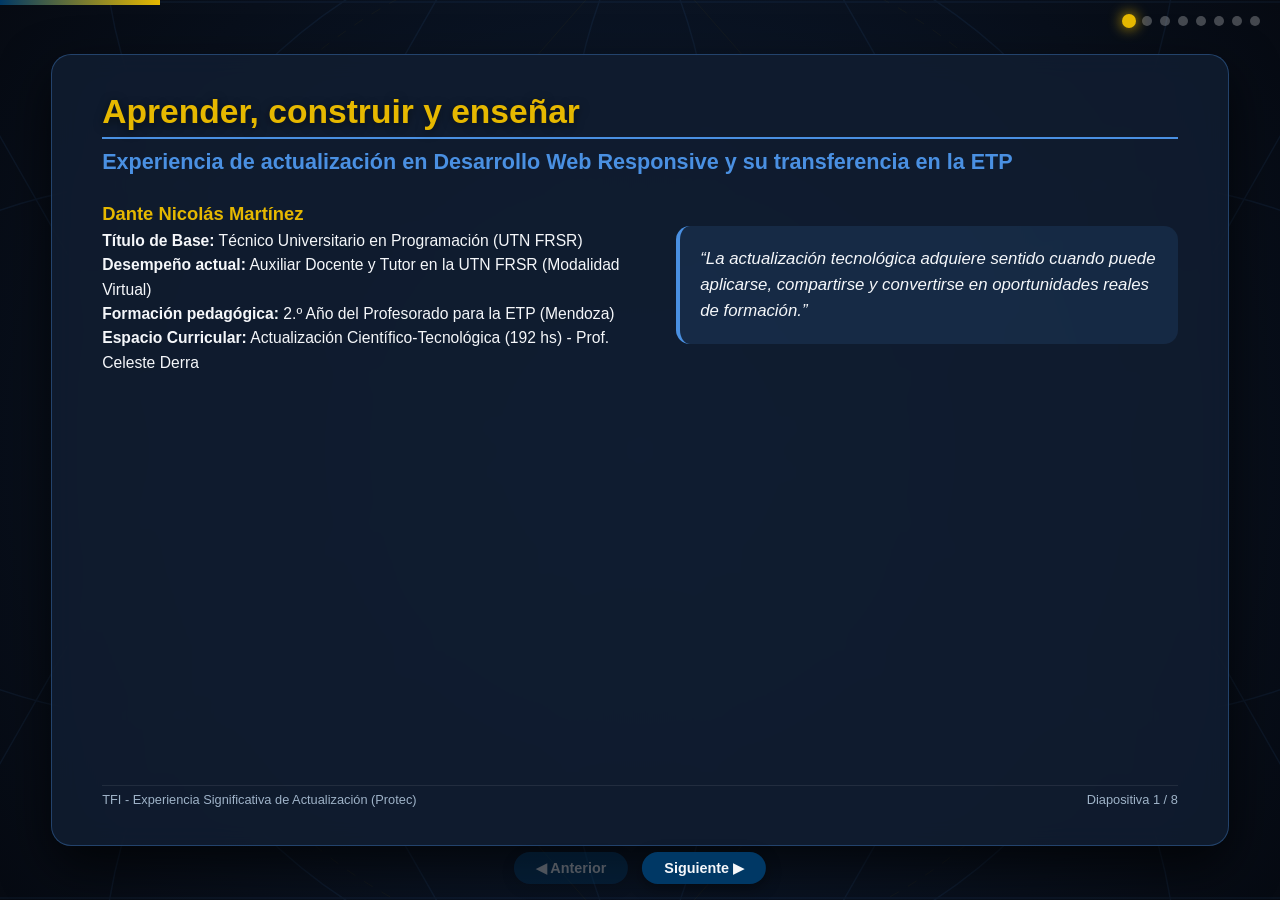
==== index.html @ e6e43f5d "primer comit presentacion base" ====
<!DOCTYPE html>
<html lang="es">
<head>
  <meta charset="UTF-8">
  <meta name="viewport" content="width=device-width, initial-scale=1.0">
  <title>Trabajo Final Integrador - Dante Nicolás Martínez</title>
  <link rel="stylesheet" href="estilos.css">
</head>
<body>

  <!-- 🌌 FONDO DINÁMICO: Geometría Sagrada (Flor de la Vida / Metatrón) Animada y Sutil -->
  <div class="fondo-animado">
    <svg class="geometria-svg" viewBox="0 0 1000 1000">
      <!-- Círculos de Geometría Sagrada superpuestos (Flor de la Vida / Semilla) -->
      <circle cx="500" cy="500" r="450" />
      <circle cx="500" cy="500" r="300" />
      <circle cx="500" cy="500" r="150" />
      <circle cx="500" cy="200" r="300" />
      <circle cx="500" cy="800" r="300" />
      <circle cx="240" cy="350" r="300" />
      <circle cx="760" cy="350" r="300" />
      <circle cx="240" cy="650" r="300" />
      <circle cx="760" cy="650" r="300" />
      <!-- Polígonos de resonancia -->
      <polygon points="500,50 900,750 100,750" />
      <polygon points="500,950 100,250 900,250" />
    </svg>

    <svg class="geometria-dorada" viewBox="0 0 1000 1000">
      <circle cx="500" cy="500" r="400" stroke-dasharray="8,8" />
      <polygon points="500,100 850,500 500,900 150,500" />
      <polygon points="500,200 800,500 500,800 200,500" />
    </svg>
  </div>

  <div id="progreso"></div>
  <div id="indicadores"></div>

  <!-- 🔍 LIGHTBOX MODAL: Para ampliar Línea de Tiempo, Certificado y Capturas -->
  <div id="lightbox" onclick="cerrarLightbox()">
    <button class="lightbox-btn-cerrar" onclick="cerrarLightbox()">✖ Cerrar (Esc)</button>
    <img id="lightbox-img" src="" alt="Ampliación en alta resolución" onclick="event.stopPropagation()">
  </div>

  <div id="escenario">

    <!-- DIAPOSITIVA 1: Portada y Título -->
    <section class="diapositiva activa" data-titulo="Portada">
      <div>
        <h1>Aprender, construir y enseñar</h1>
        <h2>Experiencia de actualización en Desarrollo Web Responsive y su transferencia en la ETP</h2>

        <div style="display:flex; gap:25px; align-items:center; margin-top:20px;">
          <div style="flex:1.2;">
            <h3>Dante Nicolás Martínez</h3>
            <p><strong>Título de Base:</strong> Técnico Universitario en Programación (UTN FRSR)</p>
            <p><strong>Desempeño actual:</strong> Auxiliar Docente y Tutor en la UTN FRSR (Modalidad Virtual)</p>
            <p><strong>Formación pedagógica:</strong> 2.º Año del Profesorado para la ETP (Mendoza)</p>
            <p><strong>Espacio Curricular:</strong> Actualización Científico-Tecnológica (192 hs) - Prof. Celeste Derra</p>
          </div>
          <div style="flex:1; background:rgba(74,144,226,.12); padding:20px; border-radius:14px; border-left:4px solid var(--azul-claro);">
            <p class="idea-fuerza" style="margin:0; border:none; background:none; padding:0; text-align:left; font-size:1.05rem;">
              “La actualización tecnológica adquiere sentido cuando puede aplicarse, compartirse y convertirse en oportunidades reales de formación.”
            </p>
          </div>
        </div>
      </div>
      <div class="footer">
        <span>TFI - Experiencia Significativa de Actualización (Protec)</span>
        <span>Diapositiva 1 / 8</span>
      </div>
    </section>

    <!-- DIAPOSITIVA 2: Línea de Tiempo Personal con Zoom -->
    <section class="diapositiva" data-titulo="Línea de Tiempo y Ciclo">
      <div>
        <h1>Mi Trayectoria y el Ciclo de Aprendizaje</h1>
        <h2>Línea de tiempo personal y evolución técnica</h2>

        <div class="timeline-box">
          <div class="img-wrap-zoom">
            <img src="imagenes/linea_tiempo.png" id="img-linea-tiempo" alt="Línea de tiempo personal" onclick="abrirLightbox('imagenes/linea_tiempo.png')">
            <br>
            <button class="btn-zoom" onclick="abrirLightbox('imagenes/linea_tiempo.png')">🔍 Ampliar Línea de Tiempo (Pantalla Completa)</button>
          </div>
          <div style="flex:1;">
            <h3 style="color:var(--dorado);">El Ciclo en 4 Momentos:</h3>
            <ul style="margin-top:10px;">
              <li><strong>1. Comprender:</strong> Fundamentos y estándares globales.</li>
              <li><strong>2. Construir:</strong> Desarrollo de proyectos concretos y visibles.</li>
              <li><strong>3. Resolver:</strong> Superación de problemas del mundo real.</li>
              <li><strong>4. Enseñar:</strong> Multiplicación de saberes en la ETP.</li>
            </ul>
          </div>
        </div>
      </div>
      <div class="footer">
        <span>TFI - Experiencia Significativa de Actualización (Protec)</span>
        <span>Diapositiva 2 / 8</span>
      </div>
    </section>

    <!-- DIAPOSITIVA 3: Certificación freeCodeCamp -->
    <section class="diapositiva" data-titulo="Certificación Oficial">
      <div>
        <h1>Especialización en freeCodeCamp (300 Horas)</h1>
        <h2>Certificación Internacional en Responsive Web Design</h2>

        <div class="timeline-box">
          <div class="img-wrap-zoom">
            <img src="imagenes/mi certificado.jpeg" alt="Certificado freeCodeCamp" onclick="abrirLightbox('imagenes/mi certificado.jpeg')">
            <br>
            <button class="btn-zoom" onclick="abrirLightbox('imagenes/mi certificado.jpeg')">🔍 Ampliar Certificado Oficial</button>
          </div>
          <div style="flex:1;">
            <h3>Ejes Formativos Abordados:</h3>
            <ul>
              <li><strong>Metodología práctica:</strong> Aprendizaje basado en proyectos paso a paso.</li>
              <li><strong>Diseño Adaptable (Responsive):</strong> Interfaces fluidas en celulares, tablets y PC.</li>
              <li><strong>Accesibilidad e Inclusión:</strong> Desarrollo pensado para todas las personas.</li>
            </ul>
            <p class="idea-fuerza" style="margin-top:12px; font-size:0.95rem;">
              “Un sitio web que no se adapta hoy, es una experiencia que deja afuera a los usuarios.”
            </p>
          </div>
        </div>
      </div>
      <div class="footer">
        <span>TFI - Experiencia Significativa de Actualización (Protec)</span>
        <span>Diapositiva 3 / 8</span>
      </div>
    </section>

    <!-- DIAPOSITIVA 4: Collage Evidencias - Portafolio Básico (Efecto Hover Zoom) -->
    <section class="diapositiva" data-titulo="Evidencias: Portafolio Básico">
      <div>
        <h1>De la Teoría a la Práctica: Portafolio Básico</h1>
        <h2>Producciones reales de los estudiantes de 1.° Año UTN FRSR</h2>

        <p style="font-size:0.9rem; color:var(--secundario);"><em>Pasa el mouse sobre cualquier portafolio para ver el zoom dinámico, o haz clic para ampliarlo en pantalla completa:</em></p>

        <!-- Collage animado de 8 capturas -->
        <div class="collage-container">
          <div class="collage-item" onclick="abrirLightbox('imagenes/portafolio_basico/basico_1.png')">
            <img src="imagenes/portafolio_basico/basico_1.png" alt="Portafolio 1">
            <div class="collage-caption">Alumno 1 - Inicio</div>
          </div>
          <div class="collage-item" onclick="abrirLightbox('imagenes/portafolio_basico/basico_2.png')">
            <img src="imagenes/portafolio_basico/basico_2.png" alt="Portafolio 2">
            <div class="collage-caption">Alumno 2 - Sobre Mí</div>
          </div>
          <div class="collage-item" onclick="abrirLightbox('imagenes/portafolio_basico/basico_3.png')">
            <img src="imagenes/portafolio_basico/basico_3.png" alt="Portafolio 3">
            <div class="collage-caption">Alumno 3 - Habilidades</div>
          </div>
          <div class="collage-item" onclick="abrirLightbox('imagenes/portafolio_basico/basico_4.png')">
            <img src="imagenes/portafolio_basico/basico_4.png" alt="Portafolio 4">
            <div class="collage-caption">Alumno 4 - Proyectos</div>
          </div>
          <div class="collage-item" onclick="abrirLightbox('imagenes/portafolio_basico/basico_5.png')">
            <img src="imagenes/portafolio_basico/basico_5.png" alt="Portafolio 5">
            <div class="collage-caption">Alumno 5 - Responsive</div>
          </div>
          <div class="collage-item" onclick="abrirLightbox('imagenes/portafolio_basico/basico_6.png')">
            <img src="imagenes/portafolio_basico/basico_6.png" alt="Portafolio 6">
            <div class="collage-caption">Alumno 6 - Experiencia</div>
          </div>
          <div class="collage-item" onclick="abrirLightbox('imagenes/portafolio_basico/basico_7.png')">
            <img src="imagenes/portafolio_basico/basico_7.png" alt="Portafolio 7">
            <div class="collage-caption">Alumno 7 - Contacto</div>
          </div>
          <div class="collage-item" onclick="abrirLightbox('imagenes/portafolio_basico/basico_8.png')">
            <img src="imagenes/portafolio_basico/basico_8.png" alt="Portafolio 8">
            <div class="collage-caption">Alumno 8 - Despliegue</div>
          </div>
        </div>
      </div>
      <div class="footer">
        <span>TFI - Experiencia Significativa de Actualización (Protec)</span>
        <span>Diapositiva 4 / 8</span>
      </div>
    </section>

    <!-- DIAPOSITIVA 5: Infografía Visual del Cuerpo Humano vs Desarrollo Web -->
    <section class="diapositiva" data-titulo="Infografía: Cuerpo Humano y Frameworks">
      <div>
        <h1>Evolución Tecnológica: Arquitectura por Componentes</h1>
        <h2>Analogía Didáctica del Cuerpo Humano aplicada a los Frameworks de Software</h2>

        <div class="anatomia-grid">

          <!-- Lado Izquierdo: Tradicional -->
          <div class="anatomia-card tradicional">
            <div class="anatomia-header">
              <span class="anatomia-icon">🦴</span>
              <div>
                <h4 style="color:var(--rojo);">Desarrollo Lineal Tradicional</h4>
                <p style="font-size:0.85rem; color:var(--secundario);">Como un hueso rígido sin articulaciones</p>
              </div>
            </div>
            <p style="font-size:0.9rem;">Todo el código se encuentra acumulado en un único bloque continuo.</p>
            <div class="anatomia-partes">
              <div class="organo-item">⚠️ Difícil de modificar</div>
              <div class="organo-item">⚠️ Riesgo de romper el todo</div>
              <div class="organo-item">⚠️ Poco reutilizable</div>
              <div class="organo-item">⚠️ Crecimiento complejo</div>
            </div>
          </div>

          <!-- Lado Derecho: Modular -->
          <div class="anatomia-card modular">
            <div class="anatomia-header">
              <span class="anatomia-icon">🫀</span>
              <div>
                <h4 style="color:var(--verde);">Frameworks y Componentes</h4>
                <p style="font-size:0.85rem; color:var(--secundario);">Como los órganos del cuerpo humano</p>
              </div>
            </div>
            <p style="font-size:0.9rem;">Módulos autónomos (Header, Proyectos) que se comunican coordinadamente.</p>
            <div class="anatomia-partes">
              <div class="organo-item">✅ Corazón: Lógica reactiva</div>
              <div class="organo-item">✅ Pulmones: Intercambio datos</div>
              <div class="organo-item">✅ Músculos: Módulos reusables</div>
              <div class="organo-item">✅ Piel: Diseño responsive</div>
            </div>
          </div>

        </div>

        <div style="background:rgba(0,56,101,0.25); padding:10px 15px; border-radius:10px; margin-top:6px;">
          <p style="font-size:0.9rem;"><strong>Frameworks reconocidos en la industria:</strong> Herramientas estándar como React, Angular, Svelte o Vue permiten estructurar software robusto y escalable.</p>
        </div>
      </div>
      <div class="footer">
        <span>TFI - Experiencia Significativa de Actualización (Protec)</span>
        <span>Diapositiva 5 / 8</span>
      </div>
    </section>

    <!-- DIAPOSITIVA 6: Collage Evidencias - Portafolio Avanzado (Efecto Hover Zoom) -->
    <section class="diapositiva" data-titulo="Evidencias: Portafolio Avanzado">
      <div>
        <h1>Evidencias del Portafolio Avanzado (Frameworks)</h1>
        <h2>Aplicación de arquitectura modular y buenas prácticas profesionales</h2>

        <p style="font-size:0.9rem; color:var(--secundario);"><em>Pasa el mouse para interactuar con cada proyecto avanzado:</em></p>

        <!-- Collage animado de 8 capturas avanzadas -->
        <div class="collage-container">
          <div class="collage-item" onclick="abrirLightbox('imagenes/portafolio_avanzado/avanzado_1.png')">
            <img src="imagenes/portafolio_avanzado/avanzado_1.png" alt="Avanzado 1">
            <div class="collage-caption">Componente Header</div>
          </div>
          <div class="collage-item" onclick="abrirLightbox('imagenes/portafolio_avanzado/avanzado_2.png')">
            <img src="imagenes/portafolio_avanzado/avanzado_2.png" alt="Avanzado 2">
            <div class="collage-caption">Componente Proyectos</div>
          </div>
          <div class="collage-item" onclick="abrirLightbox('imagenes/portafolio_avanzado/avanzado_3.png')">
            <img src="imagenes/portafolio_avanzado/avanzado_3.png" alt="Avanzado 3">
            <div class="collage-caption">Manejo de Datos</div>
          </div>
          <div class="collage-item" onclick="abrirLightbox('imagenes/portafolio_avanzado/avanzado_5.png')">
            <img src="imagenes/portafolio_avanzado/avanzado_5.png" alt="Avanzado 5">
            <div class="collage-caption">Interactividad</div>
          </div>
          <div class="collage-item" onclick="abrirLightbox('imagenes/portafolio_avanzado/avanzado_6.png')">
            <img src="imagenes/portafolio_avanzado/avanzado_6.png" alt="Avanzado 6">
            <div class="collage-caption">Diseño Adaptable</div>
          </div>
          <div class="collage-item" onclick="abrirLightbox('imagenes/portafolio_avanzado/avanzado_7.png')">
            <img src="imagenes/portafolio_avanzado/avanzado_7.png" alt="Avanzado 7">
            <div class="collage-caption">Modo Oscuro</div>
          </div>
          <div class="collage-item" onclick="abrirLightbox('imagenes/portafolio_avanzado/avanzado_8.png')">
            <img src="imagenes/portafolio_avanzado/avanzado_8.png" alt="Avanzado 8">
            <div class="collage-caption">Estructura Modular</div>
          </div>
          <div class="collage-item" onclick="abrirLightbox('imagenes/portafolio_avanzado/avanzado_9.png')">
            <img src="imagenes/portafolio_avanzado/avanzado_9.png" alt="Avanzado 9">
            <div class="collage-caption">Publicación Web</div>
          </div>
        </div>
      </div>
      <div class="footer">
        <span>TFI - Experiencia Significativa de Actualización (Protec)</span>
        <span>Diapositiva 6 / 8</span>
      </div>
    </section>

    <!-- DIAPOSITIVA 7: Transposición Didáctica y Canal YouTube -->
    <section class="diapositiva" data-titulo="Transposición Didáctica">
      <div>
        <h1>Transposición Didáctica: Canal "Nico Code"</h1>
        <h2>Material audiovisual creado para acompañar a los estudiantes en la ETP</h2>

        <div style="display:flex; gap:25px; align-items:center; margin-top:10px;">
          <div style="flex:1.1;">
            <p><strong>Recursos abiertos y libres:</strong> Acompañamiento a los alumnos mediante clases grabadas en YouTube:</p>
            <ul style="margin-top:10px;">
              <li><strong>Serie Portafolio Básico (7 clases):</strong> Maquetación paso a paso y despliegue gratuito.</li>
              <li><strong>Serie Portafolio Avanzado (10 clases):</strong> Componentes y buenas prácticas.</li>
            </ul>
            <p style="margin-top:12px; color:var(--dorado); font-style:italic;">
              “La transposición didáctica permite acercar desafíos reales de la industria a la realidad del aula técnica.”
            </p>
          </div>
          <div style="flex:0.9; text-align:center; background:rgba(0,0,0,0.3); padding:20px; border-radius:14px; border:1px solid rgba(74,144,226,0.3);">
            <p style="font-size:1.1rem; color:var(--dorado); margin-bottom:12px;">📺 Canal Oficial en YouTube</p>
            <p style="font-size:0.9rem; margin-bottom:15px; color:var(--secundario);">Haz clic para abrir directamente los videos formativos:</p>
            <a href="https://youtube.com/@nicocode_programacion_simple?si=v0TufpfyqT4FD1Xe" target="_blank" class="btn-link-final btn-link-youtube">
              ▶ Ir al Canal "Nico Code" en YouTube
            </a>
          </div>
        </div>
      </div>
      <div class="footer">
        <span>TFI - Experiencia Significativa de Actualización (Protec)</span>
        <span>Diapositiva 7 / 8</span>
      </div>
    </section>

    <!-- DIAPOSITIVA 8: Conclusión, Síntesis y Enlaces Finales -->
    <section class="diapositiva" data-titulo="Conclusión y Enlaces">
      <div>
        <h1>Conclusión y Diálogo con el Tribunal</h1>
        <h2 style="color:var(--dorado);">Cierre de la Experiencia y Recursos de Contacto</h2>

        <div style="background:rgba(230,184,0,0.08); border-left:4px solid var(--dorado); padding:16px 20px; border-radius:8px; margin:14px 0;">
          <p style="font-size:1.05rem; line-height:1.6;">
            "A lo largo de estas 192 horas de actualización, vivencié que el aprendizaje técnico se vuelve significativo cuando completamos el ciclo: <strong>Comprendimos</strong> estándares modernos, <strong>Construimos</strong> soluciones reales, <strong>Enseñamos</strong> facilitando el camino a nuestros alumnos y <strong>Profesionalizamos</strong> nuestra labor docente para la Educación Técnico-Profesional de Mendoza."
          </p>
        </div>

        <div style="text-align:center; margin-top:15px;">
          <h3 style="color:var(--azul-claro); margin-bottom:10px;">¡Muchas gracias por su atención!</h3>
          <p style="font-size:0.9rem; color:var(--secundario);">Enlaces directos a los recursos desarrollados:</p>

          <!-- ENLACES FINALES SOLICITADOS -->
          <div class="links-finales">
            <a href="https://portfolio-dante-martinez.netlify.app/" target="_blank" class="btn-link-final btn-link-portafolio">
              🌐 Portafolio Profesional de Dante Martínez
            </a>
            <a href="https://youtube.com/@nicocode_programacion_simple?si=v0TufpfyqT4FD1Xe" target="_blank" class="btn-link-final btn-link-youtube">
              📺 Canal de YouTube "Nico Code"
            </a>
          </div>
        </div>
      </div>
      <div class="footer">
        <span>TFI - Experiencia Significativa de Actualización (Protec)</span>
        <span>Diapositiva 8 / 8</span>
      </div>
    </section>

  </div>

  <!-- Botones de navegación -->
  <div id="controles">
    <button id="btnAnterior" onclick="cambiarDiapositiva(-1)">◀ Anterior</button>
    <button id="btnSiguiente" onclick="cambiarDiapositiva(1)">Siguiente ▶</button>
  </div>

  <script>
    let actual = 0;
    const diapositivas = document.querySelectorAll('.diapositiva');
    const indicadoresContainer = document.getElementById('indicadores');
    const barra = document.getElementById('progreso');

    // Generar indicadores dinámicos
    diapositivas.forEach((_, i) => {
      const ind = document.createElement('div');
      ind.classList.add('indicador');
      if(i === 0) ind.classList.add('activo');
      ind.title = "Diapositiva " + (i + 1);
      ind.onclick = () => irADiapositiva(i);
      indicadoresContainer.appendChild(ind);
    });

    const indicadores = document.querySelectorAll('.indicador');

    function actualizar() {
      diapositivas.forEach((d, i) => {
        d.classList.toggle('activa', i === actual);
      });
      indicadores.forEach((ind, i) => {
        ind.classList.toggle('activo', i === actual);
      });
      barra.style.width = ((actual + 1) / diapositivas.length) * 100 + '%';

      document.getElementById('btnAnterior').disabled = actual === 0;
      document.getElementById('btnSiguiente').disabled = actual === diapositivas.length - 1;
    }

    function cambiarDiapositiva(dir) {
      if(actual + dir >= 0 && actual + dir < diapositivas.length) {
        actual += dir;
        actualizar();
      }
    }

    function irADiapositiva(i) {
      actual = i;
      actualizar();
    }

    // 🔍 FUNCIONES DEL LIGHTBOX (ZOOM EN PANTALLA COMPLETA)
    function abrirLightbox(src) {
      const lb = document.getElementById('lightbox');
      const img = document.getElementById('lightbox-img');
      img.src = src;
      lb.style.display = 'flex';
    }

    function cerrarLightbox() {
      const lb = document.getElementById('lightbox');
      lb.style.display = 'none';
    }

    // Navegación por teclado
    document.addEventListener('keydown', (e) => {
      if(e.key === 'ArrowRight' || e.key === 'PageDown' || e.key === ' ') {
        cambiarDiapositiva(1);
      } else if(e.key === 'ArrowLeft' || e.key === 'PageUp') {
        cambiarDiapositiva(-1);
      } else if(e.key === 'Escape') {
        cerrarLightbox();
      }
    });

    actualizar();
  </script>
</body>
</html>
---- estilos.css ----
/* ===== Estilos Presentación TFI - Dante Martínez ===== */
:root {
  --azul-utn:#003865;
  --azul-claro:#4A90E2;
  --dorado:#E6B800;
  --fondo:#070d18;
  --tarjeta:rgba(16, 29, 48, 0.88);
  --texto:#f5f7fa;
  --secundario:#9fb3c8;
  --verde:#27ae60;
  --rojo:#e74c3c;
}

* { box-sizing: border-box; margin: 0; padding: 0; }
html, body { height: 100%; width: 100%; font-family: 'Segoe UI', Roboto, Helvetica, Arial, sans-serif; }

body {
  background: var(--fondo);
  color: var(--texto);
  overflow: hidden;
  display: flex;
  flex-direction: column;
  align-items: center;
  justify-content: center;
  position: relative;
}

/* 🌌 FONDO DINÁMICO: Geometría Sagrada (Flor de la Vida / Metatrón) & Red de Energía */
.fondo-animado {
  position: fixed;
  top: 0; left: 0; width: 100vw; height: 100vh;
  z-index: -2;
  overflow: hidden;
  background: radial-gradient(circle at center, #0e1e36 0%, #060a12 100%);
}

.geometria-svg {
  position: absolute;
  top: 50%; left: 50%;
  width: 140vmax; height: 140vmax;
  transform: translate(-50%, -50%);
  opacity: 0.08;
  stroke: var(--azul-claro);
  fill: none;
  stroke-width: 0.8;
  animation: rotarGeometria 180s linear infinite;
  pointer-events: none;
}

.geometria-dorada {
  position: absolute;
  top: 50%; left: 50%;
  width: 100vmax; height: 100vmax;
  transform: translate(-50%, -50%);
  opacity: 0.05;
  stroke: var(--dorado);
  fill: none;
  stroke-width: 0.6;
  animation: rotarGeometriaInversa 120s linear infinite;
  pointer-events: none;
}

@keyframes rotarGeometria {
  from { transform: translate(-50%, -50%) rotate(0deg); }
  to { transform: translate(-50%, -50%) rotate(360deg); }
}

@keyframes rotarGeometriaInversa {
  from { transform: translate(-50%, -50%) rotate(360deg); }
  to { transform: translate(-50%, -50%) rotate(0deg); }
}

/* Barra de progreso */
#progreso {
  position: fixed; top: 0; left: 0; height: 5px; width: 0%;
  background: linear-gradient(90deg, var(--azul-utn), var(--dorado));
  transition: width .4s ease; z-index: 1000;
}

/* Indicadores de diapositiva */
#indicadores {
  position: fixed; top: 16px; right: 20px;
  display: flex; gap: 8px; z-index: 900;
}
.indicador {
  width: 10px; height: 10px; border-radius: 50%;
  background: rgba(255,255,255,.25);
  transition: all .3s ease; cursor: pointer;
}
.indicador.activo {
  background: var(--dorado);
  transform: scale(1.4);
  box-shadow: 0 0 10px var(--dorado);
}

/* Contenedor de Diapositivas */
#escenario {
  position: relative; width: 100vw; height: 100vh;
  display: flex; align-items: center; justify-content: center;
  overflow: hidden;
}

.diapositiva {
  position: absolute;
  width: 92%; max-width: 1250px;
  height: 88vh;
  background: var(--tarjeta);
  border: 1px solid rgba(74, 144, 226, 0.35);
  border-radius: 20px;
  padding: 38px 50px;
  box-shadow: 0 20px 50px rgba(0,0,0,0.7);
  opacity: 0;
  transform: translateX(60px) scale(0.98);
  transition: opacity .45s ease, transform .45s ease;
  overflow-y: auto;
  backdrop-filter: blur(12px);
  display: flex;
  flex-direction: column;
  justify-content: space-between;
}
.diapositiva.activa { opacity: 1; transform: translateX(0) scale(1); }

/* Tipografía */
.diapositiva h1 {
  font-size: 2.1rem; color: var(--dorado);
  border-bottom: 2px solid var(--azul-claro);
  padding-bottom: 6px; margin-bottom: 10px;
  text-shadow: 0 2px 10px rgba(0,0,0,0.5);
}
.diapositiva h2 {
  font-size: 1.35rem; color: var(--azul-claro);
  margin-bottom: 12px;
}
.diapositiva h3 { font-size: 1.15rem; color: var(--dorado); margin: 8px 0 4px; }
.diapositiva p, .diapositiva li { font-size: 0.98rem; line-height: 1.55; color: var(--texto); }
.diapositiva ul { padding-left: 20px; }
.diapositiva li { margin-bottom: 4px; }

/* Idea fuerza */
.idea-fuerza {
  font-style: italic; text-align: center;
  font-size: 1.15rem; color: var(--dorado);
  background: rgba(230,184,0,.09);
  border-left: 4px solid var(--dorado);
  padding: 10px 16px; margin: 10px 0;
  border-radius: 0 8px 8px 0;
}

/* 🖼️ COLLAGE ANIMADO CON ZOOM AL PASAR EL MOUSE (HOVER) */
.collage-container {
  display: grid;
  grid-template-columns: repeat(4, 1fr);
  gap: 14px;
  margin: 12px 0;
  perspective: 1000px;
}
.collage-item {
  position: relative;
  border-radius: 12px;
  overflow: hidden;
  height: 135px;
  border: 1px solid rgba(74,144,226,0.35);
  box-shadow: 0 4px 15px rgba(0,0,0,0.4);
  cursor: pointer;
  background: #0d1726;
  transition: transform 0.4s cubic-bezier(0.175, 0.885, 0.32, 1.275), box-shadow 0.4s ease, border-color 0.4s ease;
}
.collage-item img {
  width: 100%; height: 100%;
  object-fit: cover;
  transition: transform 0.4s ease;
}
/* EFECTO DINÁMICO AL PASAR EL MOUSE */
.collage-item:hover {
  transform: scale(1.18) translateY(-6px);
  z-index: 100;
  box-shadow: 0 14px 30px rgba(74,144,226,0.7);
  border-color: var(--dorado);
}
.collage-item:hover img {
  transform: scale(1.1);
}
.collage-caption {
  position: absolute;
  bottom: 0; left: 0; right: 0;
  background: linear-gradient(transparent, rgba(6,10,18,0.92));
  font-size: 0.75rem;
  padding: 5px 6px;
  text-align: center;
  color: var(--dorado);
  font-weight: 600;
}

/* 🧬 INFOGRAFÍA VISUAL: COMPARATIVA ANATÓMICA (CUERPO HUMANO) */
.anatomia-grid {
  display: grid;
  grid-template-columns: 1fr 1fr;
  gap: 20px;
  margin: 14px 0;
}
.anatomia-card {
  background: rgba(0, 56, 101, 0.25);
  border-radius: 14px;
  padding: 18px;
  border: 1px solid rgba(74,144,226,0.35);
  display: flex;
  flex-direction: column;
  gap: 10px;
}
.anatomia-card.tradicional {
  border-left: 5px solid var(--rojo);
}
.anatomia-card.modular {
  border-left: 5px solid var(--verde);
}
.anatomia-header {
  display: flex;
  align-items: center;
  gap: 12px;
}
.anatomia-icon {
  font-size: 2rem;
  background: rgba(255,255,255,0.06);
  padding: 8px 12px;
  border-radius: 10px;
}
.anatomia-partes {
  display: grid;
  grid-template-columns: 1fr 1fr;
  gap: 8px;
  margin-top: 6px;
}
.organo-item {
  background: rgba(255,255,255,0.04);
  padding: 8px 10px;
  border-radius: 8px;
  font-size: 0.85rem;
  border: 1px dashed rgba(74,144,226,0.3);
}

/* 🔍 CONTENEDOR DE LÍNEA DE TIEMPO CON BOTÓN DE ZOOM */
.timeline-box {
  display: flex;
  gap: 20px;
  align-items: center;
  background: rgba(0,0,0,0.25);
  padding: 16px;
  border-radius: 14px;
  border: 1px solid rgba(74,144,226,0.2);
}
.img-wrap-zoom {
  position: relative;
  flex: 1.3;
  text-align: center;
}
.img-wrap-zoom img {
  width: 100%;
  max-height: 320px;
  object-fit: contain;
  border-radius: 10px;
  border: 1px solid var(--dorado);
  cursor: zoom-in;
  transition: transform 0.3s ease;
}
.img-wrap-zoom img:hover {
  transform: scale(1.02);
}
.btn-zoom {
  margin-top: 8px;
  background: var(--dorado);
  color: #000;
  font-weight: bold;
  padding: 6px 14px;
  border-radius: 20px;
  font-size: 0.85rem;
  border: none;
  cursor: pointer;
}
.btn-zoom:hover {
  background: #fff;
}

/* 🔗 ENLACES FINALES DESTACADOS */
.links-finales {
  display: flex;
  justify-content: center;
  gap: 20px;
  margin-top: 15px;
}
.btn-link-final {
  display: inline-flex;
  align-items: center;
  gap: 8px;
  padding: 10px 20px;
  border-radius: 30px;
  text-decoration: none;
  font-weight: bold;
  font-size: 0.95rem;
  transition: all 0.3s ease;
}
.btn-link-youtube {
  background: #cc0000;
  color: #fff;
  box-shadow: 0 4px 15px rgba(204,0,0,0.4);
}
.btn-link-youtube:hover {
  background: #ff1a1a;
  transform: translateY(-2px);
}
.btn-link-portafolio {
  background: var(--azul-claro);
  color: #fff;
  box-shadow: 0 4px 15px rgba(74,144,226,0.4);
}
.btn-link-portafolio:hover {
  background: #6ba4e8;
  transform: translateY(-2px);
}

/* Botones de navegación */
#controles {
  position: fixed; bottom: 16px; left: 50%; transform: translateX(-50%);
  display: flex; gap: 14px; z-index: 900;
}
button {
  background: var(--azul-utn); color: var(--texto);
  border: none; border-radius: 50px; padding: 8px 22px;
  font-size: .9rem; cursor: pointer; font-weight: 600;
  box-shadow: 0 4px 15px rgba(0,0,0,0.4);
  transition: all .25s ease;
}
button:hover { background: var(--azul-claro); transform: translateY(-2px); }
button:disabled { opacity: .3; cursor: not-allowed; transform: none; }

/* 🔍 LIGHTBOX MODAL MEJORADO */
#lightbox {
  position: fixed;
  top: 0; left: 0; width: 100vw; height: 100vh;
  background: rgba(4, 7, 13, 0.95);
  display: none;
  flex-direction: column;
  align-items: center;
  justify-content: center;
  z-index: 9999;
  cursor: zoom-out;
  padding: 20px;
}
#lightbox img {
  max-width: 95%;
  max-height: 88vh;
  border-radius: 12px;
  border: 2px solid var(--dorado);
  box-shadow: 0 0 50px rgba(74, 144, 226, 0.6);
  animation: zoomEntrada 0.3s ease;
}
.lightbox-btn-cerrar {
  position: absolute;
  top: 20px; right: 25px;
  background: var(--rojo);
  color: #fff;
  border: none;
  padding: 8px 16px;
  border-radius: 20px;
  font-weight: bold;
  cursor: pointer;
}
@keyframes zoomEntrada {
  from { transform: scale(0.85); opacity: 0; }
  to { transform: scale(1); opacity: 1; }
}

.footer {
  display: flex; justify-content: space-between;
  font-size: .8rem; color: var(--secundario);
  border-top: 1px solid rgba(255,255,255,.08);
  padding-top: 6px; margin-top: 8px;
}
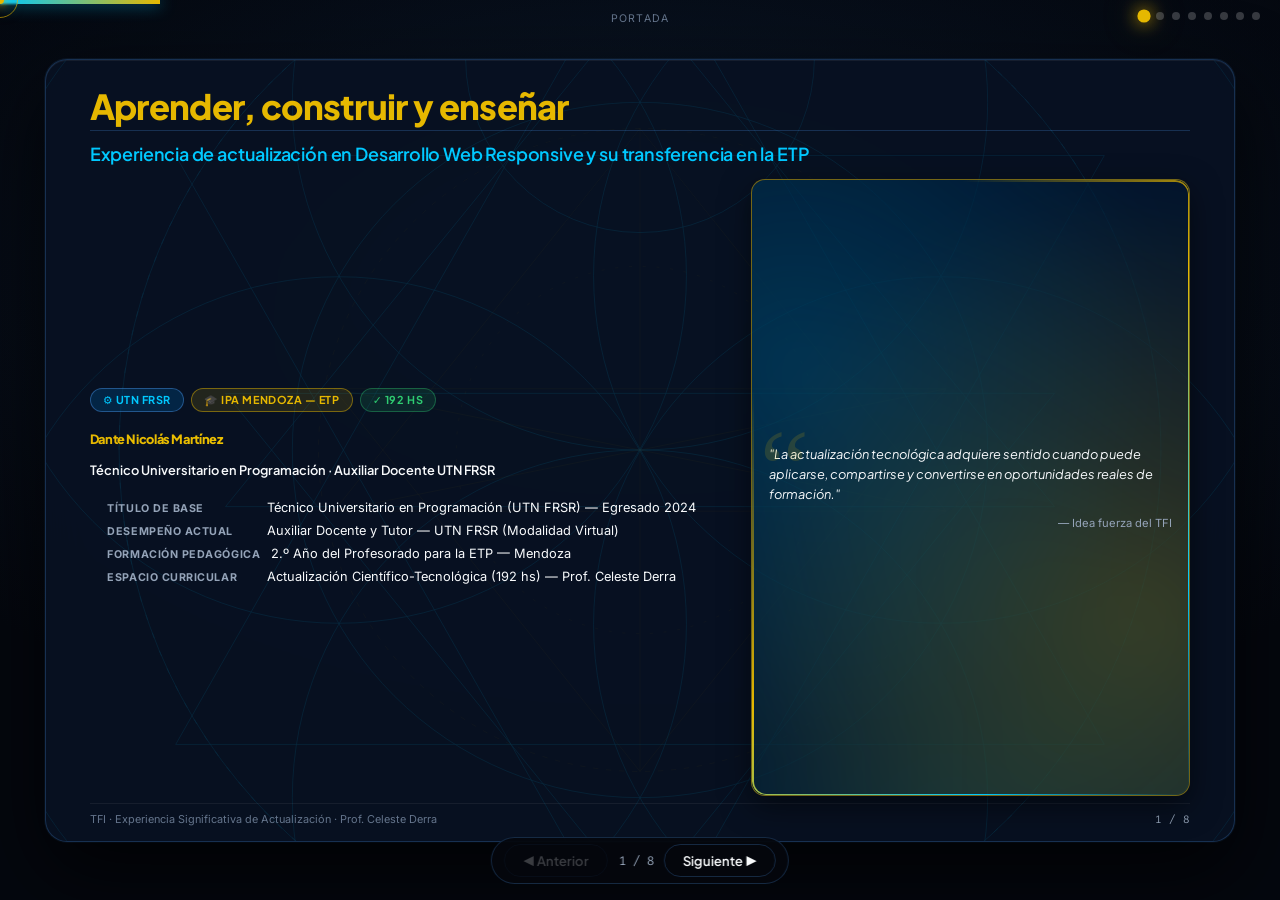
==== commit 9b2480c6: "feat: presentacion interactiva v4.5 tfi - 3d coverflow, simulador mobile-first, accesibilidad wcag a" ====
--- a/index.html
+++ b/index.html
@@ -3,431 +3,849 @@
 <head>
   <meta charset="UTF-8">
   <meta name="viewport" content="width=device-width, initial-scale=1.0">
-  <title>Trabajo Final Integrador - Dante Nicolás Martínez</title>
+  <meta name="description" content="TFI — Aprender, construir y enseñar. Dante Nicolás Martínez. Desarrollo Web Responsive y su transferencia en la ETP.">
+  <title>TFI — Aprender, construir y enseñar · Nicolás Martínez</title>
+  <link rel="icon" href="data:image/svg+xml,<svg xmlns='http://www.w3.org/2000/svg' viewBox='0 0 32 32'><rect width='32' height='32' rx='6' fill='%23003865'/><text x='4' y='24' font-size='20' font-family='monospace' fill='%23E6B800'>&lt;/&gt;</text></svg>">
   <link rel="stylesheet" href="estilos.css">
 </head>
-<body>
-
-  <!-- 🌌 FONDO DINÁMICO: Geometría Sagrada (Flor de la Vida / Metatrón) Animada y Sutil -->
-  <div class="fondo-animado">
-    <svg class="geometria-svg" viewBox="0 0 1000 1000">
-      <!-- Círculos de Geometría Sagrada superpuestos (Flor de la Vida / Semilla) -->
-      <circle cx="500" cy="500" r="450" />
-      <circle cx="500" cy="500" r="300" />
-      <circle cx="500" cy="500" r="150" />
-      <circle cx="500" cy="200" r="300" />
-      <circle cx="500" cy="800" r="300" />
-      <circle cx="240" cy="350" r="300" />
-      <circle cx="760" cy="350" r="300" />
-      <circle cx="240" cy="650" r="300" />
-      <circle cx="760" cy="650" r="300" />
-      <!-- Polígonos de resonancia -->
-      <polygon points="500,50 900,750 100,750" />
-      <polygon points="500,950 100,250 900,250" />
-    </svg>
-
-    <svg class="geometria-dorada" viewBox="0 0 1000 1000">
-      <circle cx="500" cy="500" r="400" stroke-dasharray="8,8" />
-      <polygon points="500,100 850,500 500,900 150,500" />
-      <polygon points="500,200 800,500 500,800 200,500" />
-    </svg>
+<body data-slide-theme="metatron">
+
+  <!-- BANNER DE ACCESIBILIDAD ALTO CONTRASTE (SLIDE 4 DEMO) -->
+  <div id="a11y-status-banner" class="a11y-banner" aria-live="polite">
+    ♿ Modo Alto Contraste & Accesibilidad WCAG AAA Activado
   </div>
 
-  <div id="progreso"></div>
-  <div id="indicadores"></div>
-
-  <!-- 🔍 LIGHTBOX MODAL: Para ampliar Línea de Tiempo, Certificado y Capturas -->
-  <div id="lightbox" onclick="cerrarLightbox()">
-    <button class="lightbox-btn-cerrar" onclick="cerrarLightbox()">✖ Cerrar (Esc)</button>
-    <img id="lightbox-img" src="" alt="Ampliación en alta resolución" onclick="event.stopPropagation()">
+  <!-- OVERLAY PANTALLA COMPLETA EN HOVER (SLIDE 2) -->
+  <div id="hover-fullscreen-overlay" class="hover-fullscreen-modal" aria-hidden="true">
+    <div class="hover-fullscreen-content">
+      <img src="imagenes/linea_tiempo.png" alt="Línea de tiempo en pantalla completa">
+    </div>
   </div>
 
-  <div id="escenario">
-
-    <!-- DIAPOSITIVA 1: Portada y Título -->
-    <section class="diapositiva activa" data-titulo="Portada">
-      <div>
+  <!-- PUNTERO DEL MOUSE DINÁMICO / CUSTOM CURSOR -->
+  <div id="cursor-dot" aria-hidden="true"></div>
+  <div id="cursor-ring" aria-hidden="true"></div>
+  <div id="cursor-badge" aria-hidden="true"></div>
+
+  <!-- FONDO GLOBAL -->
+  <div class="fondo-global" aria-hidden="true"></div>
+
+  <!-- HUD Y NAVEGACIÓN -->
+  <div id="progreso" role="progressbar" aria-label="Progreso de la presentación"></div>
+  <nav id="indicadores" aria-label="Navegación por diapositivas"></nav>
+  <div id="timer-container" aria-hidden="true">
+    <span class="timer-etiqueta">Tiempo</span>
+    <span id="timer-display">00:00</span>
+  </div>
+  <div id="titulo-hud" aria-hidden="true"><span id="titulo-actual"></span></div>
+
+  <!-- LIGHTBOX -->
+  <div id="lightbox" role="dialog" aria-modal="true" aria-label="Imagen ampliada">
+    <button id="lightbox-cerrar" class="lightbox-btn-cerrar">✕ Cerrar (Esc)</button>
+    <img id="lightbox-img" src="" alt="Imagen ampliada">
+  </div>
+
+  <main id="escenario">
+
+    <!-- ══════════════════════════════════════════
+         SLIDE 1 — PORTADA
+         Fondo: Geometría Sagrada / Metatrón
+         ══════════════════════════════════════════ -->
+    <section class="diapositiva activa" data-titulo="Portada" data-theme="metatron" aria-label="Diapositiva 1">
+
+      <div class="slide-bg" aria-hidden="true">
+        <svg class="geo-principal" viewBox="0 0 1000 1000" xmlns="http://www.w3.org/2000/svg">
+          <circle cx="500" cy="500" r="460"/>
+          <circle cx="500" cy="500" r="307"/>
+          <circle cx="500" cy="154" r="154"/>
+          <circle cx="500" cy="193" r="307"/>
+          <circle cx="500" cy="807" r="307"/>
+          <circle cx="234" cy="346" r="307"/>
+          <circle cx="766" cy="346" r="307"/>
+          <circle cx="234" cy="654" r="307"/>
+          <circle cx="766" cy="654" r="307"/>
+          <polygon points="500,40 910,760 90,760"/>
+          <polygon points="500,960 90,240 910,240"/>
+          <polygon points="500,100 866,550 134,550"/>
+          <polygon points="500,900 134,450 866,450"/>
+          <circle cx="500" cy="500" r="460" stroke-dasharray="5 12"/>
+        </svg>
+        <svg class="geo-dorado" viewBox="0 0 1000 1000" xmlns="http://www.w3.org/2000/svg">
+          <circle cx="500" cy="500" r="420" stroke-dasharray="7 10"/>
+          <polygon points="500,80 900,580 100,580"/>
+          <polygon points="500,920 100,420 900,420"/>
+          <circle cx="500" cy="500" r="240" stroke-dasharray="4 14"/>
+          <line x1="500" y1="80" x2="500" y2="920"/>
+          <line x1="100" y1="580" x2="900" y2="420"/>
+          <line x1="900" y1="580" x2="100" y2="420"/>
+        </svg>
+      </div>
+
+      <div class="slide-contenido">
         <h1>Aprender, construir y enseñar</h1>
         <h2>Experiencia de actualización en Desarrollo Web Responsive y su transferencia en la ETP</h2>
 
-        <div style="display:flex; gap:25px; align-items:center; margin-top:20px;">
-          <div style="flex:1.2;">
-            <h3>Dante Nicolás Martínez</h3>
-            <p><strong>Título de Base:</strong> Técnico Universitario en Programación (UTN FRSR)</p>
-            <p><strong>Desempeño actual:</strong> Auxiliar Docente y Tutor en la UTN FRSR (Modalidad Virtual)</p>
-            <p><strong>Formación pedagógica:</strong> 2.º Año del Profesorado para la ETP (Mendoza)</p>
-            <p><strong>Espacio Curricular:</strong> Actualización Científico-Tecnológica (192 hs) - Prof. Celeste Derra</p>
-          </div>
-          <div style="flex:1; background:rgba(74,144,226,.12); padding:20px; border-radius:14px; border-left:4px solid var(--azul-claro);">
-            <p class="idea-fuerza" style="margin:0; border:none; background:none; padding:0; text-align:left; font-size:1.05rem;">
-              “La actualización tecnológica adquiere sentido cuando puede aplicarse, compartirse y convertirse en oportunidades reales de formación.”
+        <div class="portada-layout">
+          <div class="portada-info">
+            <div class="badges-row">
+              <span class="badge badge-utn">⚙ UTN FRSR</span>
+              <span class="badge badge-ipa">🎓 IPA Mendoza — ETP</span>
+              <span class="badge badge-hrs">✓ 192 hs</span>
+            </div>
+
+            <p class="nombre-principal">Dante Nicolás Martínez</p>
+            <p class="portada-rol">Técnico Universitario en Programación · Auxiliar Docente UTN FRSR</p>
+
+            <ul class="datos-lista">
+              <li class="dato-item">
+                <span class="dato-label">Título de base</span>
+                <span>Técnico Universitario en Programación (UTN FRSR) — Egresado 2024</span>
+              </li>
+              <li class="dato-item">
+                <span class="dato-label">Desempeño actual</span>
+                <span>Auxiliar Docente y Tutor — UTN FRSR (Modalidad Virtual)</span>
+              </li>
+              <li class="dato-item">
+                <span class="dato-label">Formación pedagógica</span>
+                <span>2.º Año del Profesorado para la ETP — Mendoza</span>
+              </li>
+              <li class="dato-item">
+                <span class="dato-label">Espacio curricular</span>
+                <span>Actualización Científico-Tecnológica (192 hs) — Prof. Celeste Derra</span>
+              </li>
+            </ul>
+          </div>
+
+          <aside class="portada-cita animada">
+            <div class="cita-mesh" aria-hidden="true"></div>
+            <div class="cita-contenido">
+              <p class="cita-texto">"La actualización tecnológica adquiere sentido cuando puede aplicarse, compartirse y convertirse en oportunidades reales de formación."</p>
+              <span class="cita-firma">— Idea fuerza del TFI</span>
+            </div>
+            <div class="cita-borde-brillo" aria-hidden="true"></div>
+          </aside>
+        </div>
+      </div>
+
+      <footer class="footer">
+        <span>TFI · Experiencia Significativa de Actualización · Prof. Celeste Derra</span>
+        <span class="footer-numero"></span>
+      </footer>
+    </section>
+
+    <!-- ══════════════════════════════════════════
+         SLIDE 2 — LÍNEA DE TIEMPO
+         Fondo: Geometría Sagrada Colorida + Pantalla Completa en Hover
+         ══════════════════════════════════════════ -->
+    <section class="diapositiva" data-titulo="Trayectoria y Ciclo" data-theme="sacred" aria-label="Diapositiva 2" aria-hidden="true">
+
+      <div class="slide-bg slide-bg-sacred" aria-hidden="true">
+        <svg class="geo-sacred-flor" viewBox="0 0 800 800" xmlns="http://www.w3.org/2000/svg">
+          <defs>
+            <linearGradient id="grad-sacred-1" x1="0%" y1="0%" x2="100%" y2="100%">
+              <stop offset="0%" stop-color="#00C8FF" stop-opacity="0.7"/>
+              <stop offset="50%" stop-color="#E6B800" stop-opacity="0.6"/>
+              <stop offset="100%" stop-color="#FF3366" stop-opacity="0.7"/>
+            </linearGradient>
+            <linearGradient id="grad-sacred-2" x1="100%" y1="0%" x2="0%" y2="100%">
+              <stop offset="0%" stop-color="#41B883" stop-opacity="0.6"/>
+              <stop offset="50%" stop-color="#00C8FF" stop-opacity="0.5"/>
+              <stop offset="100%" stop-color="#9B59B6" stop-opacity="0.7"/>
+            </linearGradient>
+          </defs>
+          <circle cx="400" cy="400" r="360" stroke="url(#grad-sacred-1)" stroke-width="1.5" fill="none"/>
+          <circle cx="400" cy="400" r="240" stroke="url(#grad-sacred-2)" stroke-width="1.5" fill="none"/>
+          <circle cx="400" cy="400" r="120" stroke="url(#grad-sacred-1)" stroke-width="1.5" fill="none"/>
+          <circle cx="400" cy="280" r="120" stroke="url(#grad-sacred-1)" stroke-width="1" fill="none"/>
+          <circle cx="400" cy="520" r="120" stroke="url(#grad-sacred-1)" stroke-width="1" fill="none"/>
+          <circle cx="296" cy="340" r="120" stroke="url(#grad-sacred-2)" stroke-width="1" fill="none"/>
+          <circle cx="504" cy="340" r="120" stroke="url(#grad-sacred-2)" stroke-width="1" fill="none"/>
+          <circle cx="296" cy="460" r="120" stroke="url(#grad-sacred-1)" stroke-width="1" fill="none"/>
+          <circle cx="504" cy="460" r="120" stroke="url(#grad-sacred-1)" stroke-width="1" fill="none"/>
+          <polygon points="400,60 694,570 106,570" stroke="url(#grad-sacred-2)" stroke-width="1.2" fill="none"/>
+          <polygon points="400,740 106,230 694,230" stroke="url(#grad-sacred-1)" stroke-width="1.2" fill="none"/>
+          <circle cx="400" cy="400" r="380" stroke="#E6B800" stroke-width="0.8" stroke-dasharray="8 14" fill="none"/>
+        </svg>
+      </div>
+
+      <div class="slide-contenido">
+        <h1>Mi Trayectoria y el Ciclo de Aprendizaje</h1>
+        <h2>¿Cuándo podemos decir que realmente aprendimos algo técnico?</h2>
+
+        <div class="timeline-box">
+          <!-- Al colocar el mouse arriba se despliega en pantalla completa inmediatamente -->
+          <div class="timeline-fullscreen-hover-trigger"
+               onmouseenter="activarHoverFullscreen()"
+               onmouseleave="desactivarHoverFullscreen()"
+               onclick="abrirLightbox('imagenes/linea_tiempo.png')"
+               title="Pasa el mouse para ver en pantalla completa">
+            <div class="zoom-glow-aura"></div>
+            <img src="imagenes/linea_tiempo.png"
+                 alt="Línea de tiempo personal — de la curiosidad tecnológica a la vocación pedagógica"
+                 class="timeline-img-zoomable">
+          </div>
+
+          <div class="timeline-info">
+            <h3>En mi experiencia, aprender ocurre en 4 etapas:</h3>
+            <ul class="ciclo-lista">
+              <li class="ciclo-item">
+                <span class="ciclo-n">1</span>
+                <span class="ciclo-txt"><strong>Comprender:</strong> Fundamentos y estándares globales del desarrollo web.</span>
+              </li>
+              <li class="ciclo-item">
+                <span class="ciclo-n">2</span>
+                <span class="ciclo-txt"><strong>Construir:</strong> Traducir esos saberes en productos concretos y funcionales.</span>
+              </li>
+              <li class="ciclo-item">
+                <span class="ciclo-n">3</span>
+                <span class="ciclo-txt"><strong>Resolver:</strong> Enfrentar y superar los problemas prácticos del desarrollo real.</span>
+              </li>
+              <li class="ciclo-item">
+                <span class="ciclo-n">4</span>
+                <span class="ciclo-txt"><strong>Enseñar:</strong> Llevar el conocimiento al aula para multiplicar su impacto.</span>
+              </li>
+            </ul>
+            <p class="idea-fuerza" style="margin-top:auto;">"Esta experiencia que vengo a mostrarles resume justamente ese recorrido."</p>
+          </div>
+        </div>
+      </div>
+
+      <footer class="footer">
+        <span>TFI · Experiencia Significativa de Actualización · Prof. Celeste Derra</span>
+        <span class="footer-numero"></span>
+      </footer>
+    </section>
+
+    <!-- ══════════════════════════════════════════
+         SLIDE 3 — ¿POR QUÉ FREECODECAMP? (PADDING & CENTRADO AJUSTADOS)
+         ══════════════════════════════════════════ -->
+    <section class="diapositiva" data-titulo="¿Por qué freeCodeCamp?" data-theme="code" aria-label="Diapositiva 3" aria-hidden="true">
+
+      <div class="slide-bg" aria-hidden="true">
+        <span class="code-tag">&lt;html&gt;</span>
+        <span class="code-tag">{ CSS3 }</span>
+        <span class="code-tag">&lt;main role="main"&gt;</span>
+        <span class="code-tag">@media (max-width: 768px)</span>
+        <span class="code-tag">display: grid;</span>
+        <span class="code-tag">&lt;section&gt;</span>
+        <span class="code-tag">display: flex;</span>
+        <span class="code-tag">backdrop-filter: blur()</span>
+        <span class="code-tag">/* 300 Horas */</span>
+        <span class="code-tag">:root { --accent }</span>
+      </div>
+
+      <div class="slide-contenido">
+        <h1>¿Por qué elegí freeCodeCamp?</h1>
+        <h2>Certificación Internacional en Responsive Web Design — 300 horas</h2>
+
+        <div class="freecode-grid" id="freecode-display-grid">
+          <div class="freecode-card" data-card-idx="1">
+            <span class="grid-badge-col">col 1 / row 1</span>
+            <div class="freecode-icon-box">
+              <span class="freecode-icon">🆓</span>
+            </div>
+            <div class="freecode-text-content">
+              <p class="freecode-titulo">100% Gratuito · Sin Fines de Lucro</p>
+              <p class="freecode-desc">Acceso universal y libre. <strong>Sin costo ni barreras de entrada</strong> para que cualquier estudiante técnico pueda formarse al nivel de la industria global.</p>
+            </div>
+          </div>
+
+          <div class="freecode-card" data-card-idx="2">
+            <span class="grid-badge-col">col 2 / row 1</span>
+            <div class="freecode-icon-box">
+              <span class="freecode-icon">💻</span>
+            </div>
+            <div class="freecode-text-content">
+              <p class="freecode-titulo">Metodología 100% Práctica</p>
+              <p class="freecode-desc">Aprender <strong>construyendo proyectos reales</strong> paso a paso, iterando directamente en el navegador con pruebas automáticas integradas.</p>
+            </div>
+          </div>
+
+          <div class="freecode-card" data-card-idx="3">
+            <span class="grid-badge-col">col 1 / row 2</span>
+            <div class="freecode-icon-box">
+              <span class="freecode-icon">🌎</span>
+            </div>
+            <div class="freecode-text-content">
+              <p class="freecode-titulo">Comunidad Global & Ecosistema</p>
+              <p class="freecode-desc">Más de <strong>100.000 graduados</strong> trabajando en gigantes tecnológicos: Amazon, Spotify, Apple, Google y Microsoft.</p>
+            </div>
+          </div>
+
+          <div class="freecode-card" data-card-idx="4">
+            <span class="grid-badge-col">col 2 / row 2</span>
+            <div class="freecode-icon-box">
+              <span class="freecode-icon">📈</span>
+            </div>
+            <div class="freecode-text-content">
+              <p class="freecode-titulo">Estándares Demandados en la Industria</p>
+              <p class="freecode-desc">HTML5 semántico, CSS3 moderno, Flexbox, CSS Grid y accesibilidad universal (a11y) — las <strong>bases insustituibles</strong> del software.</p>
+            </div>
+          </div>
+        </div>
+
+        <!-- DEMO INTERACTIVA EN VIVO DE CAPACIDADES CSS/HTML -->
+        <div class="tech-demo-bar">
+          <div class="demo-tag">⚡ Demostración en Vivo:</div>
+          <div class="demo-buttons">
+            <button type="button" class="btn-demo-mode active" onclick="cambiarModoDemo(this, 'normal')">↺ Normal</button>
+            <button type="button" class="btn-demo-mode" onclick="cambiarModoDemo(this, 'flex')">Flexbox Dinámico</button>
+            <button type="button" class="btn-demo-mode" onclick="cambiarModoDemo(this, 'grid')">CSS Grid Inspector 3D</button>
+            <button type="button" class="btn-demo-mode" onclick="cambiarModoDemo(this, 'cyberpunk')">⚡ Modo Cyberpunk</button>
+          </div>
+          <span class="demo-status" id="demo-status-text">Vista estándar: CSS Grid 2x2 equilibrado</span>
+        </div>
+
+        <p class="freecode-highlight">
+          "El desafío no era solo escribir código, sino construir experiencias digitales que funcionaran en distintos contextos y dispositivos."
+        </p>
+      </div>
+
+      <footer class="footer">
+        <span>TFI · Experiencia Significativa de Actualización · Prof. Celeste Derra</span>
+        <span class="footer-numero"></span>
+      </footer>
+    </section>
+
+    <!-- ══════════════════════════════════════════
+         SLIDE 4 — CERTIFICADO & ACCESIBILIDAD CAMBIO DE COLORES
+         ══════════════════════════════════════════ -->
+    <section class="diapositiva" data-titulo="Certificación Oficial" data-theme="cert" aria-label="Diapositiva 4" aria-hidden="true">
+
+      <div class="slide-bg" aria-hidden="true">
+        <div class="particula"></div>
+        <div class="particula"></div>
+        <div class="particula"></div>
+        <div class="particula"></div>
+        <div class="particula"></div>
+        <div class="particula"></div>
+        <div class="particula"></div>
+        <div class="particula"></div>
+      </div>
+
+      <div class="slide-contenido">
+        <h1>Certificación Oficial — freeCodeCamp</h1>
+        <h2>Responsive Web Design · Expedida el 13 de marzo de 2025</h2>
+
+        <div class="cert-layout">
+          <!-- Columna visual: Certificado y Simulador Responsive -->
+          <div class="cert-visual-container">
+            <div class="cert-img-wrap" id="cert-main-wrapper" title="Haz clic para ver en pantalla completa">
+              <span class="cert-sello">✓ 300 HORAS CERTIFICADAS</span>
+              <div class="cert-glow-ring"></div>
+              <img class="cert-img" id="cert-img-element"
+                   src="imagenes/mi certificado.jpeg"
+                   alt="Certificado oficial freeCodeCamp — Responsive Web Design — Dante Nicolás Martínez"
+                   onclick="abrirLightbox('imagenes/mi certificado.jpeg')">
+            </div>
+
+            <!-- SIMULADOR INTERACTIVO MOBILE-FIRST -->
+            <div id="simulador-mobile-first" class="simulador-responsive-frame" aria-hidden="true">
+              <div class="simulador-header">
+                <span class="sim-dot red"></span>
+                <span class="sim-dot yellow"></span>
+                <span class="sim-dot green"></span>
+                <span class="sim-viewport-title" id="sim-viewport-label">📱 Vista Mobile: 375px (Mobile First)</span>
+                <div class="sim-device-toggles">
+                  <button type="button" class="btn-sim active" onclick="ajustarSimulador('mobile')">📱 Mobile</button>
+                  <button type="button" class="btn-sim" onclick="ajustarSimulador('tablet')">📟 Tablet</button>
+                  <button type="button" class="btn-sim" onclick="ajustarSimulador('desktop')">💻 Desktop</button>
+                  <button type="button" class="btn-sim close-btn" onclick="cerrarSimulador()">✕ Cerrar</button>
+                </div>
+              </div>
+              <div class="simulador-body" id="sim-body-device">
+                <div class="mock-website">
+                  <header class="mock-nav">
+                    <span class="mock-logo">&lt;NicoCode /&gt;</span>
+                    <span class="mock-menu-btn">☰</span>
+                  </header>
+                  <div class="mock-hero">
+                    <p class="mock-hero-t">Diseño Mobile-First</p>
+                    <p class="mock-hero-sub">El diseño se concibe primero para pantallas móviles y se expande progresivamente con media queries.</p>
+                  </div>
+                  <div class="mock-cards-flow" id="mock-cards-container">
+                    <div class="mock-c">1. HTML Semántico</div>
+                    <div class="mock-c">2. Flexbox/Grid</div>
+                    <div class="mock-c">3. Media Queries</div>
+                  </div>
+                </div>
+              </div>
+            </div>
+          </div>
+
+          <div class="cert-info">
+            <h3>Ejes Formativos Abordados:</h3>
+            <ul class="cert-ejes">
+              <li class="cert-eje interactive-eje" id="eje-btn-responsive" onclick="toggleSimuladorMobileFirst()" onmouseenter="activarEfectoEje('responsive')" onmouseleave="desactivarEfectoEje()">
+                <span class="cert-eje-icon anim-icon">📱</span>
+                <span class="cert-eje-txt"><strong>Diseño Adaptable (Mobile-First):</strong> Pensado primero para smartphones y luego adaptado a tablets y PC.</span>
+                <span class="eje-pill action-pill">▶ Simular</span>
+              </li>
+              <li class="cert-eje interactive-eje" id="eje-btn-a11y" onclick="toggleAccesibilidadModo(this)" onmouseenter="activarEfectoEje('accesibilidad')" onmouseleave="desactivarEfectoEje()">
+                <span class="cert-eje-icon anim-icon">♿</span>
+                <span class="cert-eje-txt"><strong>Accesibilidad e Inclusión:</strong> Estándares WCAG AAA, lectores de pantalla y contrastes de alto impacto.</span>
+                <span class="eje-pill a11y-pill">WCAG AAA ⚡</span>
+              </li>
+              <li class="cert-eje interactive-eje" onmouseenter="activarEfectoEje('semantica')" onmouseleave="desactivarEfectoEje()">
+                <span class="cert-eje-icon anim-icon">🏗</span>
+                <span class="cert-eje-txt"><strong>HTML5 Semántico:</strong> Jerarquía y significado real para navegadores y motores de búsqueda.</span>
+                <span class="eje-pill">Semántica</span>
+              </li>
+              <li class="cert-eje interactive-eje" onmouseenter="activarEfectoEje('css3')" onmouseleave="desactivarEfectoEje()">
+                <span class="cert-eje-icon anim-icon">🎨</span>
+                <span class="cert-eje-txt"><strong>CSS3 Moderno:</strong> Flexbox, CSS Grid, Variables y aceleración por GPU sin dependencias.</span>
+                <span class="eje-pill">GPU CSS3</span>
+              </li>
+            </ul>
+
+            <p class="idea-fuerza" style="margin-top:auto;">
+              "Un sitio web que no se adapta hoy, es una experiencia que excluye."
             </p>
           </div>
         </div>
       </div>
-      <div class="footer">
-        <span>TFI - Experiencia Significativa de Actualización (Protec)</span>
-        <span>Diapositiva 1 / 8</span>
-      </div>
+
+      <footer class="footer">
+        <span>TFI · Experiencia Significativa de Actualización · Prof. Celeste Derra</span>
+        <span class="footer-numero"></span>
+      </footer>
     </section>
 
-    <!-- DIAPOSITIVA 2: Línea de Tiempo Personal con Zoom -->
-    <section class="diapositiva" data-titulo="Línea de Tiempo y Ciclo">
-      <div>
-        <h1>Mi Trayectoria y el Ciclo de Aprendizaje</h1>
-        <h2>Línea de tiempo personal y evolución técnica</h2>
-
-        <div class="timeline-box">
-          <div class="img-wrap-zoom">
-            <img src="imagenes/linea_tiempo.png" id="img-linea-tiempo" alt="Línea de tiempo personal" onclick="abrirLightbox('imagenes/linea_tiempo.png')">
-            <br>
-            <button class="btn-zoom" onclick="abrirLightbox('imagenes/linea_tiempo.png')">🔍 Ampliar Línea de Tiempo (Pantalla Completa)</button>
-          </div>
-          <div style="flex:1;">
-            <h3 style="color:var(--dorado);">El Ciclo en 4 Momentos:</h3>
-            <ul style="margin-top:10px;">
-              <li><strong>1. Comprender:</strong> Fundamentos y estándares globales.</li>
-              <li><strong>2. Construir:</strong> Desarrollo de proyectos concretos y visibles.</li>
-              <li><strong>3. Resolver:</strong> Superación de problemas del mundo real.</li>
-              <li><strong>4. Enseñar:</strong> Multiplicación de saberes en la ETP.</li>
+    <!-- ══════════════════════════════════════════
+         SLIDE 5 — PORTAFOLIO BÁSICO (CARRUSEL A TODO EL ALTO)
+         ══════════════════════════════════════════ -->
+    <section class="diapositiva" data-titulo="Del Curso al Aula: Portafolio Básico" data-theme="grid" aria-label="Diapositiva 5" aria-hidden="true">
+
+      <div class="slide-bg slide-bg-grid" aria-hidden="true"></div>
+
+      <div class="slide-contenido slide-full-height-carrusel">
+        <h1>Del Curso al Aula: Portafolio Básico</h1>
+        <h2>Producciones reales de los estudiantes de 1.° Año UTN FRSR</h2>
+
+        <div class="carrusel-header-bar">
+          <p class="carrusel-intro-txt">
+            ✦ <strong>Carrusel Inmersivo Continuo en Loop</strong> · Pasa el cursor para pausar · Clic para ampliar
+          </p>
+          <div class="carrusel-controles-mini">
+            <button class="btn-mini-carrusel" onclick="moverCarrusel('carrusel-basico', -1)" aria-label="Anterior">◀</button>
+            <button class="btn-mini-carrusel" onclick="moverCarrusel('carrusel-basico', 1)" aria-label="Siguiente">▶</button>
+          </div>
+        </div>
+
+        <!-- CARRUSEL EXPANDIDO A TODO EL ALTO -->
+        <div class="carrusel-track-wrapper carrusel-wrapper-tall" id="carrusel-basico-wrapper" onmouseenter="pausarCarrusel('carrusel-basico')" onmouseleave="reanudarCarrusel('carrusel-basico')">
+          <div class="carrusel-track carrusel-track-tall" id="carrusel-basico">
+            <div class="carrusel-card carrusel-card-tall" onclick="abrirLightbox('imagenes/portafolio_basico/basico_1.png')">
+              <img src="imagenes/portafolio_basico/basico_1.png" alt="Portafolio alumno 1 — Inicio y Presentación" loading="lazy">
+              <div class="carrusel-card-caption">Alumno 1 · Inicio & Hero</div>
+            </div>
+            <div class="carrusel-card carrusel-card-tall" onclick="abrirLightbox('imagenes/portafolio_basico/basico_2.png')">
+              <img src="imagenes/portafolio_basico/basico_2.png" alt="Portafolio alumno 2 — Sección Sobre Mí" loading="lazy">
+              <div class="carrusel-card-caption">Alumno 2 · Sobre Mí</div>
+            </div>
+            <div class="carrusel-card carrusel-card-tall" onclick="abrirLightbox('imagenes/portafolio_basico/basico_3.png')">
+              <img src="imagenes/portafolio_basico/basico_3.png" alt="Portafolio alumno 3 — Habilidades Técnicas" loading="lazy">
+              <div class="carrusel-card-caption">Alumno 3 · Habilidades</div>
+            </div>
+            <div class="carrusel-card carrusel-card-tall" onclick="abrirLightbox('imagenes/portafolio_basico/basico_4.png')">
+              <img src="imagenes/portafolio_basico/basico_4.png" alt="Portafolio alumno 4 — Galería de Proyectos" loading="lazy">
+              <div class="carrusel-card-caption">Alumno 4 · Proyectos</div>
+            </div>
+            <div class="carrusel-card carrusel-card-tall" onclick="abrirLightbox('imagenes/portafolio_basico/basico_5.png')">
+              <img src="imagenes/portafolio_basico/basico_5.png" alt="Portafolio alumno 5 — Adaptabilidad Mobile" loading="lazy">
+              <div class="carrusel-card-caption">Alumno 5 · Responsive</div>
+            </div>
+            <div class="carrusel-card carrusel-card-tall" onclick="abrirLightbox('imagenes/portafolio_basico/basico_6.png')">
+              <img src="imagenes/portafolio_basico/basico_6.png" alt="Portafolio alumno 6 — Trayectoria" loading="lazy">
+              <div class="carrusel-card-caption">Alumno 6 · Experiencia</div>
+            </div>
+            <div class="carrusel-card carrusel-card-tall" onclick="abrirLightbox('imagenes/portafolio_basico/basico_7.png')">
+              <img src="imagenes/portafolio_basico/basico_7.png" alt="Portafolio alumno 7 — Formulario y Contacto" loading="lazy">
+              <div class="carrusel-card-caption">Alumno 7 · Contacto</div>
+            </div>
+            <div class="carrusel-card carrusel-card-tall" onclick="abrirLightbox('imagenes/portafolio_basico/basico_8.png')">
+              <img src="imagenes/portafolio_basico/basico_8.png" alt="Portafolio alumno 8 — Despliegue en la Web" loading="lazy">
+              <div class="carrusel-card-caption">Alumno 8 · Despliegue</div>
+            </div>
+            <!-- Duplicados para loop infinito suave -->
+            <div class="carrusel-card carrusel-card-tall" onclick="abrirLightbox('imagenes/portafolio_basico/basico_1.png')" aria-hidden="true">
+              <img src="imagenes/portafolio_basico/basico_1.png" alt="" loading="lazy">
+              <div class="carrusel-card-caption">Alumno 1 · Inicio & Hero</div>
+            </div>
+            <div class="carrusel-card carrusel-card-tall" onclick="abrirLightbox('imagenes/portafolio_basico/basico_2.png')" aria-hidden="true">
+              <img src="imagenes/portafolio_basico/basico_2.png" alt="" loading="lazy">
+              <div class="carrusel-card-caption">Alumno 2 · Sobre Mí</div>
+            </div>
+            <div class="carrusel-card carrusel-card-tall" onclick="abrirLightbox('imagenes/portafolio_basico/basico_3.png')" aria-hidden="true">
+              <img src="imagenes/portafolio_basico/basico_3.png" alt="" loading="lazy">
+              <div class="carrusel-card-caption">Alumno 3 · Habilidades</div>
+            </div>
+          </div>
+        </div>
+
+        <div class="carrusel-footer-info">
+          <span>🎯 <strong>Logro pedagógico:</strong> 100% de los estudiantes maquetaron, adaptaron a mobile y desplegaron su portafolio real en vivo.</span>
+        </div>
+      </div>
+
+      <footer class="footer">
+        <span>TFI · Experiencia Significativa de Actualización · Prof. Celeste Derra</span>
+        <span class="footer-numero"></span>
+      </footer>
+    </section>
+
+    <!-- ══════════════════════════════════════════
+         SLIDE 6 — HABITACIÓN → CASA (Vue.js + Astro)
+         ══════════════════════════════════════════ -->
+    <section class="diapositiva" data-titulo="Del HTML al Framework — Vue.js & Astro" data-theme="vue" aria-label="Diapositiva 6" aria-hidden="true">
+
+      <div class="slide-bg" aria-hidden="true">
+        <svg class="neural-svg" viewBox="0 0 1000 600" xmlns="http://www.w3.org/2000/svg" preserveAspectRatio="xMidYMid slice">
+          <circle class="neural-node" cx="120" cy="100" r="6" fill="#4A90E2"/>
+          <circle class="neural-node" cx="320" cy="200" r="6" fill="#41B883"/>
+          <circle class="neural-node" cx="480" cy="80"  r="6" fill="#FF5D01"/>
+          <circle class="neural-node" cx="680" cy="180" r="6" fill="#41B883"/>
+          <circle class="neural-node" cx="840" cy="100" r="6" fill="#00C8FF"/>
+          <circle class="neural-node" cx="180" cy="380" r="6" fill="#41B883"/>
+          <circle class="neural-node" cx="380" cy="440" r="6" fill="#FF5D01"/>
+          <circle class="neural-node" cx="580" cy="360" r="6" fill="#E6B800"/>
+          <circle class="neural-node" cx="780" cy="440" r="6" fill="#41B883"/>
+          <circle class="neural-node" cx="940" cy="320" r="6" fill="#4A90E2"/>
+          <line class="neural-link" stroke="#41B883" x1="120" y1="100" x2="320" y2="200"/>
+          <line class="neural-link" stroke="#FF5D01" x1="320" y1="200" x2="480" y2="80"/>
+          <line class="neural-link" stroke="#E6B800" x1="480" y1="80"  x2="680" y2="180"/>
+          <line class="neural-link" stroke="#41B883" x1="680" y1="180" x2="840" y2="100"/>
+          <line class="neural-link" stroke="#41B883" x1="180" y1="380" x2="380" y2="440"/>
+          <line class="neural-link" stroke="#FF5D01" x1="380" y1="440" x2="580" y2="360"/>
+        </svg>
+      </div>
+
+      <div class="slide-contenido">
+        <h1>Del HTML al Framework: Vue.js & Astro</h1>
+        <h2>¿Qué es un framework? Una analogía visual arquitectónica</h2>
+
+        <div style="flex:1; display:flex; flex-direction:column; gap:var(--sp-xs);">
+          <div class="analogia-grid">
+
+            <!-- HABITACIÓN ÚNICA (desarrollo lineal) -->
+            <div class="analogia-card habitacion">
+              <div class="analogia-header">
+                <span class="analogia-icon">🏚</span>
+                <div>
+                  <p class="analogia-titulo">Una Sola Habitación Monolítica</p>
+                  <p class="analogia-sub">Desarrollo lineal sin modularizar · HTML/CSS puro</p>
+                </div>
+              </div>
+              <div class="bloque-caotico" aria-label="Código monolítico">
+                <div class="caos-linea">header() { todo_en_un_solo_lugar }</div>
+                <div class="caos-linea">nav()    { estilos_mezclados_aqui }</div>
+                <div class="caos-linea">main()   { 3000_lineas_sin_separar }</div>
+                <div class="caos-linea">footer() { conflicto_de_variables }</div>
+                <div class="caos-linea">error()  { si_falla_cae_todo_el_sitio }</div>
+              </div>
+              <ul class="analogia-bullets">
+                <li>⚠ Todo el código convive apretado en un único archivo inmenso</li>
+                <li>⚠ Mantenimiento complejo y alto riesgo de romper otras partes</li>
+                <li>⚠ Difícil de escalar y de trabajar colaborativamente</li>
+              </ul>
+            </div>
+
+            <!-- FLECHA DE EVOLUCIÓN -->
+            <div class="analogia-flecha" aria-hidden="true">
+              <span class="flecha-icon">⟶</span>
+              <span class="flecha-lbl">Modularidad</span>
+            </div>
+
+            <!-- CASA ORGANIZADA (Vue.js + Astro) -->
+            <div class="analogia-card casa">
+              <div class="analogia-header">
+                <span class="analogia-icon">🏡</span>
+                <div>
+                  <p class="analogia-titulo">Casa Organizada por Componentes</p>
+                  <p class="analogia-sub">Vue.js & Astro · Arquitectura Modular & Reactiva</p>
+                </div>
+              </div>
+              <div class="habitaciones-grid">
+                <div class="habitacion-chip active-chip" id="chip-1" onclick="iluminarComponente(this)">
+                  <span class="hab-emoji">🛋</span>
+                  <div>
+                    <p class="hab-nombre">&lt;TheNavbar /&gt;</p>
+                    <p class="hab-desc">Navegación encapsulada</p>
+                  </div>
+                  <span class="pulse-dot"></span>
+                </div>
+                <div class="habitacion-chip" id="chip-2" onclick="iluminarComponente(this)">
+                  <span class="hab-emoji">🎨</span>
+                  <div>
+                    <p class="hab-nombre">&lt;ProjectsGrid /&gt;</p>
+                    <p class="hab-desc">Galería reactiva reutilizable</p>
+                  </div>
+                  <span class="pulse-dot"></span>
+                </div>
+                <div class="habitacion-chip" id="chip-3" onclick="iluminarComponente(this)">
+                  <span class="hab-emoji">📬</span>
+                  <div>
+                    <p class="hab-nombre">&lt;ContactForm /&gt;</p>
+                    <p class="hab-desc">Validación y estado propio</p>
+                  </div>
+                  <span class="pulse-dot"></span>
+                </div>
+                <div class="habitacion-chip" id="chip-4" onclick="iluminarComponente(this)">
+                  <span class="hab-emoji">🌙</span>
+                  <div>
+                    <p class="hab-nombre">&lt;ThemeToggle /&gt;</p>
+                    <p class="hab-desc">Estado global de tema oscuro</p>
+                  </div>
+                  <span class="pulse-dot"></span>
+                </div>
+              </div>
+              <ul class="analogia-bullets">
+                <li>✅ Cada componente es independiente, limpio y reutilizable</li>
+                <li>✅ Modificamos una habitación sin alterar ninguna de las demás</li>
+                <li>✅ Escalabilidad profesional: la base sólida de la industria moderna</li>
+              </ul>
+            </div>
+          </div>
+
+          <!-- BARRA DE FRAMEWORKS CON ASTRO Y VUE -->
+          <div class="vuejs-bar">
+            <strong style="color:var(--texto-s);font-size:0.76rem;white-space:nowrap;">Ecosistema moderno implementado:</strong>
+            <span class="fw-badge vue">Vue 3</span>
+            <span class="fw-badge astro">🚀 Astro</span>
+            <span class="fw-badge">Vite</span>
+            <span class="fw-badge">Netlify</span>
+            <span style="font-size:0.76rem;color:var(--texto-s);margin-left:auto;">
+              👉 <a href="https://tutorial-portafolio-vuejs.netlify.app/" target="_blank" rel="noopener"
+                   style="color:var(--electrico);text-decoration:none;font-weight:700;">tutorial-portafolio-vuejs.netlify.app</a>
+            </span>
+          </div>
+        </div>
+      </div>
+
+      <footer class="footer">
+        <span>TFI · Experiencia Significativa de Actualización · Prof. Celeste Derra</span>
+        <span class="footer-numero"></span>
+      </footer>
+    </section>
+
+    <!-- ══════════════════════════════════════════
+         SLIDE 7 — PORTAFOLIO AVANZADO (3D COVERFLOW SHOWCASE) + CANAL
+         ══════════════════════════════════════════ -->
+    <section class="diapositiva" data-titulo="Portafolio Avanzado y Canal" data-theme="yt" aria-label="Diapositiva 7" aria-hidden="true">
+
+      <div class="slide-bg" aria-hidden="true">
+        <svg class="hex-svg" viewBox="0 0 400 600" xmlns="http://www.w3.org/2000/svg" preserveAspectRatio="xMidYMid meet">
+          <polygon class="hex-celda" points="100,30 170,70 170,150 100,190 30,150 30,70"/>
+          <polygon class="hex-celda" points="260,30 330,70 330,150 260,190 190,150 190,70"/>
+          <polygon class="hex-celda" points="180,160 250,200 250,280 180,320 110,280 110,200"/>
+          <polygon class="hex-celda" points="340,160 410,200 410,280 340,320 270,280 270,200"/>
+          <polygon class="hex-celda" points="100,290 170,330 170,410 100,450 30,410 30,330"/>
+          <polygon class="hex-celda" points="260,290 330,330 330,410 260,450 190,410 190,330"/>
+        </svg>
+      </div>
+
+      <div class="slide-contenido">
+        <h1>Portafolio Avanzado y Canal "Nico Code"</h1>
+        <h2>Producciones con Vue.js y transposición didáctica 24/7 en YouTube</h2>
+
+        <div class="yt-layout">
+          <!-- 3D COVERFLOW SHOWCASE -->
+          <div class="coverflow-container">
+            <div class="coverflow-header-row">
+              <span class="coverflow-title-tag">✦ <strong>Showcase 3D Coverflow</strong> · Haz clic en las tarjetas para navegar</span>
+              <div class="coverflow-nav-buttons">
+                <button type="button" class="btn-coverflow-prev" onclick="moverCoverflow(-1)" aria-label="Tarjeta Anterior">◀ Anterior</button>
+                <span id="coverflow-indicator" class="coverflow-pill-idx">1 / 8</span>
+                <button type="button" class="btn-coverflow-next" onclick="moverCoverflow(1)" aria-label="Tarjeta Siguiente">Siguiente ▶</button>
+              </div>
+            </div>
+
+            <!-- Escenario 3D Coverflow -->
+            <div class="coverflow-stage" id="coverflow-stage">
+              <div class="coverflow-item active" data-index="0" onclick="seleccionarCoverflow(0)">
+                <img src="imagenes/portafolio_avanzado/avanzado_1.png" alt="Avanzado 1 — Componente Header">
+                <span class="coverflow-caption">Comp. &lt;Header /&gt;</span>
+              </div>
+              <div class="coverflow-item next-1" data-index="1" onclick="seleccionarCoverflow(1)">
+                <img src="imagenes/portafolio_avanzado/avanzado_2.png" alt="Avanzado 2 — Comp. Proyectos">
+                <span class="coverflow-caption">Comp. &lt;Proyectos /&gt;</span>
+              </div>
+              <div class="coverflow-item next-2" data-index="2" onclick="seleccionarCoverflow(2)">
+                <img src="imagenes/portafolio_avanzado/avanzado_3.png" alt="Avanzado 3 — Datos Reactivos">
+                <span class="coverflow-caption">Estado Reactivo</span>
+              </div>
+              <div class="coverflow-item hidden-right" data-index="3" onclick="seleccionarCoverflow(3)">
+                <img src="imagenes/portafolio_avanzado/avanzado_5.png" alt="Avanzado 5 — Interactividad y Filtros">
+                <span class="coverflow-caption">Filtros en Vivo</span>
+              </div>
+              <div class="coverflow-item hidden-right" data-index="4" onclick="seleccionarCoverflow(4)">
+                <img src="imagenes/portafolio_avanzado/avanzado_6.png" alt="Avanzado 6 — Responsive en Vue">
+                <span class="coverflow-caption">Diseño Fluido</span>
+              </div>
+              <div class="coverflow-item hidden-right" data-index="5" onclick="seleccionarCoverflow(5)">
+                <img src="imagenes/portafolio_avanzado/avanzado_7.png" alt="Avanzado 7 — Tema Claro / Oscuro">
+                <span class="coverflow-caption">Modo Oscuro</span>
+              </div>
+              <div class="coverflow-item hidden-right" data-index="6" onclick="seleccionarCoverflow(6)">
+                <img src="imagenes/portafolio_avanzado/avanzado_8.png" alt="Avanzado 8 — Modularidad y Slots">
+                <span class="coverflow-caption">Slots & Props</span>
+              </div>
+              <div class="coverflow-item hidden-right" data-index="7" onclick="seleccionarCoverflow(7)">
+                <img src="imagenes/portafolio_avanzado/avanzado_9.png" alt="Avanzado 9 — Publicación y CI/CD">
+                <span class="coverflow-caption">Despliegue Netlify</span>
+              </div>
+            </div>
+          </div>
+
+          <!-- CTA Canal YouTube -->
+          <div class="yt-cta-card">
+            <div class="yt-badge-top">TRANSFERENCIA PEDAGÓGICA</div>
+            <span class="yt-logo">📺</span>
+            <p class="yt-canal-nombre">"Nico Code"</p>
+            <p class="yt-desc">Canal educativo en YouTube con cursos completos, paso a paso y gratuitos para futuros técnicos de Mendoza</p>
+            <div class="yt-stats">
+              <span class="yt-stat">🎬 <span>7</span> Clases HTML/CSS Básico</span>
+              <span class="yt-stat">🚀 <span>10</span> Clases Vue.js Avanzado</span>
+            </div>
+            <a href="https://youtube.com/@nicocode_programacion_simple?si=v0TufpfyqT4FD1Xe"
+               target="_blank" rel="noopener noreferrer"
+               class="btn-link-final btn-link-youtube">
+              ▶ Acceder al Canal
+            </a>
+          </div>
+        </div>
+      </div>
+
+      <footer class="footer">
+        <span>TFI · Experiencia Significativa de Actualización · Prof. Celeste Derra</span>
+        <span class="footer-numero"></span>
+      </footer>
+    </section>
+
+    <!-- ══════════════════════════════════════════
+         SLIDE 8 — REFLEXIÓN DOCENTE Y CIERRE
+         ══════════════════════════════════════════ -->
+    <section class="diapositiva slide-cierre-epic" data-titulo="Reflexión Docente y Cierre" data-theme="star" aria-label="Diapositiva 8" aria-hidden="true">
+
+      <div class="slide-bg" aria-hidden="true">
+        <svg class="const-svg" viewBox="0 0 1200 600" xmlns="http://www.w3.org/2000/svg">
+          <circle class="estrella" cx="80"   cy="60"  r="3.5"/>
+          <circle class="estrella" cx="200"  cy="120" r="4.5"/>
+          <circle class="estrella" cx="380"  cy="80"  r="3"/>
+          <circle class="estrella" cx="520"  cy="140" r="5"/>
+          <circle class="estrella" cx="680"  cy="60"  r="3.5"/>
+          <circle class="estrella" cx="840"  cy="100" r="3"/>
+          <circle class="estrella" cx="980"  cy="140" r="4.5"/>
+          <circle class="estrella" cx="1100" cy="80"  r="3.5"/>
+          <circle class="estrella" cx="140"  cy="280" r="4"/>
+          <circle class="estrella" cx="300"  cy="340" r="3.5"/>
+          <circle class="estrella" cx="460"  cy="300" r="3"/>
+          <circle class="estrella" cx="620"  cy="360" r="5"/>
+          <circle class="estrella" cx="780"  cy="300" r="3.5"/>
+          <circle class="estrella" cx="940"  cy="360" r="3"/>
+          <circle class="estrella" cx="50"   cy="450" r="3.5"/>
+          <circle class="estrella" cx="250"  cy="500" r="4"/>
+          <circle class="estrella" cx="450"  cy="480" r="3"/>
+          <circle class="estrella" cx="700"  cy="520" r="3.5"/>
+          <circle class="estrella" cx="900"  cy="480" r="4"/>
+          <circle class="estrella" cx="1150" cy="520" r="3.5"/>
+          <line class="linea-const" stroke="#4A90E2" stroke-width="1"  x1="80"  y1="60"  x2="200" y2="120"/>
+          <line class="linea-const" stroke="#E6B800" stroke-width="1"  x1="200" y1="120" x2="380" y2="80"/>
+          <line class="linea-const" stroke="#00C8FF" stroke-width="1"  x1="380" y1="80"  x2="520" y2="140"/>
+          <line class="linea-const" stroke="#4A90E2" stroke-width="1"  x1="520" y1="140" x2="680" y2="60"/>
+          <line class="linea-const" stroke="#E6B800" stroke-width="1"  x1="680" y1="60"  x2="840" y2="100"/>
+          <line class="linea-const" stroke="#00C8FF" stroke-width="1"  x1="840" y1="100" x2="980" y2="140"/>
+          <line class="linea-const" stroke="#4A90E2" stroke-width="1"  x1="200" y1="120" x2="140" y2="280"/>
+          <line class="linea-const" stroke="#E6B800" stroke-width="1"  x1="520" y1="140" x2="620" y2="360"/>
+          <line class="linea-const" stroke="#00C8FF" stroke-width="1"  x1="840" y1="100" x2="940" y2="360"/>
+        </svg>
+      </div>
+
+      <div class="slide-contenido">
+        <h1>Reflexión Docente y Cierre</h1>
+        <h2 style="color:var(--dorado);">Articulación con la Educación Técnico-Profesional de Mendoza</h2>
+
+        <div class="conclusion-layout">
+          <div style="display:flex;flex-direction:column;gap:var(--sp-xs);">
+            <blockquote class="conclusion-cita epic-quote">
+              "A lo largo de estas 192 horas, comprobé que el aprendizaje técnico se vuelve significativo cuando completamos el ciclo:
+              <strong>Comprendimos</strong> estándares internacionales, <strong>Construimos</strong> soluciones reales,
+              <strong>Enseñamos</strong> facilitando el camino a nuestros alumnos y <strong>Profesionalizamos</strong>
+              nuestra vocación docente para la ETP de Mendoza."
+            </blockquote>
+
+            <div class="ciclo-final-epic">
+              <div class="ciclo-final-card pilar-1">
+                <span class="ciclo-n-badge">1</span>
+                <span class="ciclo-p-title">Comprendimos</span>
+                <span class="ciclo-p-desc">Estándares web W3C e industria</span>
+              </div>
+              <div class="ciclo-final-card pilar-2">
+                <span class="ciclo-n-badge">2</span>
+                <span class="ciclo-p-title">Construimos</span>
+                <span class="ciclo-p-desc">Portafolios reales con alumnos UTN</span>
+              </div>
+              <div class="ciclo-final-card pilar-3">
+                <span class="ciclo-n-badge">3</span>
+                <span class="ciclo-p-title">Enseñamos</span>
+                <span class="ciclo-p-desc">Canal YouTube accesible 24/7</span>
+              </div>
+              <div class="ciclo-final-card pilar-4">
+                <span class="ciclo-n-badge">4</span>
+                <span class="ciclo-p-title">Profesionalizamos</span>
+                <span class="ciclo-p-desc">El rol docente en la ETP</span>
+              </div>
+            </div>
+          </div>
+
+          <div class="etp-panel-epic">
+            <p class="etp-titulo">🏫 Vinculación Estratégica con la ETP:</p>
+            <ul class="etp-items-epic">
+              <li class="etp-item-card">
+                <span class="etp-icon-glow">📐</span>
+                <span><strong>Informática y Programación:</strong> HTML, CSS y diseño responsive como contenidos troncales de primer año técnico.</span>
+              </li>
+              <li class="etp-item-card">
+                <span class="etp-icon-glow">🎨</span>
+                <span><strong>Diseño Gráfico y Comunicación:</strong> Prototipado y maquetación web como herramienta profesional integradora.</span>
+              </li>
+              <li class="etp-item-card">
+                <span class="etp-icon-glow">🌐</span>
+                <span><strong>Emprendimiento y Trabajo:</strong> Portafolio web como presentación laboral real y carta de presentación para el egreso.</span>
+              </li>
+              <li class="etp-item-card">
+                <span class="etp-icon-glow">🤖</span>
+                <span><strong>Actualización permanente:</strong> Las bases de HTML+CSS son <em>insustituibles</em> incluso en la era de la IA generativa.</span>
+              </li>
             </ul>
-          </div>
-        </div>
-      </div>
-      <div class="footer">
-        <span>TFI - Experiencia Significativa de Actualización (Protec)</span>
-        <span>Diapositiva 2 / 8</span>
-      </div>
+
+            <div class="gracias-banner">
+              <h3>¡Muchas gracias por su atención!</h3>
+              <p>Quedo a plena disposición del tribunal para preguntas y diálogo.</p>
+              <div class="links-finales">
+                <a href="https://portfolio-dante-martinez.netlify.app/" target="_blank" rel="noopener" class="btn-link-final btn-link-portafolio">🌐 Ver Portafolio</a>
+                <a href="https://youtube.com/@nicocode_programacion_simple?si=v0TufpfyqT4FD1Xe" target="_blank" rel="noopener" class="btn-link-final btn-link-youtube">📺 Canal YouTube</a>
+              </div>
+            </div>
+          </div>
+        </div>
+      </div>
+
+      <footer class="footer">
+        <span>TFI · Experiencia Significativa de Actualización · Prof. Celeste Derra</span>
+        <span class="footer-numero"></span>
+      </footer>
     </section>
 
-    <!-- DIAPOSITIVA 3: Certificación freeCodeCamp -->
-    <section class="diapositiva" data-titulo="Certificación Oficial">
-      <div>
-        <h1>Especialización en freeCodeCamp (300 Horas)</h1>
-        <h2>Certificación Internacional en Responsive Web Design</h2>
-
-        <div class="timeline-box">
-          <div class="img-wrap-zoom">
-            <img src="imagenes/mi certificado.jpeg" alt="Certificado freeCodeCamp" onclick="abrirLightbox('imagenes/mi certificado.jpeg')">
-            <br>
-            <button class="btn-zoom" onclick="abrirLightbox('imagenes/mi certificado.jpeg')">🔍 Ampliar Certificado Oficial</button>
-          </div>
-          <div style="flex:1;">
-            <h3>Ejes Formativos Abordados:</h3>
-            <ul>
-              <li><strong>Metodología práctica:</strong> Aprendizaje basado en proyectos paso a paso.</li>
-              <li><strong>Diseño Adaptable (Responsive):</strong> Interfaces fluidas en celulares, tablets y PC.</li>
-              <li><strong>Accesibilidad e Inclusión:</strong> Desarrollo pensado para todas las personas.</li>
-            </ul>
-            <p class="idea-fuerza" style="margin-top:12px; font-size:0.95rem;">
-              “Un sitio web que no se adapta hoy, es una experiencia que deja afuera a los usuarios.”
-            </p>
-          </div>
-        </div>
-      </div>
-      <div class="footer">
-        <span>TFI - Experiencia Significativa de Actualización (Protec)</span>
-        <span>Diapositiva 3 / 8</span>
-      </div>
-    </section>
-
-    <!-- DIAPOSITIVA 4: Collage Evidencias - Portafolio Básico (Efecto Hover Zoom) -->
-    <section class="diapositiva" data-titulo="Evidencias: Portafolio Básico">
-      <div>
-        <h1>De la Teoría a la Práctica: Portafolio Básico</h1>
-        <h2>Producciones reales de los estudiantes de 1.° Año UTN FRSR</h2>
-
-        <p style="font-size:0.9rem; color:var(--secundario);"><em>Pasa el mouse sobre cualquier portafolio para ver el zoom dinámico, o haz clic para ampliarlo en pantalla completa:</em></p>
-
-        <!-- Collage animado de 8 capturas -->
-        <div class="collage-container">
-          <div class="collage-item" onclick="abrirLightbox('imagenes/portafolio_basico/basico_1.png')">
-            <img src="imagenes/portafolio_basico/basico_1.png" alt="Portafolio 1">
-            <div class="collage-caption">Alumno 1 - Inicio</div>
-          </div>
-          <div class="collage-item" onclick="abrirLightbox('imagenes/portafolio_basico/basico_2.png')">
-            <img src="imagenes/portafolio_basico/basico_2.png" alt="Portafolio 2">
-            <div class="collage-caption">Alumno 2 - Sobre Mí</div>
-          </div>
-          <div class="collage-item" onclick="abrirLightbox('imagenes/portafolio_basico/basico_3.png')">
-            <img src="imagenes/portafolio_basico/basico_3.png" alt="Portafolio 3">
-            <div class="collage-caption">Alumno 3 - Habilidades</div>
-          </div>
-          <div class="collage-item" onclick="abrirLightbox('imagenes/portafolio_basico/basico_4.png')">
-            <img src="imagenes/portafolio_basico/basico_4.png" alt="Portafolio 4">
-            <div class="collage-caption">Alumno 4 - Proyectos</div>
-          </div>
-          <div class="collage-item" onclick="abrirLightbox('imagenes/portafolio_basico/basico_5.png')">
-            <img src="imagenes/portafolio_basico/basico_5.png" alt="Portafolio 5">
-            <div class="collage-caption">Alumno 5 - Responsive</div>
-          </div>
-          <div class="collage-item" onclick="abrirLightbox('imagenes/portafolio_basico/basico_6.png')">
-            <img src="imagenes/portafolio_basico/basico_6.png" alt="Portafolio 6">
-            <div class="collage-caption">Alumno 6 - Experiencia</div>
-          </div>
-          <div class="collage-item" onclick="abrirLightbox('imagenes/portafolio_basico/basico_7.png')">
-            <img src="imagenes/portafolio_basico/basico_7.png" alt="Portafolio 7">
-            <div class="collage-caption">Alumno 7 - Contacto</div>
-          </div>
-          <div class="collage-item" onclick="abrirLightbox('imagenes/portafolio_basico/basico_8.png')">
-            <img src="imagenes/portafolio_basico/basico_8.png" alt="Portafolio 8">
-            <div class="collage-caption">Alumno 8 - Despliegue</div>
-          </div>
-        </div>
-      </div>
-      <div class="footer">
-        <span>TFI - Experiencia Significativa de Actualización (Protec)</span>
-        <span>Diapositiva 4 / 8</span>
-      </div>
-    </section>
-
-    <!-- DIAPOSITIVA 5: Infografía Visual del Cuerpo Humano vs Desarrollo Web -->
-    <section class="diapositiva" data-titulo="Infografía: Cuerpo Humano y Frameworks">
-      <div>
-        <h1>Evolución Tecnológica: Arquitectura por Componentes</h1>
-        <h2>Analogía Didáctica del Cuerpo Humano aplicada a los Frameworks de Software</h2>
-
-        <div class="anatomia-grid">
-
-          <!-- Lado Izquierdo: Tradicional -->
-          <div class="anatomia-card tradicional">
-            <div class="anatomia-header">
-              <span class="anatomia-icon">🦴</span>
-              <div>
-                <h4 style="color:var(--rojo);">Desarrollo Lineal Tradicional</h4>
-                <p style="font-size:0.85rem; color:var(--secundario);">Como un hueso rígido sin articulaciones</p>
-              </div>
-            </div>
-            <p style="font-size:0.9rem;">Todo el código se encuentra acumulado en un único bloque continuo.</p>
-            <div class="anatomia-partes">
-              <div class="organo-item">⚠️ Difícil de modificar</div>
-              <div class="organo-item">⚠️ Riesgo de romper el todo</div>
-              <div class="organo-item">⚠️ Poco reutilizable</div>
-              <div class="organo-item">⚠️ Crecimiento complejo</div>
-            </div>
-          </div>
-
-          <!-- Lado Derecho: Modular -->
-          <div class="anatomia-card modular">
-            <div class="anatomia-header">
-              <span class="anatomia-icon">🫀</span>
-              <div>
-                <h4 style="color:var(--verde);">Frameworks y Componentes</h4>
-                <p style="font-size:0.85rem; color:var(--secundario);">Como los órganos del cuerpo humano</p>
-              </div>
-            </div>
-            <p style="font-size:0.9rem;">Módulos autónomos (Header, Proyectos) que se comunican coordinadamente.</p>
-            <div class="anatomia-partes">
-              <div class="organo-item">✅ Corazón: Lógica reactiva</div>
-              <div class="organo-item">✅ Pulmones: Intercambio datos</div>
-              <div class="organo-item">✅ Músculos: Módulos reusables</div>
-              <div class="organo-item">✅ Piel: Diseño responsive</div>
-            </div>
-          </div>
-
-        </div>
-
-        <div style="background:rgba(0,56,101,0.25); padding:10px 15px; border-radius:10px; margin-top:6px;">
-          <p style="font-size:0.9rem;"><strong>Frameworks reconocidos en la industria:</strong> Herramientas estándar como React, Angular, Svelte o Vue permiten estructurar software robusto y escalable.</p>
-        </div>
-      </div>
-      <div class="footer">
-        <span>TFI - Experiencia Significativa de Actualización (Protec)</span>
-        <span>Diapositiva 5 / 8</span>
-      </div>
-    </section>
-
-    <!-- DIAPOSITIVA 6: Collage Evidencias - Portafolio Avanzado (Efecto Hover Zoom) -->
-    <section class="diapositiva" data-titulo="Evidencias: Portafolio Avanzado">
-      <div>
-        <h1>Evidencias del Portafolio Avanzado (Frameworks)</h1>
-        <h2>Aplicación de arquitectura modular y buenas prácticas profesionales</h2>
-
-        <p style="font-size:0.9rem; color:var(--secundario);"><em>Pasa el mouse para interactuar con cada proyecto avanzado:</em></p>
-
-        <!-- Collage animado de 8 capturas avanzadas -->
-        <div class="collage-container">
-          <div class="collage-item" onclick="abrirLightbox('imagenes/portafolio_avanzado/avanzado_1.png')">
-            <img src="imagenes/portafolio_avanzado/avanzado_1.png" alt="Avanzado 1">
-            <div class="collage-caption">Componente Header</div>
-          </div>
-          <div class="collage-item" onclick="abrirLightbox('imagenes/portafolio_avanzado/avanzado_2.png')">
-            <img src="imagenes/portafolio_avanzado/avanzado_2.png" alt="Avanzado 2">
-            <div class="collage-caption">Componente Proyectos</div>
-          </div>
-          <div class="collage-item" onclick="abrirLightbox('imagenes/portafolio_avanzado/avanzado_3.png')">
-            <img src="imagenes/portafolio_avanzado/avanzado_3.png" alt="Avanzado 3">
-            <div class="collage-caption">Manejo de Datos</div>
-          </div>
-          <div class="collage-item" onclick="abrirLightbox('imagenes/portafolio_avanzado/avanzado_5.png')">
-            <img src="imagenes/portafolio_avanzado/avanzado_5.png" alt="Avanzado 5">
-            <div class="collage-caption">Interactividad</div>
-          </div>
-          <div class="collage-item" onclick="abrirLightbox('imagenes/portafolio_avanzado/avanzado_6.png')">
-            <img src="imagenes/portafolio_avanzado/avanzado_6.png" alt="Avanzado 6">
-            <div class="collage-caption">Diseño Adaptable</div>
-          </div>
-          <div class="collage-item" onclick="abrirLightbox('imagenes/portafolio_avanzado/avanzado_7.png')">
-            <img src="imagenes/portafolio_avanzado/avanzado_7.png" alt="Avanzado 7">
-            <div class="collage-caption">Modo Oscuro</div>
-          </div>
-          <div class="collage-item" onclick="abrirLightbox('imagenes/portafolio_avanzado/avanzado_8.png')">
-            <img src="imagenes/portafolio_avanzado/avanzado_8.png" alt="Avanzado 8">
-            <div class="collage-caption">Estructura Modular</div>
-          </div>
-          <div class="collage-item" onclick="abrirLightbox('imagenes/portafolio_avanzado/avanzado_9.png')">
-            <img src="imagenes/portafolio_avanzado/avanzado_9.png" alt="Avanzado 9">
-            <div class="collage-caption">Publicación Web</div>
-          </div>
-        </div>
-      </div>
-      <div class="footer">
-        <span>TFI - Experiencia Significativa de Actualización (Protec)</span>
-        <span>Diapositiva 6 / 8</span>
-      </div>
-    </section>
-
-    <!-- DIAPOSITIVA 7: Transposición Didáctica y Canal YouTube -->
-    <section class="diapositiva" data-titulo="Transposición Didáctica">
-      <div>
-        <h1>Transposición Didáctica: Canal "Nico Code"</h1>
-        <h2>Material audiovisual creado para acompañar a los estudiantes en la ETP</h2>
-
-        <div style="display:flex; gap:25px; align-items:center; margin-top:10px;">
-          <div style="flex:1.1;">
-            <p><strong>Recursos abiertos y libres:</strong> Acompañamiento a los alumnos mediante clases grabadas en YouTube:</p>
-            <ul style="margin-top:10px;">
-              <li><strong>Serie Portafolio Básico (7 clases):</strong> Maquetación paso a paso y despliegue gratuito.</li>
-              <li><strong>Serie Portafolio Avanzado (10 clases):</strong> Componentes y buenas prácticas.</li>
-            </ul>
-            <p style="margin-top:12px; color:var(--dorado); font-style:italic;">
-              “La transposición didáctica permite acercar desafíos reales de la industria a la realidad del aula técnica.”
-            </p>
-          </div>
-          <div style="flex:0.9; text-align:center; background:rgba(0,0,0,0.3); padding:20px; border-radius:14px; border:1px solid rgba(74,144,226,0.3);">
-            <p style="font-size:1.1rem; color:var(--dorado); margin-bottom:12px;">📺 Canal Oficial en YouTube</p>
-            <p style="font-size:0.9rem; margin-bottom:15px; color:var(--secundario);">Haz clic para abrir directamente los videos formativos:</p>
-            <a href="https://youtube.com/@nicocode_programacion_simple?si=v0TufpfyqT4FD1Xe" target="_blank" class="btn-link-final btn-link-youtube">
-              ▶ Ir al Canal "Nico Code" en YouTube
-            </a>
-          </div>
-        </div>
-      </div>
-      <div class="footer">
-        <span>TFI - Experiencia Significativa de Actualización (Protec)</span>
-        <span>Diapositiva 7 / 8</span>
-      </div>
-    </section>
-
-    <!-- DIAPOSITIVA 8: Conclusión, Síntesis y Enlaces Finales -->
-    <section class="diapositiva" data-titulo="Conclusión y Enlaces">
-      <div>
-        <h1>Conclusión y Diálogo con el Tribunal</h1>
-        <h2 style="color:var(--dorado);">Cierre de la Experiencia y Recursos de Contacto</h2>
-
-        <div style="background:rgba(230,184,0,0.08); border-left:4px solid var(--dorado); padding:16px 20px; border-radius:8px; margin:14px 0;">
-          <p style="font-size:1.05rem; line-height:1.6;">
-            "A lo largo de estas 192 horas de actualización, vivencié que el aprendizaje técnico se vuelve significativo cuando completamos el ciclo: <strong>Comprendimos</strong> estándares modernos, <strong>Construimos</strong> soluciones reales, <strong>Enseñamos</strong> facilitando el camino a nuestros alumnos y <strong>Profesionalizamos</strong> nuestra labor docente para la Educación Técnico-Profesional de Mendoza."
-          </p>
-        </div>
-
-        <div style="text-align:center; margin-top:15px;">
-          <h3 style="color:var(--azul-claro); margin-bottom:10px;">¡Muchas gracias por su atención!</h3>
-          <p style="font-size:0.9rem; color:var(--secundario);">Enlaces directos a los recursos desarrollados:</p>
-
-          <!-- ENLACES FINALES SOLICITADOS -->
-          <div class="links-finales">
-            <a href="https://portfolio-dante-martinez.netlify.app/" target="_blank" class="btn-link-final btn-link-portafolio">
-              🌐 Portafolio Profesional de Dante Martínez
-            </a>
-            <a href="https://youtube.com/@nicocode_programacion_simple?si=v0TufpfyqT4FD1Xe" target="_blank" class="btn-link-final btn-link-youtube">
-              📺 Canal de YouTube "Nico Code"
-            </a>
-          </div>
-        </div>
-      </div>
-      <div class="footer">
-        <span>TFI - Experiencia Significativa de Actualización (Protec)</span>
-        <span>Diapositiva 8 / 8</span>
-      </div>
-    </section>
-
-  </div>
-
-  <!-- Botones de navegación -->
-  <div id="controles">
-    <button id="btnAnterior" onclick="cambiarDiapositiva(-1)">◀ Anterior</button>
-    <button id="btnSiguiente" onclick="cambiarDiapositiva(1)">Siguiente ▶</button>
-  </div>
-
-  <script>
-    let actual = 0;
-    const diapositivas = document.querySelectorAll('.diapositiva');
-    const indicadoresContainer = document.getElementById('indicadores');
-    const barra = document.getElementById('progreso');
-
-    // Generar indicadores dinámicos
-    diapositivas.forEach((_, i) => {
-      const ind = document.createElement('div');
-      ind.classList.add('indicador');
-      if(i === 0) ind.classList.add('activo');
-      ind.title = "Diapositiva " + (i + 1);
-      ind.onclick = () => irADiapositiva(i);
-      indicadoresContainer.appendChild(ind);
-    });
-
-    const indicadores = document.querySelectorAll('.indicador');
-
-    function actualizar() {
-      diapositivas.forEach((d, i) => {
-        d.classList.toggle('activa', i === actual);
-      });
-      indicadores.forEach((ind, i) => {
-        ind.classList.toggle('activo', i === actual);
-      });
-      barra.style.width = ((actual + 1) / diapositivas.length) * 100 + '%';
-
-      document.getElementById('btnAnterior').disabled = actual === 0;
-      document.getElementById('btnSiguiente').disabled = actual === diapositivas.length - 1;
-    }
-
-    function cambiarDiapositiva(dir) {
-      if(actual + dir >= 0 && actual + dir < diapositivas.length) {
-        actual += dir;
-        actualizar();
-      }
-    }
-
-    function irADiapositiva(i) {
-      actual = i;
-      actualizar();
-    }
-
-    // 🔍 FUNCIONES DEL LIGHTBOX (ZOOM EN PANTALLA COMPLETA)
-    function abrirLightbox(src) {
-      const lb = document.getElementById('lightbox');
-      const img = document.getElementById('lightbox-img');
-      img.src = src;
-      lb.style.display = 'flex';
-    }
-
-    function cerrarLightbox() {
-      const lb = document.getElementById('lightbox');
-      lb.style.display = 'none';
-    }
-
-    // Navegación por teclado
-    document.addEventListener('keydown', (e) => {
-      if(e.key === 'ArrowRight' || e.key === 'PageDown' || e.key === ' ') {
-        cambiarDiapositiva(1);
-      } else if(e.key === 'ArrowLeft' || e.key === 'PageUp') {
-        cambiarDiapositiva(-1);
-      } else if(e.key === 'Escape') {
-        cerrarLightbox();
-      }
-    });
-
-    actualizar();
-  </script>
+  </main>
+
+  <!-- CONTROLES -->
+  <nav id="controles" aria-label="Controles de navegación">
+    <button id="btnAnterior" class="nav-btn" onclick="cambiarDiapositiva(-1)" aria-label="Anterior">◀ Anterior</button>
+    <span id="slide-counter" aria-live="polite"></span>
+    <button id="btnSiguiente" class="nav-btn" onclick="cambiarDiapositiva(1)" aria-label="Siguiente">Siguiente ▶</button>
+  </nav>
+
+  <script src="js/presentacion.js" defer></script>
 </body>
 </html>
--- a/estilos.css
+++ b/estilos.css
@@ -1,377 +1,1117 @@
-/* ===== Estilos Presentación TFI - Dante Martínez ===== */
+/* ================================================================
+   estilos.css — TFI Dante Nicolás Martínez v4.5
+   "Aprender, construir y enseñar"
+   Senior CSS Engine — Alta Accesibilidad, Fullscreen Hover, Carruseles Inmersivos
+   ================================================================ */
+
+@import url('https://fonts.googleapis.com/css2?family=Plus+Jakarta+Sans:ital,wght@0,400;0,600;0,700;0,800;1,600&family=Inter:wght@400;500;600;700&family=Fira+Code:wght@400;500;700&display=swap');
+
+/* ════════════════════════════════════════════════
+   DESIGN TOKENS & WCAG ACCESSIBLE PALETTE
+   ════════════════════════════════════════════════ */
 :root {
-  --azul-utn:#003865;
-  --azul-claro:#4A90E2;
-  --dorado:#E6B800;
-  --fondo:#070d18;
-  --tarjeta:rgba(16, 29, 48, 0.88);
-  --texto:#f5f7fa;
-  --secundario:#9fb3c8;
-  --verde:#27ae60;
-  --rojo:#e74c3c;
-}
-
-* { box-sizing: border-box; margin: 0; padding: 0; }
-html, body { height: 100%; width: 100%; font-family: 'Segoe UI', Roboto, Helvetica, Arial, sans-serif; }
-
+  --fondo:          #05080e;
+  --surface:        rgba(8, 17, 34, 0.95);
+  --surface-alt:    rgba(0, 32, 65, 0.6);
+  --border:         rgba(74, 144, 226, 0.25);
+  --border-gold:    rgba(230, 184, 0, 0.5);
+
+  --azul-utn:       #003865;
+  --azul:           #4A90E2;
+  --electrico:      #00C8FF;
+  --dorado:         #E6B800;
+  --dorado-s:       #FFD700;
+  --verde:          #2ECC71;
+  --verde-vue:      #41B883;
+  --astro-orange:   #FF5D01;
+  --rojo:           #FF4757;
+  --purpura:        #A55EEA;
+
+  --texto:          #F8FAFC;
+  --texto-s:        #94A3B8;
+  --texto-dim:      #64748B;
+
+  --ff-display:     'Plus Jakarta Sans', system-ui, sans-serif;
+  --ff-body:        'Inter', system-ui, sans-serif;
+  --ff-code:        'Fira Code', monospace;
+
+  --fs-hero:        clamp(1.85rem, 2.7vw, 2.5rem);
+  --fs-nombre:      clamp(2.2rem, 4vw, 3.6rem);
+  --fs-h2:          clamp(0.95rem, 1.4vw, 1.2rem);
+  --fs-h3:          clamp(0.88rem, 1.1vw, 1.05rem);
+  --fs-body:        clamp(0.80rem, 0.95vw, 0.92rem);
+  --fs-sm:          clamp(0.68rem, 0.80vw, 0.78rem);
+  --fs-code:        clamp(0.66rem, 0.78vw, 0.76rem);
+
+  --sp-2xs: 0.2rem;  --sp-xs: 0.45rem;
+  --sp-sm:  0.7rem;  --sp-md: 1.1rem;
+  --sp-lg:  1.5rem;  --sp-xl: 2.2rem;
+
+  --rad-sm:  8px; --rad-md: 14px;
+  --rad-lg:  22px; --rad-pill: 50px;
+
+  --spring:  cubic-bezier(0.22, 1, 0.36, 1);
+  --smooth:  cubic-bezier(0.4, 0, 0.2, 1);
+}
+
+/* ════════════════════════════════════════════════
+   MODO ALTO CONTRASTE Y ACCESIBILIDAD WCAG AAA (SLIDE 4 TOGGLE)
+   ════════════════════════════════════════════════ */
+body.high-contrast-mode {
+  --fondo:          #000000 !important;
+  --surface:        #000000 !important;
+  --border:         #FFFF00 !important;
+  --border-gold:    #FFFF00 !important;
+  --texto:          #FFFFFF !important;
+  --texto-s:        #FFFFFF !important;
+  --dorado:         #FFFF00 !important;
+  --dorado-s:       #FFFF00 !important;
+  --electrico:      #00FFFF !important;
+  background: #000000 !important;
+}
+body.high-contrast-mode .diapositiva {
+  background: #000000 !important; border: 2px solid #FFFF00 !important;
+  box-shadow: 0 0 30px rgba(255,255,0,0.4) !important;
+}
+body.high-contrast-mode .cert-eje,
+body.high-contrast-mode .freecode-card,
+body.high-contrast-mode .ciclo-item,
+body.high-contrast-mode .analogia-card {
+  background: #000000 !important; border: 1.5px solid #00FFFF !important; color: #FFFFFF !important;
+}
+body.high-contrast-mode .cert-img {
+  filter: contrast(1.7) brightness(1.1) !important; border: 3px solid #FFFF00 !important;
+}
+
+.a11y-banner {
+  position: fixed; top: 12px; left: 50%; transform: translateX(-50%) translateY(-60px);
+  background: #FFFF00; color: #000000; font-family: var(--ff-display); font-weight: 800;
+  font-size: 0.82rem; padding: 6px 18px; border-radius: var(--rad-pill);
+  box-shadow: 0 4px 20px rgba(255,255,0,0.6); z-index: 10005;
+  transition: transform 0.4s var(--spring), opacity 0.3s;
+  opacity: 0; pointer-events: none;
+}
+body.high-contrast-mode .a11y-banner {
+  transform: translateX(-50%) translateY(0); opacity: 1;
+}
+
+/* ════════════════════════════════════════════════
+   OVERLAY HOVER PANTALLA COMPLETA (SLIDE 2)
+   ════════════════════════════════════════════════ */
+.hover-fullscreen-modal {
+  position: fixed; inset: 0;
+  background: rgba(3, 7, 14, 0.96);
+  backdrop-filter: blur(16px);
+  display: flex; align-items: center; justify-content: center;
+  z-index: 9995; pointer-events: none;
+  opacity: 0; transition: opacity 0.35s var(--smooth);
+}
+.hover-fullscreen-modal.active {
+  opacity: 1; pointer-events: auto;
+}
+.hover-fullscreen-content {
+  width: 90vw; height: 86vh; max-width: 1200px;
+  display: flex; align-items: center; justify-content: center;
+  animation: zoomModalPop 0.35s var(--spring);
+}
+.hover-fullscreen-content img {
+  width: 100%; height: 100%; object-fit: contain;
+  border-radius: var(--rad-md); border: 2px solid var(--dorado);
+  box-shadow: 0 0 80px rgba(0,200,255,0.4), 0 0 40px rgba(230,184,0,0.5);
+}
+@keyframes zoomModalPop {
+  from { transform: scale(0.88); opacity: 0; }
+  to   { transform: scale(1); opacity: 1; }
+}
+
+/* ════════════════════════════════════════════════
+   RESET & BASE
+   ════════════════════════════════════════════════ */
+*, *::before, *::after { box-sizing: border-box; margin: 0; padding: 0; }
+html, body { height: 100%; overflow: hidden; }
 body {
-  background: var(--fondo);
-  color: var(--texto);
-  overflow: hidden;
-  display: flex;
-  flex-direction: column;
-  align-items: center;
-  justify-content: center;
-  position: relative;
-}
-
-/* 🌌 FONDO DINÁMICO: Geometría Sagrada (Flor de la Vida / Metatrón) & Red de Energía */
-.fondo-animado {
-  position: fixed;
-  top: 0; left: 0; width: 100vw; height: 100vh;
-  z-index: -2;
-  overflow: hidden;
-  background: radial-gradient(circle at center, #0e1e36 0%, #060a12 100%);
-}
-
-.geometria-svg {
-  position: absolute;
-  top: 50%; left: 50%;
-  width: 140vmax; height: 140vmax;
-  transform: translate(-50%, -50%);
-  opacity: 0.08;
-  stroke: var(--azul-claro);
-  fill: none;
-  stroke-width: 0.8;
-  animation: rotarGeometria 180s linear infinite;
-  pointer-events: none;
-}
-
-.geometria-dorada {
-  position: absolute;
-  top: 50%; left: 50%;
-  width: 100vmax; height: 100vmax;
-  transform: translate(-50%, -50%);
-  opacity: 0.05;
-  stroke: var(--dorado);
-  fill: none;
-  stroke-width: 0.6;
-  animation: rotarGeometriaInversa 120s linear infinite;
-  pointer-events: none;
-}
-
-@keyframes rotarGeometria {
-  from { transform: translate(-50%, -50%) rotate(0deg); }
-  to { transform: translate(-50%, -50%) rotate(360deg); }
-}
-
-@keyframes rotarGeometriaInversa {
-  from { transform: translate(-50%, -50%) rotate(360deg); }
-  to { transform: translate(-50%, -50%) rotate(0deg); }
-}
-
-/* Barra de progreso */
+  font-family: var(--ff-body); background: var(--fondo); color: var(--texto);
+  display: flex; align-items: center; justify-content: center;
+  position: relative; cursor: default;
+}
+
+/* ════════════════════════════════════════════════
+   PUNTERO DE MOUSE DINÁMICO
+   ════════════════════════════════════════════════ */
+#cursor-dot {
+  position: fixed; top: 0; left: 0; width: 8px; height: 8px; border-radius: 50%;
+  background: var(--dorado); pointer-events: none; z-index: 10000;
+  transform: translate(-50%, -50%); transition: width 0.2s, height 0.2s, background-color 0.3s;
+  box-shadow: 0 0 10px var(--dorado), 0 0 20px rgba(230,184,0,0.6);
+}
+
+#cursor-ring {
+  position: fixed; top: 0; left: 0; width: 36px; height: 36px; border-radius: 50%;
+  border: 1.5px solid rgba(230, 184, 0, 0.55); pointer-events: none; z-index: 9999;
+  transform: translate(-50%, -50%); transition: width 0.25s var(--spring), height 0.25s var(--spring), border-color 0.3s;
+  backdrop-filter: blur(1px);
+}
+
+#cursor-badge {
+  position: fixed; top: 0; left: 0; padding: 2px 8px; font-family: var(--ff-code);
+  font-size: 0.60rem; font-weight: 700; border-radius: var(--rad-pill);
+  background: rgba(7,16,32,0.92); color: var(--dorado); border: 1px solid var(--border-gold);
+  pointer-events: none; z-index: 10001; transform: translate(14px, 14px);
+  opacity: 0; transition: opacity 0.2s; white-space: nowrap;
+}
+
+body.cursor-hover #cursor-ring {
+  width: 52px; height: 52px; background: rgba(230, 184, 0, 0.12);
+  border-color: var(--dorado); box-shadow: 0 0 25px rgba(230,184,0,0.4);
+}
+body.cursor-hover #cursor-dot { transform: translate(-50%, -50%) scale(1.4); }
+body.cursor-hover #cursor-badge { opacity: 1; }
+
+body[data-slide-theme="metatron"] #cursor-dot  { background: var(--dorado); }
+body[data-slide-theme="metatron"] #cursor-ring { border-color: rgba(230,184,0,0.6); }
+
+body[data-slide-theme="sacred"] #cursor-dot  { background: #FF3366; box-shadow: 0 0 15px #FF3366; }
+body[data-slide-theme="sacred"] #cursor-ring { border-color: rgba(0,200,255,0.7); }
+
+body[data-slide-theme="code"] #cursor-dot  { background: var(--verde); }
+body[data-slide-theme="code"] #cursor-ring { border-color: rgba(46,204,113,0.7); border-radius: 6px; }
+
+body[data-slide-theme="cert"] #cursor-dot  { background: var(--dorado-s); }
+body[data-slide-theme="cert"] #cursor-ring { border-color: rgba(255,215,0,0.8); }
+
+body[data-slide-theme="grid"] #cursor-dot  { background: var(--azul); }
+body[data-slide-theme="grid"] #cursor-ring { border-color: rgba(74,144,226,0.7); }
+
+body[data-slide-theme="vue"] #cursor-dot  { background: var(--verde-vue); }
+body[data-slide-theme="vue"] #cursor-ring { border-color: rgba(65,184,131,0.75); }
+
+body[data-slide-theme="yt"] #cursor-dot  { background: #FF3333; }
+body[data-slide-theme="yt"] #cursor-ring { border-color: rgba(255,51,51,0.7); }
+
+body[data-slide-theme="star"] #cursor-dot  { background: var(--dorado-s); }
+body[data-slide-theme="star"] #cursor-ring { border-color: rgba(255,215,0,0.75); }
+
+/* ════════════════════════════════════════════════
+   FONDO GLOBAL
+   ════════════════════════════════════════════════ */
+.fondo-global {
+  position: fixed; inset: 0; z-index: -2; overflow: hidden; pointer-events: none;
+  background: radial-gradient(ellipse 100% 80% at 50% 30%, #0c1c30 0%, #04070e 70%);
+}
+.fondo-global::after {
+  content: ''; position: absolute; inset: 0;
+  background: radial-gradient(ellipse 80% 75% at 50% 50%, transparent 35%, rgba(4,7,14,0.6) 100%);
+}
+
+/* ════════════════════════════════════════════════
+   HUD
+   ════════════════════════════════════════════════ */
 #progreso {
-  position: fixed; top: 0; left: 0; height: 5px; width: 0%;
-  background: linear-gradient(90deg, var(--azul-utn), var(--dorado));
-  transition: width .4s ease; z-index: 1000;
-}
-
-/* Indicadores de diapositiva */
+  position: fixed; top: 0; left: 0; height: 3.5px; width: 0%;
+  background: linear-gradient(90deg, var(--electrico), var(--dorado), var(--verde-vue));
+  background-size: 200% auto; animation: progresoShine 4s linear infinite;
+  transition: width 0.5s var(--smooth); z-index: 500;
+  box-shadow: 0 0 16px rgba(0,200,255,0.8);
+}
+@keyframes progresoShine {
+  0% { background-position: 0% 50%; }
+  100% { background-position: 200% 50%; }
+}
+
 #indicadores {
-  position: fixed; top: 16px; right: 20px;
-  display: flex; gap: 8px; z-index: 900;
-}
+  position: fixed; top: 12px; right: 20px;
+  display: flex; gap: 8px; z-index: 300; align-items: center;
+}
+
 .indicador {
-  width: 10px; height: 10px; border-radius: 50%;
-  background: rgba(255,255,255,.25);
-  transition: all .3s ease; cursor: pointer;
-}
+  width: 8px; height: 8px; border-radius: 50%;
+  background: rgba(255,255,255,0.2); border: none;
+  cursor: pointer; transition: all 0.35s var(--spring); position: relative;
+}
+.indicador::after {
+  content: attr(title); position: absolute; bottom: calc(100% + 8px); left: 50%;
+  transform: translateX(-50%); background: rgba(7,16,32,0.97); color: var(--texto);
+  font-family: var(--ff-body); font-size: 0.66rem; white-space: nowrap; padding: 4px 10px;
+  border-radius: var(--rad-sm); border: 1px solid var(--border); pointer-events: none;
+  opacity: 0; transition: opacity 0.2s; z-index: 1;
+}
+.indicador:hover::after { opacity: 1; }
 .indicador.activo {
-  background: var(--dorado);
-  transform: scale(1.4);
-  box-shadow: 0 0 10px var(--dorado);
-}
-
-/* Contenedor de Diapositivas */
+  background: var(--dorado); transform: scale(1.65);
+  box-shadow: 0 0 10px var(--dorado), 0 0 24px rgba(230,184,0,0.4);
+}
+
+#timer-container {
+  position: fixed; top: 9px; left: 20px; z-index: 300;
+  display: flex; align-items: center; gap: 7px;
+  background: rgba(7,16,32,0.88); border: 1px solid var(--border);
+  border-radius: var(--rad-pill); padding: 5px 14px; backdrop-filter: blur(12px);
+  opacity: 0; transform: translateY(-8px); transition: all 0.3s var(--spring); pointer-events: none;
+}
+#timer-container.visible { opacity: 1; transform: translateY(0); pointer-events: auto; }
+#timer-display {
+  font-family: var(--ff-code); font-size: 0.87rem; color: var(--dorado);
+  letter-spacing: 0.06em; min-width: 38px;
+}
+.timer-etiqueta { font-size: 0.60rem; color: var(--texto-dim); text-transform: uppercase; letter-spacing: 0.1em; }
+
+#titulo-hud {
+  position: fixed; top: 12px; left: 50%; transform: translateX(-50%);
+  z-index: 300; font-size: 0.66rem; color: var(--texto-dim);
+  letter-spacing: 0.1em; text-transform: uppercase; pointer-events: none; white-space: nowrap;
+}
+
+/* ════════════════════════════════════════════════
+   ESCENARIO Y DIAPOSITIVAS
+   ════════════════════════════════════════════════ */
 #escenario {
   position: relative; width: 100vw; height: 100vh;
+  display: flex; align-items: center; justify-content: center; overflow: hidden;
+}
+
+.diapositiva {
+  position: absolute; width: 93%; max-width: 1340px; height: 87vh;
+  background: var(--surface); border: 1px solid var(--border);
+  border-radius: var(--rad-lg); padding: 26px 44px 14px;
+  box-shadow: 0 30px 80px rgba(0,0,0,0.75), 0 0 0 1px rgba(74,144,226,0.1), inset 0 1px 0 rgba(255,255,255,0.06);
+  overflow: hidden; backdrop-filter: blur(20px);
+  display: flex; flex-direction: column; opacity: 0; transform: translateX(70px) scale(0.975);
+  transition: opacity 0.55s var(--spring), transform 0.55s var(--spring); pointer-events: none;
+}
+.diapositiva.activa { opacity: 1; transform: translateX(0) scale(1); pointer-events: auto; }
+
+.slide-contenido {
+  position: relative; z-index: 1; display: flex; flex-direction: column; flex: 1; gap: var(--sp-xs);
+}
+
+/* ════════════════════════════════════════════════
+   FONDOS POR SLIDE
+   ════════════════════════════════════════════════ */
+.slide-bg {
+  position: absolute; inset: 0; z-index: 0; border-radius: var(--rad-lg); overflow: hidden;
+  pointer-events: none; user-select: none;
+}
+
+/* Metatrón */
+.geo-principal {
+  position: absolute; top: 50%; left: 50%; width: 145%; height: 145%; transform: translate(-50%,-50%);
+  stroke: var(--electrico); stroke-width: 0.55; fill: none; opacity: 0.14; animation: rotarGeo 150s linear infinite;
+}
+.geo-dorado {
+  position: absolute; top: 50%; left: 50%; width: 98%; height: 98%; transform: translate(-50%,-50%);
+  stroke: var(--dorado); stroke-width: 0.45; fill: none; opacity: 0.09; animation: rotarGeoInv 110s linear infinite;
+}
+@keyframes rotarGeo { from { transform: translate(-50%,-50%) rotate(0deg); } to { transform: translate(-50%,-50%) rotate(360deg); } }
+@keyframes rotarGeoInv { from { transform: translate(-50%,-50%) rotate(360deg); } to { transform: translate(-50%,-50%) rotate(0deg); } }
+
+/* GEOMETRÍA SAGRADA COLORIDA */
+.slide-bg-sacred {
+  background: radial-gradient(circle at 65% 50%, rgba(255, 51, 102, 0.08), rgba(0, 200, 255, 0.06), transparent 70%);
+}
+.geo-sacred-flor {
+  position: absolute; right: -80px; top: 50%; width: 680px; height: 680px; transform: translateY(-50%);
+  opacity: 0.28; animation: rotarFlorSacra 90s linear infinite; filter: drop-shadow(0 0 20px rgba(0,200,255,0.3));
+}
+@keyframes rotarFlorSacra { from { transform: translateY(-50%) rotate(0deg); } to { transform: translateY(-50%) rotate(360deg); } }
+
+/* Tags de código */
+.code-tag {
+  position: absolute; font-family: var(--ff-code); opacity: 0; animation: floatTag 13s ease-in-out infinite; pointer-events: none; font-weight: 500;
+}
+.code-tag:nth-child(1)  { top:8%;  left:4%;   font-size:1.4rem;  color:var(--dorado);    animation-delay:0s; }
+.code-tag:nth-child(2)  { top:20%; right:7%;  font-size:0.88rem; color:var(--electrico); animation-delay:-2.5s; }
+.code-tag:nth-child(3)  { top:55%; left:2%;   font-size:1.05rem; color:var(--azul);      animation-delay:-5s; }
+.code-tag:nth-child(4)  { top:70%; right:4%;  font-size:1.2rem;  color:var(--dorado);    animation-delay:-7.5s; }
+.code-tag:nth-child(5)  { top:40%; left:88%;  font-size:0.80rem; color:var(--verde);     animation-delay:-3.5s; }
+.code-tag:nth-child(6)  { top:10%; right:18%; font-size:0.92rem; color:var(--electrico); animation-delay:-1.5s; }
+.code-tag:nth-child(7)  { top:83%; left:36%;  font-size:1.25rem; color:var(--dorado);    animation-delay:-6s; }
+.code-tag:nth-child(8)  { top:28%; left:80%;  font-size:0.82rem; color:var(--azul);      animation-delay:-4.5s; }
+.code-tag:nth-child(9)  { top:63%; left:76%;  font-size:1.05rem; color:var(--electrico); animation-delay:-9s; }
+.code-tag:nth-child(10) { top:48%; right:1%;  font-size:0.78rem; color:var(--verde);     animation-delay:-11s; }
+@keyframes floatTag {
+  0%   { transform: translateY(8px) rotate(-1.5deg);  opacity: 0; }
+  8%   { opacity: 0.16; }
+  50%  { transform: translateY(-10px) rotate(1.5deg); opacity: 0.22; }
+  92%  { opacity: 0.16; }
+  100% { transform: translateY(8px) rotate(-1.5deg);  opacity: 0; }
+}
+
+/* Partículas */
+.particula {
+  position: absolute; border-radius: 50%; animation: particulaFloat 8s ease-in-out infinite; pointer-events: none; opacity: 0;
+}
+.particula:nth-child(1)  { width:4px; height:4px; top:15%; left:10%; background:var(--dorado); animation-delay:0s; }
+.particula:nth-child(2)  { width:3px; height:3px; top:35%; left:85%; background:var(--electrico); animation-delay:-2s; }
+.particula:nth-child(3)  { width:5px; height:5px; top:65%; left:15%; background:var(--dorado); animation-delay:-4s; }
+.particula:nth-child(4)  { width:3px; height:3px; top:80%; left:75%; background:var(--azul); animation-delay:-6s; }
+.particula:nth-child(5)  { width:4px; height:4px; top:20%; right:20%; background:var(--dorado); animation-delay:-1s; }
+.particula:nth-child(6)  { width:6px; height:6px; top:50%; left:50%; background:var(--electrico); animation-delay:-3s; }
+.particula:nth-child(7)  { width:3px; height:3px; top:75%; right:15%; background:var(--dorado); animation-delay:-5s; }
+.particula:nth-child(8)  { width:4px; height:4px; top:10%; right:35%; background:var(--azul); animation-delay:-7s; }
+@keyframes particulaFloat {
+  0%   { transform: translateY(0) scale(0.8);   opacity: 0; }
+  20%  { opacity: 0.9; }
+  50%  { transform: translateY(-30px) scale(1.4); opacity: 1; }
+  80%  { opacity: 0.6; }
+  100% { transform: translateY(-60px) scale(0.6); opacity: 0; }
+}
+
+/* Grid animado */
+.slide-bg-grid {
+  background-image: linear-gradient(rgba(74,144,226,0.07) 1px, transparent 1px), linear-gradient(90deg, rgba(74,144,226,0.07) 1px, transparent 1px);
+  background-size: 54px 54px; animation: gridDrift 35s linear infinite;
+}
+.slide-bg-grid::after {
+  content: ''; position: absolute; inset: 0;
+  background: radial-gradient(ellipse 60% 50% at 50% 50%, transparent 20%, rgba(5,8,14,0.7) 100%);
+}
+@keyframes gridDrift { from { background-position: 0 0, 0 0; } to { background-position: 54px 54px, 54px 54px; } }
+
+/* Red neural */
+.neural-svg { position: absolute; inset: 0; width: 100%; height: 100%; opacity: 0.12; }
+.neural-node { animation: nodoPulse 4.5s ease-in-out infinite; }
+.neural-link { stroke-width: 0.8; fill: none; stroke-dasharray: 6 10; animation: enlaceFlujo 7s linear infinite; }
+@keyframes nodoPulse { 0%,100% { r:5; opacity:0.5; } 50% { r:9; opacity:1; } }
+@keyframes enlaceFlujo { from { stroke-dashoffset:0; } to { stroke-dashoffset:-96; } }
+
+/* Hexágonos */
+.hex-svg { position: absolute; top:0; right:0; height:100%; width:46%; opacity: 0.10; }
+.hex-celda { fill: none; stroke-width: 0.9; animation: hexPulse 9s ease-in-out infinite; }
+.hex-celda:nth-child(3n)   { animation-delay:-3s;  stroke: var(--electrico); }
+.hex-celda:nth-child(3n+1) { animation-delay:-6s;  stroke: var(--dorado); }
+.hex-celda:nth-child(3n+2) { animation-delay:0s;   stroke: var(--azul); }
+@keyframes hexPulse { 0%,100% { opacity:0.3; transform:scale(0.97); } 50% { opacity:1; transform:scale(1.03); } }
+
+/* Constelación */
+.const-svg { position: absolute; inset: 0; width: 100%; height: 100%; opacity: 0.18; }
+.estrella { animation: parpadeo 5s ease-in-out infinite; fill: var(--dorado-s); }
+.linea-const { stroke-width: 0.8; animation: lineaConst 8s ease-in-out infinite; }
+@keyframes parpadeo { 0%,100% { opacity:0.4; r:3; } 50% { opacity:1; r:5.5; } }
+@keyframes lineaConst { 0%,100% { opacity:0.1; } 50% { opacity:0.75; } }
+
+/* ════════════════════════════════════════════════
+   TIPOGRAFÍA
+   ════════════════════════════════════════════════ */
+.diapositiva h1 {
+  font-family: var(--ff-display); font-size: var(--fs-hero); font-weight: 800;
+  color: var(--dorado); border-bottom: 1px solid rgba(74,144,226,0.25);
+  padding-bottom: var(--sp-2xs); margin-bottom: var(--sp-2xs); line-height: 1.2;
+  letter-spacing: -0.02em; flex-shrink: 0;
+}
+.diapositiva h2 {
+  font-family: var(--ff-display); font-size: var(--fs-h2); font-weight: 600;
+  color: var(--electrico); margin-bottom: var(--sp-xs); letter-spacing: -0.01em; flex-shrink: 0;
+}
+.diapositiva h3 {
+  font-family: var(--ff-display); font-size: var(--fs-h3); font-weight: 700;
+  color: var(--dorado); margin: var(--sp-xs) 0 var(--sp-2xs);
+}
+.diapositiva p, .diapositiva li { font-size: var(--fs-body); line-height: 1.55; color: var(--texto); }
+.diapositiva ul { padding-left: 1.1rem; display: flex; flex-direction: column; gap: var(--sp-2xs); }
+.diapositiva li::marker { color: var(--dorado); }
+strong { font-weight: 700; color: #FFFFFF; }
+
+.idea-fuerza {
+  font-family: var(--ff-display); font-style: italic; font-weight: 600; font-size: 0.92rem;
+  color: var(--dorado-s); background: rgba(230,184,0,0.07); border-left: 3px solid var(--dorado);
+  padding: var(--sp-xs) var(--sp-md); border-radius: 0 var(--rad-sm) var(--rad-sm) 0; line-height: 1.55;
+}
+
+/* ════════════════════════════════════════════════
+   SLIDE 1 — PORTADA
+   ════════════════════════════════════════════════ */
+.portada-layout {
+  display: grid; grid-template-columns: 1.45fr 1fr; gap: var(--sp-lg); align-items: center; flex: 1;
+}
+
+.nombre-principal {
+  font-family: var(--ff-display); font-size: var(--fs-nombre); font-weight: 800;
+  background: linear-gradient(90deg, var(--dorado) 0%, var(--dorado-s) 30%, #ffffff 50%, var(--dorado-s) 70%, var(--dorado) 100%);
+  background-size: 250% auto; -webkit-background-clip: text; background-clip: text;
+  -webkit-text-fill-color: transparent; animation: shimmerNombre 4s linear infinite;
+  line-height: 1.1; margin-bottom: var(--sp-sm); letter-spacing: -0.03em;
+}
+@keyframes shimmerNombre { from { background-position: 250% center; } to { background-position: -250% center; } }
+
+.portada-rol {
+  font-family: var(--ff-display); font-size: clamp(0.88rem, 1.3vw, 1.05rem);
+  color: var(--electrico); font-weight: 600; margin-bottom: var(--sp-md);
+}
+
+.badges-row { display: flex; gap: var(--sp-xs); flex-wrap: wrap; margin-bottom: var(--sp-md); }
+.badge {
+  display: inline-flex; align-items: center; gap: 5px; font-size: 0.68rem; font-weight: 700;
+  padding: 4px 12px; border-radius: var(--rad-pill); letter-spacing: 0.05em;
+  text-transform: uppercase; font-family: var(--ff-display);
+}
+.badge-utn { background: rgba(0,56,101,0.55); border: 1px solid rgba(74,144,226,0.45); color: var(--electrico); }
+.badge-ipa { background: rgba(230,184,0,0.12); border: 1px solid rgba(230,184,0,0.45); color: var(--dorado); }
+.badge-hrs { background: rgba(46,204,113,0.12); border: 1px solid rgba(46,204,113,0.35); color: var(--verde); }
+
+.datos-lista { list-style: none; padding: 0; display: flex; flex-direction: column; gap: 6px; }
+.dato-item   { display: flex; gap: var(--sp-sm); font-size: var(--fs-body); line-height: 1.45; }
+.dato-label  {
+  color: var(--texto-s); min-width: 148px; flex-shrink: 0; font-size: 0.67rem;
+  font-weight: 700; text-transform: uppercase; letter-spacing: 0.05em; padding-top: 3px;
+}
+
+.portada-cita.animada {
+  position: relative; background: rgba(0, 24, 52, 0.7); border: 1px solid var(--border-gold);
+  border-radius: var(--rad-md); padding: var(--sp-lg) var(--sp-md); display: flex;
+  flex-direction: column; justify-content: center; overflow: hidden; height: 100%;
+  box-shadow: 0 10px 30px rgba(0,0,0,0.5);
+}
+
+.cita-mesh {
+  position: absolute; inset: -50%;
+  background: radial-gradient(circle at 30% 40%, rgba(0, 200, 255, 0.18) 0%, transparent 40%),
+              radial-gradient(circle at 70% 60%, rgba(230, 184, 0, 0.22) 0%, transparent 45%),
+              radial-gradient(circle at 50% 80%, rgba(65, 184, 131, 0.15) 0%, transparent 40%);
+  filter: blur(25px); animation: meshMove 12s ease-in-out infinite alternate; pointer-events: none;
+}
+@keyframes meshMove {
+  0%   { transform: rotate(0deg) scale(1); }
+  50%  { transform: rotate(180deg) scale(1.15); }
+  100% { transform: rotate(360deg) scale(1); }
+}
+
+.cita-borde-brillo {
+  position: absolute; inset: 0; border-radius: inherit; padding: 1.5px;
+  background: linear-gradient(135deg, transparent 20%, var(--dorado) 50%, var(--electrico) 80%, transparent 100%);
+  -webkit-mask: linear-gradient(#fff 0 0) content-box, linear-gradient(#fff 0 0);
+  -webkit-mask-composite: xor; mask-composite: exclude; pointer-events: none;
+  animation: borderRotate 6s linear infinite;
+}
+@keyframes borderRotate {
+  0% { filter: hue-rotate(0deg); opacity: 0.6; }
+  50% { opacity: 1; }
+  100% { filter: hue-rotate(360deg); opacity: 0.6; }
+}
+
+.cita-contenido { position: relative; z-index: 2; display: flex; flex-direction: column; gap: var(--sp-sm); }
+.cita-contenido::before {
+  content: '\201C'; font-size: 7rem; line-height: 0.8; color: var(--dorado); opacity: 0.15;
+  position: absolute; top: -20px; left: -10px; font-family: Georgia, serif;
+}
+.cita-texto {
+  font-family: var(--ff-display); font-style: italic; font-size: 0.92rem; line-height: 1.75; color: var(--dorado-s);
+}
+.cita-firma { font-size: 0.70rem; color: var(--texto-s); text-align: right; font-style: normal; }
+
+/* ════════════════════════════════════════════════
+   SLIDE 2 — LÍNEA DE TIEMPO
+   ════════════════════════════════════════════════ */
+.timeline-box {
+  display: flex; gap: var(--sp-lg); align-items: flex-start;
+  background: rgba(0,0,0,0.25); padding: var(--sp-md); border-radius: var(--rad-md);
+  border: 1px solid var(--border); flex: 1; overflow: visible;
+}
+
+.timeline-fullscreen-hover-trigger {
+  flex: 1.3; position: relative; cursor: zoom-in;
   display: flex; align-items: center; justify-content: center;
-  overflow: hidden;
-}
-
-.diapositiva {
-  position: absolute;
-  width: 92%; max-width: 1250px;
-  height: 88vh;
-  background: var(--tarjeta);
-  border: 1px solid rgba(74, 144, 226, 0.35);
-  border-radius: 20px;
-  padding: 38px 50px;
-  box-shadow: 0 20px 50px rgba(0,0,0,0.7);
-  opacity: 0;
-  transform: translateX(60px) scale(0.98);
-  transition: opacity .45s ease, transform .45s ease;
-  overflow-y: auto;
-  backdrop-filter: blur(12px);
-  display: flex;
-  flex-direction: column;
-  justify-content: space-between;
-}
-.diapositiva.activa { opacity: 1; transform: translateX(0) scale(1); }
-
-/* Tipografía */
-.diapositiva h1 {
-  font-size: 2.1rem; color: var(--dorado);
-  border-bottom: 2px solid var(--azul-claro);
-  padding-bottom: 6px; margin-bottom: 10px;
-  text-shadow: 0 2px 10px rgba(0,0,0,0.5);
-}
-.diapositiva h2 {
-  font-size: 1.35rem; color: var(--azul-claro);
-  margin-bottom: 12px;
-}
-.diapositiva h3 { font-size: 1.15rem; color: var(--dorado); margin: 8px 0 4px; }
-.diapositiva p, .diapositiva li { font-size: 0.98rem; line-height: 1.55; color: var(--texto); }
-.diapositiva ul { padding-left: 20px; }
-.diapositiva li { margin-bottom: 4px; }
-
-/* Idea fuerza */
-.idea-fuerza {
-  font-style: italic; text-align: center;
-  font-size: 1.15rem; color: var(--dorado);
-  background: rgba(230,184,0,.09);
-  border-left: 4px solid var(--dorado);
-  padding: 10px 16px; margin: 10px 0;
-  border-radius: 0 8px 8px 0;
-}
-
-/* 🖼️ COLLAGE ANIMADO CON ZOOM AL PASAR EL MOUSE (HOVER) */
-.collage-container {
-  display: grid;
-  grid-template-columns: repeat(4, 1fr);
-  gap: 14px;
-  margin: 12px 0;
-  perspective: 1000px;
-}
-.collage-item {
-  position: relative;
-  border-radius: 12px;
-  overflow: hidden;
-  height: 135px;
-  border: 1px solid rgba(74,144,226,0.35);
-  box-shadow: 0 4px 15px rgba(0,0,0,0.4);
-  cursor: pointer;
-  background: #0d1726;
-  transition: transform 0.4s cubic-bezier(0.175, 0.885, 0.32, 1.275), box-shadow 0.4s ease, border-color 0.4s ease;
-}
-.collage-item img {
-  width: 100%; height: 100%;
-  object-fit: cover;
-  transition: transform 0.4s ease;
-}
-/* EFECTO DINÁMICO AL PASAR EL MOUSE */
-.collage-item:hover {
-  transform: scale(1.18) translateY(-6px);
-  z-index: 100;
-  box-shadow: 0 14px 30px rgba(74,144,226,0.7);
-  border-color: var(--dorado);
-}
-.collage-item:hover img {
-  transform: scale(1.1);
-}
-.collage-caption {
-  position: absolute;
-  bottom: 0; left: 0; right: 0;
-  background: linear-gradient(transparent, rgba(6,10,18,0.92));
-  font-size: 0.75rem;
-  padding: 5px 6px;
-  text-align: center;
-  color: var(--dorado);
-  font-weight: 600;
-}
-
-/* 🧬 INFOGRAFÍA VISUAL: COMPARATIVA ANATÓMICA (CUERPO HUMANO) */
-.anatomia-grid {
-  display: grid;
-  grid-template-columns: 1fr 1fr;
-  gap: 20px;
-  margin: 14px 0;
-}
-.anatomia-card {
-  background: rgba(0, 56, 101, 0.25);
-  border-radius: 14px;
-  padding: 18px;
-  border: 1px solid rgba(74,144,226,0.35);
-  display: flex;
-  flex-direction: column;
-  gap: 10px;
-}
-.anatomia-card.tradicional {
-  border-left: 5px solid var(--rojo);
-}
-.anatomia-card.modular {
-  border-left: 5px solid var(--verde);
-}
-.anatomia-header {
-  display: flex;
-  align-items: center;
-  gap: 12px;
-}
-.anatomia-icon {
-  font-size: 2rem;
-  background: rgba(255,255,255,0.06);
-  padding: 8px 12px;
-  border-radius: 10px;
-}
-.anatomia-partes {
-  display: grid;
-  grid-template-columns: 1fr 1fr;
-  gap: 8px;
-  margin-top: 6px;
-}
-.organo-item {
-  background: rgba(255,255,255,0.04);
-  padding: 8px 10px;
-  border-radius: 8px;
-  font-size: 0.85rem;
-  border: 1px dashed rgba(74,144,226,0.3);
-}
-
-/* 🔍 CONTENEDOR DE LÍNEA DE TIEMPO CON BOTÓN DE ZOOM */
-.timeline-box {
-  display: flex;
-  gap: 20px;
-  align-items: center;
-  background: rgba(0,0,0,0.25);
-  padding: 16px;
-  border-radius: 14px;
-  border: 1px solid rgba(74,144,226,0.2);
-}
-.img-wrap-zoom {
-  position: relative;
-  flex: 1.3;
-  text-align: center;
-}
-.img-wrap-zoom img {
-  width: 100%;
-  max-height: 320px;
-  object-fit: contain;
-  border-radius: 10px;
-  border: 1px solid var(--dorado);
-  cursor: zoom-in;
-  transition: transform 0.3s ease;
-}
-.img-wrap-zoom img:hover {
-  transform: scale(1.02);
-}
-.btn-zoom {
-  margin-top: 8px;
-  background: var(--dorado);
-  color: #000;
-  font-weight: bold;
-  padding: 6px 14px;
-  border-radius: 20px;
-  font-size: 0.85rem;
-  border: none;
-  cursor: pointer;
-}
-.btn-zoom:hover {
-  background: #fff;
-}
-
-/* 🔗 ENLACES FINALES DESTACADOS */
-.links-finales {
-  display: flex;
-  justify-content: center;
-  gap: 20px;
-  margin-top: 15px;
-}
+}
+
+.timeline-img-zoomable {
+  width: 100%; max-height: 310px; object-fit: contain;
+  border-radius: var(--rad-sm); border: 1.5px solid rgba(230,184,0,0.35);
+  box-shadow: 0 8px 24px rgba(0,0,0,0.6);
+  transition: transform 0.3s var(--smooth), box-shadow 0.3s ease, border-color 0.3s;
+}
+.timeline-fullscreen-hover-trigger:hover .timeline-img-zoomable {
+  transform: scale(1.05); border-color: var(--dorado);
+  box-shadow: 0 16px 40px rgba(0,0,0,0.85), 0 0 25px rgba(230,184,0,0.35);
+}
+
+.timeline-info { flex: 1; display: flex; flex-direction: column; gap: var(--sp-sm); }
+.ciclo-lista { list-style: none; padding: 0; display: flex; flex-direction: column; gap: var(--sp-xs); }
+.ciclo-item {
+  display: flex; align-items: flex-start; gap: var(--sp-sm);
+  padding: 8px 12px; background: rgba(0,32,65,0.45); border-radius: var(--rad-sm);
+  border: 1px solid var(--border); transition: all 0.25s var(--spring);
+}
+.ciclo-item:hover { border-color: var(--electrico); background: rgba(0,48,96,0.6); transform: translateX(6px); }
+.ciclo-n { font-family: var(--ff-display); font-weight: 800; font-size: 1.15rem; color: var(--dorado); min-width: 22px; line-height: 1.4; }
+.ciclo-txt { font-size: var(--fs-body); line-height: 1.45; }
+.ciclo-txt strong { color: var(--electrico); }
+
+/* ════════════════════════════════════════════════
+   SLIDE 3 — FREECODECAMP (PADDING Y CENTRADO DE ÍCONOS AJUSTADOS)
+   ════════════════════════════════════════════════ */
+.freecode-grid {
+  display: grid; grid-template-columns: 1fr 1fr;
+  gap: 12px; flex: 1; align-content: center;
+  transition: all 0.4s var(--smooth); position: relative;
+}
+
+.freecode-card {
+  background: rgba(0,32,65,0.5); border: 1px solid var(--border);
+  border-radius: var(--rad-md); padding: 14px 18px;
+  display: flex; align-items: center; gap: 14px;
+  transition: all 0.35s var(--spring); position: relative;
+}
+.freecode-card:hover {
+  border-color: var(--electrico); transform: translateY(-3px);
+  box-shadow: 0 10px 25px rgba(0,200,255,0.15);
+}
+
+.freecode-icon-box {
+  width: 48px; height: 48px; flex-shrink: 0;
+  display: flex; align-items: center; justify-content: center;
+  background: rgba(0,200,255,0.08); border-radius: 10px;
+  border: 1px solid rgba(0,200,255,0.22);
+}
+.freecode-icon { font-size: 1.65rem; line-height: 1; }
+
+.freecode-text-content { flex: 1; display: flex; flex-direction: column; gap: 3px; }
+.freecode-titulo { font-family: var(--ff-display); font-weight: 700; font-size: 0.90rem; color: var(--dorado); }
+.freecode-desc { font-size: 0.82rem; color: var(--texto-s); line-height: 1.45; }
+.freecode-desc strong { color: #FFFFFF; }
+
+.grid-badge-col {
+  display: none; position: absolute; top: 4px; right: 6px;
+  font-family: var(--ff-code); font-size: 0.60rem; color: var(--electrico);
+  background: rgba(0,200,255,0.15); padding: 2px 6px; border-radius: 4px;
+}
+
+/* Modos interactivos */
+.freecode-grid.mode-flex {
+  display: flex !important; flex-direction: row; flex-wrap: nowrap; gap: 8px;
+}
+.freecode-grid.mode-flex .freecode-card {
+  flex: 1; min-width: 0; padding: 10px; border-color: var(--verde);
+}
+.freecode-grid.mode-flex .freecode-card .freecode-desc { font-size: 0.70rem; }
+
+.freecode-grid.mode-grid-inspector {
+  display: grid !important; grid-template-columns: repeat(2, 1fr);
+  gap: 16px; padding: 10px; border-radius: var(--rad-md);
+  background: rgba(0, 200, 255, 0.05); border: 2px dashed var(--electrico);
+  transform: perspective(1000px) rotateX(10deg); box-shadow: 0 20px 50px rgba(0,200,255,0.25);
+}
+.freecode-grid.mode-grid-inspector .grid-badge-col { display: block; }
+
+.freecode-grid.mode-cyberpunk {
+  display: grid !important; grid-template-columns: repeat(2, 1fr);
+  gap: 12px; background: rgba(26, 0, 48, 0.8);
+  border: 2px solid #FF007F; box-shadow: 0 0 40px rgba(255,0,127,0.4);
+}
+.freecode-grid.mode-cyberpunk .freecode-card {
+  background: rgba(10, 0, 25, 0.9); border: 1.5px solid #00F0FF;
+  box-shadow: inset 0 0 15px rgba(0,240,255,0.2), 0 0 15px rgba(255,0,127,0.3);
+}
+.freecode-grid.mode-cyberpunk .freecode-titulo { color: #00F0FF; font-family: var(--ff-code); }
+.freecode-grid.mode-cyberpunk .freecode-desc { color: #FFD2FD; }
+
+.tech-demo-bar {
+  display: flex; align-items: center; gap: var(--sp-xs); flex-wrap: wrap;
+  background: rgba(0,20,40,0.7); border: 1px solid rgba(0,200,255,0.3);
+  padding: 6px 12px; border-radius: var(--rad-md); margin-top: auto;
+}
+.demo-tag { font-family: var(--ff-display); font-size: 0.70rem; font-weight: 700; color: var(--electrico); text-transform: uppercase; }
+.demo-buttons { display: flex; gap: 6px; }
+.btn-demo-mode {
+  background: rgba(0,40,80,0.6); border: 1px solid var(--border);
+  color: var(--texto); font-family: var(--ff-code); font-size: 0.68rem;
+  padding: 4px 10px; border-radius: var(--rad-pill); cursor: pointer; transition: all 0.2s;
+}
+.btn-demo-mode:hover, .btn-demo-mode.active {
+  background: var(--electrico); color: #000; font-weight: 700;
+  box-shadow: 0 0 12px rgba(0,200,255,0.6); border-color: var(--electrico);
+}
+.demo-status { font-family: var(--ff-code); font-size: 0.66rem; color: var(--dorado-s); margin-left: auto; }
+
+.freecode-highlight {
+  background: linear-gradient(135deg, rgba(230,184,0,0.08), rgba(0,200,255,0.05));
+  border: 1px solid var(--border-gold); border-radius: var(--rad-sm);
+  padding: 6px var(--sp-md); text-align: center; font-family: var(--ff-display);
+  font-weight: 600; font-size: 0.88rem; color: var(--dorado-s); line-height: 1.45; flex-shrink: 0;
+}
+
+/* ════════════════════════════════════════════════
+   SLIDE 4 — CERTIFICADO
+   ════════════════════════════════════════════════ */
+.cert-layout {
+  display: grid; grid-template-columns: 1.15fr 0.85fr;
+  gap: var(--sp-lg); align-items: start; flex: 1;
+}
+.cert-visual-container { position: relative; width: 100%; }
+
+.cert-img-wrap {
+  display: flex; flex-direction: column; align-items: center; position: relative; cursor: zoom-in;
+}
+.cert-sello {
+  position: absolute; top: -10px; right: -10px;
+  background: linear-gradient(135deg, var(--dorado), var(--dorado-s));
+  color: #000; font-family: var(--ff-display); font-weight: 800; font-size: 0.72rem;
+  padding: 7px 14px; border-radius: var(--rad-pill); letter-spacing: 0.05em; text-transform: uppercase;
+  box-shadow: 0 4px 16px rgba(230,184,0,0.5); animation: selloGlow 2.5s ease-in-out infinite; z-index: 3;
+}
+@keyframes selloGlow {
+  0%,100% { box-shadow: 0 4px 16px rgba(230,184,0,0.4); transform: scale(1); }
+  50%      { box-shadow: 0 6px 24px rgba(230,184,0,0.75); transform: scale(1.05); }
+}
+
+.cert-glow-ring {
+  position: absolute; inset: -4px; border-radius: calc(var(--rad-sm) + 4px);
+  background: linear-gradient(135deg, var(--dorado), var(--electrico), var(--dorado));
+  opacity: 0.4; filter: blur(10px); z-index: 0; animation: borderRotate 8s linear infinite;
+}
+
+.cert-img {
+  position: relative; z-index: 1; width: 100%; max-width: 540px; max-height: 380px;
+  object-fit: contain; border-radius: var(--rad-sm); border: 2px solid rgba(230,184,0,0.5);
+  box-shadow: 0 10px 35px rgba(0,0,0,0.6); transition: transform 0.5s var(--spring), filter 0.5s ease, box-shadow 0.5s ease;
+  transform: perspective(1200px) rotateY(-2deg);
+}
+.cert-img-wrap:hover .cert-img {
+  transform: perspective(1200px) rotateY(4deg) scale(1.06);
+  filter: drop-shadow(0 0 35px rgba(230,184,0,0.5)); box-shadow: 0 25px 65px rgba(0,0,0,0.8);
+}
+
+.simulador-responsive-frame {
+  display: none; position: absolute; inset: 0;
+  background: #090e17; border: 2px solid var(--electrico); border-radius: var(--rad-md);
+  z-index: 100; flex-direction: column; overflow: hidden;
+  box-shadow: 0 20px 60px rgba(0,0,0,0.9), 0 0 30px rgba(0,200,255,0.4);
+  animation: simFramePop 0.35s var(--spring);
+}
+.simulador-responsive-frame.active { display: flex; }
+@keyframes simFramePop { from { opacity: 0; transform: scale(0.92); } to { opacity: 1; transform: scale(1); } }
+
+.simulador-header {
+  background: #04070e; padding: 6px 12px; display: flex; align-items: center; gap: 8px; border-bottom: 1px solid var(--border);
+}
+.sim-dot { width: 9px; height: 9px; border-radius: 50%; }
+.sim-dot.red { background: #FF5F56; }
+.sim-dot.yellow { background: #FFBD2E; }
+.sim-dot.green { background: #27C93F; }
+.sim-viewport-title { font-family: var(--ff-code); font-size: 0.68rem; color: var(--electrico); font-weight: 700; }
+.sim-device-toggles { display: flex; gap: 4px; margin-left: auto; }
+.btn-sim {
+  background: rgba(255,255,255,0.06); border: 1px solid var(--border); color: var(--texto);
+  font-size: 0.62rem; padding: 3px 8px; border-radius: 4px; cursor: pointer;
+}
+.btn-sim.active { background: var(--electrico); color: #000; font-weight: 700; }
+.btn-sim.close-btn { background: rgba(229,57,53,0.3); border-color: var(--rojo); color: #fff; }
+
+.simulador-body {
+  flex: 1; display: flex; align-items: center; justify-content: center; background: #020408; padding: 12px; overflow: hidden;
+}
+.mock-website {
+  background: #0e1e38; border: 1px solid var(--electrico); border-radius: 8px; padding: 10px; height: 100%;
+  display: flex; flex-direction: column; gap: 8px; transition: width 0.45s var(--spring); width: 280px;
+  box-shadow: 0 10px 30px rgba(0,0,0,0.7);
+}
+.mock-website.view-mobile  { width: 280px; }
+.mock-website.view-tablet  { width: 440px; }
+.mock-website.view-desktop { width: 100%; }
+
+.mock-nav { display: flex; justify-content: space-between; align-items: center; border-bottom: 1px solid rgba(255,255,255,0.1); padding-bottom: 4px; }
+.mock-logo { font-family: var(--ff-code); font-size: 0.72rem; color: var(--dorado); font-weight: 700; }
+.mock-hero { background: rgba(0,200,255,0.08); border-radius: 6px; padding: 6px 10px; text-align: center; }
+.mock-hero-t { font-size: 0.78rem; font-weight: 700; color: var(--electrico); }
+.mock-hero-sub { font-size: 0.62rem; color: var(--texto-s); line-height: 1.3; }
+.mock-cards-flow { display: flex; flex-direction: column; gap: 5px; flex: 1; }
+.mock-website.view-desktop .mock-cards-flow { flex-direction: row; }
+.mock-c {
+  background: rgba(255,255,255,0.04); border: 1px solid rgba(255,255,255,0.1);
+  border-radius: 4px; padding: 6px; font-size: 0.64rem; text-align: center; color: var(--texto);
+  flex: 1; display: flex; align-items: center; justify-content: center;
+}
+
+.cert-info { display: flex; flex-direction: column; gap: var(--sp-xs); }
+.cert-ejes { list-style: none; padding: 0; display: flex; flex-direction: column; gap: 7px; }
+.cert-eje {
+  display: flex; align-items: center; gap: var(--sp-sm); background: rgba(0,32,65,0.45);
+  border: 1px solid var(--border); border-radius: var(--rad-sm); padding: 8px 12px;
+  transition: all 0.25s var(--spring); cursor: pointer;
+}
+.cert-eje:hover {
+  border-color: var(--dorado); background: rgba(230,184,0,0.08); transform: translateX(8px);
+}
+.cert-eje-icon { font-size: 1.2rem; flex-shrink: 0; }
+.cert-eje-txt { font-size: var(--fs-body); line-height: 1.45; flex: 1; }
+.cert-eje-txt strong { color: var(--electrico); }
+.eje-pill {
+  font-family: var(--ff-code); font-size: 0.62rem; font-weight: 700;
+  background: rgba(0,200,255,0.15); color: var(--electrico);
+  border: 1px solid rgba(0,200,255,0.3); padding: 2px 8px; border-radius: var(--rad-pill);
+}
+.eje-pill.action-pill { background: var(--dorado); color: #000; border-color: var(--dorado); }
+.eje-pill.a11y-pill { background: rgba(46,204,113,0.15); color: var(--verde); border-color: rgba(46,204,113,0.4); }
+
+/* ════════════════════════════════════════════════
+   SLIDE 5 — PORTAFOLIO BÁSICO (CARRUSEL A TODO EL ALTO)
+   ════════════════════════════════════════════════ */
+.slide-full-height-carrusel {
+  display: flex; flex-direction: column; height: 100%; justify-content: space-between;
+}
+
+.carrusel-header-bar {
+  display: flex; justify-content: space-between; align-items: center; gap: var(--sp-sm); margin-bottom: 4px;
+}
+.carrusel-intro-txt { font-size: var(--fs-sm); color: var(--texto-s); }
+.carrusel-intro-txt strong { color: var(--dorado); }
+.carrusel-controles-mini { display: flex; gap: 6px; }
+.btn-mini-carrusel {
+  background: rgba(0,32,65,0.8); border: 1px solid var(--border); color: var(--texto);
+  width: 28px; height: 28px; border-radius: 50%; display: flex; align-items: center; justify-content: center;
+  cursor: pointer; transition: all 0.2s; font-size: 0.70rem;
+}
+.btn-mini-carrusel:hover { background: var(--dorado); color: #000; border-color: var(--dorado); }
+
+/* CONTENEDOR EXPANDIDO A TODO EL ALTO */
+.carrusel-wrapper-tall {
+  width: 100%; flex: 1; min-height: 310px; overflow: hidden; position: relative;
+  display: flex; align-items: center; padding: 12px 0; border-radius: var(--rad-md);
+  mask-image: linear-gradient(90deg, transparent, #000 4%, #000 96%, transparent);
+  -webkit-mask-image: linear-gradient(90deg, transparent, #000 4%, #000 96%, transparent);
+}
+
+.carrusel-track-tall {
+  display: flex; gap: 16px; width: max-content; height: 100%; align-items: center;
+  animation: scrollInfinito 28s linear infinite; will-change: transform;
+}
+.carrusel-track-tall:hover, .carrusel-track-tall.paused { animation-play-state: paused; }
+@keyframes scrollInfinito {
+  0%   { transform: translateX(0); }
+  100% { transform: translateX(calc(-50% - 8px)); }
+}
+
+.carrusel-card-tall {
+  width: 320px; height: 100%; max-height: 290px; flex-shrink: 0;
+  position: relative; border-radius: var(--rad-md); overflow: hidden;
+  border: 1.5px solid var(--border); background: #070f1c; cursor: zoom-in;
+  transition: transform 0.35s var(--spring), border-color 0.3s, box-shadow 0.35s;
+}
+.carrusel-card-tall img {
+  width: 100%; height: 100%; object-fit: cover; display: block; transition: transform 0.45s ease;
+}
+.carrusel-card-tall:hover {
+  transform: translateY(-8px) scale(1.06); border-color: var(--dorado);
+  box-shadow: 0 20px 50px rgba(0,0,0,0.95), 0 0 30px rgba(230,184,0,0.35); z-index: 10;
+}
+.carrusel-card-tall:hover img { transform: scale(1.08); }
+.carrusel-card-caption {
+  position: absolute; bottom: 0; left: 0; right: 0;
+  background: linear-gradient(transparent, rgba(4,7,14,0.96));
+  font-size: 0.72rem; padding: 22px 10px 8px; text-align: center;
+  color: var(--dorado); font-weight: 700; font-family: var(--ff-display);
+}
+
+.carrusel-footer-info {
+  background: rgba(0,32,65,0.35); border: 1px solid var(--border);
+  border-radius: var(--rad-sm); padding: 5px 14px; font-size: var(--fs-sm);
+  color: var(--texto-s); margin-top: 4px;
+}
+.carrusel-footer-info strong { color: var(--verde); }
+
+/* ════════════════════════════════════════════════
+   SLIDE 6 — HABITACIÓN → CASA
+   ════════════════════════════════════════════════ */
+.analogia-grid {
+  display: grid; grid-template-columns: 1fr 50px 1fr;
+  gap: var(--sp-sm); align-items: stretch; flex: 1;
+}
+.analogia-card {
+  border-radius: var(--rad-md); padding: var(--sp-sm) var(--sp-md);
+  border: 1px solid var(--border); display: flex; flex-direction: column; gap: 6px; overflow: hidden;
+}
+.analogia-card.habitacion { background: rgba(229,57,53,0.06); border-left: 4px solid var(--rojo); }
+.analogia-card.casa       { background: rgba(65,184,131,0.08); border-left: 4px solid var(--verde-vue); }
+.analogia-header { display: flex; align-items: center; gap: var(--sp-sm); flex-shrink: 0; }
+.analogia-icon { font-size: 1.6rem; line-height: 1; }
+.analogia-titulo { font-family: var(--ff-display); font-weight: 700; font-size: 0.90rem; line-height: 1.3; }
+.analogia-card.habitacion .analogia-titulo { color: var(--rojo); }
+.analogia-card.casa       .analogia-titulo { color: var(--verde-vue); }
+.analogia-sub { font-size: 0.70rem; color: var(--texto-s); margin-top: 1px; }
+
+.bloque-caotico {
+  border-radius: var(--rad-sm); background: rgba(229,57,53,0.08);
+  border: 1.5px solid rgba(229,57,53,0.4); padding: 6px 10px;
+  font-family: var(--ff-code); font-size: var(--fs-code); color: rgba(229,57,53,0.75);
+  line-height: 1.6; flex: 1; position: relative; overflow: hidden;
+  animation: caoticoTension 5s ease-in-out infinite;
+}
+@keyframes caoticoTension {
+  0%,100% { border-color:rgba(229,57,53,0.4); }
+  50% { border-color:rgba(229,57,53,0.8); background: rgba(229,57,53,0.12); }
+}
+
+.habitaciones-grid { display: grid; grid-template-columns: 1fr 1fr; gap: 6px; flex: 1; }
+.habitacion-chip {
+  background: rgba(65,184,131,0.08); border: 1px solid rgba(65,184,131,0.3);
+  border-radius: var(--rad-sm); padding: 6px 8px; display: flex; align-items: center; gap: 8px;
+  cursor: pointer; transition: all 0.25s var(--spring); position: relative;
+}
+.habitacion-chip:hover, .habitacion-chip.active-chip {
+  border-color: var(--verde-vue); background: rgba(65,184,131,0.22);
+  transform: translateY(-2px) scale(1.02); box-shadow: 0 4px 15px rgba(65,184,131,0.3);
+}
+.hab-emoji { font-size: 1.05rem; flex-shrink: 0; }
+.hab-nombre { font-size: 0.70rem; font-weight: 700; color: var(--verde-vue); font-family: var(--ff-code); }
+.hab-desc   { font-size: 0.63rem; color: var(--texto-s); margin-top: 1px; }
+
+.pulse-dot {
+  position: absolute; top: 6px; right: 6px; width: 6px; height: 6px; border-radius: 50%;
+  background: var(--verde-vue); opacity: 0;
+}
+.habitacion-chip.active-chip .pulse-dot { opacity: 1; animation: pulseLoop 1.5s infinite; }
+@keyframes pulseLoop { 0% { transform: scale(1); opacity: 0.8; } 50% { transform: scale(1.8); opacity: 0.2; } 100% { transform: scale(1); opacity: 0.8; } }
+
+.analogia-bullets { list-style: none; padding: 0; display: flex; flex-direction: column; gap: 3px; }
+.analogia-bullets li { font-size: 0.74rem; color: var(--texto-s); }
+
+.analogia-flecha { display: flex; flex-direction: column; align-items: center; justify-content: center; gap: var(--sp-xs); }
+.flecha-icon { font-size: 1.6rem; color: var(--electrico); animation: flechaPulse 2s ease-in-out infinite; }
+.flecha-lbl { font-size: 0.58rem; text-transform: uppercase; letter-spacing: 0.08em; color: var(--texto-dim); text-align: center; writing-mode: vertical-rl; transform: rotate(180deg); }
+@keyframes flechaPulse { 0%,100% { transform:scale(1); opacity:0.6; } 50% { transform:scale(1.15); opacity:1; } }
+
+.vuejs-bar {
+  background: rgba(0,40,80,0.38); border: 1px solid var(--border); border-radius: var(--rad-sm);
+  padding: 4px var(--sp-md); font-size: var(--fs-sm); display: flex; align-items: center; gap: var(--sp-sm); flex-wrap: wrap; flex-shrink: 0;
+}
+.fw-badge {
+  display: inline-flex; align-items: center; background: rgba(74,144,226,0.12); border: 1px solid rgba(74,144,226,0.28);
+  border-radius: var(--rad-pill); padding: 2px 10px; font-size: 0.70rem; color: var(--electrico); font-weight: 700;
+  font-family: var(--ff-code); white-space: nowrap;
+}
+.fw-badge.vue   { background: rgba(65,184,131,0.15); border-color: rgba(65,184,131,0.4); color: var(--verde-vue); }
+.fw-badge.astro { background: rgba(255,93,1,0.15); border-color: rgba(255,93,1,0.45); color: var(--astro-orange); }
+
+/* ════════════════════════════════════════════════
+   SLIDE 7 — PORTAFOLIO AVANZADO: 3D COVERFLOW STACK
+   ════════════════════════════════════════════════ */
+.yt-layout {
+  display: grid; grid-template-columns: 1.35fr 0.65fr;
+  gap: var(--sp-lg); align-items: stretch; flex: 1;
+}
+
+.coverflow-container {
+  display: flex; flex-direction: column; gap: var(--sp-xs); flex: 1;
+}
+.coverflow-header-row {
+  display: flex; justify-content: space-between; align-items: center;
+}
+.coverflow-title-tag { font-size: var(--fs-sm); color: var(--texto-s); }
+.coverflow-title-tag strong { color: var(--dorado); }
+.coverflow-nav-buttons { display: flex; align-items: center; gap: 8px; }
+.btn-coverflow-prev, .btn-coverflow-next {
+  background: rgba(0,32,65,0.8); border: 1px solid var(--border);
+  color: var(--texto); font-size: 0.68rem; padding: 4px 10px;
+  border-radius: var(--rad-pill); cursor: pointer; transition: all 0.2s;
+}
+.btn-coverflow-prev:hover, .btn-coverflow-next:hover {
+  background: var(--dorado); color: #000; font-weight: 700;
+}
+.coverflow-pill-idx { font-family: var(--ff-code); font-size: 0.70rem; color: var(--electrico); font-weight: 700; }
+
+/* Escenario 3D Coverflow */
+.coverflow-stage {
+  position: relative; height: 260px; width: 100%;
+  perspective: 1000px; display: flex; align-items: center; justify-content: center;
+  overflow: visible; margin-top: 10px;
+}
+
+.coverflow-item {
+  position: absolute; width: 280px; height: 190px;
+  border-radius: var(--rad-md); overflow: hidden;
+  border: 2px solid var(--border); background: #070f1c;
+  cursor: pointer; transition: all 0.5s var(--spring);
+  box-shadow: 0 15px 35px rgba(0,0,0,0.8);
+}
+.coverflow-item img {
+  width: 100%; height: 100%; object-fit: cover; display: block;
+}
+.coverflow-caption {
+  position: absolute; bottom: 0; left: 0; right: 0;
+  background: linear-gradient(transparent, rgba(4,7,14,0.96));
+  font-size: 0.70rem; padding: 16px 8px 6px; text-align: center;
+  color: var(--dorado); font-weight: 700; font-family: var(--ff-display);
+}
+
+/* Posicionamiento 3D Coverflow */
+.coverflow-item.active {
+  transform: translateX(0) scale(1.15) translateZ(80px);
+  border-color: var(--dorado); z-index: 30;
+  box-shadow: 0 25px 50px rgba(0,0,0,0.95), 0 0 30px rgba(230,184,0,0.35);
+}
+.coverflow-item.prev-1 {
+  transform: translateX(-140px) scale(0.9) rotateY(32deg);
+  border-color: rgba(74,144,226,0.3); opacity: 0.75; z-index: 20;
+}
+.coverflow-item.next-1 {
+  transform: translateX(140px) scale(0.9) rotateY(-32deg);
+  border-color: rgba(74,144,226,0.3); opacity: 0.75; z-index: 20;
+}
+.coverflow-item.prev-2 {
+  transform: translateX(-240px) scale(0.75) rotateY(45deg);
+  opacity: 0.35; z-index: 10; pointer-events: none;
+}
+.coverflow-item.next-2 {
+  transform: translateX(240px) scale(0.75) rotateY(-45deg);
+  opacity: 0.35; z-index: 10; pointer-events: none;
+}
+.coverflow-item.hidden-left {
+  transform: translateX(-350px) scale(0.5); opacity: 0; pointer-events: none;
+}
+.coverflow-item.hidden-right {
+  transform: translateX(350px) scale(0.5); opacity: 0; pointer-events: none;
+}
+
+.yt-cta-card {
+  background: rgba(0,0,0,0.4); border: 1px solid rgba(255,51,51,0.35);
+  border-radius: var(--rad-md); padding: var(--sp-md); display: flex; flex-direction: column;
+  align-items: center; justify-content: center; gap: var(--sp-xs); text-align: center; height: 100%;
+  position: relative; overflow: hidden;
+}
+.yt-badge-top {
+  position: absolute; top: 0; left: 0; right: 0;
+  background: linear-gradient(90deg, #CC0000, #E6B800); font-size: 0.58rem; font-weight: 800;
+  letter-spacing: 0.1em; padding: 3px 0; color: #fff;
+}
+.yt-logo { font-size: 2.5rem; animation: ytBeat 2s ease-in-out infinite; margin-top: 4px; }
+@keyframes ytBeat { 0%,100% { transform:scale(1); } 40% { transform:scale(1.12); } 60% { transform:scale(0.95); } }
+.yt-canal-nombre { font-family: var(--ff-display); font-weight: 800; font-size: 1.15rem; color: var(--dorado); }
+.yt-desc { font-size: var(--fs-sm); color: var(--texto-s); line-height: 1.4; }
+.yt-stats { display: flex; flex-direction: column; gap: 4px; width: 100%; }
+.yt-stat {
+  background: rgba(255,255,255,0.05); border-radius: var(--rad-sm); padding: 4px 8px;
+  font-size: 0.74rem; font-weight: 600; color: var(--texto);
+}
+.yt-stat span { color: var(--dorado); font-weight: 800; }
+
+/* ════════════════════════════════════════════════
+   SLIDE 8 — REFLEXIÓN DOCENTE Y CIERRE
+   ════════════════════════════════════════════════ */
+.slide-cierre-epic {
+  background: radial-gradient(ellipse 90% 80% at 50% 40%, rgba(12, 28, 54, 0.96) 0%, rgba(4, 7, 14, 0.98) 100%);
+}
+
+.conclusion-layout {
+  display: grid; grid-template-columns: 1.2fr 0.8fr; gap: var(--sp-lg); flex: 1; align-items: start;
+}
+
+.epic-quote {
+  background: rgba(230,184,0,0.07); border-left: 4px solid var(--dorado);
+  border-radius: 0 var(--rad-md) var(--rad-md) 0; padding: 10px 16px; font-size: 0.90rem; line-height: 1.6;
+}
+
+.ciclo-final-epic {
+  display: grid; grid-template-columns: 1fr 1fr; gap: 8px; margin-top: 6px;
+}
+.ciclo-final-card {
+  background: rgba(0,32,65,0.6); border: 1.5px solid var(--border);
+  border-radius: var(--rad-sm); padding: 8px 10px; display: flex; flex-direction: column; gap: 2px;
+  transition: all 0.3s var(--smooth); position: relative; overflow: hidden;
+}
+.ciclo-final-card:hover {
+  border-color: var(--dorado); transform: translateY(-3px); box-shadow: 0 8px 25px rgba(230,184,0,0.25);
+}
+.ciclo-n-badge {
+  font-family: var(--ff-display); font-weight: 800; font-size: 1.2rem; color: var(--dorado);
+}
+.ciclo-p-title { font-size: 0.78rem; font-weight: 700; color: var(--electrico); }
+.ciclo-p-desc  { font-size: 0.65rem; color: var(--texto-s); line-height: 1.3; }
+
+.pilar-1 { animation: pilarGlow 4s infinite 0s; }
+.pilar-2 { animation: pilarGlow 4s infinite 1s; }
+.pilar-3 { animation: pilarGlow 4s infinite 2s; }
+.pilar-4 { animation: pilarGlow 4s infinite 3s; }
+@keyframes pilarGlow {
+  0%,100% { border-color: var(--border); }
+  25% { border-color: var(--dorado); box-shadow: 0 0 15px rgba(230,184,0,0.4); }
+}
+
+.etp-panel-epic { display: flex; flex-direction: column; gap: 6px; }
+.etp-items-epic { list-style: none; padding: 0; display: flex; flex-direction: column; gap: 5px; }
+.etp-item-card {
+  display: flex; align-items: flex-start; gap: 8px; background: rgba(0,32,65,0.5);
+  border: 1px solid var(--border); border-radius: var(--rad-sm); padding: 5px 8px;
+  font-size: var(--fs-body); transition: border-color 0.2s;
+}
+.etp-item-card:hover { border-color: var(--electrico); }
+.etp-icon-glow { flex-shrink: 0; font-size: 0.95rem; }
+
+.gracias-banner { text-align: center; margin-top: auto; padding-top: 6px; }
+.gracias-banner h3 { font-size: 1.15rem; color: var(--electrico); font-weight: 800; margin-bottom: 2px; }
+.gracias-banner p  { font-size: var(--fs-sm); color: var(--texto-s); }
+
 .btn-link-final {
-  display: inline-flex;
-  align-items: center;
-  gap: 8px;
-  padding: 10px 20px;
-  border-radius: 30px;
-  text-decoration: none;
-  font-weight: bold;
-  font-size: 0.95rem;
-  transition: all 0.3s ease;
-}
-.btn-link-youtube {
-  background: #cc0000;
-  color: #fff;
-  box-shadow: 0 4px 15px rgba(204,0,0,0.4);
-}
-.btn-link-youtube:hover {
-  background: #ff1a1a;
-  transform: translateY(-2px);
-}
-.btn-link-portafolio {
-  background: var(--azul-claro);
-  color: #fff;
-  box-shadow: 0 4px 15px rgba(74,144,226,0.4);
-}
-.btn-link-portafolio:hover {
-  background: #6ba4e8;
-  transform: translateY(-2px);
-}
-
-/* Botones de navegación */
+  display: inline-flex; align-items: center; gap: var(--sp-xs); padding: 8px 18px;
+  border-radius: var(--rad-pill); text-decoration: none; font-weight: 700; font-size: 0.84rem;
+  font-family: var(--ff-display); transition: all 0.25s var(--spring);
+}
+.btn-link-youtube  { background:#CC0000; color:#fff; box-shadow:0 4px 18px rgba(204,0,0,0.4); }
+.btn-link-youtube:hover  { background:#FF1A1A; transform:translateY(-2px); }
+.btn-link-portafolio { background:var(--azul); color:#fff; box-shadow:0 4px 18px rgba(74,144,226,0.4); }
+.btn-link-portafolio:hover { background:var(--electrico); color:#000; transform:translateY(-2px); }
+.links-finales { display:flex; justify-content:center; gap:var(--sp-md); flex-wrap:wrap; margin-top:6px; }
+
+/* ════════════════════════════════════════════════
+   CONTROLES & FOOTER
+   ════════════════════════════════════════════════ */
 #controles {
   position: fixed; bottom: 16px; left: 50%; transform: translateX(-50%);
-  display: flex; gap: 14px; z-index: 900;
-}
-button {
-  background: var(--azul-utn); color: var(--texto);
-  border: none; border-radius: 50px; padding: 8px 22px;
-  font-size: .9rem; cursor: pointer; font-weight: 600;
-  box-shadow: 0 4px 15px rgba(0,0,0,0.4);
-  transition: all .25s ease;
-}
-button:hover { background: var(--azul-claro); transform: translateY(-2px); }
-button:disabled { opacity: .3; cursor: not-allowed; transform: none; }
-
-/* 🔍 LIGHTBOX MODAL MEJORADO */
+  display: flex; gap: var(--sp-xs); z-index: 200; align-items: center;
+  background: rgba(5,8,14,0.85); backdrop-filter: blur(14px);
+  border: 1px solid var(--border); border-radius: var(--rad-pill); padding: 6px 12px;
+}
+.nav-btn {
+  background: transparent; color: var(--texto); border: 1px solid var(--border);
+  border-radius: var(--rad-pill); padding: 7px 18px; font-size: 0.82rem;
+  cursor: pointer; font-weight: 600; font-family: var(--ff-display); transition: all 0.22s var(--spring);
+}
+.nav-btn:hover:not(:disabled) { background: rgba(0,56,101,0.7); border-color: var(--azul); transform: translateY(-2px); }
+.nav-btn:disabled { opacity: 0.22; cursor: not-allowed; transform: none; }
+#slide-counter { font-size: 0.78rem; color: var(--texto-s); min-width: 42px; text-align: center; font-family: var(--ff-code); }
+
+.footer {
+  display: flex; justify-content: space-between; align-items: center; font-size: 0.68rem; color: var(--texto-dim);
+  border-top: 1px solid rgba(255,255,255,0.06); padding-top: var(--sp-xs); margin-top: var(--sp-xs); flex-shrink: 0;
+}
+.footer-numero { font-family: var(--ff-code); color: var(--texto-s); }
+
+/* ════════════════════════════════════════════════
+   LIGHTBOX
+   ════════════════════════════════════════════════ */
 #lightbox {
-  position: fixed;
-  top: 0; left: 0; width: 100vw; height: 100vh;
-  background: rgba(4, 7, 13, 0.95);
-  display: none;
-  flex-direction: column;
-  align-items: center;
-  justify-content: center;
-  z-index: 9999;
-  cursor: zoom-out;
-  padding: 20px;
-}
+  position: fixed; inset: 0; background: rgba(4,7,14,0.97); display: flex; flex-direction: column;
+  align-items: center; justify-content: center; z-index: 9999; cursor: zoom-out; padding: var(--sp-lg);
+  opacity: 0; pointer-events: none; transition: opacity 0.35s var(--smooth);
+}
+#lightbox.visible { opacity: 1; pointer-events: auto; }
 #lightbox img {
-  max-width: 95%;
-  max-height: 88vh;
-  border-radius: 12px;
-  border: 2px solid var(--dorado);
-  box-shadow: 0 0 50px rgba(74, 144, 226, 0.6);
-  animation: zoomEntrada 0.3s ease;
-}
+  max-width: 95%; max-height: 88vh; border-radius: var(--rad-md); border: 1.5px solid var(--border-gold);
+  box-shadow: 0 0 70px rgba(74,144,226,0.3); transform: scale(0.88); transition: transform 0.4s var(--spring);
+  cursor: default; display: block;
+}
+#lightbox.visible img { transform: scale(1); }
 .lightbox-btn-cerrar {
-  position: absolute;
-  top: 20px; right: 25px;
-  background: var(--rojo);
-  color: #fff;
-  border: none;
-  padding: 8px 16px;
-  border-radius: 20px;
-  font-weight: bold;
-  cursor: pointer;
-}
-@keyframes zoomEntrada {
-  from { transform: scale(0.85); opacity: 0; }
-  to { transform: scale(1); opacity: 1; }
-}
-
-.footer {
-  display: flex; justify-content: space-between;
-  font-size: .8rem; color: var(--secundario);
-  border-top: 1px solid rgba(255,255,255,.08);
-  padding-top: 6px; margin-top: 8px;
-}
+  position: absolute; top: 20px; right: 24px; background: rgba(229,57,53,0.75); color: #fff;
+  border: 1px solid rgba(229,57,53,0.4); padding: 8px 18px; border-radius: var(--rad-pill);
+  font-weight: 600; cursor: pointer; font-family: var(--ff-body); font-size: 0.82rem;
+}
+.lightbox-btn-cerrar:hover { background: var(--rojo); }
+
+/* ════════════════════════════════════════════════
+   RESPONSIVE & PRINT
+   ════════════════════════════════════════════════ */
+@media (max-width: 960px) {
+  .diapositiva { width: 97%; padding: var(--sp-md) var(--sp-md) var(--sp-sm); height: 91vh; overflow-y: auto; }
+  .portada-layout, .cert-layout, .analogia-grid, .yt-layout, .conclusion-layout { grid-template-columns: 1fr; }
+  .portada-cita, .analogia-flecha { display: none; }
+  .ciclo-final-epic, .freecode-grid { grid-template-columns: 1fr; }
+  .timeline-box { flex-direction: column; }
+}
+
+@media print {
+  body { overflow: auto; background: #fff; color: #000; }
+  .fondo-global, .slide-bg, #controles, #indicadores,
+  #progreso, #lightbox, #timer-container, #titulo-hud, #cursor-dot, #cursor-ring, #cursor-badge { display: none !important; }
+  .diapositiva {
+    position: relative; opacity: 1; transform: none; height: auto; page-break-after: always;
+    background: #fff; color: #000; box-shadow: none; border: 1px solid #ccc; backdrop-filter: none;
+  }
+}
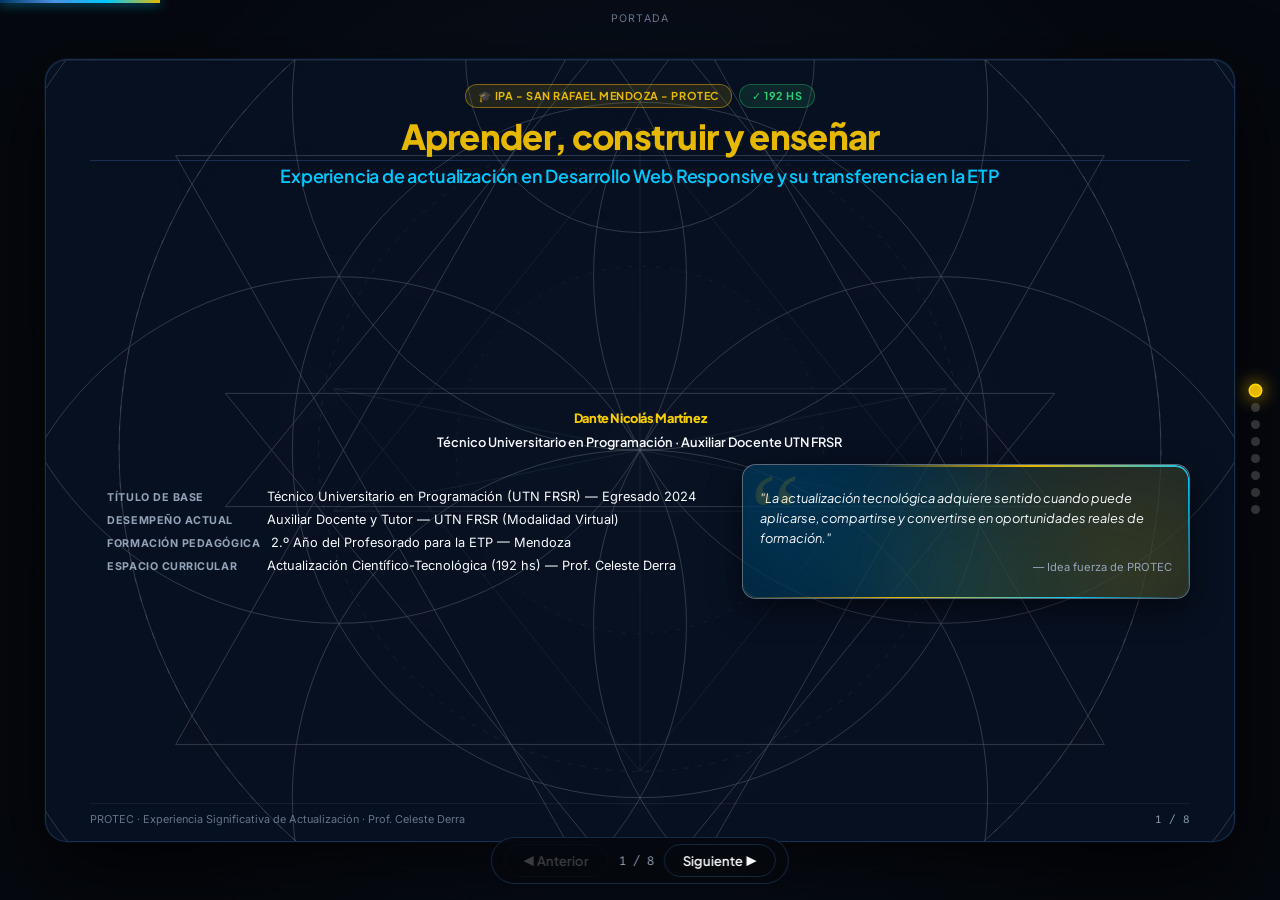
==== commit 5fa2c123: "feat: optimizacion webp (-88%), refactorizacion ui/ux segun diseño 2 y cierre institucional PROTEC -" ====
--- a/index.html
+++ b/index.html
@@ -3,12 +3,72 @@
 <head>
   <meta charset="UTF-8">
   <meta name="viewport" content="width=device-width, initial-scale=1.0">
-  <meta name="description" content="TFI — Aprender, construir y enseñar. Dante Nicolás Martínez. Desarrollo Web Responsive y su transferencia en la ETP.">
-  <title>TFI — Aprender, construir y enseñar · Nicolás Martínez</title>
+  <meta name="description" content="PROTEC — Aprender, construir y enseñar. Dante Nicolás Martínez. Desarrollo Web Responsive y su transferencia en la ETP.">
+  <title>PROTEC — Aprender, construir y enseñar · Nicolás Martínez</title>
   <link rel="icon" href="data:image/svg+xml,<svg xmlns='http://www.w3.org/2000/svg' viewBox='0 0 32 32'><rect width='32' height='32' rx='6' fill='%23003865'/><text x='4' y='24' font-size='20' font-family='monospace' fill='%23E6B800'>&lt;/&gt;</text></svg>">
-  <link rel="stylesheet" href="estilos.css">
+  <link id="hoja-estilos-principal" rel="stylesheet" href="estilos.css">
 </head>
 <body data-slide-theme="metatron">
+
+  <!-- CANVAS PARA PARTICULAS Y CHISPAS DEL CURSOR -->
+  <canvas id="mouse-particles-canvas" aria-hidden="true"></canvas>
+
+  <!-- MODAL DEMOSTRACIÓN HTML PURO SIN CSS (SLIDE 4) -->
+  <div id="modal-html-puro" class="modal-html-puro-overlay" aria-hidden="true">
+    <div class="barra-control-html-puro">
+      <span class="aviso-html-puro">⚡ <strong>DEMOSTRACIÓN EN VIVO:</strong> Así se visualiza el contenido en puro HTML crudo (Sin CSS3)</span>
+      <button type="button" class="btn-magia-css3" onclick="cerrarDemoSinCSS()">✨ Restaurar Magia de CSS3 Moderno</button>
+    </div>
+    <div class="documento-html-crudo">
+      <h1>Certificación Oficial — freeCodeCamp</h1>
+      <h2>Responsive Web Design · Expedida el 13 de marzo de 2025</h2>
+      <hr>
+      <p>Este es el documento renderizado por el navegador utilizando exclusivamente las etiquetas nativas de <strong>HTML</strong> sin ninguna regla de estilos, Flexbox, Grid ni aceleración por GPU.</p>
+      
+      <table border="1" cellpadding="8" cellspacing="0">
+        <thead>
+          <tr bgcolor="#E0E0E0">
+            <th>Eje Temático</th>
+            <th>Descripción del Estándar</th>
+            <th>Estado</th>
+          </tr>
+        </thead>
+        <tbody>
+          <tr>
+            <td>Diseño Adaptable (Mobile-First)</td>
+            <td>Pensado primero para smartphones y adaptado con Media Queries a desktop.</td>
+            <td>Aprobado</td>
+          </tr>
+          <tr>
+            <td>Accesibilidad e Inclusión</td>
+            <td>Estándares WCAG AAA, soporte de lectores de pantalla y contraste nativo.</td>
+            <td>Aprobado</td>
+          </tr>
+          <tr>
+            <td>HTML5 Semántico</td>
+            <td>Jerarquía estructural para motores de búsqueda: &lt;header&gt;, &lt;main&gt;, &lt;footer&gt;.</td>
+            <td>Aprobado</td>
+          </tr>
+          <tr>
+            <td>CSS3 Moderno</td>
+            <td>Variables CSS, maquetación multidimensional y animaciones a 60 FPS.</td>
+            <td><a href="#" onclick="cerrarDemoSinCSS(); return false;">[Activar CSS3 Ahora]</a></td>
+          </tr>
+        </tbody>
+      </table>
+
+      <h3>Imagen del Certificado en bruto (sin maquetar ni estilizar):</h3>
+      <img src="imagenes/mi certificado.webp" alt="Certificado oficial freeCodeCamp" class="img-html-crudo" decoding="async">
+
+      <h3>Conclusiones en texto plano:</h3>
+      <ul>
+        <li>Sin CSS, la web es funcional pero carece de identidad visual, jerarquía espacial y adaptabilidad.</li>
+        <li>El diseño responsive y la experiencia moderna son el resultado directo del poder de CSS3.</li>
+      </ul>
+      <p><em>"Un sitio web que no se adapta hoy, es una experiencia que excluye."</em></p>
+      <p><a href="#" onclick="cerrarDemoSinCSS(); return false;">&lt;&lt; Volver a la presentación moderna con CSS3</a></p>
+    </div>
+  </div>
 
   <!-- BANNER DE ACCESIBILIDAD ALTO CONTRASTE (SLIDE 4 DEMO) -->
   <div id="a11y-status-banner" class="a11y-banner" aria-live="polite">
@@ -18,11 +78,72 @@
   <!-- OVERLAY PANTALLA COMPLETA EN HOVER (SLIDE 2) -->
   <div id="hover-fullscreen-overlay" class="hover-fullscreen-modal" aria-hidden="true">
     <div class="hover-fullscreen-content">
-      <img src="imagenes/linea_tiempo.png" alt="Línea de tiempo en pantalla completa">
+      <img src="imagenes/linea_tiempo.webp" alt="Línea de tiempo en pantalla completa" decoding="async">
     </div>
   </div>
 
-  <!-- PUNTERO DEL MOUSE DINÁMICO / CUSTOM CURSOR -->
+  <!-- MODAL INFOGRAFÍA HTML5 SEMÁNTICO (SLIDE 4) -->
+  <div id="modal-semantica" class="modal-educativo" aria-hidden="true">
+    <div class="modal-educativo-card">
+      <button class="modal-btn-cerrar" onclick="cerrarModalSemantica()" aria-label="Cerrar infografía">✕ Cerrar</button>
+      <div class="modal-header-sem">
+        <span class="modal-sem-badge">INFOGRAFÍA INTERACTIVA</span>
+        <h3>🏗 HTML5 Semántico vs. Sopa de Divs ("Div Soup")</h3>
+        <p class="modal-sub">La semántica otorga significado estructural real, accesibilidad universal para lectores de pantalla y optimización nativa para motores de búsqueda.</p>
+      </div>
+      <div class="semantica-comparativa">
+        <div class="semantica-col sem-mal">
+          <div class="sem-col-head">❌ Práctica Obsoleta ("Div Soup")</div>
+          <div class="sem-code-box">
+            <div class="sem-line">&lt;div class="header"&gt; &lt;!-- ¿Qué significa? --&gt;</div>
+            <div class="sem-line indent">&lt;div class="menu"&gt; Enlaces &lt;/div&gt;</div>
+            <div class="sem-line">&lt;/div&gt;</div>
+            <div class="sem-line">&lt;div class="main-content"&gt;</div>
+            <div class="sem-line indent">&lt;div class="entry"&gt; Artículo sin jerarquía &lt;/div&gt;</div>
+            <div class="sem-line indent">&lt;div class="sidebar"&gt; Lateral anónimo &lt;/div&gt;</div>
+            <div class="sem-line">&lt;/div&gt;</div>
+            <div class="sem-line">&lt;div class="footer"&gt; Pie no indexable &lt;/div&gt;</div>
+          </div>
+          <p class="sem-desc-col">Los lectores de pantalla no saben qué es prioritario. Cero accesibilidad y mantenimiento complejo.</p>
+        </div>
+        <div class="semantica-col sem-bien">
+          <div class="sem-col-head">✅ Estándar W3C HTML5 Semántico</div>
+          <div class="sem-code-box bien">
+            <div class="sem-line tag-header">&lt;header&gt; Identidad y Encabezado &lt;/header&gt;</div>
+            <div class="sem-line tag-nav">&lt;nav&gt; Navegación Principal accesible &lt;/nav&gt;</div>
+            <div class="sem-line tag-main">&lt;main&gt; Contenido Central Único</div>
+            <div class="sem-line tag-article indent">&lt;article&gt; Publicación independiente &lt;/article&gt;</div>
+            <div class="sem-line tag-aside indent">&lt;aside&gt; Información complementaria &lt;/aside&gt;</div>
+            <div class="sem-line tag-main">&lt;/main&gt;</div>
+            <div class="sem-line tag-footer">&lt;footer&gt; Metadatos y Autoría &lt;/footer&gt;</div>
+          </div>
+          <p class="sem-desc-col">Interpretable por navegadores, robots e inteligencias artificiales. La base del desarrollo web profesional.</p>
+        </div>
+      </div>
+    </div>
+  </div>
+
+  <!-- MODAL EMOTIVO DE CIERRE Y AGRADECIMIENTO (SLIDE 8) -->
+  <div id="modal-cierre-emotivo" class="modal-cierre-overlay" aria-hidden="true">
+    <div class="cierre-estrellas-fondo" aria-hidden="true"></div>
+    <div class="modal-cierre-content">
+      <div class="cierre-icono-glow">🙏</div>
+      <h2 class="cierre-titulo-emotivo">¡Muchas gracias por su atención!</h2>
+      <p class="cierre-texto-emotivo">
+        "La actualización tecnológica adquiere su verdadero valor cuando se comparte en el aula y abre oportunidades reales de formación y trabajo para nuestros estudiantes."
+      </p>
+      <p class="cierre-subtexto-emotivo">
+        Quedo a plena y grata disposición de la <strong>Prof. Celeste Derra</strong> y del honorable tribunal para preguntas, diálogo y reflexiones pedagógicas.
+      </p>
+      <div class="cierre-links-row">
+        <a href="https://portfolio-dante-martinez.netlify.app/" target="_blank" rel="noopener" class="btn-link-final btn-link-portafolio">🌐 Portafolio Personal</a>
+        <a href="https://youtube.com/@nicocode_programacion_simple?si=v0TufpfyqT4FD1Xe" target="_blank" rel="noopener" class="btn-link-final btn-link-youtube">📺 Canal YouTube "Nico Code"</a>
+      </div>
+      <button type="button" class="btn-cerrar-emotivo" onclick="cerrarModalCierreEmotivo()">✕ Volver a la presentación</button>
+    </div>
+  </div>
+
+  <!-- PUNTERO DEL MOUSE DINÁMICO (CUSTOM CURSOR PARA SLIDES 2-8) -->
   <div id="cursor-dot" aria-hidden="true"></div>
   <div id="cursor-ring" aria-hidden="true"></div>
   <div id="cursor-badge" aria-hidden="true"></div>
@@ -49,12 +170,12 @@
 
     <!-- ══════════════════════════════════════════
          SLIDE 1 — PORTADA
-         Fondo: Geometría Sagrada / Metatrón
+         Fondo: Geometría Sagrada / Metatrón en Color Plata Elegante
          ══════════════════════════════════════════ -->
     <section class="diapositiva activa" data-titulo="Portada" data-theme="metatron" aria-label="Diapositiva 1">
 
       <div class="slide-bg" aria-hidden="true">
-        <svg class="geo-principal" viewBox="0 0 1000 1000" xmlns="http://www.w3.org/2000/svg">
+        <svg class="geo-principal geo-plata" viewBox="0 0 1000 1000" xmlns="http://www.w3.org/2000/svg">
           <circle cx="500" cy="500" r="460"/>
           <circle cx="500" cy="500" r="307"/>
           <circle cx="500" cy="154" r="154"/>
@@ -70,7 +191,7 @@
           <polygon points="500,900 134,450 866,450"/>
           <circle cx="500" cy="500" r="460" stroke-dasharray="5 12"/>
         </svg>
-        <svg class="geo-dorado" viewBox="0 0 1000 1000" xmlns="http://www.w3.org/2000/svg">
+        <svg class="geo-plata-secundaria" viewBox="0 0 1000 1000" xmlns="http://www.w3.org/2000/svg">
           <circle cx="500" cy="500" r="420" stroke-dasharray="7 10"/>
           <polygon points="500,80 900,580 100,580"/>
           <polygon points="500,920 100,420 900,420"/>
@@ -81,22 +202,24 @@
         </svg>
       </div>
 
-      <div class="slide-contenido">
-        <h1>Aprender, construir y enseñar</h1>
-        <h2>Experiencia de actualización en Desarrollo Web Responsive y su transferencia en la ETP</h2>
-
-        <div class="portada-layout">
-          <div class="portada-info">
-            <div class="badges-row">
-              <span class="badge badge-utn">⚙ UTN FRSR</span>
-              <span class="badge badge-ipa">🎓 IPA Mendoza — ETP</span>
-              <span class="badge badge-hrs">✓ 192 hs</span>
-            </div>
-
-            <p class="nombre-principal">Dante Nicolás Martínez</p>
-            <p class="portada-rol">Técnico Universitario en Programación · Auxiliar Docente UTN FRSR</p>
-
-            <ul class="datos-lista">
+      <div class="slide-contenido slide-portada-centrada">
+        <div class="portada-header-centrado">
+          <div class="badges-row badges-centradas">
+            <span class="badge badge-ipa">🎓 IPA - San Rafael Mendoza - PROTEC</span>
+            <span class="badge badge-hrs">✓ 192 hs</span>
+          </div>
+          <h1 class="titulo-centrado">Aprender, construir y enseñar</h1>
+          <h2 class="subtitulo-centrado">Experiencia de actualización en Desarrollo Web Responsive y su transferencia en la ETP</h2>
+        </div>
+
+        <div class="portada-layout-centrado">
+          <div class="portada-autor-bloque">
+            <p class="nombre-principal-grande">Dante Nicolás Martínez</p>
+            <p class="portada-rol-centrado">Técnico Universitario en Programación · Auxiliar Docente UTN FRSR</p>
+          </div>
+
+          <div class="portada-grid-datos">
+            <ul class="datos-lista datos-lista-compacta">
               <li class="dato-item">
                 <span class="dato-label">Título de base</span>
                 <span>Técnico Universitario en Programación (UTN FRSR) — Egresado 2024</span>
@@ -114,79 +237,87 @@
                 <span>Actualización Científico-Tecnológica (192 hs) — Prof. Celeste Derra</span>
               </li>
             </ul>
-          </div>
-
-          <aside class="portada-cita animada">
-            <div class="cita-mesh" aria-hidden="true"></div>
-            <div class="cita-contenido">
-              <p class="cita-texto">"La actualización tecnológica adquiere sentido cuando puede aplicarse, compartirse y convertirse en oportunidades reales de formación."</p>
-              <span class="cita-firma">— Idea fuerza del TFI</span>
-            </div>
-            <div class="cita-borde-brillo" aria-hidden="true"></div>
-          </aside>
+
+            <aside class="portada-cita animada cita-plata">
+              <div class="cita-mesh" aria-hidden="true"></div>
+              <div class="cita-contenido">
+                <p class="cita-texto">"La actualización tecnológica adquiere sentido cuando puede aplicarse, compartirse y convertirse en oportunidades reales de formación."</p>
+                <span class="cita-firma">— Idea fuerza de PROTEC</span>
+              </div>
+              <div class="cita-borde-brillo" aria-hidden="true"></div>
+            </aside>
+          </div>
         </div>
       </div>
 
       <footer class="footer">
-        <span>TFI · Experiencia Significativa de Actualización · Prof. Celeste Derra</span>
+        <span>PROTEC · Experiencia Significativa de Actualización · Prof. Celeste Derra</span>
         <span class="footer-numero"></span>
       </footer>
     </section>
 
     <!-- ══════════════════════════════════════════
          SLIDE 2 — LÍNEA DE TIEMPO
-         Fondo: Geometría Sagrada Colorida + Pantalla Completa en Hover
+         Fondo: Geometría Sagrada Colorida + Pantalla Completa con Cooldown de 2s
          ══════════════════════════════════════════ -->
     <section class="diapositiva" data-titulo="Trayectoria y Ciclo" data-theme="sacred" aria-label="Diapositiva 2" aria-hidden="true">
 
       <div class="slide-bg slide-bg-sacred" aria-hidden="true">
-        <svg class="geo-sacred-flor" viewBox="0 0 800 800" xmlns="http://www.w3.org/2000/svg">
+        <svg class="geo-sacred-flor geo-sacred-destacada" viewBox="0 0 800 800" xmlns="http://www.w3.org/2000/svg">
           <defs>
             <linearGradient id="grad-sacred-1" x1="0%" y1="0%" x2="100%" y2="100%">
-              <stop offset="0%" stop-color="#00C8FF" stop-opacity="0.7"/>
-              <stop offset="50%" stop-color="#E6B800" stop-opacity="0.6"/>
-              <stop offset="100%" stop-color="#FF3366" stop-opacity="0.7"/>
+              <stop offset="0%" stop-color="#00C8FF" stop-opacity="0.85"/>
+              <stop offset="50%" stop-color="#E6B800" stop-opacity="0.75"/>
+              <stop offset="100%" stop-color="#FF3366" stop-opacity="0.85"/>
             </linearGradient>
             <linearGradient id="grad-sacred-2" x1="100%" y1="0%" x2="0%" y2="100%">
-              <stop offset="0%" stop-color="#41B883" stop-opacity="0.6"/>
-              <stop offset="50%" stop-color="#00C8FF" stop-opacity="0.5"/>
-              <stop offset="100%" stop-color="#9B59B6" stop-opacity="0.7"/>
+              <stop offset="0%" stop-color="#41B883" stop-opacity="0.75"/>
+              <stop offset="50%" stop-color="#00C8FF" stop-opacity="0.70"/>
+              <stop offset="100%" stop-color="#9B59B6" stop-opacity="0.85"/>
             </linearGradient>
           </defs>
-          <circle cx="400" cy="400" r="360" stroke="url(#grad-sacred-1)" stroke-width="1.5" fill="none"/>
-          <circle cx="400" cy="400" r="240" stroke="url(#grad-sacred-2)" stroke-width="1.5" fill="none"/>
-          <circle cx="400" cy="400" r="120" stroke="url(#grad-sacred-1)" stroke-width="1.5" fill="none"/>
-          <circle cx="400" cy="280" r="120" stroke="url(#grad-sacred-1)" stroke-width="1" fill="none"/>
-          <circle cx="400" cy="520" r="120" stroke="url(#grad-sacred-1)" stroke-width="1" fill="none"/>
-          <circle cx="296" cy="340" r="120" stroke="url(#grad-sacred-2)" stroke-width="1" fill="none"/>
-          <circle cx="504" cy="340" r="120" stroke="url(#grad-sacred-2)" stroke-width="1" fill="none"/>
-          <circle cx="296" cy="460" r="120" stroke="url(#grad-sacred-1)" stroke-width="1" fill="none"/>
-          <circle cx="504" cy="460" r="120" stroke="url(#grad-sacred-1)" stroke-width="1" fill="none"/>
-          <polygon points="400,60 694,570 106,570" stroke="url(#grad-sacred-2)" stroke-width="1.2" fill="none"/>
-          <polygon points="400,740 106,230 694,230" stroke="url(#grad-sacred-1)" stroke-width="1.2" fill="none"/>
-          <circle cx="400" cy="400" r="380" stroke="#E6B800" stroke-width="0.8" stroke-dasharray="8 14" fill="none"/>
+          <circle cx="400" cy="400" r="360" stroke="url(#grad-sacred-1)" stroke-width="1.8" fill="none"/>
+          <circle cx="400" cy="400" r="240" stroke="url(#grad-sacred-2)" stroke-width="1.8" fill="none"/>
+          <circle cx="400" cy="400" r="120" stroke="url(#grad-sacred-1)" stroke-width="1.8" fill="none"/>
+          <circle cx="400" cy="280" r="120" stroke="url(#grad-sacred-1)" stroke-width="1.8" fill="none"/>
+          <circle cx="400" cy="520" r="120" stroke="url(#grad-sacred-1)" stroke-width="1.8" fill="none"/>
+          <circle cx="296" cy="340" r="120" stroke="url(#grad-sacred-2)" stroke-width="1.8" fill="none"/>
+          <circle cx="504" cy="340" r="120" stroke="url(#grad-sacred-2)" stroke-width="1.8" fill="none"/>
+          <circle cx="296" cy="460" r="120" stroke="url(#grad-sacred-1)" stroke-width="1.8" fill="none"/>
+          <circle cx="504" cy="460" r="120" stroke="url(#grad-sacred-1)" stroke-width="1.8" fill="none"/>
+          <polygon points="400,60 694,570 106,570" stroke="url(#grad-sacred-2)" stroke-width="1.4" fill="none"/>
+          <polygon points="400,740 106,230 694,230" stroke="url(#grad-sacred-1)" stroke-width="1.4" fill="none"/>
+          <circle cx="400" cy="400" r="380" stroke="#E6B800" stroke-width="1" stroke-dasharray="8 14" fill="none"/>
         </svg>
       </div>
 
       <div class="slide-contenido">
-        <h1>Mi Trayectoria y el Ciclo de Aprendizaje</h1>
-        <h2>¿Cuándo podemos decir que realmente aprendimos algo técnico?</h2>
-
-        <div class="timeline-box">
-          <!-- Al colocar el mouse arriba se despliega en pantalla completa inmediatamente -->
-          <div class="timeline-fullscreen-hover-trigger"
-               onmouseenter="activarHoverFullscreen()"
-               onmouseleave="desactivarHoverFullscreen()"
-               onclick="abrirLightbox('imagenes/linea_tiempo.png')"
-               title="Pasa el mouse para ver en pantalla completa">
-            <div class="zoom-glow-aura"></div>
-            <img src="imagenes/linea_tiempo.png"
-                 alt="Línea de tiempo personal — de la curiosidad tecnológica a la vocación pedagógica"
-                 class="timeline-img-zoomable">
-          </div>
-
-          <div class="timeline-info">
-            <h3>En mi experiencia, aprender ocurre en 4 etapas:</h3>
+        <h1 class="titulo-centrado">Mi Trayectoria y el Ciclo de Aprendizaje</h1>
+        <h2 class="subtitulo-centrado">¿Cuándo podemos decir que realmente aprendimos algo técnico?</h2>
+
+        <div class="timeline-box-refactor">
+          <div class="timeline-left-column">
+            <!-- Imagen con despliegue en hover y cooldown de 2 segundos -->
+            <div class="timeline-fullscreen-hover-trigger" id="timeline-hover-card"
+                 onmouseenter="manejarHoverImagenSlide2(true)"
+                 onmouseleave="manejarHoverImagenSlide2(false)"
+                 onclick="abrirLightbox('imagenes/linea_tiempo.webp')"
+                 title="Pasa el cursor para ampliar en pantalla completa">
+              <div class="zoom-glow-aura"></div>
+              <img src="imagenes/linea_tiempo.webp"
+                   alt="Línea de tiempo personal — de la curiosidad tecnológica a la vocación pedagógica"
+                   class="timeline-img-zoomable" id="timeline-img-elem" decoding="async">
+              <span class="timeline-hover-badge">🔍 Clic o pasa el ratón para ampliar</span>
+            </div>
+
+            <!-- Frase footer reubicada debajo de la imagen -->
+            <div class="timeline-frase-debajo">
+              <p class="idea-fuerza">"Esta experiencia que vengo a mostrarles resume justamente ese recorrido."</p>
+            </div>
+          </div>
+
+          <div class="timeline-info-refactor">
+            <h3 class="ciclo-titulo-centrado">En mi experiencia, aprender ocurre en 4 etapas:</h3>
             <ul class="ciclo-lista">
               <li class="ciclo-item">
                 <span class="ciclo-n">1</span>
@@ -205,19 +336,19 @@
                 <span class="ciclo-txt"><strong>Enseñar:</strong> Llevar el conocimiento al aula para multiplicar su impacto.</span>
               </li>
             </ul>
-            <p class="idea-fuerza" style="margin-top:auto;">"Esta experiencia que vengo a mostrarles resume justamente ese recorrido."</p>
           </div>
         </div>
       </div>
 
       <footer class="footer">
-        <span>TFI · Experiencia Significativa de Actualización · Prof. Celeste Derra</span>
+        <span>PROTEC · Experiencia Significativa de Actualización · Prof. Celeste Derra</span>
         <span class="footer-numero"></span>
       </footer>
     </section>
 
     <!-- ══════════════════════════════════════════
-         SLIDE 3 — ¿POR QUÉ FREECODECAMP? (PADDING & CENTRADO AJUSTADOS)
+         SLIDE 3 — ¿POR QUÉ FREECODECAMP?
+         Pastillas con Cooldown 2s, Padding Cuidadoso y Texto ABP
          ══════════════════════════════════════════ -->
     <section class="diapositiva" data-titulo="¿Por qué freeCodeCamp?" data-theme="code" aria-label="Diapositiva 3" aria-hidden="true">
 
@@ -235,12 +366,12 @@
       </div>
 
       <div class="slide-contenido">
-        <h1>¿Por qué elegí freeCodeCamp?</h1>
-        <h2>Certificación Internacional en Responsive Web Design — 300 horas</h2>
-
-        <div class="freecode-grid" id="freecode-display-grid">
-          <div class="freecode-card" data-card-idx="1">
-            <span class="grid-badge-col">col 1 / row 1</span>
+        <h1 class="titulo-centrado">¿Por qué elegí freeCodeCamp?</h1>
+        <h2 class="subtitulo-centrado">Certificación Internacional en Responsive Web Design — 300 horas</h2>
+
+        <div class="freecode-grid-refactor" id="freecode-display-grid">
+          <div class="freecode-card spotlight-card" data-card-idx="1"
+               onmouseenter="iniciarSpotlightCard(this)" onmouseleave="finalizarSpotlightCard(this)">
             <div class="freecode-icon-box">
               <span class="freecode-icon">🆓</span>
             </div>
@@ -250,19 +381,19 @@
             </div>
           </div>
 
-          <div class="freecode-card" data-card-idx="2">
-            <span class="grid-badge-col">col 2 / row 1</span>
+          <div class="freecode-card spotlight-card" data-card-idx="2"
+               onmouseenter="iniciarSpotlightCard(this)" onmouseleave="finalizarSpotlightCard(this)">
             <div class="freecode-icon-box">
               <span class="freecode-icon">💻</span>
             </div>
             <div class="freecode-text-content">
-              <p class="freecode-titulo">Metodología 100% Práctica</p>
-              <p class="freecode-desc">Aprender <strong>construyendo proyectos reales</strong> paso a paso, iterando directamente en el navegador con pruebas automáticas integradas.</p>
-            </div>
-          </div>
-
-          <div class="freecode-card" data-card-idx="3">
-            <span class="grid-badge-col">col 1 / row 2</span>
+              <p class="freecode-titulo">Metodología ABP en Vivo</p>
+              <p class="freecode-desc"><strong>Aprendizaje basado en proyectos reales (ABP), iterando directamente en el navegador con pruebas automáticas integradas.</strong></p>
+            </div>
+          </div>
+
+          <div class="freecode-card spotlight-card" data-card-idx="3"
+               onmouseenter="iniciarSpotlightCard(this)" onmouseleave="finalizarSpotlightCard(this)">
             <div class="freecode-icon-box">
               <span class="freecode-icon">🌎</span>
             </div>
@@ -272,8 +403,8 @@
             </div>
           </div>
 
-          <div class="freecode-card" data-card-idx="4">
-            <span class="grid-badge-col">col 2 / row 2</span>
+          <div class="freecode-card spotlight-card" data-card-idx="4"
+               onmouseenter="iniciarSpotlightCard(this)" onmouseleave="finalizarSpotlightCard(this)">
             <div class="freecode-icon-box">
               <span class="freecode-icon">📈</span>
             </div>
@@ -284,7 +415,7 @@
           </div>
         </div>
 
-        <!-- DEMO INTERACTIVA EN VIVO DE CAPACIDADES CSS/HTML -->
+        <!-- DEMO EN VIVO DE CAPACIDADES CSS/HTML -->
         <div class="tech-demo-bar">
           <div class="demo-tag">⚡ Demostración en Vivo:</div>
           <div class="demo-buttons">
@@ -296,47 +427,63 @@
           <span class="demo-status" id="demo-status-text">Vista estándar: CSS Grid 2x2 equilibrado</span>
         </div>
 
-        <p class="freecode-highlight">
+        <p class="freecode-highlight texto-centrado">
           "El desafío no era solo escribir código, sino construir experiencias digitales que funcionaran en distintos contextos y dispositivos."
         </p>
       </div>
 
       <footer class="footer">
-        <span>TFI · Experiencia Significativa de Actualización · Prof. Celeste Derra</span>
+        <span>PROTEC · Experiencia Significativa de Actualización · Prof. Celeste Derra</span>
         <span class="footer-numero"></span>
       </footer>
     </section>
 
     <!-- ══════════════════════════════════════════
-         SLIDE 4 — CERTIFICADO & ACCESIBILIDAD CAMBIO DE COLORES
+         SLIDE 4 — CERTIFICADO & INTERACTIVIDAD SEMÁNTICA / RAW HTML
+         Fondo: Exclusivo Estrellas Titilantes (+5% tamaño)
          ══════════════════════════════════════════ -->
     <section class="diapositiva" data-titulo="Certificación Oficial" data-theme="cert" aria-label="Diapositiva 4" aria-hidden="true">
 
-      <div class="slide-bg" aria-hidden="true">
-        <div class="particula"></div>
-        <div class="particula"></div>
-        <div class="particula"></div>
-        <div class="particula"></div>
-        <div class="particula"></div>
-        <div class="particula"></div>
-        <div class="particula"></div>
-        <div class="particula"></div>
+      <!-- FONDO DE ESTRELLAS SLIDE 4 (EXCLUSIVO ESTRELLAS) -->
+      <div class="slide-bg slide-bg-estrellas" aria-hidden="true">
+        <svg class="estrellas-slide4-svg" viewBox="0 0 1000 600" xmlns="http://www.w3.org/2000/svg">
+          <circle class="star-slide4" cx="70" cy="50" r="3.7"/>
+          <circle class="star-slide4" cx="190" cy="110" r="4.8"/>
+          <circle class="star-slide4" cx="360" cy="70" r="3.2"/>
+          <circle class="star-slide4" cx="500" cy="130" r="5.2"/>
+          <circle class="star-slide4" cx="660" cy="50" r="3.7"/>
+          <circle class="star-slide4" cx="820" cy="90" r="4.2"/>
+          <circle class="star-slide4" cx="950" cy="130" r="4.8"/>
+          <circle class="star-slide4" cx="130" cy="260" r="4.2"/>
+          <circle class="star-slide4" cx="280" cy="320" r="3.7"/>
+          <circle class="star-slide4" cx="440" cy="280" r="3.2"/>
+          <circle class="star-slide4" cx="600" cy="340" r="5.2"/>
+          <circle class="star-slide4" cx="760" cy="280" r="3.7"/>
+          <circle class="star-slide4" cx="910" cy="340" r="3.2"/>
+          <circle class="star-slide4" cx="50" cy="430" r="3.7"/>
+          <circle class="star-slide4" cx="230" cy="480" r="4.2"/>
+          <circle class="star-slide4" cx="420" cy="460" r="3.2"/>
+          <circle class="star-slide4" cx="680" cy="490" r="3.7"/>
+          <circle class="star-slide4" cx="870" cy="460" r="4.2"/>
+          <circle class="star-slide4" cx="980" cy="500" r="3.7"/>
+        </svg>
       </div>
 
       <div class="slide-contenido">
-        <h1>Certificación Oficial — freeCodeCamp</h1>
-        <h2>Responsive Web Design · Expedida el 13 de marzo de 2025</h2>
+        <h1 class="titulo-centrado">Certificación Oficial — freeCodeCamp</h1>
+        <h2 class="subtitulo-centrado">Responsive Web Design · Expedida el 13 de marzo de 2025</h2>
 
         <div class="cert-layout">
-          <!-- Columna visual: Certificado y Simulador Responsive -->
+          <!-- Columna visual: Certificado (Sin botón dorado detrás) -->
           <div class="cert-visual-container">
-            <div class="cert-img-wrap" id="cert-main-wrapper" title="Haz clic para ver en pantalla completa">
-              <span class="cert-sello">✓ 300 HORAS CERTIFICADAS</span>
+            <div class="cert-img-wrap cert-wrap-limpio" id="cert-main-wrapper"
+                 onmouseenter="manejarHoverCertificado(true)" onmouseleave="manejarHoverCertificado(false)"
+                 title="Pasa el mouse para ampliar / Haz clic para pantalla completa">
               <div class="cert-glow-ring"></div>
-              <img class="cert-img" id="cert-img-element"
-                   src="imagenes/mi certificado.jpeg"
+              <img class="cert-img cert-img-efecto" id="cert-img-element"
+                   src="imagenes/mi certificado.webp"
                    alt="Certificado oficial freeCodeCamp — Responsive Web Design — Dante Nicolás Martínez"
-                   onclick="abrirLightbox('imagenes/mi certificado.jpeg')">
+                   onclick="abrirLightbox('imagenes/mi certificado.webp')" decoding="async">
             </div>
 
             <!-- SIMULADOR INTERACTIVO MOBILE-FIRST -->
@@ -374,7 +521,7 @@
           </div>
 
           <div class="cert-info">
-            <h3>Ejes Formativos Abordados:</h3>
+            <h3 class="ejes-titulo-centrado">Ejes Formativos Abordados:</h3>
             <ul class="cert-ejes">
               <li class="cert-eje interactive-eje" id="eje-btn-responsive" onclick="toggleSimuladorMobileFirst()" onmouseenter="activarEfectoEje('responsive')" onmouseleave="desactivarEfectoEje()">
                 <span class="cert-eje-icon anim-icon">📱</span>
@@ -386,27 +533,29 @@
                 <span class="cert-eje-txt"><strong>Accesibilidad e Inclusión:</strong> Estándares WCAG AAA, lectores de pantalla y contrastes de alto impacto.</span>
                 <span class="eje-pill a11y-pill">WCAG AAA ⚡</span>
               </li>
-              <li class="cert-eje interactive-eje" onmouseenter="activarEfectoEje('semantica')" onmouseleave="desactivarEfectoEje()">
+              <li class="cert-eje interactive-eje eje-destacado-semantica" onclick="abrirModalSemantica()" onmouseenter="activarEfectoEje('semantica')" onmouseleave="desactivarEfectoEje()" title="Haz clic para ver infografía comparativa">
                 <span class="cert-eje-icon anim-icon">🏗</span>
                 <span class="cert-eje-txt"><strong>HTML5 Semántico:</strong> Jerarquía y significado real para navegadores y motores de búsqueda.</span>
-                <span class="eje-pill">Semántica</span>
-              </li>
-              <li class="cert-eje interactive-eje" onmouseenter="activarEfectoEje('css3')" onmouseleave="desactivarEfectoEje()">
+                <span class="eje-pill sem-pill">Ver Infografía 🔍</span>
+              </li>
+              <li class="cert-eje interactive-eje eje-destacado-rawcss" onclick="toggleDemostrarSinCSS()" onmouseenter="activarEfectoEje('css3')" onmouseleave="desactivarEfectoEje()" title="Haz clic para ver la web sin estilos CSS3">
                 <span class="cert-eje-icon anim-icon">🎨</span>
                 <span class="cert-eje-txt"><strong>CSS3 Moderno:</strong> Flexbox, CSS Grid, Variables y aceleración por GPU sin dependencias.</span>
-                <span class="eje-pill">GPU CSS3</span>
+                <span class="eje-pill css3-pill">¿Y sin CSS? ⚡</span>
               </li>
             </ul>
 
-            <p class="idea-fuerza" style="margin-top:auto;">
-              "Un sitio web que no se adapta hoy, es una experiencia que excluye."
-            </p>
+            <div class="cert-footer-frase">
+              <p class="idea-fuerza idea-fuerza-amplia texto-centrado">
+                "Un sitio web que no se adapta hoy, es una experiencia que excluye."
+              </p>
+            </div>
           </div>
         </div>
       </div>
 
       <footer class="footer">
-        <span>TFI · Experiencia Significativa de Actualización · Prof. Celeste Derra</span>
+        <span>PROTEC · Experiencia Significativa de Actualización · Prof. Celeste Derra</span>
         <span class="footer-numero"></span>
       </footer>
     </section>
@@ -416,11 +565,13 @@
          ══════════════════════════════════════════ -->
     <section class="diapositiva" data-titulo="Del Curso al Aula: Portafolio Básico" data-theme="grid" aria-label="Diapositiva 5" aria-hidden="true">
 
-      <div class="slide-bg slide-bg-grid" aria-hidden="true"></div>
+      <div class="slide-bg slide-bg-grid" aria-hidden="true">
+        <canvas id="matrix-rain-canvas" class="matrix-canvas"></canvas>
+      </div>
 
       <div class="slide-contenido slide-full-height-carrusel">
-        <h1>Del Curso al Aula: Portafolio Básico</h1>
-        <h2>Producciones reales de los estudiantes de 1.° Año UTN FRSR</h2>
+        <h1 class="titulo-centrado">Del Curso al Aula: Portafolio Básico</h1>
+        <h2 class="subtitulo-centrado">Producciones reales de los estudiantes de 1.° Año UTN FRSR</h2>
 
         <div class="carrusel-header-bar">
           <p class="carrusel-intro-txt">
@@ -435,94 +586,96 @@
         <!-- CARRUSEL EXPANDIDO A TODO EL ALTO -->
         <div class="carrusel-track-wrapper carrusel-wrapper-tall" id="carrusel-basico-wrapper" onmouseenter="pausarCarrusel('carrusel-basico')" onmouseleave="reanudarCarrusel('carrusel-basico')">
           <div class="carrusel-track carrusel-track-tall" id="carrusel-basico">
-            <div class="carrusel-card carrusel-card-tall" onclick="abrirLightbox('imagenes/portafolio_basico/basico_1.png')">
-              <img src="imagenes/portafolio_basico/basico_1.png" alt="Portafolio alumno 1 — Inicio y Presentación" loading="lazy">
+            <div class="carrusel-card carrusel-card-tall" onclick="abrirLightbox('imagenes/portafolio_basico/basico_1.webp')">
+              <img src="imagenes/portafolio_basico/basico_1.webp" alt="Portafolio alumno 1 — Inicio y Presentación" loading="lazy" decoding="async">
               <div class="carrusel-card-caption">Alumno 1 · Inicio & Hero</div>
             </div>
-            <div class="carrusel-card carrusel-card-tall" onclick="abrirLightbox('imagenes/portafolio_basico/basico_2.png')">
-              <img src="imagenes/portafolio_basico/basico_2.png" alt="Portafolio alumno 2 — Sección Sobre Mí" loading="lazy">
+            <div class="carrusel-card carrusel-card-tall" onclick="abrirLightbox('imagenes/portafolio_basico/basico_2.webp')">
+              <img src="imagenes/portafolio_basico/basico_2.webp" alt="Portafolio alumno 2 — Sección Sobre Mí" loading="lazy" decoding="async">
               <div class="carrusel-card-caption">Alumno 2 · Sobre Mí</div>
             </div>
-            <div class="carrusel-card carrusel-card-tall" onclick="abrirLightbox('imagenes/portafolio_basico/basico_3.png')">
-              <img src="imagenes/portafolio_basico/basico_3.png" alt="Portafolio alumno 3 — Habilidades Técnicas" loading="lazy">
+            <div class="carrusel-card carrusel-card-tall" onclick="abrirLightbox('imagenes/portafolio_basico/basico_3.webp')">
+              <img src="imagenes/portafolio_basico/basico_3.webp" alt="Portafolio alumno 3 — Habilidades Técnicas" loading="lazy" decoding="async">
               <div class="carrusel-card-caption">Alumno 3 · Habilidades</div>
             </div>
-            <div class="carrusel-card carrusel-card-tall" onclick="abrirLightbox('imagenes/portafolio_basico/basico_4.png')">
-              <img src="imagenes/portafolio_basico/basico_4.png" alt="Portafolio alumno 4 — Galería de Proyectos" loading="lazy">
+            <div class="carrusel-card carrusel-card-tall" onclick="abrirLightbox('imagenes/portafolio_basico/basico_4.webp')">
+              <img src="imagenes/portafolio_basico/basico_4.webp" alt="Portafolio alumno 4 — Galería de Proyectos" loading="lazy" decoding="async">
               <div class="carrusel-card-caption">Alumno 4 · Proyectos</div>
             </div>
-            <div class="carrusel-card carrusel-card-tall" onclick="abrirLightbox('imagenes/portafolio_basico/basico_5.png')">
-              <img src="imagenes/portafolio_basico/basico_5.png" alt="Portafolio alumno 5 — Adaptabilidad Mobile" loading="lazy">
+            <div class="carrusel-card carrusel-card-tall" onclick="abrirLightbox('imagenes/portafolio_basico/basico_5.webp')">
+              <img src="imagenes/portafolio_basico/basico_5.webp" alt="Portafolio alumno 5 — Adaptabilidad Mobile" loading="lazy" decoding="async">
               <div class="carrusel-card-caption">Alumno 5 · Responsive</div>
             </div>
-            <div class="carrusel-card carrusel-card-tall" onclick="abrirLightbox('imagenes/portafolio_basico/basico_6.png')">
-              <img src="imagenes/portafolio_basico/basico_6.png" alt="Portafolio alumno 6 — Trayectoria" loading="lazy">
+            <div class="carrusel-card carrusel-card-tall" onclick="abrirLightbox('imagenes/portafolio_basico/basico_6.webp')">
+              <img src="imagenes/portafolio_basico/basico_6.webp" alt="Portafolio alumno 6 — Trayectoria" loading="lazy" decoding="async">
               <div class="carrusel-card-caption">Alumno 6 · Experiencia</div>
             </div>
-            <div class="carrusel-card carrusel-card-tall" onclick="abrirLightbox('imagenes/portafolio_basico/basico_7.png')">
-              <img src="imagenes/portafolio_basico/basico_7.png" alt="Portafolio alumno 7 — Formulario y Contacto" loading="lazy">
+            <div class="carrusel-card carrusel-card-tall" onclick="abrirLightbox('imagenes/portafolio_basico/basico_7.webp')">
+              <img src="imagenes/portafolio_basico/basico_7.webp" alt="Portafolio alumno 7 — Formulario y Contacto" loading="lazy" decoding="async">
               <div class="carrusel-card-caption">Alumno 7 · Contacto</div>
             </div>
-            <div class="carrusel-card carrusel-card-tall" onclick="abrirLightbox('imagenes/portafolio_basico/basico_8.png')">
-              <img src="imagenes/portafolio_basico/basico_8.png" alt="Portafolio alumno 8 — Despliegue en la Web" loading="lazy">
+            <div class="carrusel-card carrusel-card-tall" onclick="abrirLightbox('imagenes/portafolio_basico/basico_8.webp')">
+              <img src="imagenes/portafolio_basico/basico_8.webp" alt="Portafolio alumno 8 — Despliegue en la Web" loading="lazy" decoding="async">
               <div class="carrusel-card-caption">Alumno 8 · Despliegue</div>
             </div>
             <!-- Duplicados para loop infinito suave -->
-            <div class="carrusel-card carrusel-card-tall" onclick="abrirLightbox('imagenes/portafolio_basico/basico_1.png')" aria-hidden="true">
-              <img src="imagenes/portafolio_basico/basico_1.png" alt="" loading="lazy">
+            <div class="carrusel-card carrusel-card-tall" onclick="abrirLightbox('imagenes/portafolio_basico/basico_1.webp')" aria-hidden="true">
+              <img src="imagenes/portafolio_basico/basico_1.webp" alt="" loading="lazy" decoding="async">
               <div class="carrusel-card-caption">Alumno 1 · Inicio & Hero</div>
             </div>
-            <div class="carrusel-card carrusel-card-tall" onclick="abrirLightbox('imagenes/portafolio_basico/basico_2.png')" aria-hidden="true">
-              <img src="imagenes/portafolio_basico/basico_2.png" alt="" loading="lazy">
+            <div class="carrusel-card carrusel-card-tall" onclick="abrirLightbox('imagenes/portafolio_basico/basico_2.webp')" aria-hidden="true">
+              <img src="imagenes/portafolio_basico/basico_2.webp" alt="" loading="lazy" decoding="async">
               <div class="carrusel-card-caption">Alumno 2 · Sobre Mí</div>
             </div>
-            <div class="carrusel-card carrusel-card-tall" onclick="abrirLightbox('imagenes/portafolio_basico/basico_3.png')" aria-hidden="true">
-              <img src="imagenes/portafolio_basico/basico_3.png" alt="" loading="lazy">
+            <div class="carrusel-card carrusel-card-tall" onclick="abrirLightbox('imagenes/portafolio_basico/basico_3.webp')" aria-hidden="true">
+              <img src="imagenes/portafolio_basico/basico_3.webp" alt="" loading="lazy" decoding="async">
               <div class="carrusel-card-caption">Alumno 3 · Habilidades</div>
             </div>
           </div>
         </div>
 
         <div class="carrusel-footer-info">
-          <span>🎯 <strong>Logro pedagógico:</strong> 100% de los estudiantes maquetaron, adaptaron a mobile y desplegaron su portafolio real en vivo.</span>
+          <span class="logro-pedagogico-destacado">🎯 <strong>Logro pedagógico:</strong> 100% de los estudiantes maquetaron, adaptaron a mobile y desplegaron su portafolio real en vivo.</span>
         </div>
       </div>
 
       <footer class="footer">
-        <span>TFI · Experiencia Significativa de Actualización · Prof. Celeste Derra</span>
+        <span>PROTEC · Experiencia Significativa de Actualización · Prof. Celeste Derra</span>
         <span class="footer-numero"></span>
       </footer>
     </section>
 
     <!-- ══════════════════════════════════════════
          SLIDE 6 — HABITACIÓN → CASA (Vue.js + Astro)
+         Fondo de Esferas Multicolor y Modularidad Destacada
          ══════════════════════════════════════════ -->
-    <section class="diapositiva" data-titulo="Del HTML al Framework — Vue.js & Astro" data-theme="vue" aria-label="Diapositiva 6" aria-hidden="true">
-
+    <section class="diapositiva" data-titulo="Del HTML al Framework: Vue.js" data-theme="framework" aria-label="Diapositiva 6" aria-hidden="true">
+
+      <!-- RED NEURAL MULTICOLOR INTERCONECTADA DE FONDO -->
       <div class="slide-bg" aria-hidden="true">
-        <svg class="neural-svg" viewBox="0 0 1000 600" xmlns="http://www.w3.org/2000/svg" preserveAspectRatio="xMidYMid slice">
-          <circle class="neural-node" cx="120" cy="100" r="6" fill="#4A90E2"/>
-          <circle class="neural-node" cx="320" cy="200" r="6" fill="#41B883"/>
-          <circle class="neural-node" cx="480" cy="80"  r="6" fill="#FF5D01"/>
-          <circle class="neural-node" cx="680" cy="180" r="6" fill="#41B883"/>
-          <circle class="neural-node" cx="840" cy="100" r="6" fill="#00C8FF"/>
-          <circle class="neural-node" cx="180" cy="380" r="6" fill="#41B883"/>
-          <circle class="neural-node" cx="380" cy="440" r="6" fill="#FF5D01"/>
-          <circle class="neural-node" cx="580" cy="360" r="6" fill="#E6B800"/>
-          <circle class="neural-node" cx="780" cy="440" r="6" fill="#41B883"/>
-          <circle class="neural-node" cx="940" cy="320" r="6" fill="#4A90E2"/>
-          <line class="neural-link" stroke="#41B883" x1="120" y1="100" x2="320" y2="200"/>
-          <line class="neural-link" stroke="#FF5D01" x1="320" y1="200" x2="480" y2="80"/>
-          <line class="neural-link" stroke="#E6B800" x1="480" y1="80"  x2="680" y2="180"/>
-          <line class="neural-link" stroke="#41B883" x1="680" y1="180" x2="840" y2="100"/>
-          <line class="neural-link" stroke="#41B883" x1="180" y1="380" x2="380" y2="440"/>
-          <line class="neural-link" stroke="#FF5D01" x1="380" y1="440" x2="580" y2="360"/>
+        <svg class="neural-svg neural-svg-multicolor" viewBox="0 0 1000 500" xmlns="http://www.w3.org/2000/svg">
+          <circle class="neural-node node-blue" cx="120" cy="100" r="7" fill="#4A90E2"/>
+          <circle class="neural-node node-vue" cx="320" cy="200" r="9" fill="#41B883"/>
+          <circle class="neural-node node-astro" cx="480" cy="80" r="7.5" fill="#FF5D01"/>
+          <circle class="neural-node node-gold" cx="680" cy="180" r="8" fill="#E6B800"/>
+          <circle class="neural-node node-cyan" cx="840" cy="100" r="7.5" fill="#00C8FF"/>
+          <circle class="neural-node node-vue" cx="180" cy="380" r="8" fill="#41B883"/>
+          <circle class="neural-node node-astro" cx="380" cy="440" r="8" fill="#FF5D01"/>
+          <circle class="neural-node node-gold" cx="580" cy="360" r="8" fill="#E6B800"/>
+          <circle class="neural-node node-vue" cx="780" cy="440" r="8" fill="#41B883"/>
+          <circle class="neural-node node-cyan" cx="940" cy="320" r="7.5" fill="#00C8FF"/>
+          <line class="neural-link link-vue" stroke="#41B883" x1="120" y1="100" x2="320" y2="200"/>
+          <line class="neural-link link-astro" stroke="#FF5D01" x1="320" y1="200" x2="480" y2="80"/>
+          <line class="neural-link link-gold" stroke="#E6B800" x1="480" y1="80"  x2="680" y2="180"/>
+          <line class="neural-link link-cyan" stroke="#00C8FF" x1="680" y1="180" x2="840" y2="100"/>
+          <line class="neural-link link-vue" stroke="#41B883" x1="180" y1="380" x2="380" y2="440"/>
+          <line class="neural-link link-astro" stroke="#FF5D01" x1="380" y1="440" x2="580" y2="360"/>
         </svg>
       </div>
 
       <div class="slide-contenido">
-        <h1>Del HTML al Framework: Vue.js & Astro</h1>
-        <h2>¿Qué es un framework? Una analogía visual arquitectónica</h2>
+        <h1 class="titulo-centrado">Del HTML al Framework: Vue.js</h1>
+        <h2 class="subtitulo-centrado">¿Qué es un framework? Una analogía visual arquitectónica</h2>
 
         <div style="flex:1; display:flex; flex-direction:column; gap:var(--sp-xs);">
           <div class="analogia-grid">
@@ -537,36 +690,38 @@
                 </div>
               </div>
               <div class="bloque-caotico" aria-label="Código monolítico">
-                <div class="caos-linea">header() { todo_en_un_solo_lugar }</div>
-                <div class="caos-linea">nav()    { estilos_mezclados_aqui }</div>
-                <div class="caos-linea">main()   { 3000_lineas_sin_separar }</div>
-                <div class="caos-linea">footer() { conflicto_de_variables }</div>
-                <div class="caos-linea">error()  { si_falla_cae_todo_el_sitio }</div>
+                <div class="caos-linea"><span class="caos-fn">header()</span> <span class="caos-bracket">{</span> <span class="caos-val">todo_en_un_solo_lugar</span> <span class="caos-bracket">}</span></div>
+                <div class="caos-linea"><span class="caos-fn">nav()</span>    <span class="caos-bracket">{</span> <span class="caos-val">estilos_mezclados_aqui</span> <span class="caos-bracket">}</span></div>
+                <div class="caos-linea"><span class="caos-fn">main()</span>   <span class="caos-bracket">{</span> <span class="caos-val">3000_lineas_sin_separar</span> <span class="caos-bracket">}</span></div>
+                <div class="caos-linea"><span class="caos-fn">footer()</span> <span class="caos-bracket">{</span> <span class="caos-val">conflicto_de_variables</span> <span class="caos-bracket">}</span></div>
+                <div class="caos-linea"><span class="caos-fn">error()</span>  <span class="caos-bracket">{</span> <span class="caos-val">si_falla_cae_todo_el_sitio</span> <span class="caos-bracket">}</span></div>
               </div>
               <ul class="analogia-bullets">
-                <li>⚠ Todo el código convive apretado en un único archivo inmenso</li>
-                <li>⚠ Mantenimiento complejo y alto riesgo de romper otras partes</li>
-                <li>⚠ Difícil de escalar y de trabajar colaborativamente</li>
+                <li><span class="bullet-tag">1</span> ⚠ Todo el código convive apretado en un único archivo inmenso</li>
+                <li><span class="bullet-tag">2</span> ⚠ Mantenimiento complejo y alto riesgo de romper otras partes</li>
+                <li><span class="bullet-tag">3</span> ⚠ Difícil de escalar y de trabajar colaborativamente</li>
               </ul>
             </div>
 
-            <!-- FLECHA DE EVOLUCIÓN -->
-            <div class="analogia-flecha" aria-hidden="true">
-              <span class="flecha-icon">⟶</span>
-              <span class="flecha-lbl">Modularidad</span>
-            </div>
-
-            <!-- CASA ORGANIZADA (Vue.js + Astro) -->
+            <!-- EJE CENTRAL MODULARIDAD REFORZADO Y ANIMADO -->
+            <div class="analogia-flecha-reforzada" aria-hidden="true">
+              <div class="modularidad-glow-aura"></div>
+              <span class="flecha-linea-animada"></span>
+              <span class="modularidad-badge-vertical">MODULARIDAD</span>
+              <span class="flecha-arrow-tip">⟶</span>
+            </div>
+
+            <!-- CASA ORGANIZADA (Vue.js) -->
             <div class="analogia-card casa">
               <div class="analogia-header">
                 <span class="analogia-icon">🏡</span>
                 <div>
                   <p class="analogia-titulo">Casa Organizada por Componentes</p>
-                  <p class="analogia-sub">Vue.js & Astro · Arquitectura Modular & Reactiva</p>
+                  <p class="analogia-sub">Vue.js · Arquitectura Modular & Reactiva</p>
                 </div>
               </div>
               <div class="habitaciones-grid">
-                <div class="habitacion-chip active-chip" id="chip-1" onclick="iluminarComponente(this)">
+                <div class="habitacion-chip active-chip" id="chip-1" onclick="ejecutarAccionComponente('navbar', this)" title="Clic para probar acción de TheNavbar">
                   <span class="hab-emoji">🛋</span>
                   <div>
                     <p class="hab-nombre">&lt;TheNavbar /&gt;</p>
@@ -574,7 +729,7 @@
                   </div>
                   <span class="pulse-dot"></span>
                 </div>
-                <div class="habitacion-chip" id="chip-2" onclick="iluminarComponente(this)">
+                <div class="habitacion-chip" id="chip-2" onclick="ejecutarAccionComponente('projects', this)" title="Clic para probar acción de ProjectsGrid">
                   <span class="hab-emoji">🎨</span>
                   <div>
                     <p class="hab-nombre">&lt;ProjectsGrid /&gt;</p>
@@ -582,7 +737,7 @@
                   </div>
                   <span class="pulse-dot"></span>
                 </div>
-                <div class="habitacion-chip" id="chip-3" onclick="iluminarComponente(this)">
+                <div class="habitacion-chip" id="chip-3" onclick="ejecutarAccionComponente('form', this)" title="Clic para probar acción de ContactForm">
                   <span class="hab-emoji">📬</span>
                   <div>
                     <p class="hab-nombre">&lt;ContactForm /&gt;</p>
@@ -590,7 +745,7 @@
                   </div>
                   <span class="pulse-dot"></span>
                 </div>
-                <div class="habitacion-chip" id="chip-4" onclick="iluminarComponente(this)">
+                <div class="habitacion-chip" id="chip-4" onclick="ejecutarAccionComponente('theme', this)" title="Clic para alternar tema Claro / Oscuro en tiempo real">
                   <span class="hab-emoji">🌙</span>
                   <div>
                     <p class="hab-nombre">&lt;ThemeToggle /&gt;</p>
@@ -599,54 +754,57 @@
                   <span class="pulse-dot"></span>
                 </div>
               </div>
+
+              <!-- PANEL DE DEMOSTRACIÓN DE ACCIÓN REACTIVA EN VIVO -->
+              <div id="comp-feedback-panel" class="comp-feedback-panel" aria-live="polite">
+                <span class="comp-feedback-icon" id="comp-feedback-icon">💡</span>
+                <span id="comp-feedback-txt" class="comp-feedback-txt">Haz clic en un componente para probar su acción modular reactiva</span>
+              </div>
+
               <ul class="analogia-bullets">
-                <li>✅ Cada componente es independiente, limpio y reutilizable</li>
-                <li>✅ Modificamos una habitación sin alterar ninguna de las demás</li>
-                <li>✅ Escalabilidad profesional: la base sólida de la industria moderna</li>
+                <li><span class="bullet-tag-ok">1</span> ✅ Cada componente es independiente, limpio y reutilizable</li>
+                <li><span class="bullet-tag-ok">2</span> ✅ Modificamos una habitación sin alterar ninguna de las demás</li>
+                <li><span class="bullet-tag-ok">3</span> ✅ Escalabilidad profesional: la base sólida de la industria moderna</li>
               </ul>
             </div>
           </div>
 
-          <!-- BARRA DE FRAMEWORKS CON ASTRO Y VUE -->
+          <!-- BARRA DE FRAMEWORKS CON VUE -->
           <div class="vuejs-bar">
-            <strong style="color:var(--texto-s);font-size:0.76rem;white-space:nowrap;">Ecosistema moderno implementado:</strong>
+            <strong style="color:var(--texto-s);font-size:0.76rem;white-space:nowrap;">Ecosistema implementado:</strong>
             <span class="fw-badge vue">Vue 3</span>
-            <span class="fw-badge astro">🚀 Astro</span>
             <span class="fw-badge">Vite</span>
             <span class="fw-badge">Netlify</span>
-            <span style="font-size:0.76rem;color:var(--texto-s);margin-left:auto;">
-              👉 <a href="https://tutorial-portafolio-vuejs.netlify.app/" target="_blank" rel="noopener"
-                   style="color:var(--electrico);text-decoration:none;font-weight:700;">tutorial-portafolio-vuejs.netlify.app</a>
+            <span style="font-size:0.78rem;color:var(--texto-s);margin-left:auto;">
+              👉 <a href="https://www.youtube.com/watch?v=U4eacGMQu50&list=PLBEIghTAv7uOeBg-ewQlbnEHbQNU9w8KG&index=11" target="_blank" rel="noopener noreferrer"
+                   style="color:var(--electrico);text-decoration:none;font-weight:700;">🎬 Tutorial de Vue.js: Crea tu portafolio web</a>
             </span>
           </div>
         </div>
       </div>
 
       <footer class="footer">
-        <span>TFI · Experiencia Significativa de Actualización · Prof. Celeste Derra</span>
+        <span>PROTEC · Experiencia Significativa de Actualización · Prof. Celeste Derra</span>
         <span class="footer-numero"></span>
       </footer>
     </section>
 
     <!-- ══════════════════════════════════════════
-         SLIDE 7 — PORTAFOLIO AVANZADO (3D COVERFLOW SHOWCASE) + CANAL
+         SLIDE 7 — PORTAFOLIO AVANZADO Y CANAL "NICO CODE"
+         Fondo Efecto Lava Dinámico + Captura Real del Canal
          ══════════════════════════════════════════ -->
     <section class="diapositiva" data-titulo="Portafolio Avanzado y Canal" data-theme="yt" aria-label="Diapositiva 7" aria-hidden="true">
 
-      <div class="slide-bg" aria-hidden="true">
-        <svg class="hex-svg" viewBox="0 0 400 600" xmlns="http://www.w3.org/2000/svg" preserveAspectRatio="xMidYMid meet">
-          <polygon class="hex-celda" points="100,30 170,70 170,150 100,190 30,150 30,70"/>
-          <polygon class="hex-celda" points="260,30 330,70 330,150 260,190 190,150 190,70"/>
-          <polygon class="hex-celda" points="180,160 250,200 250,280 180,320 110,280 110,200"/>
-          <polygon class="hex-celda" points="340,160 410,200 410,280 340,320 270,280 270,200"/>
-          <polygon class="hex-celda" points="100,290 170,330 170,410 100,450 30,410 30,330"/>
-          <polygon class="hex-celda" points="260,290 330,330 330,410 260,450 190,410 190,330"/>
-        </svg>
+      <!-- FONDO EFECTO LAVA ANIMADO -->
+      <div class="slide-bg slide-bg-lava" aria-hidden="true">
+        <div class="lava-blob blob-1"></div>
+        <div class="lava-blob blob-2"></div>
+        <div class="lava-blob blob-3"></div>
       </div>
 
       <div class="slide-contenido">
-        <h1>Portafolio Avanzado y Canal "Nico Code"</h1>
-        <h2>Producciones con Vue.js y transposición didáctica 24/7 en YouTube</h2>
+        <h1 class="titulo-centrado">Portafolio Avanzado y Canal "Nico Code"</h1>
+        <h2 class="subtitulo-centrado">Producciones con Vue.js y transposición didáctica 24/7 en YouTube</h2>
 
         <div class="yt-layout">
           <!-- 3D COVERFLOW SHOWCASE -->
@@ -663,67 +821,77 @@
             <!-- Escenario 3D Coverflow -->
             <div class="coverflow-stage" id="coverflow-stage">
               <div class="coverflow-item active" data-index="0" onclick="seleccionarCoverflow(0)">
-                <img src="imagenes/portafolio_avanzado/avanzado_1.png" alt="Avanzado 1 — Componente Header">
+                <img src="imagenes/portafolio_avanzado/avanzado_1.webp" alt="Avanzado 1 — Componente Header" decoding="async">
                 <span class="coverflow-caption">Comp. &lt;Header /&gt;</span>
               </div>
               <div class="coverflow-item next-1" data-index="1" onclick="seleccionarCoverflow(1)">
-                <img src="imagenes/portafolio_avanzado/avanzado_2.png" alt="Avanzado 2 — Comp. Proyectos">
+                <img src="imagenes/portafolio_avanzado/avanzado_2.webp" alt="Avanzado 2 — Comp. Proyectos" decoding="async">
                 <span class="coverflow-caption">Comp. &lt;Proyectos /&gt;</span>
               </div>
               <div class="coverflow-item next-2" data-index="2" onclick="seleccionarCoverflow(2)">
-                <img src="imagenes/portafolio_avanzado/avanzado_3.png" alt="Avanzado 3 — Datos Reactivos">
+                <img src="imagenes/portafolio_avanzado/avanzado_3.webp" alt="Avanzado 3 — Datos Reactivos" decoding="async">
                 <span class="coverflow-caption">Estado Reactivo</span>
               </div>
               <div class="coverflow-item hidden-right" data-index="3" onclick="seleccionarCoverflow(3)">
-                <img src="imagenes/portafolio_avanzado/avanzado_5.png" alt="Avanzado 5 — Interactividad y Filtros">
+                <img src="imagenes/portafolio_avanzado/avanzado_5.webp" alt="Avanzado 5 — Interactividad y Filtros" decoding="async">
                 <span class="coverflow-caption">Filtros en Vivo</span>
               </div>
               <div class="coverflow-item hidden-right" data-index="4" onclick="seleccionarCoverflow(4)">
-                <img src="imagenes/portafolio_avanzado/avanzado_6.png" alt="Avanzado 6 — Responsive en Vue">
+                <img src="imagenes/portafolio_avanzado/avanzado_6.webp" alt="Avanzado 6 — Responsive en Vue" decoding="async">
                 <span class="coverflow-caption">Diseño Fluido</span>
               </div>
               <div class="coverflow-item hidden-right" data-index="5" onclick="seleccionarCoverflow(5)">
-                <img src="imagenes/portafolio_avanzado/avanzado_7.png" alt="Avanzado 7 — Tema Claro / Oscuro">
+                <img src="imagenes/portafolio_avanzado/avanzado_7.webp" alt="Avanzado 7 — Tema Claro / Oscuro" decoding="async">
                 <span class="coverflow-caption">Modo Oscuro</span>
               </div>
               <div class="coverflow-item hidden-right" data-index="6" onclick="seleccionarCoverflow(6)">
-                <img src="imagenes/portafolio_avanzado/avanzado_8.png" alt="Avanzado 8 — Modularidad y Slots">
+                <img src="imagenes/portafolio_avanzado/avanzado_8.webp" alt="Avanzado 8 — Modularidad y Slots" decoding="async">
                 <span class="coverflow-caption">Slots & Props</span>
               </div>
               <div class="coverflow-item hidden-right" data-index="7" onclick="seleccionarCoverflow(7)">
-                <img src="imagenes/portafolio_avanzado/avanzado_9.png" alt="Avanzado 9 — Publicación y CI/CD">
+                <img src="imagenes/portafolio_avanzado/avanzado_9.webp" alt="Avanzado 9 — Publicación y CI/CD" decoding="async">
                 <span class="coverflow-caption">Despliegue Netlify</span>
               </div>
             </div>
           </div>
 
-          <!-- CTA Canal YouTube -->
-          <div class="yt-cta-card">
-            <div class="yt-badge-top">TRANSFERENCIA PEDAGÓGICA</div>
-            <span class="yt-logo">📺</span>
-            <p class="yt-canal-nombre">"Nico Code"</p>
-            <p class="yt-desc">Canal educativo en YouTube con cursos completos, paso a paso y gratuitos para futuros técnicos de Mendoza</p>
-            <div class="yt-stats">
-              <span class="yt-stat">🎬 <span>7</span> Clases HTML/CSS Básico</span>
-              <span class="yt-stat">🚀 <span>10</span> Clases Vue.js Avanzado</span>
-            </div>
-            <a href="https://youtube.com/@nicocode_programacion_simple?si=v0TufpfyqT4FD1Xe"
-               target="_blank" rel="noopener noreferrer"
-               class="btn-link-final btn-link-youtube">
-              ▶ Acceder al Canal
-            </a>
+          <!-- CTA Canal YouTube con Captura Real Incorporada -->
+          <div class="yt-cta-card-refactor">
+            <div class="yt-badge-top-destacado">TRANSFERENCIA PEDAGÓGICA</div>
+            
+            <div class="yt-captura-container" onclick="abrirLightbox('imagenes/canal_youtube_nicocode.webp')" title="Clic para ampliar captura del canal">
+              <img src="imagenes/canal_youtube_nicocode.webp" alt="Canal Nico Code — Clases y Portafolio en YouTube" class="yt-captura-img" decoding="async">
+              <div class="yt-captura-overlay">
+                <span>🔍 Clic para ampliar clases</span>
+              </div>
+            </div>
+
+            <div class="yt-info-bloque">
+              <p class="yt-canal-nombre">"Nico Code"</p>
+              <p class="yt-desc">Canal educativo con clases completas, paso a paso y gratuitas para futuros técnicos de Mendoza.</p>
+              <div class="yt-stats">
+                <span class="yt-stat">🎬 <strong>7</strong> Clases HTML/CSS Básico</span>
+                <span class="yt-stat">🚀 <strong>10</strong> Clases Vue.js Avanzado</span>
+              </div>
+              <a href="https://youtube.com/@nicocode_programacion_simple?si=v0TufpfyqT4FD1Xe"
+                 target="_blank" rel="noopener noreferrer"
+                 class="btn-link-final btn-link-youtube btn-yt-grande">
+                ▶ Acceder al Canal de YouTube
+              </a>
+            </div>
           </div>
         </div>
       </div>
 
       <footer class="footer">
-        <span>TFI · Experiencia Significativa de Actualización · Prof. Celeste Derra</span>
+        <span>PROTEC · Experiencia Significativa de Actualización · Prof. Celeste Derra</span>
         <span class="footer-numero"></span>
       </footer>
     </section>
 
     <!-- ══════════════════════════════════════════
          SLIDE 8 — REFLEXIÓN DOCENTE Y CIERRE
+         Botón 🙏 que abre Modal Emotivo de Agradecimiento
          ══════════════════════════════════════════ -->
     <section class="diapositiva slide-cierre-epic" data-titulo="Reflexión Docente y Cierre" data-theme="star" aria-label="Diapositiva 8" aria-hidden="true">
 
@@ -762,38 +930,35 @@
       </div>
 
       <div class="slide-contenido">
-        <h1>Reflexión Docente y Cierre</h1>
-        <h2 style="color:var(--dorado);">Articulación con la Educación Técnico-Profesional de Mendoza</h2>
+        <h1 class="titulo-centrado">Reflexión Docente y Cierre</h1>
+        <h2 class="subtitulo-centrado" style="color:var(--dorado);">Articulación con la Educación Técnico-Profesional de Mendoza</h2>
 
         <div class="conclusion-layout">
           <div style="display:flex;flex-direction:column;gap:var(--sp-xs);">
             <blockquote class="conclusion-cita epic-quote">
-              "A lo largo de estas 192 horas, comprobé que el aprendizaje técnico se vuelve significativo cuando completamos el ciclo:
-              <strong>Comprendimos</strong> estándares internacionales, <strong>Construimos</strong> soluciones reales,
-              <strong>Enseñamos</strong> facilitando el camino a nuestros alumnos y <strong>Profesionalizamos</strong>
-              nuestra vocación docente para la ETP de Mendoza."
+              "A lo largo de estas 300 horas, comprobé que el aprendizaje técnico se vuelve significativo cuando completamos el ciclo: empezando por <strong>comprender</strong> estándares internacionales, <strong>construir</strong> soluciones reales, <strong>enseñar públicamente</strong> facilitando el camino a nuestros alumnos, esto nos ayuda a perfeccionar nuestras clases y no parar de <strong>seguir profesionalizando</strong> en nuestra vocación docente para la educación."
             </blockquote>
 
             <div class="ciclo-final-epic">
               <div class="ciclo-final-card pilar-1">
                 <span class="ciclo-n-badge">1</span>
-                <span class="ciclo-p-title">Comprendimos</span>
-                <span class="ciclo-p-desc">Estándares web W3C e industria</span>
+                <span class="ciclo-p-title">Comprendí</span>
+                <span class="ciclo-p-desc">Los Estándares web W3C de la industria Actual</span>
               </div>
               <div class="ciclo-final-card pilar-2">
                 <span class="ciclo-n-badge">2</span>
-                <span class="ciclo-p-title">Construimos</span>
-                <span class="ciclo-p-desc">Portafolios reales con alumnos UTN</span>
+                <span class="ciclo-p-title">Construí</span>
+                <span class="ciclo-p-desc">Portafolios reales básicos y avanzados con alumnos de la UTN</span>
               </div>
               <div class="ciclo-final-card pilar-3">
                 <span class="ciclo-n-badge">3</span>
-                <span class="ciclo-p-title">Enseñamos</span>
-                <span class="ciclo-p-desc">Canal YouTube accesible 24/7</span>
+                <span class="ciclo-p-title">Enseñé al público general</span>
+                <span class="ciclo-p-desc">Canal YouTube accesible 24 hs / ayuda a crear clases significativas</span>
               </div>
               <div class="ciclo-final-card pilar-4">
                 <span class="ciclo-n-badge">4</span>
-                <span class="ciclo-p-title">Profesionalizamos</span>
-                <span class="ciclo-p-desc">El rol docente en la ETP</span>
+                <span class="ciclo-p-title">Me Sigo Profesionalizando</span>
+                <span class="ciclo-p-desc">En el rol docente en la ETP Estudiando en PROTEC</span>
               </div>
             </div>
           </div>
@@ -819,11 +984,13 @@
               </li>
             </ul>
 
-            <div class="gracias-banner">
-              <h3>¡Muchas gracias por su atención!</h3>
-              <p>Quedo a plena disposición del tribunal para preguntas y diálogo.</p>
-              <div class="links-finales">
-                <a href="https://portfolio-dante-martinez.netlify.app/" target="_blank" rel="noopener" class="btn-link-final btn-link-portafolio">🌐 Ver Portafolio</a>
+            <!-- BOTÓN INTERACTIVO SORPRESA 🙏 (SOLO ICONO) -->
+            <div class="gracias-trigger-box">
+              <button type="button" class="btn-agradecimiento-sorpresa" onclick="abrirModalCierreEmotivo()" aria-label="Mensaje sorpresa final" title="Haz clic aquí">
+                <span class="agradecimiento-icono-sorpresa">🙏</span>
+              </button>
+              <div class="links-finales-row">
+                <a href="https://portfolio-dante-martinez.netlify.app/" target="_blank" rel="noopener" class="btn-link-final btn-link-portafolio">🌐 Portafolio Personal</a>
                 <a href="https://youtube.com/@nicocode_programacion_simple?si=v0TufpfyqT4FD1Xe" target="_blank" rel="noopener" class="btn-link-final btn-link-youtube">📺 Canal YouTube</a>
               </div>
             </div>
@@ -832,7 +999,7 @@
       </div>
 
       <footer class="footer">
-        <span>TFI · Experiencia Significativa de Actualización · Prof. Celeste Derra</span>
+        <span>PROTEC · Experiencia Significativa de Actualización · Prof. Celeste Derra</span>
         <span class="footer-numero"></span>
       </footer>
     </section>
--- a/estilos.css
+++ b/estilos.css
@@ -1,5 +1,5 @@
 /* ================================================================
-   estilos.css — TFI Dante Nicolás Martínez v4.5
+   estilos.css — PROTEC Dante Nicolás Martínez
    "Aprender, construir y enseñar"
    Senior CSS Engine — Alta Accesibilidad, Fullscreen Hover, Carruseles Inmersivos
    ================================================================ */
@@ -21,6 +21,8 @@
   --electrico:      #00C8FF;
   --dorado:         #E6B800;
   --dorado-s:       #FFD700;
+  --plata:          #E2E8F0;
+  --plata-s:        #CBD5E1;
   --verde:          #2ECC71;
   --verde-vue:      #41B883;
   --astro-orange:   #FF5D01;
@@ -36,7 +38,7 @@
   --ff-code:        'Fira Code', monospace;
 
   --fs-hero:        clamp(1.85rem, 2.7vw, 2.5rem);
-  --fs-nombre:      clamp(2.2rem, 4vw, 3.6rem);
+  --fs-nombre:      clamp(2.3rem, 4.2vw, 3.8rem);
   --fs-h2:          clamp(0.95rem, 1.4vw, 1.2rem);
   --fs-h3:          clamp(0.88rem, 1.1vw, 1.05rem);
   --fs-body:        clamp(0.80rem, 0.95vw, 0.92rem);
@@ -136,6 +138,14 @@
 }
 
 /* ════════════════════════════════════════════════
+   CANVAS PARTICULAS DE MOUSE (SLIDES 2 A 8)
+   ════════════════════════════════════════════════ */
+#mouse-particles-canvas {
+  position: fixed; inset: 0; width: 100vw; height: 100vh;
+  pointer-events: none; z-index: 9998;
+}
+
+/* ════════════════════════════════════════════════
    PUNTERO DE MOUSE DINÁMICO
    ════════════════════════════════════════════════ */
 #cursor-dot {
@@ -148,105 +158,62 @@
 #cursor-ring {
   position: fixed; top: 0; left: 0; width: 36px; height: 36px; border-radius: 50%;
   border: 1.5px solid rgba(230, 184, 0, 0.55); pointer-events: none; z-index: 9999;
-  transform: translate(-50%, -50%); transition: width 0.25s var(--spring), height 0.25s var(--spring), border-color 0.3s;
-  backdrop-filter: blur(1px);
+  transform: translate(-50%, -50%); transition: width 0.3s var(--spring), height 0.3s var(--spring), border-color 0.3s;
+  box-shadow: 0 0 15px rgba(0,200,255,0.25);
 }
 
 #cursor-badge {
-  position: fixed; top: 0; left: 0; padding: 2px 8px; font-family: var(--ff-code);
-  font-size: 0.60rem; font-weight: 700; border-radius: var(--rad-pill);
-  background: rgba(7,16,32,0.92); color: var(--dorado); border: 1px solid var(--border-gold);
-  pointer-events: none; z-index: 10001; transform: translate(14px, 14px);
-  opacity: 0; transition: opacity 0.2s; white-space: nowrap;
-}
-
-body.cursor-hover #cursor-ring {
-  width: 52px; height: 52px; background: rgba(230, 184, 0, 0.12);
-  border-color: var(--dorado); box-shadow: 0 0 25px rgba(230,184,0,0.4);
-}
-body.cursor-hover #cursor-dot { transform: translate(-50%, -50%) scale(1.4); }
-body.cursor-hover #cursor-badge { opacity: 1; }
-
-body[data-slide-theme="metatron"] #cursor-dot  { background: var(--dorado); }
-body[data-slide-theme="metatron"] #cursor-ring { border-color: rgba(230,184,0,0.6); }
-
-body[data-slide-theme="sacred"] #cursor-dot  { background: #FF3366; box-shadow: 0 0 15px #FF3366; }
-body[data-slide-theme="sacred"] #cursor-ring { border-color: rgba(0,200,255,0.7); }
-
-body[data-slide-theme="code"] #cursor-dot  { background: var(--verde); }
-body[data-slide-theme="code"] #cursor-ring { border-color: rgba(46,204,113,0.7); border-radius: 6px; }
-
-body[data-slide-theme="cert"] #cursor-dot  { background: var(--dorado-s); }
-body[data-slide-theme="cert"] #cursor-ring { border-color: rgba(255,215,0,0.8); }
-
-body[data-slide-theme="grid"] #cursor-dot  { background: var(--azul); }
-body[data-slide-theme="grid"] #cursor-ring { border-color: rgba(74,144,226,0.7); }
-
-body[data-slide-theme="vue"] #cursor-dot  { background: var(--verde-vue); }
-body[data-slide-theme="vue"] #cursor-ring { border-color: rgba(65,184,131,0.75); }
-
-body[data-slide-theme="yt"] #cursor-dot  { background: #FF3333; }
-body[data-slide-theme="yt"] #cursor-ring { border-color: rgba(255,51,51,0.7); }
-
-body[data-slide-theme="star"] #cursor-dot  { background: var(--dorado-s); }
-body[data-slide-theme="star"] #cursor-ring { border-color: rgba(255,215,0,0.75); }
+  display: none !important;
+}
+
+/* En Slide 1 el usuario pidió puntero normal del sistema */
+body[data-slide-theme="metatron"] #cursor-dot,
+body[data-slide-theme="metatron"] #cursor-ring,
+body[data-slide-theme="metatron"] #cursor-badge {
+  display: none !important; opacity: 0 !important; pointer-events: none !important;
+}
+body[data-slide-theme="metatron"] { cursor: default !important; }
 
 /* ════════════════════════════════════════════════
    FONDO GLOBAL
    ════════════════════════════════════════════════ */
 .fondo-global {
-  position: fixed; inset: 0; z-index: -2; overflow: hidden; pointer-events: none;
-  background: radial-gradient(ellipse 100% 80% at 50% 30%, #0c1c30 0%, #04070e 70%);
-}
-.fondo-global::after {
-  content: ''; position: absolute; inset: 0;
-  background: radial-gradient(ellipse 80% 75% at 50% 50%, transparent 35%, rgba(4,7,14,0.6) 100%);
-}
-
-/* ════════════════════════════════════════════════
-   HUD
+  position: fixed; inset: 0; z-index: -1; pointer-events: none;
+  background: radial-gradient(circle at 50% 50%, #0c1728 0%, var(--fondo) 80%);
+}
+
+/* ════════════════════════════════════════════════
+   HUD Y NAVEGACIÓN
    ════════════════════════════════════════════════ */
 #progreso {
-  position: fixed; top: 0; left: 0; height: 3.5px; width: 0%;
-  background: linear-gradient(90deg, var(--electrico), var(--dorado), var(--verde-vue));
-  background-size: 200% auto; animation: progresoShine 4s linear infinite;
-  transition: width 0.5s var(--smooth); z-index: 500;
-  box-shadow: 0 0 16px rgba(0,200,255,0.8);
-}
-@keyframes progresoShine {
-  0% { background-position: 0% 50%; }
-  100% { background-position: 200% 50%; }
+  position: fixed; top: 0; left: 0; height: 3px;
+  background: linear-gradient(90deg, var(--azul-utn), var(--azul), var(--electrico), var(--dorado));
+  transition: width 0.3s ease; z-index: 900;
+  box-shadow: 0 0 12px var(--electrico);
 }
 
 #indicadores {
-  position: fixed; top: 12px; right: 20px;
-  display: flex; gap: 8px; z-index: 300; align-items: center;
-}
-
+  position: fixed; right: 20px; top: 50%; transform: translateY(-50%);
+  display: flex; flex-direction: column; gap: 8px; z-index: 200;
+}
 .indicador {
-  width: 8px; height: 8px; border-radius: 50%;
-  background: rgba(255,255,255,0.2); border: none;
-  cursor: pointer; transition: all 0.35s var(--spring); position: relative;
-}
-.indicador::after {
-  content: attr(title); position: absolute; bottom: calc(100% + 8px); left: 50%;
-  transform: translateX(-50%); background: rgba(7,16,32,0.97); color: var(--texto);
-  font-family: var(--ff-body); font-size: 0.66rem; white-space: nowrap; padding: 4px 10px;
-  border-radius: var(--rad-sm); border: 1px solid var(--border); pointer-events: none;
-  opacity: 0; transition: opacity 0.2s; z-index: 1;
-}
-.indicador:hover::after { opacity: 1; }
+  width: 9px; height: 9px; border-radius: 50%;
+  background: rgba(255,255,255,0.18); border: 1.5px solid transparent;
+  cursor: pointer; transition: all 0.3s var(--spring);
+}
+.indicador:hover { background: var(--azul); transform: scale(1.3); }
 .indicador.activo {
-  background: var(--dorado); transform: scale(1.65);
-  box-shadow: 0 0 10px var(--dorado), 0 0 24px rgba(230,184,0,0.4);
+  background: var(--dorado); border-color: var(--dorado-s);
+  transform: scale(1.55); box-shadow: 0 0 12px var(--dorado);
 }
 
 #timer-container {
-  position: fixed; top: 9px; left: 20px; z-index: 300;
-  display: flex; align-items: center; gap: 7px;
-  background: rgba(7,16,32,0.88); border: 1px solid var(--border);
-  border-radius: var(--rad-pill); padding: 5px 14px; backdrop-filter: blur(12px);
-  opacity: 0; transform: translateY(-8px); transition: all 0.3s var(--spring); pointer-events: none;
+  position: fixed; top: 12px; right: 20px; z-index: 300;
+  display: flex; align-items: center; gap: 6px;
+  background: rgba(0, 32, 65, 0.7); border: 1px solid var(--border);
+  padding: 4px 10px; border-radius: var(--rad-pill);
+  backdrop-filter: blur(8px); opacity: 0; pointer-events: none;
+  transition: opacity 0.3s, transform 0.3s; transform: translateY(-10px);
 }
 #timer-container.visible { opacity: 1; transform: translateY(0); pointer-events: auto; }
 #timer-display {
@@ -272,7 +239,7 @@
 .diapositiva {
   position: absolute; width: 93%; max-width: 1340px; height: 87vh;
   background: var(--surface); border: 1px solid var(--border);
-  border-radius: var(--rad-lg); padding: 26px 44px 14px;
+  border-radius: var(--rad-lg); padding: 24px 44px 14px;
   box-shadow: 0 30px 80px rgba(0,0,0,0.75), 0 0 0 1px rgba(74,144,226,0.1), inset 0 1px 0 rgba(255,255,255,0.06);
   overflow: hidden; backdrop-filter: blur(20px);
   display: flex; flex-direction: column; opacity: 0; transform: translateX(70px) scale(0.975);
@@ -292,71 +259,91 @@
   pointer-events: none; user-select: none;
 }
 
-/* Metatrón */
-.geo-principal {
+/* SLIDE 1 — Metatrón en Color Plata Elegante */
+.geo-principal.geo-plata {
   position: absolute; top: 50%; left: 50%; width: 145%; height: 145%; transform: translate(-50%,-50%);
-  stroke: var(--electrico); stroke-width: 0.55; fill: none; opacity: 0.14; animation: rotarGeo 150s linear infinite;
-}
-.geo-dorado {
+  stroke: var(--plata); stroke-width: 0.65; fill: none; opacity: 0.26;
+  filter: drop-shadow(0 0 16px rgba(226, 232, 240, 0.45));
+  animation: rotarGeo 140s linear infinite;
+}
+.geo-plata-secundaria {
   position: absolute; top: 50%; left: 50%; width: 98%; height: 98%; transform: translate(-50%,-50%);
-  stroke: var(--dorado); stroke-width: 0.45; fill: none; opacity: 0.09; animation: rotarGeoInv 110s linear infinite;
+  stroke: var(--plata-s); stroke-width: 0.5; fill: none; opacity: 0.20;
+  filter: drop-shadow(0 0 10px rgba(203, 213, 225, 0.35));
+  animation: rotarGeoInv 100s linear infinite;
 }
 @keyframes rotarGeo { from { transform: translate(-50%,-50%) rotate(0deg); } to { transform: translate(-50%,-50%) rotate(360deg); } }
 @keyframes rotarGeoInv { from { transform: translate(-50%,-50%) rotate(360deg); } to { transform: translate(-50%,-50%) rotate(0deg); } }
 
-/* GEOMETRÍA SAGRADA COLORIDA */
+/* SLIDE 2 — Geometría Sagrada Colorida Destacada */
 .slide-bg-sacred {
-  background: radial-gradient(circle at 65% 50%, rgba(255, 51, 102, 0.08), rgba(0, 200, 255, 0.06), transparent 70%);
-}
-.geo-sacred-flor {
+  background: radial-gradient(circle at 65% 50%, rgba(255, 51, 102, 0.12), rgba(0, 200, 255, 0.09), transparent 70%);
+}
+.geo-sacred-flor.geo-sacred-destacada {
   position: absolute; right: -80px; top: 50%; width: 680px; height: 680px; transform: translateY(-50%);
-  opacity: 0.28; animation: rotarFlorSacra 90s linear infinite; filter: drop-shadow(0 0 20px rgba(0,200,255,0.3));
+  opacity: 0.36; animation: rotarFlorSacra 85s linear infinite;
+  filter: drop-shadow(0 0 26px rgba(0,200,255,0.45));
 }
 @keyframes rotarFlorSacra { from { transform: translateY(-50%) rotate(0deg); } to { transform: translateY(-50%) rotate(360deg); } }
 
-/* Tags de código */
+/* SLIDE 3 — Tags de código flotantes con mayor brillo y velocidad suave */
 .code-tag {
-  position: absolute; font-family: var(--ff-code); opacity: 0; animation: floatTag 13s ease-in-out infinite; pointer-events: none; font-weight: 500;
-}
-.code-tag:nth-child(1)  { top:8%;  left:4%;   font-size:1.4rem;  color:var(--dorado);    animation-delay:0s; }
-.code-tag:nth-child(2)  { top:20%; right:7%;  font-size:0.88rem; color:var(--electrico); animation-delay:-2.5s; }
-.code-tag:nth-child(3)  { top:55%; left:2%;   font-size:1.05rem; color:var(--azul);      animation-delay:-5s; }
-.code-tag:nth-child(4)  { top:70%; right:4%;  font-size:1.2rem;  color:var(--dorado);    animation-delay:-7.5s; }
-.code-tag:nth-child(5)  { top:40%; left:88%;  font-size:0.80rem; color:var(--verde);     animation-delay:-3.5s; }
-.code-tag:nth-child(6)  { top:10%; right:18%; font-size:0.92rem; color:var(--electrico); animation-delay:-1.5s; }
-.code-tag:nth-child(7)  { top:83%; left:36%;  font-size:1.25rem; color:var(--dorado);    animation-delay:-6s; }
-.code-tag:nth-child(8)  { top:28%; left:80%;  font-size:0.82rem; color:var(--azul);      animation-delay:-4.5s; }
-.code-tag:nth-child(9)  { top:63%; left:76%;  font-size:1.05rem; color:var(--electrico); animation-delay:-9s; }
-.code-tag:nth-child(10) { top:48%; right:1%;  font-size:0.78rem; color:var(--verde);     animation-delay:-11s; }
-@keyframes floatTag {
-  0%   { transform: translateY(8px) rotate(-1.5deg);  opacity: 0; }
-  8%   { opacity: 0.16; }
-  50%  { transform: translateY(-10px) rotate(1.5deg); opacity: 0.22; }
-  92%  { opacity: 0.16; }
-  100% { transform: translateY(8px) rotate(-1.5deg);  opacity: 0; }
-}
-
-/* Partículas */
-.particula {
-  position: absolute; border-radius: 50%; animation: particulaFloat 8s ease-in-out infinite; pointer-events: none; opacity: 0;
-}
-.particula:nth-child(1)  { width:4px; height:4px; top:15%; left:10%; background:var(--dorado); animation-delay:0s; }
-.particula:nth-child(2)  { width:3px; height:3px; top:35%; left:85%; background:var(--electrico); animation-delay:-2s; }
-.particula:nth-child(3)  { width:5px; height:5px; top:65%; left:15%; background:var(--dorado); animation-delay:-4s; }
-.particula:nth-child(4)  { width:3px; height:3px; top:80%; left:75%; background:var(--azul); animation-delay:-6s; }
-.particula:nth-child(5)  { width:4px; height:4px; top:20%; right:20%; background:var(--dorado); animation-delay:-1s; }
-.particula:nth-child(6)  { width:6px; height:6px; top:50%; left:50%; background:var(--electrico); animation-delay:-3s; }
-.particula:nth-child(7)  { width:3px; height:3px; top:75%; right:15%; background:var(--dorado); animation-delay:-5s; }
-.particula:nth-child(8)  { width:4px; height:4px; top:10%; right:35%; background:var(--azul); animation-delay:-7s; }
-@keyframes particulaFloat {
-  0%   { transform: translateY(0) scale(0.8);   opacity: 0; }
-  20%  { opacity: 0.9; }
-  50%  { transform: translateY(-30px) scale(1.4); opacity: 1; }
-  80%  { opacity: 0.6; }
-  100% { transform: translateY(-60px) scale(0.6); opacity: 0; }
-}
-
-/* Grid animado */
+  position: absolute; font-family: var(--ff-code); pointer-events: none; font-weight: 700;
+  will-change: transform, opacity;
+}
+.code-tag:nth-child(3n+1) { animation: floatOrganic1 16s ease-in-out infinite alternate; filter: drop-shadow(0 0 12px currentColor); }
+.code-tag:nth-child(3n+2) { animation: floatOrganic2 20s ease-in-out infinite alternate; filter: drop-shadow(0 0 14px currentColor); }
+.code-tag:nth-child(3n)   { animation: floatOrganic3 24s ease-in-out infinite alternate; filter: drop-shadow(0 0 10px currentColor); }
+
+.code-tag:nth-child(1)  { top:8%;  left:4%;   font-size:1.45rem;  color:var(--dorado);    animation-delay:0s; }
+.code-tag:nth-child(2)  { top:20%; right:7%;  font-size:0.95rem; color:var(--electrico); animation-delay:-5s; }
+.code-tag:nth-child(3)  { top:55%; left:2%;   font-size:1.15rem; color:var(--azul);      animation-delay:-10s; }
+.code-tag:nth-child(4)  { top:70%; right:4%;  font-size:1.25rem;  color:var(--dorado);    animation-delay:-15s; }
+.code-tag:nth-child(5)  { top:40%; left:88%;  font-size:0.85rem; color:var(--verde);     animation-delay:-8s; }
+.code-tag:nth-child(6)  { top:10%; right:18%; font-size:1.0rem;  color:var(--electrico); animation-delay:-3s; }
+.code-tag:nth-child(7)  { top:83%; left:36%;  font-size:1.30rem; color:var(--dorado);    animation-delay:-13s; }
+.code-tag:nth-child(8)  { top:28%; left:80%;  font-size:0.88rem; color:var(--azul);      animation-delay:-9s; }
+.code-tag:nth-child(9)  { top:63%; left:76%;  font-size:1.12rem; color:var(--electrico); animation-delay:-18s; }
+.code-tag:nth-child(10) { top:48%; right:1%;  font-size:0.85rem; color:var(--verde);     animation-delay:-22s; }
+
+@keyframes floatOrganic1 {
+  0%   { transform: translate(0, 0) rotate(-2deg); opacity: 0.16; }
+  35%  { transform: translate(-14px, -18px) rotate(1.5deg); opacity: 0.45; }
+  70%  { transform: translate(16px, -30px) rotate(3deg); opacity: 0.55; }
+  100% { transform: translate(6px, -42px) rotate(-1deg); opacity: 0.22; }
+}
+@keyframes floatOrganic2 {
+  0%   { transform: translate(0, 0) rotate(2deg); opacity: 0.20; }
+  40%  { transform: translate(20px, -14px) rotate(-2deg); opacity: 0.50; }
+  75%  { transform: translate(-15px, -32px) rotate(2.5deg); opacity: 0.58; }
+  100% { transform: translate(10px, -46px) rotate(-1.5deg); opacity: 0.25; }
+}
+@keyframes floatOrganic3 {
+  0%   { transform: translate(0, 0) rotate(-1.5deg); opacity: 0.18; }
+  30%  { transform: translate(-16px, 12px) rotate(2deg); opacity: 0.46; }
+  65%  { transform: translate(14px, -22px) rotate(-2.5deg); opacity: 0.52; }
+  100% { transform: translate(-8px, -38px) rotate(1deg); opacity: 0.20; }
+}
+
+/* SLIDE 4 — FONDO EXCLUSIVO DE ESTRELLAS (+5% TAMAÑO Y VELOCIDAD CONSTANTE) */
+.slide-bg-estrellas {
+  position: absolute; inset: 0;
+  background: radial-gradient(ellipse 90% 70% at 50% 30%, rgba(5, 18, 42, 0.6) 0%, rgba(5, 8, 14, 0.95) 100%);
+}
+.estrellas-slide4-svg { position: absolute; inset: 0; width: 100%; height: 100%; }
+.star-slide4 {
+  fill: #FFF275; filter: drop-shadow(0 0 8px rgba(255, 242, 117, 0.95));
+  animation: starSlide4Twinkle 10s ease-in-out infinite alternate;
+}
+.star-slide4:nth-child(2n) { animation-delay: -3s; fill: #64D2FF; filter: drop-shadow(0 0 9px rgba(100, 210, 255, 0.9)); }
+.star-slide4:nth-child(3n) { animation-delay: -6s; fill: #FFFFFF; filter: drop-shadow(0 0 10px rgba(255, 255, 255, 0.95)); }
+@keyframes starSlide4Twinkle {
+  0%   { opacity: 0.45; transform: scale(0.95); }
+  50%  { opacity: 0.85; transform: scale(1.15); }
+  100% { opacity: 1;    transform: scale(1.35); }
+}
+
+/* SLIDE 5 — Grid animado */
 .slide-bg-grid {
   background-image: linear-gradient(rgba(74,144,226,0.07) 1px, transparent 1px), linear-gradient(90deg, rgba(74,144,226,0.07) 1px, transparent 1px);
   background-size: 54px 54px; animation: gridDrift 35s linear infinite;
@@ -367,45 +354,69 @@
 }
 @keyframes gridDrift { from { background-position: 0 0, 0 0; } to { background-position: 54px 54px, 54px 54px; } }
 
-/* Red neural */
-.neural-svg { position: absolute; inset: 0; width: 100%; height: 100%; opacity: 0.12; }
+/* SLIDE 6 — Red neural multicolor con esferas destacadas */
+.neural-svg.neural-svg-multicolor {
+  position: absolute; inset: 0; width: 100%; height: 100%; opacity: 0.22;
+}
 .neural-node { animation: nodoPulse 4.5s ease-in-out infinite; }
-.neural-link { stroke-width: 0.8; fill: none; stroke-dasharray: 6 10; animation: enlaceFlujo 7s linear infinite; }
-@keyframes nodoPulse { 0%,100% { r:5; opacity:0.5; } 50% { r:9; opacity:1; } }
+.neural-node.node-blue  { fill: #4A90E2; filter: drop-shadow(0 0 8px #4A90E2); }
+.neural-node.node-vue   { fill: #41B883; filter: drop-shadow(0 0 10px #41B883); }
+.neural-node.node-astro { fill: #FF5D01; filter: drop-shadow(0 0 10px #FF5D01); }
+.neural-node.node-cyan  { fill: #00C8FF; filter: drop-shadow(0 0 8px #00C8FF); }
+.neural-node.node-gold  { fill: #E6B800; filter: drop-shadow(0 0 8px #E6B800); }
+
+.neural-link { stroke-width: 1; fill: none; stroke-dasharray: 6 10; animation: enlaceFlujo 7s linear infinite; }
+.neural-link.link-vue   { stroke: #41B883; }
+.neural-link.link-astro { stroke: #FF5D01; }
+.neural-link.link-gold  { stroke: #E6B800; }
+.neural-link.link-cyan  { stroke: #00C8FF; }
+@keyframes nodoPulse { 0%,100% { r:7; opacity:0.6; } 50% { r:11; opacity:1; } }
 @keyframes enlaceFlujo { from { stroke-dashoffset:0; } to { stroke-dashoffset:-96; } }
 
-/* Hexágonos */
-.hex-svg { position: absolute; top:0; right:0; height:100%; width:46%; opacity: 0.10; }
-.hex-celda { fill: none; stroke-width: 0.9; animation: hexPulse 9s ease-in-out infinite; }
-.hex-celda:nth-child(3n)   { animation-delay:-3s;  stroke: var(--electrico); }
-.hex-celda:nth-child(3n+1) { animation-delay:-6s;  stroke: var(--dorado); }
-.hex-celda:nth-child(3n+2) { animation-delay:0s;   stroke: var(--azul); }
-@keyframes hexPulse { 0%,100% { opacity:0.3; transform:scale(0.97); } 50% { opacity:1; transform:scale(1.03); } }
-
-/* Constelación */
-.const-svg { position: absolute; inset: 0; width: 100%; height: 100%; opacity: 0.18; }
+/* SLIDE 7 — FONDO EFECTO LAVA ANIMADO */
+.slide-bg-lava {
+  position: absolute; inset: 0; background: #060a14; overflow: hidden;
+}
+.lava-blob {
+  position: absolute; border-radius: 50%; filter: blur(55px); opacity: 0.38;
+  animation: lavaFlow 16s ease-in-out infinite alternate; will-change: transform;
+}
+.blob-1 { width: 440px; height: 440px; background: #990000; top: -100px; left: -80px; animation-duration: 18s; }
+.blob-2 { width: 380px; height: 380px; background: #E65100; bottom: -80px; right: 8%; animation-duration: 22s; animation-delay: -5s; }
+.blob-3 { width: 340px; height: 340px; background: #6A1B9A; top: 25%; right: -60px; animation-duration: 15s; animation-delay: -10s; }
+@keyframes lavaFlow {
+  0%   { transform: translate(0, 0) scale(1); }
+  50%  { transform: translate(50px, 35px) scale(1.18); }
+  100% { transform: translate(-35px, 65px) scale(0.92); }
+}
+
+/* SLIDE 8 — Constelación de Cierre */
+.const-svg { position: absolute; inset: 0; width: 100%; height: 100%; opacity: 0.22; }
 .estrella { animation: parpadeo 5s ease-in-out infinite; fill: var(--dorado-s); }
 .linea-const { stroke-width: 0.8; animation: lineaConst 8s ease-in-out infinite; }
 @keyframes parpadeo { 0%,100% { opacity:0.4; r:3; } 50% { opacity:1; r:5.5; } }
 @keyframes lineaConst { 0%,100% { opacity:0.1; } 50% { opacity:0.75; } }
 
 /* ════════════════════════════════════════════════
-   TIPOGRAFÍA
-   ════════════════════════════════════════════════ */
-.diapositiva h1 {
+   TIPOGRAFÍA Y CENTRADO DE ENCABEZADOS
+   ════════════════════════════════════════════════ */
+.diapositiva h1, .titulo-centrado {
   font-family: var(--ff-display); font-size: var(--fs-hero); font-weight: 800;
   color: var(--dorado); border-bottom: 1px solid rgba(74,144,226,0.25);
   padding-bottom: var(--sp-2xs); margin-bottom: var(--sp-2xs); line-height: 1.2;
-  letter-spacing: -0.02em; flex-shrink: 0;
-}
-.diapositiva h2 {
+  letter-spacing: -0.02em; flex-shrink: 0; text-align: center;
+}
+.diapositiva h2, .subtitulo-centrado {
   font-family: var(--ff-display); font-size: var(--fs-h2); font-weight: 600;
-  color: var(--electrico); margin-bottom: var(--sp-xs); letter-spacing: -0.01em; flex-shrink: 0;
+  color: var(--electrico); margin-bottom: var(--sp-xs); letter-spacing: -0.01em;
+  flex-shrink: 0; text-align: center;
 }
 .diapositiva h3 {
   font-family: var(--ff-display); font-size: var(--fs-h3); font-weight: 700;
   color: var(--dorado); margin: var(--sp-xs) 0 var(--sp-2xs);
 }
+.texto-centrado { text-align: center !important; }
+
 .diapositiva p, .diapositiva li { font-size: var(--fs-body); line-height: 1.55; color: var(--texto); }
 .diapositiva ul { padding-left: 1.1rem; display: flex; flex-direction: column; gap: var(--sp-2xs); }
 .diapositiva li::marker { color: var(--dorado); }
@@ -418,27 +429,42 @@
 }
 
 /* ════════════════════════════════════════════════
-   SLIDE 1 — PORTADA
-   ════════════════════════════════════════════════ */
-.portada-layout {
-  display: grid; grid-template-columns: 1.45fr 1fr; gap: var(--sp-lg); align-items: center; flex: 1;
-}
-
-.nombre-principal {
+   SLIDE 1 — PORTADA CENTRADA
+   ════════════════════════════════════════════════ */
+.slide-portada-centrada {
+  display: flex; flex-direction: column; height: 100%;
+}
+.portada-header-centrado {
+  text-align: center; margin-bottom: 6px; flex-shrink: 0;
+}
+.badges-centradas {
+  justify-content: center; margin-bottom: 8px; display: flex; gap: var(--sp-xs); flex-wrap: wrap;
+}
+.portada-autor-bloque {
+  text-align: center; margin: 4px 0 12px;
+}
+.nombre-principal-grande {
   font-family: var(--ff-display); font-size: var(--fs-nombre); font-weight: 800;
   background: linear-gradient(90deg, var(--dorado) 0%, var(--dorado-s) 30%, #ffffff 50%, var(--dorado-s) 70%, var(--dorado) 100%);
   background-size: 250% auto; -webkit-background-clip: text; background-clip: text;
   -webkit-text-fill-color: transparent; animation: shimmerNombre 4s linear infinite;
-  line-height: 1.1; margin-bottom: var(--sp-sm); letter-spacing: -0.03em;
+  line-height: 1.1; margin-bottom: 4px; letter-spacing: -0.03em;
 }
 @keyframes shimmerNombre { from { background-position: 250% center; } to { background-position: -250% center; } }
 
-.portada-rol {
-  font-family: var(--ff-display); font-size: clamp(0.88rem, 1.3vw, 1.05rem);
-  color: var(--electrico); font-weight: 600; margin-bottom: var(--sp-md);
-}
-
-.badges-row { display: flex; gap: var(--sp-xs); flex-wrap: wrap; margin-bottom: var(--sp-md); }
+.portada-rol-centrado {
+  font-family: var(--ff-display); font-size: clamp(0.90rem, 1.3vw, 1.1rem);
+  color: var(--electrico); font-weight: 600; text-align: center;
+}
+
+.portada-layout-centrado {
+  display: flex; flex-direction: column; flex: 1; justify-content: center;
+}
+.portada-grid-datos {
+  display: grid; grid-template-columns: 1.4fr 1fr; gap: var(--sp-lg); align-items: center;
+}
+
+.badges-row { display: flex; gap: var(--sp-xs); flex-wrap: wrap; }
 .badge {
   display: inline-flex; align-items: center; gap: 5px; font-size: 0.68rem; font-weight: 700;
   padding: 4px 12px; border-radius: var(--rad-pill); letter-spacing: 0.05em;
@@ -460,6 +486,9 @@
   border-radius: var(--rad-md); padding: var(--sp-lg) var(--sp-md); display: flex;
   flex-direction: column; justify-content: center; overflow: hidden; height: 100%;
   box-shadow: 0 10px 30px rgba(0,0,0,0.5);
+}
+.portada-cita.cita-plata {
+  border-color: rgba(226, 232, 240, 0.4);
 }
 
 .cita-mesh {
@@ -501,29 +530,45 @@
 /* ════════════════════════════════════════════════
    SLIDE 2 — LÍNEA DE TIEMPO
    ════════════════════════════════════════════════ */
-.timeline-box {
-  display: flex; gap: var(--sp-lg); align-items: flex-start;
+.timeline-box-refactor {
+  display: flex; gap: var(--sp-lg); align-items: stretch;
   background: rgba(0,0,0,0.25); padding: var(--sp-md); border-radius: var(--rad-md);
   border: 1px solid var(--border); flex: 1; overflow: visible;
 }
+.timeline-left-column {
+  flex: 1.3; display: flex; flex-direction: column; justify-content: space-between; gap: var(--sp-xs);
+}
+.timeline-info-refactor {
+  flex: 1; display: flex; flex-direction: column; gap: var(--sp-xs); justify-content: center;
+}
+.ciclo-titulo-centrado {
+  font-size: clamp(0.95rem, 1.25vw, 1.15rem); color: var(--dorado);
+  text-align: center; margin-bottom: 6px; font-weight: 700;
+}
 
 .timeline-fullscreen-hover-trigger {
-  flex: 1.3; position: relative; cursor: zoom-in;
+  position: relative; cursor: zoom-in; width: 100%;
   display: flex; align-items: center; justify-content: center;
 }
 
 .timeline-img-zoomable {
-  width: 100%; max-height: 310px; object-fit: contain;
+  width: 100%; max-height: 270px; object-fit: contain;
   border-radius: var(--rad-sm); border: 1.5px solid rgba(230,184,0,0.35);
   box-shadow: 0 8px 24px rgba(0,0,0,0.6);
-  transition: transform 0.3s var(--smooth), box-shadow 0.3s ease, border-color 0.3s;
+  transition: transform 0.35s var(--smooth), box-shadow 0.35s ease, border-color 0.35s;
 }
 .timeline-fullscreen-hover-trigger:hover .timeline-img-zoomable {
-  transform: scale(1.05); border-color: var(--dorado);
+  transform: scale(1.04); border-color: var(--dorado);
   box-shadow: 0 16px 40px rgba(0,0,0,0.85), 0 0 25px rgba(230,184,0,0.35);
 }
-
-.timeline-info { flex: 1; display: flex; flex-direction: column; gap: var(--sp-sm); }
+.timeline-hover-badge {
+  position: absolute; bottom: 8px; right: 10px; background: rgba(0,0,0,0.8);
+  color: var(--dorado); font-size: 0.62rem; font-family: var(--ff-code);
+  padding: 3px 8px; border-radius: 4px; border: 1px solid rgba(230,184,0,0.4);
+  pointer-events: none;
+}
+.timeline-frase-debajo { width: 100%; margin-top: 4px; }
+
 .ciclo-lista { list-style: none; padding: 0; display: flex; flex-direction: column; gap: var(--sp-xs); }
 .ciclo-item {
   display: flex; align-items: flex-start; gap: var(--sp-sm);
@@ -536,23 +581,29 @@
 .ciclo-txt strong { color: var(--electrico); }
 
 /* ════════════════════════════════════════════════
-   SLIDE 3 — FREECODECAMP (PADDING Y CENTRADO DE ÍCONOS AJUSTADOS)
-   ════════════════════════════════════════════════ */
-.freecode-grid {
+   SLIDE 3 — FREECODECAMP & SPOTLIGHT CARDS
+   ════════════════════════════════════════════════ */
+.freecode-grid-refactor {
   display: grid; grid-template-columns: 1fr 1fr;
-  gap: 12px; flex: 1; align-content: center;
+  gap: 16px; padding: 8px 12px; flex: 1; align-content: center;
   transition: all 0.4s var(--smooth); position: relative;
 }
 
 .freecode-card {
-  background: rgba(0,32,65,0.5); border: 1px solid var(--border);
+  background: rgba(0,32,65,0.65); border: 1px solid var(--border);
   border-radius: var(--rad-md); padding: 14px 18px;
   display: flex; align-items: center; gap: 14px;
-  transition: all 0.35s var(--spring); position: relative;
-}
-.freecode-card:hover {
-  border-color: var(--electrico); transform: translateY(-3px);
-  box-shadow: 0 10px 25px rgba(0,200,255,0.15);
+  transition: transform 0.35s cubic-bezier(0.34, 1.56, 0.64, 1), box-shadow 0.35s ease, border-color 0.3s, background 0.3s;
+  position: relative; will-change: transform; transform-origin: center center;
+}
+.freecode-grid-refactor:not(.mode-flex):not(.mode-grid-inspector):not(.mode-cyberpunk) .freecode-card:hover,
+.freecode-grid-refactor:not(.mode-flex):not(.mode-grid-inspector):not(.mode-cyberpunk) .freecode-card.spotlight-active {
+  transform: scale(1.18) translateZ(50px);
+  z-index: 100;
+  border-color: var(--electrico);
+  background: rgba(0, 36, 75, 0.98);
+  box-shadow: 0 16px 45px rgba(0,0,0,0.9), 0 0 35px rgba(0,200,255,0.45);
+  backdrop-filter: blur(25px);
 }
 
 .freecode-icon-box {
@@ -567,41 +618,6 @@
 .freecode-titulo { font-family: var(--ff-display); font-weight: 700; font-size: 0.90rem; color: var(--dorado); }
 .freecode-desc { font-size: 0.82rem; color: var(--texto-s); line-height: 1.45; }
 .freecode-desc strong { color: #FFFFFF; }
-
-.grid-badge-col {
-  display: none; position: absolute; top: 4px; right: 6px;
-  font-family: var(--ff-code); font-size: 0.60rem; color: var(--electrico);
-  background: rgba(0,200,255,0.15); padding: 2px 6px; border-radius: 4px;
-}
-
-/* Modos interactivos */
-.freecode-grid.mode-flex {
-  display: flex !important; flex-direction: row; flex-wrap: nowrap; gap: 8px;
-}
-.freecode-grid.mode-flex .freecode-card {
-  flex: 1; min-width: 0; padding: 10px; border-color: var(--verde);
-}
-.freecode-grid.mode-flex .freecode-card .freecode-desc { font-size: 0.70rem; }
-
-.freecode-grid.mode-grid-inspector {
-  display: grid !important; grid-template-columns: repeat(2, 1fr);
-  gap: 16px; padding: 10px; border-radius: var(--rad-md);
-  background: rgba(0, 200, 255, 0.05); border: 2px dashed var(--electrico);
-  transform: perspective(1000px) rotateX(10deg); box-shadow: 0 20px 50px rgba(0,200,255,0.25);
-}
-.freecode-grid.mode-grid-inspector .grid-badge-col { display: block; }
-
-.freecode-grid.mode-cyberpunk {
-  display: grid !important; grid-template-columns: repeat(2, 1fr);
-  gap: 12px; background: rgba(26, 0, 48, 0.8);
-  border: 2px solid #FF007F; box-shadow: 0 0 40px rgba(255,0,127,0.4);
-}
-.freecode-grid.mode-cyberpunk .freecode-card {
-  background: rgba(10, 0, 25, 0.9); border: 1.5px solid #00F0FF;
-  box-shadow: inset 0 0 15px rgba(0,240,255,0.2), 0 0 15px rgba(255,0,127,0.3);
-}
-.freecode-grid.mode-cyberpunk .freecode-titulo { color: #00F0FF; font-family: var(--ff-code); }
-.freecode-grid.mode-cyberpunk .freecode-desc { color: #FFD2FD; }
 
 .tech-demo-bar {
   display: flex; align-items: center; gap: var(--sp-xs); flex-wrap: wrap;
@@ -628,8 +644,30 @@
   font-weight: 600; font-size: 0.88rem; color: var(--dorado-s); line-height: 1.45; flex-shrink: 0;
 }
 
-/* ════════════════════════════════════════════════
-   SLIDE 4 — CERTIFICADO
+/* Modos interactivos en Demo Grid */
+.freecode-grid-refactor.mode-flex { display: flex !important; flex-direction: row; flex-wrap: nowrap; gap: 8px; }
+.freecode-grid-refactor.mode-flex .freecode-card { flex: 1; min-width: 0; padding: 10px; border-color: var(--verde); }
+.freecode-grid-refactor.mode-flex .freecode-card .freecode-desc { font-size: 0.70rem; }
+
+.freecode-grid-refactor.mode-grid-inspector {
+  display: grid !important; grid-template-columns: repeat(2, 1fr);
+  gap: 16px; padding: 10px; border-radius: var(--rad-md);
+  background: rgba(0, 200, 255, 0.05); border: 2px dashed var(--electrico);
+  transform: perspective(1000px) rotateX(10deg); box-shadow: 0 20px 50px rgba(0,200,255,0.25);
+}
+
+.freecode-grid-refactor.mode-cyberpunk {
+  display: grid !important; grid-template-columns: repeat(2, 1fr);
+  gap: 12px; background: rgba(26, 0, 48, 0.8);
+  border: 2px solid #FF007F; box-shadow: 0 0 40px rgba(255,0,127,0.4);
+}
+.freecode-grid-refactor.mode-cyberpunk .freecode-card {
+  background: rgba(10, 0, 25, 0.9); border: 1.5px solid #00F0FF;
+  box-shadow: inset 0 0 15px rgba(0,240,255,0.2), 0 0 15px rgba(255,0,127,0.3);
+}
+
+/* ════════════════════════════════════════════════
+   SLIDE 4 — CERTIFICADO & INTERACTIVIDADES
    ════════════════════════════════════════════════ */
 .cert-layout {
   display: grid; grid-template-columns: 1.15fr 0.85fr;
@@ -640,16 +678,8 @@
 .cert-img-wrap {
   display: flex; flex-direction: column; align-items: center; position: relative; cursor: zoom-in;
 }
-.cert-sello {
-  position: absolute; top: -10px; right: -10px;
-  background: linear-gradient(135deg, var(--dorado), var(--dorado-s));
-  color: #000; font-family: var(--ff-display); font-weight: 800; font-size: 0.72rem;
-  padding: 7px 14px; border-radius: var(--rad-pill); letter-spacing: 0.05em; text-transform: uppercase;
-  box-shadow: 0 4px 16px rgba(230,184,0,0.5); animation: selloGlow 2.5s ease-in-out infinite; z-index: 3;
-}
-@keyframes selloGlow {
-  0%,100% { box-shadow: 0 4px 16px rgba(230,184,0,0.4); transform: scale(1); }
-  50%      { box-shadow: 0 6px 24px rgba(230,184,0,0.75); transform: scale(1.05); }
+.cert-wrap-limpio {
+  position: relative; width: 100%; display: flex; justify-content: center;
 }
 
 .cert-glow-ring {
@@ -664,9 +694,9 @@
   box-shadow: 0 10px 35px rgba(0,0,0,0.6); transition: transform 0.5s var(--spring), filter 0.5s ease, box-shadow 0.5s ease;
   transform: perspective(1200px) rotateY(-2deg);
 }
-.cert-img-wrap:hover .cert-img {
-  transform: perspective(1200px) rotateY(4deg) scale(1.06);
-  filter: drop-shadow(0 0 35px rgba(230,184,0,0.5)); box-shadow: 0 25px 65px rgba(0,0,0,0.8);
+.cert-wrap-limpio:hover .cert-img-efecto {
+  transform: perspective(1200px) rotateY(4deg) scale(1.08);
+  filter: drop-shadow(0 0 35px rgba(0,200,255,0.5)); box-shadow: 0 25px 65px rgba(0,0,0,0.85);
 }
 
 .simulador-responsive-frame {
@@ -721,6 +751,9 @@
 }
 
 .cert-info { display: flex; flex-direction: column; gap: var(--sp-xs); }
+.ejes-titulo-centrado {
+  text-align: center; font-size: 1.05rem; color: var(--dorado); margin-bottom: 4px;
+}
 .cert-ejes { list-style: none; padding: 0; display: flex; flex-direction: column; gap: 7px; }
 .cert-eje {
   display: flex; align-items: center; gap: var(--sp-sm); background: rgba(0,32,65,0.45);
@@ -740,14 +773,166 @@
 }
 .eje-pill.action-pill { background: var(--dorado); color: #000; border-color: var(--dorado); }
 .eje-pill.a11y-pill { background: rgba(46,204,113,0.15); color: var(--verde); border-color: rgba(46,204,113,0.4); }
-
-/* ════════════════════════════════════════════════
-   SLIDE 5 — PORTAFOLIO BÁSICO (CARRUSEL A TODO EL ALTO)
+.eje-pill.sem-pill { background: rgba(0,200,255,0.22); color: var(--electrico); border-color: var(--electrico); }
+.eje-pill.css3-pill { background: rgba(255,93,1,0.22); color: var(--astro-orange); border-color: var(--astro-orange); }
+
+.cert-footer-frase { width: 100%; margin-top: auto; }
+.idea-fuerza-amplia {
+  font-size: 0.96rem; text-align: center; border-left: none; border-bottom: 2px solid var(--dorado);
+  border-radius: var(--rad-sm); padding: 8px 12px;
+}
+
+/* ════════════════════════════════════════════════
+   MODAL INFOGRAFÍA HTML5 SEMÁNTICO
+   ════════════════════════════════════════════════ */
+.modal-educativo {
+  position: fixed; inset: 0; background: rgba(3, 7, 14, 0.95);
+  backdrop-filter: blur(14px); display: flex; align-items: center; justify-content: center;
+  z-index: 10010; opacity: 0; pointer-events: none; transition: opacity 0.3s ease;
+}
+.modal-educativo.active { opacity: 1; pointer-events: auto; }
+.modal-educativo-card {
+  width: 92%; max-width: 920px; max-height: 88vh; background: #081122;
+  border: 2px solid var(--electrico); border-radius: var(--rad-md); padding: 24px 28px;
+  box-shadow: 0 25px 70px rgba(0,0,0,0.9), 0 0 40px rgba(0,200,255,0.3);
+  position: relative; overflow-y: auto; animation: zoomModalPop 0.3s var(--spring);
+}
+.modal-btn-cerrar {
+  position: absolute; top: 16px; right: 20px; background: rgba(255,255,255,0.1);
+  border: 1px solid var(--border); color: #fff; padding: 5px 12px; border-radius: var(--rad-pill);
+  cursor: pointer; font-size: 0.75rem; transition: background 0.2s;
+}
+.modal-btn-cerrar:hover { background: var(--rojo); border-color: var(--rojo); }
+
+.modal-header-sem { margin-bottom: 14px; text-align: center; }
+.modal-sem-badge {
+  font-family: var(--ff-code); font-size: 0.65rem; color: var(--electrico);
+  background: rgba(0,200,255,0.15); padding: 3px 10px; border-radius: var(--rad-pill);
+  font-weight: 700; letter-spacing: 0.08em;
+}
+.modal-header-sem h3 { font-size: 1.25rem; color: var(--dorado); margin: 6px 0 4px; }
+.modal-sub { font-size: 0.82rem; color: var(--texto-s); max-width: 720px; margin: 0 auto; line-height: 1.4; }
+
+.semantica-comparativa {
+  display: grid; grid-template-columns: 1fr 1fr; gap: 16px; margin-top: 12px;
+}
+.semantica-col {
+  border-radius: 8px; padding: 14px; display: flex; flex-direction: column; gap: 10px;
+}
+.sem-mal { background: rgba(255, 71, 87, 0.08); border: 1.5px solid rgba(255, 71, 87, 0.35); }
+.sem-bien { background: rgba(46, 204, 113, 0.08); border: 1.5px solid rgba(46, 204, 113, 0.4); }
+
+.sem-col-head { font-family: var(--ff-display); font-weight: 700; font-size: 0.88rem; }
+.sem-mal .sem-col-head { color: var(--rojo); }
+.sem-bien .sem-col-head { color: var(--verde); }
+
+.sem-code-box {
+  background: #02050c; border: 1px solid var(--border); border-radius: 6px;
+  padding: 10px 12px; font-family: var(--ff-code); font-size: 0.72rem; line-height: 1.6;
+}
+.sem-code-box.bien { border-color: rgba(46,204,113,0.3); }
+.sem-line { color: var(--texto-s); }
+.sem-line.indent { padding-left: 14px; }
+.tag-header { color: #00C8FF; }
+.tag-nav { color: #2ECC71; }
+.tag-main { color: #E6B800; }
+.tag-article { color: #FF5D01; }
+.tag-aside { color: #A55EEA; }
+.tag-footer { color: #94A3B8; }
+.sem-desc-col { font-size: 0.74rem; color: var(--texto-s); line-height: 1.4; }
+
+/* ════════════════════════════════════════════════
+   MODO DEMOSTRACIÓN HTML PURO SIN CSS (SLIDE 4)
+   Renderizado crudo nativo de navegador estilo 1993
+   ════════════════════════════════════════════════ */
+.modal-html-puro-overlay {
+  position: fixed; inset: 0; background: #FFFFFF !important; color: #000000 !important;
+  z-index: 100000; display: none; flex-direction: column; overflow-y: auto;
+  font-family: 'Times New Roman', Times, serif !important;
+}
+.modal-html-puro-overlay.active {
+  display: flex !important; animation: fadeInRawHTML 0.25s ease-out;
+}
+@keyframes fadeInRawHTML {
+  from { opacity: 0; }
+  to   { opacity: 1; }
+}
+
+.barra-control-html-puro {
+  position: sticky; top: 0; left: 0; right: 0;
+  background: #FFF3CD !important; color: #856404 !important;
+  border-bottom: 2px solid #FFEEBA; padding: 10px 24px;
+  display: flex; justify-content: space-between; align-items: center;
+  z-index: 100001; font-family: -apple-system, BlinkMacSystemFont, "Segoe UI", Roboto, sans-serif !important;
+  box-shadow: 0 2px 10px rgba(0,0,0,0.15);
+}
+.aviso-html-puro { font-size: 0.88rem; }
+.btn-magia-css3 {
+  background: #003865 !important; color: #FFFFFF !important;
+  border: 2px solid #00C8FF !important; border-radius: 50px;
+  padding: 8px 20px; font-weight: 800; font-size: 0.82rem; cursor: pointer;
+  box-shadow: 0 4px 15px rgba(0,200,255,0.4); transition: transform 0.2s;
+  font-family: -apple-system, BlinkMacSystemFont, "Segoe UI", Roboto, sans-serif !important;
+}
+.btn-magia-css3:hover {
+  transform: scale(1.05); background: #00C8FF !important; color: #000000 !important;
+}
+
+.documento-html-crudo {
+  max-width: 900px; margin: 20px auto 60px; padding: 0 24px; width: 100%;
+  color: #000000 !important; font-family: 'Times New Roman', Times, serif !important;
+  font-size: 16px !important; line-height: 1.4 !important;
+}
+.documento-html-crudo h1 {
+  font-family: 'Times New Roman', Times, serif !important; font-size: 32px !important;
+  font-weight: bold !important; color: #000000 !important; border-bottom: none !important;
+  text-align: left !important; margin: 15px 0 10px !important; letter-spacing: normal !important;
+}
+.documento-html-crudo h2 {
+  font-family: 'Times New Roman', Times, serif !important; font-size: 22px !important;
+  font-weight: normal !important; font-style: italic !important; color: #000000 !important;
+  text-align: left !important; margin: 0 0 15px !important; letter-spacing: normal !important;
+}
+.documento-html-crudo h3 {
+  font-family: 'Times New Roman', Times, serif !important; font-size: 18px !important;
+  font-weight: bold !important; color: #000000 !important; margin: 20px 0 8px !important;
+}
+.documento-html-crudo hr {
+  border: 0 !important; border-top: 1px solid #777777 !important; margin: 12px 0 18px !important;
+}
+.documento-html-crudo p {
+  color: #000000 !important; margin-bottom: 14px !important; font-size: 16px !important; line-height: 1.4 !important;
+}
+.documento-html-crudo ul {
+  padding-left: 30px !important; margin-bottom: 14px !important; display: block !important;
+}
+.documento-html-crudo li {
+  color: #000000 !important; list-style-type: disc !important; margin-bottom: 6px !important;
+}
+.documento-html-crudo a {
+  color: #0000EE !important; text-decoration: underline !important; cursor: pointer !important;
+}
+.documento-html-crudo table {
+  width: 100% !important; border-collapse: collapse !important; margin: 16px 0 !important;
+  border: 1px solid #000000 !important; font-family: 'Times New Roman', Times, serif !important;
+}
+.documento-html-crudo th, .documento-html-crudo td {
+  border: 1px solid #000000 !important; padding: 6px 10px !important; text-align: left !important;
+  color: #000000 !important; font-size: 15px !important;
+}
+.img-html-crudo {
+  width: 420px !important; height: auto !important; border: 1px solid #000000 !important;
+  margin: 10px 0 !important; border-radius: 0 !important; box-shadow: none !important;
+  transform: none !important; filter: none !important; display: block !important;
+}
+
+/* ════════════════════════════════════════════════
+   SLIDE 5 — PORTAFOLIO BÁSICO
    ════════════════════════════════════════════════ */
 .slide-full-height-carrusel {
   display: flex; flex-direction: column; height: 100%; justify-content: space-between;
-}
-
+  padding-bottom: 52px;
+}
 .carrusel-header-bar {
   display: flex; justify-content: space-between; align-items: center; gap: var(--sp-sm); margin-bottom: 4px;
 }
@@ -761,14 +946,17 @@
 }
 .btn-mini-carrusel:hover { background: var(--dorado); color: #000; border-color: var(--dorado); }
 
-/* CONTENEDOR EXPANDIDO A TODO EL ALTO */
+.matrix-canvas {
+  position: absolute; inset: 0; width: 100%; height: 100%;
+  opacity: 0.32; pointer-events: none; z-index: 0;
+}
+
 .carrusel-wrapper-tall {
-  width: 100%; flex: 1; min-height: 310px; overflow: hidden; position: relative;
-  display: flex; align-items: center; padding: 12px 0; border-radius: var(--rad-md);
+  width: 100%; flex: 1; min-height: 250px; max-height: 275px; overflow: hidden; position: relative;
+  display: flex; align-items: center; padding: 10px 0; border-radius: var(--rad-md);
   mask-image: linear-gradient(90deg, transparent, #000 4%, #000 96%, transparent);
   -webkit-mask-image: linear-gradient(90deg, transparent, #000 4%, #000 96%, transparent);
 }
-
 .carrusel-track-tall {
   display: flex; gap: 16px; width: max-content; height: 100%; align-items: center;
   animation: scrollInfinito 28s linear infinite; will-change: transform;
@@ -780,7 +968,7 @@
 }
 
 .carrusel-card-tall {
-  width: 320px; height: 100%; max-height: 290px; flex-shrink: 0;
+  width: 290px; height: 100%; max-height: 240px; flex-shrink: 0;
   position: relative; border-radius: var(--rad-md); overflow: hidden;
   border: 1.5px solid var(--border); background: #070f1c; cursor: zoom-in;
   transition: transform 0.35s var(--spring), border-color 0.3s, box-shadow 0.35s;
@@ -789,10 +977,10 @@
   width: 100%; height: 100%; object-fit: cover; display: block; transition: transform 0.45s ease;
 }
 .carrusel-card-tall:hover {
-  transform: translateY(-8px) scale(1.06); border-color: var(--dorado);
-  box-shadow: 0 20px 50px rgba(0,0,0,0.95), 0 0 30px rgba(230,184,0,0.35); z-index: 10;
-}
-.carrusel-card-tall:hover img { transform: scale(1.08); }
+  transform: translateY(-6px) scale(1.04); border-color: var(--dorado);
+  box-shadow: 0 16px 40px rgba(0,0,0,0.95), 0 0 25px rgba(230,184,0,0.35); z-index: 10;
+}
+.carrusel-card-tall:hover img { transform: scale(1.06); }
 .carrusel-card-caption {
   position: absolute; bottom: 0; left: 0; right: 0;
   background: linear-gradient(transparent, rgba(4,7,14,0.96));
@@ -801,17 +989,19 @@
 }
 
 .carrusel-footer-info {
-  background: rgba(0,32,65,0.35); border: 1px solid var(--border);
-  border-radius: var(--rad-sm); padding: 5px 14px; font-size: var(--fs-sm);
-  color: var(--texto-s); margin-top: 4px;
-}
-.carrusel-footer-info strong { color: var(--verde); }
-
-/* ════════════════════════════════════════════════
-   SLIDE 6 — HABITACIÓN → CASA
+  background: rgba(0,32,65,0.45); border: 1px solid var(--border);
+  border-radius: var(--rad-sm); padding: 8px 18px; margin: 6px 0 10px; text-align: center;
+}
+.logro-pedagogico-destacado {
+  font-size: clamp(0.82rem, 1.05vw, 0.95rem); color: var(--texto); font-weight: 600;
+}
+.logro-pedagogico-destacado strong { color: var(--verde); font-size: 1.05em; }
+
+/* ════════════════════════════════════════════════
+   SLIDE 6 — HABITACIÓN → CASA & MODULARIDAD REFORZADA
    ════════════════════════════════════════════════ */
 .analogia-grid {
-  display: grid; grid-template-columns: 1fr 50px 1fr;
+  display: grid; grid-template-columns: 1fr 60px 1fr;
   gap: var(--sp-sm); align-items: stretch; flex: 1;
 }
 .analogia-card {
@@ -828,45 +1018,95 @@
 .analogia-sub { font-size: 0.70rem; color: var(--texto-s); margin-top: 1px; }
 
 .bloque-caotico {
-  border-radius: var(--rad-sm); background: rgba(229,57,53,0.08);
-  border: 1.5px solid rgba(229,57,53,0.4); padding: 6px 10px;
-  font-family: var(--ff-code); font-size: var(--fs-code); color: rgba(229,57,53,0.75);
-  line-height: 1.6; flex: 1; position: relative; overflow: hidden;
+  border-radius: var(--rad-sm); background: rgba(14, 20, 36, 0.95);
+  border: 1.5px solid rgba(255, 82, 82, 0.65); padding: 10px 14px;
+  font-family: var(--ff-code); font-size: 0.86rem; color: #FFE4E6;
+  line-height: 1.7; flex: 1; position: relative; overflow: hidden;
+  box-shadow: inset 0 0 18px rgba(255, 50, 50, 0.15), 0 4px 16px rgba(0,0,0,0.5);
   animation: caoticoTension 5s ease-in-out infinite;
 }
+.caos-linea { display: flex; align-items: center; gap: 6px; font-weight: 600; }
+.caos-fn { color: #FF5252; font-weight: 800; font-size: 0.92rem; text-shadow: 0 0 8px rgba(255, 82, 82, 0.4); }
+.caos-bracket { color: #FFFFFF; font-weight: 800; font-size: 0.92rem; }
+.caos-val { color: #FFD166; font-style: italic; font-weight: 500; font-size: 0.84rem; text-shadow: 0 0 6px rgba(255, 209, 102, 0.3); }
 @keyframes caoticoTension {
-  0%,100% { border-color:rgba(229,57,53,0.4); }
-  50% { border-color:rgba(229,57,53,0.8); background: rgba(229,57,53,0.12); }
-}
-
-.habitaciones-grid { display: grid; grid-template-columns: 1fr 1fr; gap: 6px; flex: 1; }
+  0%,100% { border-color:rgba(255,82,82,0.5); }
+  50% { border-color:rgba(255,82,82,0.9); box-shadow: inset 0 0 24px rgba(255,50,50,0.25), 0 0 15px rgba(255,82,82,0.3); }
+}
+
+.analogia-flecha-reforzada {
+  display: flex; flex-direction: column; align-items: center; justify-content: center;
+  gap: 8px; position: relative; padding: 0 4px;
+}
+.modularidad-glow-aura {
+  position: absolute; inset: -10px; border-radius: 20px;
+  background: radial-gradient(circle, rgba(0,200,255,0.25) 0%, transparent 70%);
+  filter: blur(12px); animation: pulseModularidad 3s infinite alternate;
+}
+@keyframes pulseModularidad {
+  0% { transform: scale(0.9); opacity: 0.5; }
+  100% { transform: scale(1.15); opacity: 0.9; }
+}
+.flecha-linea-animada {
+  width: 2px; height: 60px; background: linear-gradient(180deg, var(--rojo), var(--dorado), var(--verde-vue));
+}
+.modularidad-badge-vertical {
+  writing-mode: vertical-rl; transform: rotate(180deg);
+  font-family: var(--ff-display); font-weight: 800; font-size: 0.72rem;
+  letter-spacing: 0.16em; color: var(--electrico); text-shadow: 0 0 12px rgba(0,200,255,0.9);
+  z-index: 2;
+}
+.flecha-arrow-tip { font-size: 1.4rem; color: var(--verde-vue); font-weight: 800; }
+
+.habitaciones-grid { display: grid; grid-template-columns: 1fr 1fr; gap: 12px; }
 .habitacion-chip {
-  background: rgba(65,184,131,0.08); border: 1px solid rgba(65,184,131,0.3);
-  border-radius: var(--rad-sm); padding: 6px 8px; display: flex; align-items: center; gap: 8px;
-  cursor: pointer; transition: all 0.25s var(--spring); position: relative;
-}
-.habitacion-chip:hover, .habitacion-chip.active-chip {
+  background: rgba(65,184,131,0.08); border: 1.5px solid rgba(65,184,131,0.3);
+  border-radius: var(--rad-sm); padding: 12px 16px; display: flex; align-items: center; gap: 12px;
+  cursor: pointer; transition: background 0.2s ease, border-color 0.2s ease, box-shadow 0.2s ease;
+  position: relative; transform: none !important;
+}
+.habitacion-chip:hover {
+  border-color: var(--verde-vue); background: rgba(65,184,131,0.20);
+  box-shadow: 0 4px 15px rgba(65,184,131,0.3); transform: none !important;
+}
+.habitacion-chip.active-chip {
   border-color: var(--verde-vue); background: rgba(65,184,131,0.22);
-  transform: translateY(-2px) scale(1.02); box-shadow: 0 4px 15px rgba(65,184,131,0.3);
-}
-.hab-emoji { font-size: 1.05rem; flex-shrink: 0; }
-.hab-nombre { font-size: 0.70rem; font-weight: 700; color: var(--verde-vue); font-family: var(--ff-code); }
-.hab-desc   { font-size: 0.63rem; color: var(--texto-s); margin-top: 1px; }
+  box-shadow: 0 4px 15px rgba(65,184,131,0.35); transform: none !important;
+}
+.hab-emoji { font-size: 1.25rem; flex-shrink: 0; }
+.hab-nombre { font-size: 0.76rem; font-weight: 700; color: var(--verde-vue); font-family: var(--ff-code); }
+.hab-desc   { font-size: 0.67rem; color: var(--texto-s); margin-top: 2px; }
 
 .pulse-dot {
-  position: absolute; top: 6px; right: 6px; width: 6px; height: 6px; border-radius: 50%;
+  position: absolute; top: 8px; right: 8px; width: 6px; height: 6px; border-radius: 50%;
   background: var(--verde-vue); opacity: 0;
 }
 .habitacion-chip.active-chip .pulse-dot { opacity: 1; animation: pulseLoop 1.5s infinite; }
 @keyframes pulseLoop { 0% { transform: scale(1); opacity: 0.8; } 50% { transform: scale(1.8); opacity: 0.2; } 100% { transform: scale(1); opacity: 0.8; } }
 
-.analogia-bullets { list-style: none; padding: 0; display: flex; flex-direction: column; gap: 3px; }
-.analogia-bullets li { font-size: 0.74rem; color: var(--texto-s); }
-
-.analogia-flecha { display: flex; flex-direction: column; align-items: center; justify-content: center; gap: var(--sp-xs); }
-.flecha-icon { font-size: 1.6rem; color: var(--electrico); animation: flechaPulse 2s ease-in-out infinite; }
-.flecha-lbl { font-size: 0.58rem; text-transform: uppercase; letter-spacing: 0.08em; color: var(--texto-dim); text-align: center; writing-mode: vertical-rl; transform: rotate(180deg); }
-@keyframes flechaPulse { 0%,100% { transform:scale(1); opacity:0.6; } 50% { transform:scale(1.15); opacity:1; } }
+/* Panel de feedback demostrativo de acción en vivo */
+.comp-feedback-panel {
+  background: rgba(8, 24, 48, 0.85); border: 1.5px solid var(--verde-vue);
+  border-radius: var(--rad-sm); padding: 6px 12px; font-size: 0.74rem;
+  color: #FFFFFF; display: flex; align-items: center; gap: 8px;
+  box-shadow: 0 4px 16px rgba(65,184,131,0.25); transition: all 0.3s var(--spring);
+}
+.comp-feedback-icon { font-size: 0.95rem; flex-shrink: 0; animation: iconJump 0.4s ease; }
+@keyframes iconJump { 0% { transform: scale(0.6); } 70% { transform: scale(1.3); } 100% { transform: scale(1); } }
+.comp-feedback-txt { color: #FFFFFF; font-weight: 600; font-family: var(--ff-display); }
+
+.analogia-bullets { list-style: none; padding: 0; display: flex; flex-direction: column; gap: 4px; }
+.analogia-bullets li { font-size: 0.74rem; color: var(--texto-s); display: flex; align-items: center; gap: 4px; }
+.bullet-tag {
+  display: inline-flex; align-items: center; justify-content: center;
+  width: 16px; height: 16px; border-radius: 50%; background: rgba(255,71,87,0.25);
+  color: var(--rojo); font-size: 0.60rem; font-weight: 800; flex-shrink: 0;
+}
+.bullet-tag-ok {
+  display: inline-flex; align-items: center; justify-content: center;
+  width: 16px; height: 16px; border-radius: 50%; background: rgba(65,184,131,0.25);
+  color: var(--verde-vue); font-size: 0.60rem; font-weight: 800; flex-shrink: 0;
+}
 
 .vuejs-bar {
   background: rgba(0,40,80,0.38); border: 1px solid var(--border); border-radius: var(--rad-sm);
@@ -880,20 +1120,63 @@
 .fw-badge.vue   { background: rgba(65,184,131,0.15); border-color: rgba(65,184,131,0.4); color: var(--verde-vue); }
 .fw-badge.astro { background: rgba(255,93,1,0.15); border-color: rgba(255,93,1,0.45); color: var(--astro-orange); }
 
-/* ════════════════════════════════════════════════
-   SLIDE 7 — PORTAFOLIO AVANZADO: 3D COVERFLOW STACK
+/* TEMA CLARO DINÁMICO EXCLUSIVO PARA SLIDE 6 */
+.diapositiva.slide6-tema-claro {
+  background: #F4F6FA !important;
+  color: #0F172A !important;
+}
+.diapositiva.slide6-tema-claro .titulo-centrado {
+  color: #0B2545 !important; border-bottom-color: rgba(11,37,69,0.2) !important;
+}
+.diapositiva.slide6-tema-claro .subtitulo-centrado {
+  color: #005691 !important;
+}
+.diapositiva.slide6-tema-claro p,
+.diapositiva.slide6-tema-claro span,
+.diapositiva.slide6-tema-claro li {
+  color: #334155 !important;
+}
+.diapositiva.slide6-tema-claro strong { color: #0F172A !important; }
+.diapositiva.slide6-tema-claro .analogia-card.habitacion {
+  background: #FFF1F2 !important; border-color: #E11D48 !important;
+}
+.diapositiva.slide6-tema-claro .analogia-card.casa {
+  background: #ECFDF5 !important; border-color: #059669 !important;
+}
+.diapositiva.slide6-tema-claro .bloque-caotico {
+  background: #FFE4E6 !important; color: #9F1239 !important; border-color: #F43F5E !important;
+}
+.diapositiva.slide6-tema-claro .habitacion-chip {
+  background: #FFFFFF !important; border-color: #94A3B8 !important;
+  box-shadow: 0 2px 8px rgba(0,0,0,0.06) !important;
+}
+.diapositiva.slide6-tema-claro .habitacion-chip:hover,
+.diapositiva.slide6-tema-claro .habitacion-chip.active-chip {
+  background: #F0FDF4 !important; border-color: #059669 !important;
+}
+.diapositiva.slide6-tema-claro .hab-nombre { color: #047857 !important; }
+.diapositiva.slide6-tema-claro .hab-desc { color: #64748B !important; }
+.diapositiva.slide6-tema-claro .comp-feedback-panel {
+  background: #FFFFFF !important; border-color: #059669 !important;
+  color: #0F172A !important; box-shadow: 0 4px 18px rgba(0,0,0,0.12) !important;
+}
+.diapositiva.slide6-tema-claro .comp-feedback-txt { color: #0F172A !important; }
+.diapositiva.slide6-tema-claro .vuejs-bar {
+  background: #FFFFFF !important; border-color: #CBD5E1 !important;
+}
+.diapositiva.slide6-tema-claro .footer {
+  border-top-color: rgba(0,0,0,0.1) !important; color: #64748B !important;
+}
+
+/* ════════════════════════════════════════════════
+   SLIDE 7 — PORTAFOLIO AVANZADO Y CANAL "NICO CODE"
    ════════════════════════════════════════════════ */
 .yt-layout {
-  display: grid; grid-template-columns: 1.35fr 0.65fr;
+  display: grid; grid-template-columns: 1.25fr 0.75fr;
   gap: var(--sp-lg); align-items: stretch; flex: 1;
 }
-
-.coverflow-container {
-  display: flex; flex-direction: column; gap: var(--sp-xs); flex: 1;
-}
-.coverflow-header-row {
-  display: flex; justify-content: space-between; align-items: center;
-}
+.coverflow-container { display: flex; flex-direction: column; gap: var(--sp-xs); flex: 1; }
+.coverflow-header-row { display: flex; justify-content: space-between; align-items: center; }
 .coverflow-title-tag { font-size: var(--fs-sm); color: var(--texto-s); }
 .coverflow-title-tag strong { color: var(--dorado); }
 .coverflow-nav-buttons { display: flex; align-items: center; gap: 8px; }
@@ -907,113 +1190,128 @@
 }
 .coverflow-pill-idx { font-family: var(--ff-code); font-size: 0.70rem; color: var(--electrico); font-weight: 700; }
 
-/* Escenario 3D Coverflow */
 .coverflow-stage {
-  position: relative; height: 260px; width: 100%;
+  position: relative; height: 320px; width: 100%;
   perspective: 1000px; display: flex; align-items: center; justify-content: center;
   overflow: visible; margin-top: 10px;
 }
-
 .coverflow-item {
-  position: absolute; width: 280px; height: 190px;
+  position: absolute; width: 380px; height: 250px;
   border-radius: var(--rad-md); overflow: hidden;
   border: 2px solid var(--border); background: #070f1c;
   cursor: pointer; transition: all 0.5s var(--spring);
   box-shadow: 0 15px 35px rgba(0,0,0,0.8);
 }
-.coverflow-item img {
-  width: 100%; height: 100%; object-fit: cover; display: block;
-}
+.coverflow-item img { width: 100%; height: 100%; object-fit: cover; display: block; }
 .coverflow-caption {
   position: absolute; bottom: 0; left: 0; right: 0;
   background: linear-gradient(transparent, rgba(4,7,14,0.96));
-  font-size: 0.70rem; padding: 16px 8px 6px; text-align: center;
+  font-size: 0.72rem; padding: 18px 8px 8px; text-align: center;
   color: var(--dorado); font-weight: 700; font-family: var(--ff-display);
 }
-
-/* Posicionamiento 3D Coverflow */
 .coverflow-item.active {
-  transform: translateX(0) scale(1.15) translateZ(80px);
+  transform: translateX(0) scale(1.18) translateZ(90px);
   border-color: var(--dorado); z-index: 30;
-  box-shadow: 0 25px 50px rgba(0,0,0,0.95), 0 0 30px rgba(230,184,0,0.35);
+  box-shadow: 0 25px 50px rgba(0,0,0,0.95), 0 0 35px rgba(230,184,0,0.45);
 }
 .coverflow-item.prev-1 {
-  transform: translateX(-140px) scale(0.9) rotateY(32deg);
+  transform: translateX(-180px) scale(0.92) rotateY(28deg);
   border-color: rgba(74,144,226,0.3); opacity: 0.75; z-index: 20;
 }
 .coverflow-item.next-1 {
-  transform: translateX(140px) scale(0.9) rotateY(-32deg);
+  transform: translateX(180px) scale(0.92) rotateY(-28deg);
   border-color: rgba(74,144,226,0.3); opacity: 0.75; z-index: 20;
 }
 .coverflow-item.prev-2 {
-  transform: translateX(-240px) scale(0.75) rotateY(45deg);
+  transform: translateX(-310px) scale(0.78) rotateY(42deg);
   opacity: 0.35; z-index: 10; pointer-events: none;
 }
 .coverflow-item.next-2 {
-  transform: translateX(240px) scale(0.75) rotateY(-45deg);
+  transform: translateX(310px) scale(0.78) rotateY(-42deg);
   opacity: 0.35; z-index: 10; pointer-events: none;
 }
-.coverflow-item.hidden-left {
-  transform: translateX(-350px) scale(0.5); opacity: 0; pointer-events: none;
-}
-.coverflow-item.hidden-right {
-  transform: translateX(350px) scale(0.5); opacity: 0; pointer-events: none;
-}
-
-.yt-cta-card {
-  background: rgba(0,0,0,0.4); border: 1px solid rgba(255,51,51,0.35);
-  border-radius: var(--rad-md); padding: var(--sp-md); display: flex; flex-direction: column;
-  align-items: center; justify-content: center; gap: var(--sp-xs); text-align: center; height: 100%;
-  position: relative; overflow: hidden;
-}
-.yt-badge-top {
-  position: absolute; top: 0; left: 0; right: 0;
-  background: linear-gradient(90deg, #CC0000, #E6B800); font-size: 0.58rem; font-weight: 800;
-  letter-spacing: 0.1em; padding: 3px 0; color: #fff;
-}
-.yt-logo { font-size: 2.5rem; animation: ytBeat 2s ease-in-out infinite; margin-top: 4px; }
-@keyframes ytBeat { 0%,100% { transform:scale(1); } 40% { transform:scale(1.12); } 60% { transform:scale(0.95); } }
+.coverflow-item.hidden-left { transform: translateX(-420px) scale(0.5); opacity: 0; pointer-events: none; }
+.coverflow-item.hidden-right { transform: translateX(420px) scale(0.5); opacity: 0; pointer-events: none; }
+
+/* Tarjeta Canal YouTube con Captura Real */
+.yt-cta-card-refactor {
+  background: rgba(8, 17, 34, 0.82); border: 1.5px solid rgba(255, 51, 51, 0.45);
+  border-radius: var(--rad-md); padding: 14px; display: flex; flex-direction: column;
+  gap: 8px; height: 100%; position: relative; overflow: hidden; backdrop-filter: blur(12px);
+  box-shadow: 0 15px 40px rgba(0,0,0,0.6);
+}
+.yt-badge-top-destacado {
+  background: linear-gradient(90deg, #CC0000, #E6B800); color: #fff;
+  font-size: 0.72rem; font-weight: 800; letter-spacing: 0.12em; text-align: center;
+  padding: 4px 0; border-radius: 4px; box-shadow: 0 4px 15px rgba(204,0,0,0.5);
+}
+.yt-captura-container {
+  position: relative; border-radius: var(--rad-sm); overflow: hidden;
+  border: 1.5px solid rgba(230,184,0,0.4); cursor: zoom-in; max-height: 150px;
+}
+.yt-captura-img { width: 100%; height: 100%; object-fit: cover; display: block; transition: transform 0.4s var(--spring); }
+.yt-captura-container:hover .yt-captura-img { transform: scale(1.06); }
+.yt-captura-overlay {
+  position: absolute; inset: 0; background: rgba(0,0,0,0.45); opacity: 0;
+  display: flex; align-items: center; justify-content: center; transition: opacity 0.25s;
+  font-size: 0.72rem; color: var(--dorado); font-weight: 700;
+}
+.yt-captura-container:hover .yt-captura-overlay { opacity: 1; }
+
+.yt-info-bloque { display: flex; flex-direction: column; gap: 6px; text-align: center; }
 .yt-canal-nombre { font-family: var(--ff-display); font-weight: 800; font-size: 1.15rem; color: var(--dorado); }
-.yt-desc { font-size: var(--fs-sm); color: var(--texto-s); line-height: 1.4; }
-.yt-stats { display: flex; flex-direction: column; gap: 4px; width: 100%; }
+.yt-desc { font-size: 0.76rem; color: var(--texto-s); line-height: 1.35; }
+.yt-stats { display: flex; flex-direction: column; gap: 3px; }
 .yt-stat {
   background: rgba(255,255,255,0.05); border-radius: var(--rad-sm); padding: 4px 8px;
   font-size: 0.74rem; font-weight: 600; color: var(--texto);
 }
-.yt-stat span { color: var(--dorado); font-weight: 800; }
-
-/* ════════════════════════════════════════════════
-   SLIDE 8 — REFLEXIÓN DOCENTE Y CIERRE
+.yt-stat strong { color: var(--dorado); }
+.btn-yt-grande {
+  width: 100%; justify-content: center; margin-top: 4px; font-size: 0.82rem; padding: 7px 14px;
+}
+
+/* ════════════════════════════════════════════════
+   SLIDE 8 — REFLEXIÓN DOCENTE Y CIERRE CON MODAL 🙏
    ════════════════════════════════════════════════ */
 .slide-cierre-epic {
   background: radial-gradient(ellipse 90% 80% at 50% 40%, rgba(12, 28, 54, 0.96) 0%, rgba(4, 7, 14, 0.98) 100%);
 }
-
 .conclusion-layout {
   display: grid; grid-template-columns: 1.2fr 0.8fr; gap: var(--sp-lg); flex: 1; align-items: start;
 }
-
 .epic-quote {
   background: rgba(230,184,0,0.07); border-left: 4px solid var(--dorado);
   border-radius: 0 var(--rad-md) var(--rad-md) 0; padding: 10px 16px; font-size: 0.90rem; line-height: 1.6;
 }
 
 .ciclo-final-epic {
-  display: grid; grid-template-columns: 1fr 1fr; gap: 8px; margin-top: 6px;
+  display: grid; grid-template-columns: 1fr 1fr; gap: 12px; margin-top: 8px;
 }
 .ciclo-final-card {
-  background: rgba(0,32,65,0.6); border: 1.5px solid var(--border);
-  border-radius: var(--rad-sm); padding: 8px 10px; display: flex; flex-direction: column; gap: 2px;
-  transition: all 0.3s var(--smooth); position: relative; overflow: hidden;
+  background: rgba(0,32,65,0.72); border: 1.5px solid var(--border);
+  border-radius: var(--rad-md); padding: 14px 14px; min-height: 96px;
+  display: flex; flex-direction: column; align-items: center; justify-content: center;
+  text-align: center; gap: 4px;
+  transition: transform 0.35s cubic-bezier(0.34, 1.56, 0.64, 1), box-shadow 0.35s ease, border-color 0.35s ease, background 0.35s ease;
+  position: relative; overflow: hidden; transform-origin: center center;
 }
 .ciclo-final-card:hover {
-  border-color: var(--dorado); transform: translateY(-3px); box-shadow: 0 8px 25px rgba(230,184,0,0.25);
+  border-color: var(--dorado);
+  background: rgba(0,48,96,0.88);
+  transform: scale(1.08) translateY(-4px) translateZ(30px);
+  box-shadow: 0 16px 36px rgba(0,0,0,0.6), 0 0 25px rgba(230,184,0,0.45);
+  z-index: 10;
 }
 .ciclo-n-badge {
-  font-family: var(--ff-display); font-weight: 800; font-size: 1.2rem; color: var(--dorado);
-}
-.ciclo-p-title { font-size: 0.78rem; font-weight: 700; color: var(--electrico); }
-.ciclo-p-desc  { font-size: 0.65rem; color: var(--texto-s); line-height: 1.3; }
+  font-family: var(--ff-display); font-weight: 800; font-size: 1.35rem; color: var(--dorado); line-height: 1;
+}
+.ciclo-p-title {
+  font-size: 0.92rem; font-weight: 800; color: var(--electrico); font-family: var(--ff-display);
+}
+.ciclo-p-desc  {
+  font-size: 0.74rem; color: #CFD8DC; line-height: 1.36; text-align: center; max-width: 96%;
+}
 
 .pilar-1 { animation: pilarGlow 4s infinite 0s; }
 .pilar-2 { animation: pilarGlow 4s infinite 1s; }
@@ -1024,19 +1322,98 @@
   25% { border-color: var(--dorado); box-shadow: 0 0 15px rgba(230,184,0,0.4); }
 }
 
-.etp-panel-epic { display: flex; flex-direction: column; gap: 6px; }
-.etp-items-epic { list-style: none; padding: 0; display: flex; flex-direction: column; gap: 5px; }
+.etp-panel-epic { display: flex; flex-direction: column; gap: 8px; }
+.etp-items-epic {
+  list-style: none; padding: 0;
+  display: grid; grid-template-columns: 1fr 1fr; gap: 8px;
+}
 .etp-item-card {
-  display: flex; align-items: flex-start; gap: 8px; background: rgba(0,32,65,0.5);
-  border: 1px solid var(--border); border-radius: var(--rad-sm); padding: 5px 8px;
-  font-size: var(--fs-body); transition: border-color 0.2s;
-}
-.etp-item-card:hover { border-color: var(--electrico); }
-.etp-icon-glow { flex-shrink: 0; font-size: 0.95rem; }
-
-.gracias-banner { text-align: center; margin-top: auto; padding-top: 6px; }
-.gracias-banner h3 { font-size: 1.15rem; color: var(--electrico); font-weight: 800; margin-bottom: 2px; }
-.gracias-banner p  { font-size: var(--fs-sm); color: var(--texto-s); }
+  display: flex; align-items: flex-start; gap: 7px; background: rgba(0,32,65,0.55);
+  border: 1px solid var(--border); border-radius: var(--rad-sm); padding: 8px 10px;
+  font-size: 0.72rem; line-height: 1.35; transition: border-color 0.2s;
+}
+.etp-item-card:hover { border-color: var(--electrico); background: rgba(0,44,88,0.65); }
+.etp-icon-glow { flex-shrink: 0; font-size: 1.05rem; }
+
+/* Botón interactivo de Agradecimiento Sorpresa 🙏 (Espacioso y en fila) */
+.gracias-trigger-box {
+  display: flex; flex-direction: row; align-items: center; justify-content: space-between;
+  gap: 14px; margin-top: 10px; padding: 10px 18px; width: 100%;
+  background: rgba(0, 24, 52, 0.45); border: 1.5px solid rgba(230, 184, 0, 0.35);
+  border-radius: var(--rad-md); box-shadow: 0 4px 18px rgba(0,0,0,0.4);
+}
+.btn-agradecimiento-sorpresa {
+  width: 56px; height: 56px; border-radius: 50%; flex-shrink: 0;
+  background: linear-gradient(135deg, rgba(230,184,0,0.25), rgba(0,200,255,0.25));
+  border: 2px solid var(--dorado); display: inline-flex; align-items: center; justify-content: center;
+  cursor: pointer; box-shadow: 0 0 22px rgba(230,184,0,0.4), inset 0 0 12px rgba(230,184,0,0.2);
+  transition: all 0.35s var(--spring);
+  animation: pulseSorpresa 2.4s infinite ease-in-out;
+}
+.btn-agradecimiento-sorpresa:hover {
+  transform: scale(1.18) rotate(8deg);
+  border-color: var(--electrico);
+  box-shadow: 0 0 35px rgba(0,200,255,0.7), 0 0 25px rgba(230,184,0,0.6);
+}
+.agradecimiento-icono-sorpresa {
+  font-size: 1.95rem; line-height: 1; filter: drop-shadow(0 0 10px rgba(230,184,0,0.8));
+}
+@keyframes pulseSorpresa {
+  0%, 100% { transform: scale(1); box-shadow: 0 0 18px rgba(230,184,0,0.35); }
+  50% { transform: scale(1.08); box-shadow: 0 0 30px rgba(230,184,0,0.65), 0 0 16px rgba(0,200,255,0.4); }
+}
+
+.links-finales-row { display: flex; gap: 8px; justify-content: flex-end; flex-wrap: wrap; margin-top: 0; }
+
+/* MODAL EMOTIVO DE CIERRE A PANTALLA COMPLETA */
+.modal-cierre-overlay {
+  position: fixed; inset: 0; background: rgba(2, 5, 12, 0.97);
+  backdrop-filter: blur(20px); z-index: 10020; display: flex;
+  align-items: center; justify-content: center; opacity: 0; pointer-events: none;
+  transition: opacity 0.4s var(--smooth);
+}
+.modal-cierre-overlay.active { opacity: 1; pointer-events: auto; }
+.cierre-estrellas-fondo {
+  position: absolute; inset: 0; pointer-events: none;
+  background-image: radial-gradient(2px 2px at 20px 30px, #eee, rgba(0,0,0,0)),
+                    radial-gradient(2px 2px at 40px 70px, #fff, rgba(0,0,0,0)),
+                    radial-gradient(1px 1px at 90px 40px, #fff, rgba(0,0,0,0));
+  background-size: 200px 200px; opacity: 0.4;
+}
+.modal-cierre-content {
+  text-align: center; max-width: 820px; padding: 36px; display: flex;
+  flex-direction: column; align-items: center; gap: 16px; z-index: 2;
+  animation: modalPopEmotivo 0.45s var(--spring);
+}
+@keyframes modalPopEmotivo {
+  from { transform: scale(0.85); opacity: 0; }
+  to   { transform: scale(1); opacity: 1; }
+}
+.cierre-icono-glow {
+  font-size: 3.8rem; filter: drop-shadow(0 0 30px rgba(230,184,0,0.85));
+  animation: beatEmotivo 2s infinite ease-in-out;
+}
+@keyframes beatEmotivo { 0%,100% { transform: scale(1); } 50% { transform: scale(1.15); } }
+
+.cierre-titulo-emotivo {
+  font-family: var(--ff-display); font-size: clamp(2rem, 3.8vw, 3.2rem);
+  font-weight: 800; color: var(--dorado); text-shadow: 0 0 25px rgba(230,184,0,0.5);
+  margin: 0;
+}
+.cierre-texto-emotivo {
+  font-size: clamp(1.05rem, 1.4vw, 1.25rem); font-style: italic; color: #FFFFFF;
+  line-height: 1.6; max-width: 700px;
+}
+.cierre-subtexto-emotivo {
+  font-size: 0.95rem; color: var(--texto-s); line-height: 1.5;
+}
+.cierre-links-row { display: flex; gap: 14px; flex-wrap: wrap; justify-content: center; margin-top: 6px; }
+.btn-cerrar-emotivo {
+  background: rgba(255,255,255,0.08); border: 1px solid var(--border); color: var(--texto-dim);
+  padding: 8px 22px; border-radius: var(--rad-pill); font-size: 0.8rem; cursor: pointer;
+  transition: all 0.2s; margin-top: 8px;
+}
+.btn-cerrar-emotivo:hover { background: var(--rojo); color: #fff; border-color: var(--rojo); }
 
 .btn-link-final {
   display: inline-flex; align-items: center; gap: var(--sp-xs); padding: 8px 18px;
@@ -1047,7 +1424,6 @@
 .btn-link-youtube:hover  { background:#FF1A1A; transform:translateY(-2px); }
 .btn-link-portafolio { background:var(--azul); color:#fff; box-shadow:0 4px 18px rgba(74,144,226,0.4); }
 .btn-link-portafolio:hover { background:var(--electrico); color:#000; transform:translateY(-2px); }
-.links-finales { display:flex; justify-content:center; gap:var(--sp-md); flex-wrap:wrap; margin-top:6px; }
 
 /* ════════════════════════════════════════════════
    CONTROLES & FOOTER
@@ -1078,37 +1454,39 @@
    ════════════════════════════════════════════════ */
 #lightbox {
   position: fixed; inset: 0; background: rgba(4,7,14,0.97); display: flex; flex-direction: column;
-  align-items: center; justify-content: center; z-index: 9999; cursor: zoom-out; padding: var(--sp-lg);
+  align-items: center; justify-content: center; z-index: 10040; cursor: zoom-out; padding: var(--sp-lg);
   opacity: 0; pointer-events: none; transition: opacity 0.35s var(--smooth);
 }
 #lightbox.visible { opacity: 1; pointer-events: auto; }
 #lightbox img {
-  max-width: 95%; max-height: 88vh; border-radius: var(--rad-md); border: 1.5px solid var(--border-gold);
+  max-width: 90%; max-height: 80vh; border-radius: var(--rad-md); border: 1.5px solid var(--border-gold);
   box-shadow: 0 0 70px rgba(74,144,226,0.3); transform: scale(0.88); transition: transform 0.4s var(--spring);
-  cursor: default; display: block;
+  cursor: default; display: block; position: relative; z-index: 10045; margin-top: 32px;
 }
 #lightbox.visible img { transform: scale(1); }
 .lightbox-btn-cerrar {
-  position: absolute; top: 20px; right: 24px; background: rgba(229,57,53,0.75); color: #fff;
-  border: 1px solid rgba(229,57,53,0.4); padding: 8px 18px; border-radius: var(--rad-pill);
-  font-weight: 600; cursor: pointer; font-family: var(--ff-body); font-size: 0.82rem;
-}
-.lightbox-btn-cerrar:hover { background: var(--rojo); }
+  position: fixed; top: 18px; right: 26px; background: #E53935; color: #FFFFFF;
+  border: 2px solid #FFFFFF; padding: 10px 24px; border-radius: var(--rad-pill);
+  font-weight: 800; cursor: pointer; font-family: var(--ff-body); font-size: 0.88rem;
+  z-index: 10060; box-shadow: 0 4px 20px rgba(0,0,0,0.8), 0 0 15px rgba(229,57,53,0.6);
+  transition: transform 0.2s, background 0.2s;
+}
+.lightbox-btn-cerrar:hover { background: #FF1A1A; transform: scale(1.08); }
 
 /* ════════════════════════════════════════════════
    RESPONSIVE & PRINT
    ════════════════════════════════════════════════ */
 @media (max-width: 960px) {
   .diapositiva { width: 97%; padding: var(--sp-md) var(--sp-md) var(--sp-sm); height: 91vh; overflow-y: auto; }
-  .portada-layout, .cert-layout, .analogia-grid, .yt-layout, .conclusion-layout { grid-template-columns: 1fr; }
-  .portada-cita, .analogia-flecha { display: none; }
-  .ciclo-final-epic, .freecode-grid { grid-template-columns: 1fr; }
-  .timeline-box { flex-direction: column; }
+  .portada-grid-datos, .cert-layout, .analogia-grid, .yt-layout, .conclusion-layout { grid-template-columns: 1fr; }
+  .portada-cita, .analogia-flecha-reforzada { display: none; }
+  .ciclo-final-epic, .freecode-grid-refactor { grid-template-columns: 1fr; }
+  .timeline-box-refactor { flex-direction: column; }
 }
 
 @media print {
   body { overflow: auto; background: #fff; color: #000; }
-  .fondo-global, .slide-bg, #controles, #indicadores,
+  .fondo-global, .slide-bg, #controles, #indicadores, #mouse-particles-canvas,
   #progreso, #lightbox, #timer-container, #titulo-hud, #cursor-dot, #cursor-ring, #cursor-badge { display: none !important; }
   .diapositiva {
     position: relative; opacity: 1; transform: none; height: auto; page-break-after: always;
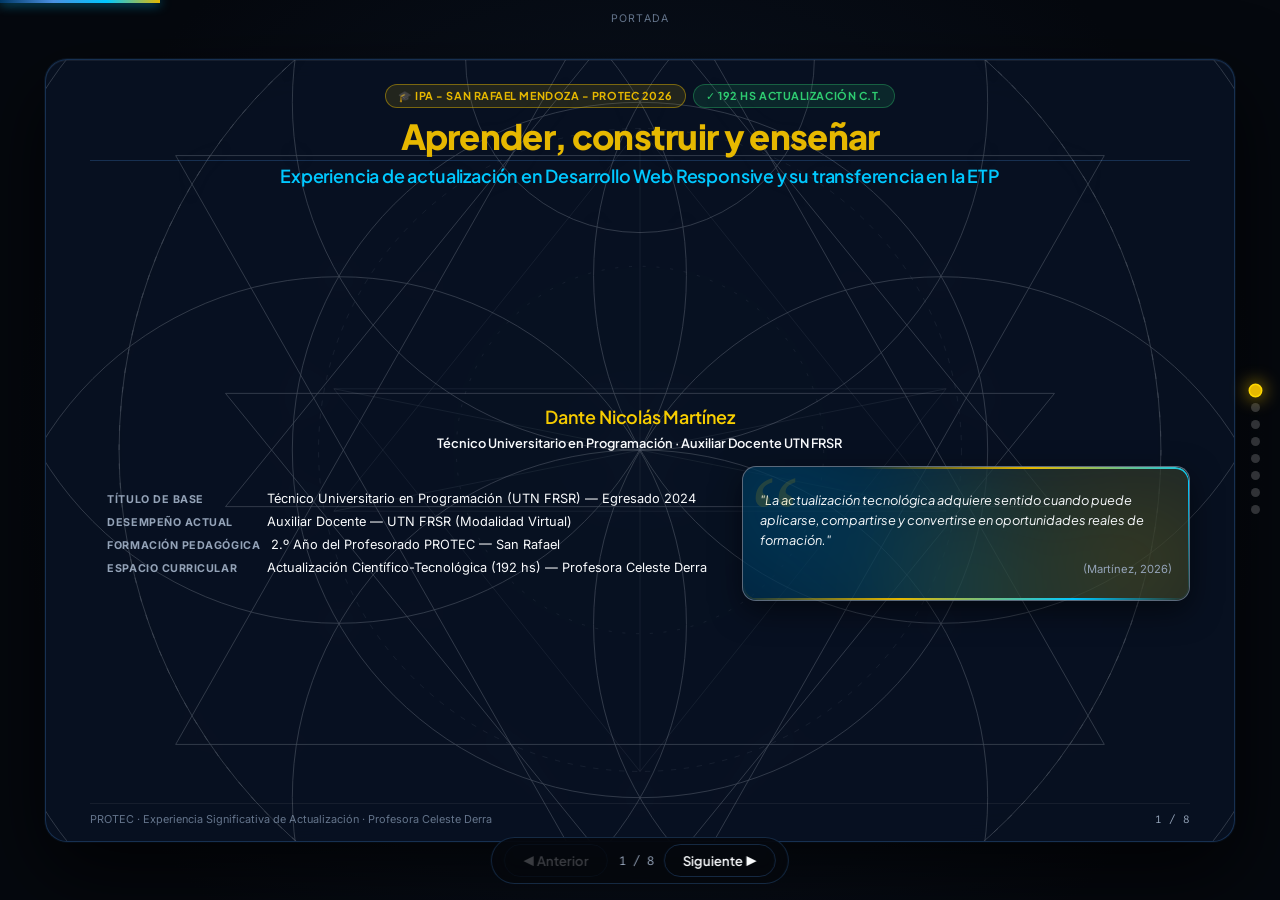
==== commit 3b478a57: "realice diferentes cambios manuales a la presentacion" ====
--- a/index.html
+++ b/index.html
@@ -1,1018 +1,2149 @@
-<!DOCTYPE html>
+<!doctype html>
 <html lang="es">
-<head>
-  <meta charset="UTF-8">
-  <meta name="viewport" content="width=device-width, initial-scale=1.0">
-  <meta name="description" content="PROTEC — Aprender, construir y enseñar. Dante Nicolás Martínez. Desarrollo Web Responsive y su transferencia en la ETP.">
-  <title>PROTEC — Aprender, construir y enseñar · Nicolás Martínez</title>
-  <link rel="icon" href="data:image/svg+xml,<svg xmlns='http://www.w3.org/2000/svg' viewBox='0 0 32 32'><rect width='32' height='32' rx='6' fill='%23003865'/><text x='4' y='24' font-size='20' font-family='monospace' fill='%23E6B800'>&lt;/&gt;</text></svg>">
-  <link id="hoja-estilos-principal" rel="stylesheet" href="estilos.css">
-</head>
-<body data-slide-theme="metatron">
-
-  <!-- CANVAS PARA PARTICULAS Y CHISPAS DEL CURSOR -->
-  <canvas id="mouse-particles-canvas" aria-hidden="true"></canvas>
-
-  <!-- MODAL DEMOSTRACIÓN HTML PURO SIN CSS (SLIDE 4) -->
-  <div id="modal-html-puro" class="modal-html-puro-overlay" aria-hidden="true">
-    <div class="barra-control-html-puro">
-      <span class="aviso-html-puro">⚡ <strong>DEMOSTRACIÓN EN VIVO:</strong> Así se visualiza el contenido en puro HTML crudo (Sin CSS3)</span>
-      <button type="button" class="btn-magia-css3" onclick="cerrarDemoSinCSS()">✨ Restaurar Magia de CSS3 Moderno</button>
+  <head>
+    <meta charset="UTF-8" />
+    <meta name="viewport" content="width=device-width, initial-scale=1.0" />
+    <meta
+      name="description"
+      content="PROTEC — Aprender, construir y enseñar. Dante Nicolás Martínez. Desarrollo Web Responsive y su transferencia en la ETP."
+    />
+    <title>PROTEC — Aprender, construir y enseñar · Nicolás Martínez</title>
+    <link
+      rel="icon"
+      href="data:image/svg+xml,<svg xmlns='http://www.w3.org/2000/svg' viewBox='0 0 32 32'><rect width='32' height='32' rx='6' fill='%23003865'/><text x='4' y='24' font-size='20' font-family='monospace' fill='%23E6B800'>&lt;/&gt;</text></svg>"
+    />
+    <link id="hoja-estilos-principal" rel="stylesheet" href="estilos.css" />
+  </head>
+  <body data-slide-theme="metatron">
+    <!-- CANVAS PARA PARTICULAS Y CHISPAS DEL CURSOR -->
+    <canvas id="mouse-particles-canvas" aria-hidden="true"></canvas>
+
+    <!-- MODAL DEMOSTRACIÓN HTML PURO SIN CSS (SLIDE 4) -->
+    <div
+      id="modal-html-puro"
+      class="modal-html-puro-overlay"
+      aria-hidden="true"
+    >
+      <div class="barra-control-html-puro">
+        <span class="aviso-html-puro"
+          >⚡ <strong>DEMOSTRACIÓN EN VIVO:</strong> Así se visualiza el
+          contenido en puro HTML crudo (Sin CSS3)</span
+        >
+        <button
+          type="button"
+          class="btn-magia-css3"
+          onclick="cerrarDemoSinCSS()"
+        >
+          ✨ Restaurar Magia de CSS3 Moderno
+        </button>
+      </div>
+      <div class="documento-html-crudo">
+        <h1>Certificación Oficial — freeCodeCamp</h1>
+        <h2>Responsive Web Design · Expedida el 13 de marzo de 2025</h2>
+        <hr />
+        <p>
+          Este es el documento renderizado por el navegador utilizando
+          exclusivamente las etiquetas nativas de <strong>HTML</strong> sin
+          ninguna regla de estilos, Flexbox, Grid ni aceleración por GPU.
+        </p>
+
+        <table border="1" cellpadding="8" cellspacing="0">
+          <thead>
+            <tr bgcolor="#E0E0E0">
+              <th>Eje Temático</th>
+              <th>Descripción del Estándar</th>
+              <th>Estado</th>
+            </tr>
+          </thead>
+          <tbody>
+            <tr>
+              <td>Diseño Adaptable (Mobile-First)</td>
+              <td>
+                Pensado primero para smartphones y adaptado con Media Queries a
+                desktop.
+              </td>
+              <td>Aprobado</td>
+            </tr>
+            <tr>
+              <td>Accesibilidad e Inclusión</td>
+              <td>
+                Estándares WCAG AAA, soporte de lectores de pantalla y contraste
+                nativo.
+              </td>
+              <td>Aprobado</td>
+            </tr>
+            <tr>
+              <td>HTML5 Semántico</td>
+              <td>
+                Jerarquía estructural para motores de búsqueda: &lt;header&gt;,
+                &lt;main&gt;, &lt;footer&gt;.
+              </td>
+              <td>Aprobado</td>
+            </tr>
+            <tr>
+              <td>CSS3 Moderno</td>
+              <td>
+                Variables CSS, maquetación multidimensional y animaciones a 60
+                FPS.
+              </td>
+              <td>
+                <a
+                  href="#"
+                  onclick="
+                    cerrarDemoSinCSS();
+                    return false;
+                  "
+                  >[Activar CSS3 Ahora]</a
+                >
+              </td>
+            </tr>
+          </tbody>
+        </table>
+
+        <h3>Imagen del Certificado en bruto (sin maquetar ni estilizar):</h3>
+        <img
+          src="imagenes/mi certificado.webp"
+          alt="Certificado oficial freeCodeCamp"
+          class="img-html-crudo"
+          decoding="async"
+        />
+
+        <h3>Conclusiones en texto plano:</h3>
+        <ul>
+          <li>
+            Sin CSS, la web es funcional pero carece de identidad visual,
+            jerarquía espacial y adaptabilidad.
+          </li>
+          <li>
+            El diseño responsive y la experiencia moderna son el resultado
+            directo del poder de CSS3.
+          </li>
+        </ul>
+        <p>
+          <em
+            >"Un sitio web que no se adapta hoy, es una experiencia que
+            excluye."</em
+          >
+        </p>
+        <p>
+          <a
+            href="#"
+            onclick="
+              cerrarDemoSinCSS();
+              return false;
+            "
+            >&lt;&lt; Volver a la presentación moderna con CSS3</a
+          >
+        </p>
+      </div>
     </div>
-    <div class="documento-html-crudo">
-      <h1>Certificación Oficial — freeCodeCamp</h1>
-      <h2>Responsive Web Design · Expedida el 13 de marzo de 2025</h2>
-      <hr>
-      <p>Este es el documento renderizado por el navegador utilizando exclusivamente las etiquetas nativas de <strong>HTML</strong> sin ninguna regla de estilos, Flexbox, Grid ni aceleración por GPU.</p>
-      
-      <table border="1" cellpadding="8" cellspacing="0">
-        <thead>
-          <tr bgcolor="#E0E0E0">
-            <th>Eje Temático</th>
-            <th>Descripción del Estándar</th>
-            <th>Estado</th>
-          </tr>
-        </thead>
-        <tbody>
-          <tr>
-            <td>Diseño Adaptable (Mobile-First)</td>
-            <td>Pensado primero para smartphones y adaptado con Media Queries a desktop.</td>
-            <td>Aprobado</td>
-          </tr>
-          <tr>
-            <td>Accesibilidad e Inclusión</td>
-            <td>Estándares WCAG AAA, soporte de lectores de pantalla y contraste nativo.</td>
-            <td>Aprobado</td>
-          </tr>
-          <tr>
-            <td>HTML5 Semántico</td>
-            <td>Jerarquía estructural para motores de búsqueda: &lt;header&gt;, &lt;main&gt;, &lt;footer&gt;.</td>
-            <td>Aprobado</td>
-          </tr>
-          <tr>
-            <td>CSS3 Moderno</td>
-            <td>Variables CSS, maquetación multidimensional y animaciones a 60 FPS.</td>
-            <td><a href="#" onclick="cerrarDemoSinCSS(); return false;">[Activar CSS3 Ahora]</a></td>
-          </tr>
-        </tbody>
-      </table>
-
-      <h3>Imagen del Certificado en bruto (sin maquetar ni estilizar):</h3>
-      <img src="imagenes/mi certificado.webp" alt="Certificado oficial freeCodeCamp" class="img-html-crudo" decoding="async">
-
-      <h3>Conclusiones en texto plano:</h3>
-      <ul>
-        <li>Sin CSS, la web es funcional pero carece de identidad visual, jerarquía espacial y adaptabilidad.</li>
-        <li>El diseño responsive y la experiencia moderna son el resultado directo del poder de CSS3.</li>
-      </ul>
-      <p><em>"Un sitio web que no se adapta hoy, es una experiencia que excluye."</em></p>
-      <p><a href="#" onclick="cerrarDemoSinCSS(); return false;">&lt;&lt; Volver a la presentación moderna con CSS3</a></p>
+
+    <!-- BANNER DE ACCESIBILIDAD ALTO CONTRASTE (SLIDE 4 DEMO) -->
+    <div id="a11y-status-banner" class="a11y-banner" aria-live="polite">
+      ♿ Modo Alto Contraste & Accesibilidad WCAG AAA Activado
     </div>
-  </div>
-
-  <!-- BANNER DE ACCESIBILIDAD ALTO CONTRASTE (SLIDE 4 DEMO) -->
-  <div id="a11y-status-banner" class="a11y-banner" aria-live="polite">
-    ♿ Modo Alto Contraste & Accesibilidad WCAG AAA Activado
-  </div>
-
-  <!-- OVERLAY PANTALLA COMPLETA EN HOVER (SLIDE 2) -->
-  <div id="hover-fullscreen-overlay" class="hover-fullscreen-modal" aria-hidden="true">
-    <div class="hover-fullscreen-content">
-      <img src="imagenes/linea_tiempo.webp" alt="Línea de tiempo en pantalla completa" decoding="async">
+
+    <!-- OVERLAY PANTALLA COMPLETA EN HOVER (SLIDE 2) -->
+    <div
+      id="hover-fullscreen-overlay"
+      class="hover-fullscreen-modal"
+      aria-hidden="true"
+    >
+      <div class="hover-fullscreen-content">
+        <img
+          src="imagenes/linea_tiempo.webp"
+          alt="Línea de tiempo en pantalla completa"
+          decoding="async"
+        />
+      </div>
     </div>
-  </div>
-
-  <!-- MODAL INFOGRAFÍA HTML5 SEMÁNTICO (SLIDE 4) -->
-  <div id="modal-semantica" class="modal-educativo" aria-hidden="true">
-    <div class="modal-educativo-card">
-      <button class="modal-btn-cerrar" onclick="cerrarModalSemantica()" aria-label="Cerrar infografía">✕ Cerrar</button>
-      <div class="modal-header-sem">
-        <span class="modal-sem-badge">INFOGRAFÍA INTERACTIVA</span>
-        <h3>🏗 HTML5 Semántico vs. Sopa de Divs ("Div Soup")</h3>
-        <p class="modal-sub">La semántica otorga significado estructural real, accesibilidad universal para lectores de pantalla y optimización nativa para motores de búsqueda.</p>
-      </div>
-      <div class="semantica-comparativa">
-        <div class="semantica-col sem-mal">
-          <div class="sem-col-head">❌ Práctica Obsoleta ("Div Soup")</div>
-          <div class="sem-code-box">
-            <div class="sem-line">&lt;div class="header"&gt; &lt;!-- ¿Qué significa? --&gt;</div>
-            <div class="sem-line indent">&lt;div class="menu"&gt; Enlaces &lt;/div&gt;</div>
-            <div class="sem-line">&lt;/div&gt;</div>
-            <div class="sem-line">&lt;div class="main-content"&gt;</div>
-            <div class="sem-line indent">&lt;div class="entry"&gt; Artículo sin jerarquía &lt;/div&gt;</div>
-            <div class="sem-line indent">&lt;div class="sidebar"&gt; Lateral anónimo &lt;/div&gt;</div>
-            <div class="sem-line">&lt;/div&gt;</div>
-            <div class="sem-line">&lt;div class="footer"&gt; Pie no indexable &lt;/div&gt;</div>
+
+    <!-- MODAL INFOGRAFÍA HTML5 SEMÁNTICO (SLIDE 4) -->
+    <div id="modal-semantica" class="modal-educativo" aria-hidden="true">
+      <div class="modal-educativo-card">
+        <button
+          class="modal-btn-cerrar"
+          onclick="cerrarModalSemantica()"
+          aria-label="Cerrar infografía"
+        >
+          ✕ Cerrar
+        </button>
+        <div class="modal-header-sem">
+          <span class="modal-sem-badge">INFOGRAFÍA INTERACTIVA</span>
+          <h3>🏗 HTML5 Semántico vs. Sopa de Divs ("Div Soup")</h3>
+          <p class="modal-sub">
+            La semántica otorga significado estructural real, accesibilidad
+            universal para lectores de pantalla y optimización nativa para
+            motores de búsqueda.
+          </p>
+        </div>
+        <div class="semantica-comparativa">
+          <div class="semantica-col sem-mal">
+            <div class="sem-col-head">❌ Práctica Obsoleta ("Div Soup")</div>
+            <div class="sem-code-box">
+              <div class="sem-line">
+                &lt;div class="header"&gt; &lt;!-- ¿Qué significa? --&gt;
+              </div>
+              <div class="sem-line indent">
+                &lt;div class="menu"&gt; Enlaces &lt;/div&gt;
+              </div>
+              <div class="sem-line">&lt;/div&gt;</div>
+              <div class="sem-line">&lt;div class="main-content"&gt;</div>
+              <div class="sem-line indent">
+                &lt;div class="entry"&gt; Artículo sin jerarquía &lt;/div&gt;
+              </div>
+              <div class="sem-line indent">
+                &lt;div class="sidebar"&gt; Lateral anónimo &lt;/div&gt;
+              </div>
+              <div class="sem-line">&lt;/div&gt;</div>
+              <div class="sem-line">
+                &lt;div class="footer"&gt; Pie no indexable &lt;/div&gt;
+              </div>
+            </div>
+            <p class="sem-desc-col">
+              Los lectores de pantalla no saben qué es prioritario. Cero
+              accesibilidad y mantenimiento complejo.
+            </p>
           </div>
-          <p class="sem-desc-col">Los lectores de pantalla no saben qué es prioritario. Cero accesibilidad y mantenimiento complejo.</p>
-        </div>
-        <div class="semantica-col sem-bien">
-          <div class="sem-col-head">✅ Estándar W3C HTML5 Semántico</div>
-          <div class="sem-code-box bien">
-            <div class="sem-line tag-header">&lt;header&gt; Identidad y Encabezado &lt;/header&gt;</div>
-            <div class="sem-line tag-nav">&lt;nav&gt; Navegación Principal accesible &lt;/nav&gt;</div>
-            <div class="sem-line tag-main">&lt;main&gt; Contenido Central Único</div>
-            <div class="sem-line tag-article indent">&lt;article&gt; Publicación independiente &lt;/article&gt;</div>
-            <div class="sem-line tag-aside indent">&lt;aside&gt; Información complementaria &lt;/aside&gt;</div>
-            <div class="sem-line tag-main">&lt;/main&gt;</div>
-            <div class="sem-line tag-footer">&lt;footer&gt; Metadatos y Autoría &lt;/footer&gt;</div>
+          <div class="semantica-col sem-bien">
+            <div class="sem-col-head">✅ Estándar W3C HTML5 Semántico</div>
+            <div class="sem-code-box bien">
+              <div class="sem-line tag-header">
+                &lt;header&gt; Identidad y Encabezado &lt;/header&gt;
+              </div>
+              <div class="sem-line tag-nav">
+                &lt;nav&gt; Navegación Principal accesible &lt;/nav&gt;
+              </div>
+              <div class="sem-line tag-main">
+                &lt;main&gt; Contenido Central Único
+              </div>
+              <div class="sem-line tag-article indent">
+                &lt;article&gt; Publicación independiente &lt;/article&gt;
+              </div>
+              <div class="sem-line tag-aside indent">
+                &lt;aside&gt; Información complementaria &lt;/aside&gt;
+              </div>
+              <div class="sem-line tag-main">&lt;/main&gt;</div>
+              <div class="sem-line tag-footer">
+                &lt;footer&gt; Metadatos y Autoría &lt;/footer&gt;
+              </div>
+            </div>
+            <p class="sem-desc-col">
+              Interpretable por navegadores, robots e inteligencias
+              artificiales. La base del desarrollo web profesional.
+            </p>
           </div>
-          <p class="sem-desc-col">Interpretable por navegadores, robots e inteligencias artificiales. La base del desarrollo web profesional.</p>
         </div>
       </div>
     </div>
-  </div>
-
-  <!-- MODAL EMOTIVO DE CIERRE Y AGRADECIMIENTO (SLIDE 8) -->
-  <div id="modal-cierre-emotivo" class="modal-cierre-overlay" aria-hidden="true">
-    <div class="cierre-estrellas-fondo" aria-hidden="true"></div>
-    <div class="modal-cierre-content">
-      <div class="cierre-icono-glow">🙏</div>
-      <h2 class="cierre-titulo-emotivo">¡Muchas gracias por su atención!</h2>
-      <p class="cierre-texto-emotivo">
-        "La actualización tecnológica adquiere su verdadero valor cuando se comparte en el aula y abre oportunidades reales de formación y trabajo para nuestros estudiantes."
-      </p>
-      <p class="cierre-subtexto-emotivo">
-        Quedo a plena y grata disposición de la <strong>Prof. Celeste Derra</strong> y del honorable tribunal para preguntas, diálogo y reflexiones pedagógicas.
-      </p>
-      <div class="cierre-links-row">
-        <a href="https://portfolio-dante-martinez.netlify.app/" target="_blank" rel="noopener" class="btn-link-final btn-link-portafolio">🌐 Portafolio Personal</a>
-        <a href="https://youtube.com/@nicocode_programacion_simple?si=v0TufpfyqT4FD1Xe" target="_blank" rel="noopener" class="btn-link-final btn-link-youtube">📺 Canal YouTube "Nico Code"</a>
+
+    <!-- MODAL EMOTIVO DE CIERRE Y AGRADECIMIENTO (SLIDE 8) -->
+    <div
+      id="modal-cierre-emotivo"
+      class="modal-cierre-overlay"
+      aria-hidden="true"
+    >
+      <div class="cierre-estrellas-fondo" aria-hidden="true"></div>
+      <div class="modal-cierre-content">
+        <div class="cierre-icono-glow">🙏</div>
+        <h2 class="cierre-titulo-emotivo">¡Muchas gracias por su atención!</h2>
+        <p class="cierre-texto-emotivo">
+          "La actualización tecnológica adquiere su verdadero valor cuando se
+          comparte en el aula y abre oportunidades reales de formación y trabajo
+          para nuestros estudiantes."
+        </p>
+        <p class="cierre-subtexto-emotivo">
+          Quedo a plena y grata disposición de la
+          <strong>Prof. Celeste Derra</strong> y del honorable tribunal para
+          preguntas, diálogo y reflexiones pedagógicas.
+        </p>
+        <div class="cierre-links-row">
+          <a
+            href="https://portfolio-dante-martinez.netlify.app/"
+            target="_blank"
+            rel="noopener"
+            class="btn-link-final btn-link-portafolio"
+            >🌐 Portafolio Personal</a
+          >
+          <a
+            href="https://youtube.com/@nicocode_programacion_simple?si=v0TufpfyqT4FD1Xe"
+            target="_blank"
+            rel="noopener"
+            class="btn-link-final btn-link-youtube"
+            >📺 Canal YouTube "Nico Code"</a
+          >
+        </div>
+        <button
+          type="button"
+          class="btn-cerrar-emotivo"
+          onclick="cerrarModalCierreEmotivo()"
+        >
+          ✕ Volver a la presentación
+        </button>
       </div>
-      <button type="button" class="btn-cerrar-emotivo" onclick="cerrarModalCierreEmotivo()">✕ Volver a la presentación</button>
     </div>
-  </div>
-
-  <!-- PUNTERO DEL MOUSE DINÁMICO (CUSTOM CURSOR PARA SLIDES 2-8) -->
-  <div id="cursor-dot" aria-hidden="true"></div>
-  <div id="cursor-ring" aria-hidden="true"></div>
-  <div id="cursor-badge" aria-hidden="true"></div>
-
-  <!-- FONDO GLOBAL -->
-  <div class="fondo-global" aria-hidden="true"></div>
-
-  <!-- HUD Y NAVEGACIÓN -->
-  <div id="progreso" role="progressbar" aria-label="Progreso de la presentación"></div>
-  <nav id="indicadores" aria-label="Navegación por diapositivas"></nav>
-  <div id="timer-container" aria-hidden="true">
-    <span class="timer-etiqueta">Tiempo</span>
-    <span id="timer-display">00:00</span>
-  </div>
-  <div id="titulo-hud" aria-hidden="true"><span id="titulo-actual"></span></div>
-
-  <!-- LIGHTBOX -->
-  <div id="lightbox" role="dialog" aria-modal="true" aria-label="Imagen ampliada">
-    <button id="lightbox-cerrar" class="lightbox-btn-cerrar">✕ Cerrar (Esc)</button>
-    <img id="lightbox-img" src="" alt="Imagen ampliada">
-  </div>
-
-  <main id="escenario">
-
-    <!-- ══════════════════════════════════════════
+
+    <!-- PUNTERO DEL MOUSE DINÁMICO (CUSTOM CURSOR PARA SLIDES 2-8) -->
+    <div id="cursor-dot" aria-hidden="true"></div>
+    <div id="cursor-ring" aria-hidden="true"></div>
+    <div id="cursor-badge" aria-hidden="true"></div>
+
+    <!-- FONDO GLOBAL -->
+    <div class="fondo-global" aria-hidden="true"></div>
+
+    <!-- HUD Y NAVEGACIÓN -->
+    <div
+      id="progreso"
+      role="progressbar"
+      aria-label="Progreso de la presentación"
+    ></div>
+    <nav id="indicadores" aria-label="Navegación por diapositivas"></nav>
+    <div id="timer-container" aria-hidden="true">
+      <span class="timer-etiqueta">Tiempo</span>
+      <span id="timer-display">00:00</span>
+    </div>
+    <div id="titulo-hud" aria-hidden="true">
+      <span id="titulo-actual"></span>
+    </div>
+
+    <!-- LIGHTBOX -->
+    <div
+      id="lightbox"
+      role="dialog"
+      aria-modal="true"
+      aria-label="Imagen ampliada"
+    >
+      <button id="lightbox-cerrar" class="lightbox-btn-cerrar">
+        ✕ Cerrar (Esc)
+      </button>
+      <img id="lightbox-img" src="" alt="Imagen ampliada" />
+    </div>
+
+    <main id="escenario">
+      <!-- ══════════════════════════════════════════
          SLIDE 1 — PORTADA
          Fondo: Geometría Sagrada / Metatrón en Color Plata Elegante
          ══════════════════════════════════════════ -->
-    <section class="diapositiva activa" data-titulo="Portada" data-theme="metatron" aria-label="Diapositiva 1">
-
-      <div class="slide-bg" aria-hidden="true">
-        <svg class="geo-principal geo-plata" viewBox="0 0 1000 1000" xmlns="http://www.w3.org/2000/svg">
-          <circle cx="500" cy="500" r="460"/>
-          <circle cx="500" cy="500" r="307"/>
-          <circle cx="500" cy="154" r="154"/>
-          <circle cx="500" cy="193" r="307"/>
-          <circle cx="500" cy="807" r="307"/>
-          <circle cx="234" cy="346" r="307"/>
-          <circle cx="766" cy="346" r="307"/>
-          <circle cx="234" cy="654" r="307"/>
-          <circle cx="766" cy="654" r="307"/>
-          <polygon points="500,40 910,760 90,760"/>
-          <polygon points="500,960 90,240 910,240"/>
-          <polygon points="500,100 866,550 134,550"/>
-          <polygon points="500,900 134,450 866,450"/>
-          <circle cx="500" cy="500" r="460" stroke-dasharray="5 12"/>
-        </svg>
-        <svg class="geo-plata-secundaria" viewBox="0 0 1000 1000" xmlns="http://www.w3.org/2000/svg">
-          <circle cx="500" cy="500" r="420" stroke-dasharray="7 10"/>
-          <polygon points="500,80 900,580 100,580"/>
-          <polygon points="500,920 100,420 900,420"/>
-          <circle cx="500" cy="500" r="240" stroke-dasharray="4 14"/>
-          <line x1="500" y1="80" x2="500" y2="920"/>
-          <line x1="100" y1="580" x2="900" y2="420"/>
-          <line x1="900" y1="580" x2="100" y2="420"/>
-        </svg>
-      </div>
-
-      <div class="slide-contenido slide-portada-centrada">
-        <div class="portada-header-centrado">
-          <div class="badges-row badges-centradas">
-            <span class="badge badge-ipa">🎓 IPA - San Rafael Mendoza - PROTEC</span>
-            <span class="badge badge-hrs">✓ 192 hs</span>
+      <section
+        class="diapositiva activa"
+        data-titulo="Portada"
+        data-theme="metatron"
+        aria-label="Diapositiva 1"
+      >
+        <div class="slide-bg" aria-hidden="true">
+          <svg
+            class="geo-principal geo-plata"
+            viewBox="0 0 1000 1000"
+            xmlns="http://www.w3.org/2000/svg"
+          >
+            <circle cx="500" cy="500" r="460" />
+            <circle cx="500" cy="500" r="307" />
+            <circle cx="500" cy="154" r="154" />
+            <circle cx="500" cy="193" r="307" />
+            <circle cx="500" cy="807" r="307" />
+            <circle cx="234" cy="346" r="307" />
+            <circle cx="766" cy="346" r="307" />
+            <circle cx="234" cy="654" r="307" />
+            <circle cx="766" cy="654" r="307" />
+            <polygon points="500,40 910,760 90,760" />
+            <polygon points="500,960 90,240 910,240" />
+            <polygon points="500,100 866,550 134,550" />
+            <polygon points="500,900 134,450 866,450" />
+            <circle cx="500" cy="500" r="460" stroke-dasharray="5 12" />
+          </svg>
+          <svg
+            class="geo-plata-secundaria"
+            viewBox="0 0 1000 1000"
+            xmlns="http://www.w3.org/2000/svg"
+          >
+            <circle cx="500" cy="500" r="420" stroke-dasharray="7 10" />
+            <polygon points="500,80 900,580 100,580" />
+            <polygon points="500,920 100,420 900,420" />
+            <circle cx="500" cy="500" r="240" stroke-dasharray="4 14" />
+            <line x1="500" y1="80" x2="500" y2="920" />
+            <line x1="100" y1="580" x2="900" y2="420" />
+            <line x1="900" y1="580" x2="100" y2="420" />
+          </svg>
+        </div>
+
+        <div class="slide-contenido slide-portada-centrada">
+          <div class="portada-header-centrado">
+            <div class="badges-row badges-centradas">
+              <span class="badge badge-ipa"
+                >🎓 IPA - San Rafael Mendoza - PROTEC 2026</span
+              >
+              <span class="badge badge-hrs">✓ 192 hs Actualización C.T.</span>
+            </div>
+            <h1 class="titulo-centrado">Aprender, construir y enseñar</h1>
+            <h2 class="subtitulo-centrado">
+              Experiencia de actualización en Desarrollo Web Responsive y su
+              transferencia en la ETP
+            </h2>
           </div>
-          <h1 class="titulo-centrado">Aprender, construir y enseñar</h1>
-          <h2 class="subtitulo-centrado">Experiencia de actualización en Desarrollo Web Responsive y su transferencia en la ETP</h2>
-        </div>
-
-        <div class="portada-layout-centrado">
-          <div class="portada-autor-bloque">
-            <p class="nombre-principal-grande">Dante Nicolás Martínez</p>
-            <p class="portada-rol-centrado">Técnico Universitario en Programación · Auxiliar Docente UTN FRSR</p>
-          </div>
-
-          <div class="portada-grid-datos">
-            <ul class="datos-lista datos-lista-compacta">
-              <li class="dato-item">
-                <span class="dato-label">Título de base</span>
-                <span>Técnico Universitario en Programación (UTN FRSR) — Egresado 2024</span>
-              </li>
-              <li class="dato-item">
-                <span class="dato-label">Desempeño actual</span>
-                <span>Auxiliar Docente y Tutor — UTN FRSR (Modalidad Virtual)</span>
-              </li>
-              <li class="dato-item">
-                <span class="dato-label">Formación pedagógica</span>
-                <span>2.º Año del Profesorado para la ETP — Mendoza</span>
-              </li>
-              <li class="dato-item">
-                <span class="dato-label">Espacio curricular</span>
-                <span>Actualización Científico-Tecnológica (192 hs) — Prof. Celeste Derra</span>
-              </li>
-            </ul>
-
-            <aside class="portada-cita animada cita-plata">
-              <div class="cita-mesh" aria-hidden="true"></div>
-              <div class="cita-contenido">
-                <p class="cita-texto">"La actualización tecnológica adquiere sentido cuando puede aplicarse, compartirse y convertirse en oportunidades reales de formación."</p>
-                <span class="cita-firma">— Idea fuerza de PROTEC</span>
-              </div>
-              <div class="cita-borde-brillo" aria-hidden="true"></div>
-            </aside>
+
+          <div class="portada-layout-centrado">
+            <div class="portada-autor-bloque">
+              <h2 class="nombre-principal-grande">Dante Nicolás Martínez</h2>
+              <p class="portada-rol-centrado">
+                Técnico Universitario en Programación · Auxiliar Docente UTN
+                FRSR
+              </p>
+            </div>
+
+            <div class="portada-grid-datos">
+              <ul class="datos-lista datos-lista-compacta">
+                <li class="dato-item">
+                  <span class="dato-label">Título de base</span>
+                  <span
+                    >Técnico Universitario en Programación (UTN FRSR) — Egresado
+                    2024</span
+                  >
+                </li>
+                <li class="dato-item">
+                  <span class="dato-label">Desempeño actual</span>
+                  <span>Auxiliar Docente — UTN FRSR (Modalidad Virtual)</span>
+                </li>
+                <li class="dato-item">
+                  <span class="dato-label">Formación pedagógica</span>
+                  <span>2.º Año del Profesorado PROTEC — San Rafael</span>
+                </li>
+                <li class="dato-item">
+                  <span class="dato-label">Espacio curricular</span>
+                  <span
+                    >Actualización Científico-Tecnológica (192 hs) — Profesora
+                    Celeste Derra</span
+                  >
+                </li>
+              </ul>
+
+              <aside class="portada-cita animada cita-plata">
+                <div class="cita-mesh" aria-hidden="true"></div>
+                <div class="cita-contenido">
+                  <p class="cita-texto">
+                    "La actualización tecnológica adquiere sentido cuando puede
+                    aplicarse, compartirse y convertirse en oportunidades reales
+                    de formación."
+                  </p>
+                  <span class="cita-firma">(Martínez, 2026)</span>
+                </div>
+                <div class="cita-borde-brillo" aria-hidden="true"></div>
+              </aside>
+            </div>
           </div>
         </div>
-      </div>
-
-      <footer class="footer">
-        <span>PROTEC · Experiencia Significativa de Actualización · Prof. Celeste Derra</span>
-        <span class="footer-numero"></span>
-      </footer>
-    </section>
-
-    <!-- ══════════════════════════════════════════
+
+        <footer class="footer">
+          <span
+            >PROTEC · Experiencia Significativa de Actualización · Profesora
+            Celeste Derra</span
+          >
+          <span class="footer-numero"></span>
+        </footer>
+      </section>
+
+      <!-- ══════════════════════════════════════════
          SLIDE 2 — LÍNEA DE TIEMPO
          Fondo: Geometría Sagrada Colorida + Pantalla Completa con Cooldown de 2s
          ══════════════════════════════════════════ -->
-    <section class="diapositiva" data-titulo="Trayectoria y Ciclo" data-theme="sacred" aria-label="Diapositiva 2" aria-hidden="true">
-
-      <div class="slide-bg slide-bg-sacred" aria-hidden="true">
-        <svg class="geo-sacred-flor geo-sacred-destacada" viewBox="0 0 800 800" xmlns="http://www.w3.org/2000/svg">
-          <defs>
-            <linearGradient id="grad-sacred-1" x1="0%" y1="0%" x2="100%" y2="100%">
-              <stop offset="0%" stop-color="#00C8FF" stop-opacity="0.85"/>
-              <stop offset="50%" stop-color="#E6B800" stop-opacity="0.75"/>
-              <stop offset="100%" stop-color="#FF3366" stop-opacity="0.85"/>
-            </linearGradient>
-            <linearGradient id="grad-sacred-2" x1="100%" y1="0%" x2="0%" y2="100%">
-              <stop offset="0%" stop-color="#41B883" stop-opacity="0.75"/>
-              <stop offset="50%" stop-color="#00C8FF" stop-opacity="0.70"/>
-              <stop offset="100%" stop-color="#9B59B6" stop-opacity="0.85"/>
-            </linearGradient>
-          </defs>
-          <circle cx="400" cy="400" r="360" stroke="url(#grad-sacred-1)" stroke-width="1.8" fill="none"/>
-          <circle cx="400" cy="400" r="240" stroke="url(#grad-sacred-2)" stroke-width="1.8" fill="none"/>
-          <circle cx="400" cy="400" r="120" stroke="url(#grad-sacred-1)" stroke-width="1.8" fill="none"/>
-          <circle cx="400" cy="280" r="120" stroke="url(#grad-sacred-1)" stroke-width="1.8" fill="none"/>
-          <circle cx="400" cy="520" r="120" stroke="url(#grad-sacred-1)" stroke-width="1.8" fill="none"/>
-          <circle cx="296" cy="340" r="120" stroke="url(#grad-sacred-2)" stroke-width="1.8" fill="none"/>
-          <circle cx="504" cy="340" r="120" stroke="url(#grad-sacred-2)" stroke-width="1.8" fill="none"/>
-          <circle cx="296" cy="460" r="120" stroke="url(#grad-sacred-1)" stroke-width="1.8" fill="none"/>
-          <circle cx="504" cy="460" r="120" stroke="url(#grad-sacred-1)" stroke-width="1.8" fill="none"/>
-          <polygon points="400,60 694,570 106,570" stroke="url(#grad-sacred-2)" stroke-width="1.4" fill="none"/>
-          <polygon points="400,740 106,230 694,230" stroke="url(#grad-sacred-1)" stroke-width="1.4" fill="none"/>
-          <circle cx="400" cy="400" r="380" stroke="#E6B800" stroke-width="1" stroke-dasharray="8 14" fill="none"/>
-        </svg>
-      </div>
-
-      <div class="slide-contenido">
-        <h1 class="titulo-centrado">Mi Trayectoria y el Ciclo de Aprendizaje</h1>
-        <h2 class="subtitulo-centrado">¿Cuándo podemos decir que realmente aprendimos algo técnico?</h2>
-
-        <div class="timeline-box-refactor">
-          <div class="timeline-left-column">
-            <!-- Imagen con despliegue en hover y cooldown de 2 segundos -->
-            <div class="timeline-fullscreen-hover-trigger" id="timeline-hover-card"
-                 onmouseenter="manejarHoverImagenSlide2(true)"
-                 onmouseleave="manejarHoverImagenSlide2(false)"
-                 onclick="abrirLightbox('imagenes/linea_tiempo.webp')"
-                 title="Pasa el cursor para ampliar en pantalla completa">
-              <div class="zoom-glow-aura"></div>
-              <img src="imagenes/linea_tiempo.webp"
-                   alt="Línea de tiempo personal — de la curiosidad tecnológica a la vocación pedagógica"
-                   class="timeline-img-zoomable" id="timeline-img-elem" decoding="async">
-              <span class="timeline-hover-badge">🔍 Clic o pasa el ratón para ampliar</span>
+      <section
+        class="diapositiva"
+        data-titulo="Trayectoria y Ciclo"
+        data-theme="sacred"
+        aria-label="Diapositiva 2"
+        aria-hidden="true"
+      >
+        <div class="slide-bg slide-bg-sacred" aria-hidden="true">
+          <svg
+            class="geo-sacred-flor geo-sacred-destacada"
+            viewBox="0 0 800 800"
+            xmlns="http://www.w3.org/2000/svg"
+          >
+            <defs>
+              <linearGradient
+                id="grad-sacred-1"
+                x1="0%"
+                y1="0%"
+                x2="100%"
+                y2="100%"
+              >
+                <stop offset="0%" stop-color="#00C8FF" stop-opacity="0.85" />
+                <stop offset="50%" stop-color="#E6B800" stop-opacity="0.75" />
+                <stop offset="100%" stop-color="#FF3366" stop-opacity="0.85" />
+              </linearGradient>
+              <linearGradient
+                id="grad-sacred-2"
+                x1="100%"
+                y1="0%"
+                x2="0%"
+                y2="100%"
+              >
+                <stop offset="0%" stop-color="#41B883" stop-opacity="0.75" />
+                <stop offset="50%" stop-color="#00C8FF" stop-opacity="0.70" />
+                <stop offset="100%" stop-color="#9B59B6" stop-opacity="0.85" />
+              </linearGradient>
+            </defs>
+            <circle
+              cx="400"
+              cy="400"
+              r="360"
+              stroke="url(#grad-sacred-1)"
+              stroke-width="1.8"
+              fill="none"
+            />
+            <circle
+              cx="400"
+              cy="400"
+              r="240"
+              stroke="url(#grad-sacred-2)"
+              stroke-width="1.8"
+              fill="none"
+            />
+            <circle
+              cx="400"
+              cy="400"
+              r="120"
+              stroke="url(#grad-sacred-1)"
+              stroke-width="1.8"
+              fill="none"
+            />
+            <circle
+              cx="400"
+              cy="280"
+              r="120"
+              stroke="url(#grad-sacred-1)"
+              stroke-width="1.8"
+              fill="none"
+            />
+            <circle
+              cx="400"
+              cy="520"
+              r="120"
+              stroke="url(#grad-sacred-1)"
+              stroke-width="1.8"
+              fill="none"
+            />
+            <circle
+              cx="296"
+              cy="340"
+              r="120"
+              stroke="url(#grad-sacred-2)"
+              stroke-width="1.8"
+              fill="none"
+            />
+            <circle
+              cx="504"
+              cy="340"
+              r="120"
+              stroke="url(#grad-sacred-2)"
+              stroke-width="1.8"
+              fill="none"
+            />
+            <circle
+              cx="296"
+              cy="460"
+              r="120"
+              stroke="url(#grad-sacred-1)"
+              stroke-width="1.8"
+              fill="none"
+            />
+            <circle
+              cx="504"
+              cy="460"
+              r="120"
+              stroke="url(#grad-sacred-1)"
+              stroke-width="1.8"
+              fill="none"
+            />
+            <polygon
+              points="400,60 694,570 106,570"
+              stroke="url(#grad-sacred-2)"
+              stroke-width="1.4"
+              fill="none"
+            />
+            <polygon
+              points="400,740 106,230 694,230"
+              stroke="url(#grad-sacred-1)"
+              stroke-width="1.4"
+              fill="none"
+            />
+            <circle
+              cx="400"
+              cy="400"
+              r="380"
+              stroke="#E6B800"
+              stroke-width="1"
+              stroke-dasharray="8 14"
+              fill="none"
+            />
+          </svg>
+        </div>
+
+        <div class="slide-contenido">
+          <h1 class="titulo-centrado">
+            Mi Trayectoria y el Ciclo de Aprendizaje
+          </h1>
+          <h2 class="subtitulo-centrado">
+            ¿Cuándo podemos decir que realmente aprendimos algo técnico?
+          </h2>
+
+          <div class="timeline-box-refactor">
+            <div class="timeline-left-column">
+              <!-- Imagen con despliegue en hover y cooldown de 2 segundos -->
+              <div
+                class="timeline-fullscreen-hover-trigger"
+                id="timeline-hover-card"
+                onmouseenter="manejarHoverImagenSlide2(true)"
+                onmouseleave="manejarHoverImagenSlide2(false)"
+                onclick="abrirLightbox('imagenes/linea_tiempo.webp')"
+                title="Pasa el cursor para ampliar en pantalla completa"
+              >
+                <div class="zoom-glow-aura"></div>
+                <img
+                  src="imagenes/linea_tiempo.webp"
+                  alt="Línea de tiempo personal — de la curiosidad tecnológica a la vocación pedagógica"
+                  class="timeline-img-zoomable"
+                  id="timeline-img-elem"
+                  decoding="async"
+                />
+                <span class="timeline-hover-badge"
+                  >🔍 Clic o pasa el ratón para ampliar</span
+                >
+              </div>
+
+              <!-- Frase footer reubicada debajo de la imagen -->
+              <div class="timeline-frase-debajo">
+                <p class="idea-fuerza">
+                  "Esta experiencia que vengo a mostrarles resume justamente el
+                  recorrido del curso"
+                </p>
+              </div>
             </div>
 
-            <!-- Frase footer reubicada debajo de la imagen -->
-            <div class="timeline-frase-debajo">
-              <p class="idea-fuerza">"Esta experiencia que vengo a mostrarles resume justamente ese recorrido."</p>
+            <div class="timeline-info-refactor">
+              <h3 class="ciclo-titulo-centrado">
+                En mi experiencia, aprender ocurre en 4 etapas:
+              </h3>
+              <ul class="ciclo-lista">
+                <li class="ciclo-item">
+                  <span class="ciclo-n">1</span>
+                  <span class="ciclo-txt"
+                    ><strong>Comprender:</strong> Fundamentos y estándares
+                    globales del desarrollo web.</span
+                  >
+                </li>
+                <li class="ciclo-item">
+                  <span class="ciclo-n">2</span>
+                  <span class="ciclo-txt"
+                    ><strong>Construir:</strong> Traducir esos saberes en
+                    productos concretos y funcionales.</span
+                  >
+                </li>
+                <li class="ciclo-item">
+                  <span class="ciclo-n">3</span>
+                  <span class="ciclo-txt"
+                    ><strong>Resolver:</strong> Enfrentar y superar los
+                    problemas prácticos del desarrollo real.</span
+                  >
+                </li>
+                <li class="ciclo-item">
+                  <span class="ciclo-n">4</span>
+                  <span class="ciclo-txt"
+                    ><strong>Enseñar:</strong> Llevar el conocimiento al aula
+                    para multiplicar su impacto.</span
+                  >
+                </li>
+              </ul>
             </div>
           </div>
-
-          <div class="timeline-info-refactor">
-            <h3 class="ciclo-titulo-centrado">En mi experiencia, aprender ocurre en 4 etapas:</h3>
-            <ul class="ciclo-lista">
-              <li class="ciclo-item">
-                <span class="ciclo-n">1</span>
-                <span class="ciclo-txt"><strong>Comprender:</strong> Fundamentos y estándares globales del desarrollo web.</span>
-              </li>
-              <li class="ciclo-item">
-                <span class="ciclo-n">2</span>
-                <span class="ciclo-txt"><strong>Construir:</strong> Traducir esos saberes en productos concretos y funcionales.</span>
-              </li>
-              <li class="ciclo-item">
-                <span class="ciclo-n">3</span>
-                <span class="ciclo-txt"><strong>Resolver:</strong> Enfrentar y superar los problemas prácticos del desarrollo real.</span>
-              </li>
-              <li class="ciclo-item">
-                <span class="ciclo-n">4</span>
-                <span class="ciclo-txt"><strong>Enseñar:</strong> Llevar el conocimiento al aula para multiplicar su impacto.</span>
-              </li>
-            </ul>
-          </div>
         </div>
-      </div>
-
-      <footer class="footer">
-        <span>PROTEC · Experiencia Significativa de Actualización · Prof. Celeste Derra</span>
-        <span class="footer-numero"></span>
-      </footer>
-    </section>
-
-    <!-- ══════════════════════════════════════════
+
+        <footer class="footer">
+          <span
+            >PROTEC · Experiencia Significativa de Actualización · Profesora
+            Celeste Derra</span
+          >
+          <span class="footer-numero"></span>
+        </footer>
+      </section>
+
+      <!-- ══════════════════════════════════════════
          SLIDE 3 — ¿POR QUÉ FREECODECAMP?
          Pastillas con Cooldown 2s, Padding Cuidadoso y Texto ABP
          ══════════════════════════════════════════ -->
-    <section class="diapositiva" data-titulo="¿Por qué freeCodeCamp?" data-theme="code" aria-label="Diapositiva 3" aria-hidden="true">
-
-      <div class="slide-bg" aria-hidden="true">
-        <span class="code-tag">&lt;html&gt;</span>
-        <span class="code-tag">{ CSS3 }</span>
-        <span class="code-tag">&lt;main role="main"&gt;</span>
-        <span class="code-tag">@media (max-width: 768px)</span>
-        <span class="code-tag">display: grid;</span>
-        <span class="code-tag">&lt;section&gt;</span>
-        <span class="code-tag">display: flex;</span>
-        <span class="code-tag">backdrop-filter: blur()</span>
-        <span class="code-tag">/* 300 Horas */</span>
-        <span class="code-tag">:root { --accent }</span>
-      </div>
-
-      <div class="slide-contenido">
-        <h1 class="titulo-centrado">¿Por qué elegí freeCodeCamp?</h1>
-        <h2 class="subtitulo-centrado">Certificación Internacional en Responsive Web Design — 300 horas</h2>
-
-        <div class="freecode-grid-refactor" id="freecode-display-grid">
-          <div class="freecode-card spotlight-card" data-card-idx="1"
-               onmouseenter="iniciarSpotlightCard(this)" onmouseleave="finalizarSpotlightCard(this)">
-            <div class="freecode-icon-box">
-              <span class="freecode-icon">🆓</span>
+      <section
+        class="diapositiva"
+        data-titulo="¿Por qué freeCodeCamp?"
+        data-theme="code"
+        aria-label="Diapositiva 3"
+        aria-hidden="true"
+      >
+        <div class="slide-bg" aria-hidden="true">
+          <span class="code-tag">&lt;html&gt;</span>
+          <span class="code-tag">{ CSS3 }</span>
+          <span class="code-tag">&lt;main role="main"&gt;</span>
+          <span class="code-tag">@media (max-width: 768px)</span>
+          <span class="code-tag">display: grid;</span>
+          <span class="code-tag">&lt;section&gt;</span>
+          <span class="code-tag">display: flex;</span>
+          <span class="code-tag">backdrop-filter: blur()</span>
+          <span class="code-tag">/* 300 Horas */</span>
+          <span class="code-tag">:root { --accent }</span>
+        </div>
+
+        <div class="slide-contenido">
+          <h1 class="titulo-centrado">¿Por qué elegí freeCodeCamp?</h1>
+          <h2 class="subtitulo-centrado">
+            Certificación Internacional en Responsive Web Design — 300 horas
+          </h2>
+
+          <div class="freecode-grid-refactor" id="freecode-display-grid">
+            <div
+              class="freecode-card spotlight-card"
+              data-card-idx="1"
+              onmouseenter="iniciarSpotlightCard(this)"
+              onmouseleave="finalizarSpotlightCard(this)"
+            >
+              <div class="freecode-icon-box">
+                <span class="freecode-icon">🆓</span>
+              </div>
+              <div class="freecode-text-content">
+                <p class="freecode-titulo">
+                  100% Gratuito · Sin Fines de Lucro
+                </p>
+                <p class="freecode-desc">
+                  Acceso universal y libre.
+                  <strong>Sin costo ni barreras de entrada</strong> para que
+                  cualquier estudiante técnico pueda formarse al nivel de la
+                  industria global.
+                </p>
+              </div>
             </div>
-            <div class="freecode-text-content">
-              <p class="freecode-titulo">100% Gratuito · Sin Fines de Lucro</p>
-              <p class="freecode-desc">Acceso universal y libre. <strong>Sin costo ni barreras de entrada</strong> para que cualquier estudiante técnico pueda formarse al nivel de la industria global.</p>
+
+            <div
+              class="freecode-card spotlight-card"
+              data-card-idx="2"
+              onmouseenter="iniciarSpotlightCard(this)"
+              onmouseleave="finalizarSpotlightCard(this)"
+            >
+              <div class="freecode-icon-box">
+                <span class="freecode-icon">💻</span>
+              </div>
+              <div class="freecode-text-content">
+                <p class="freecode-titulo">Metodología ABP en Vivo</p>
+                <p class="freecode-desc">
+                  <strong
+                    >Aprendizaje basado en proyectos reales (ABP), iterando
+                    directamente en el navegador con pruebas automáticas
+                    integradas.</strong
+                  >
+                </p>
+              </div>
+            </div>
+
+            <div
+              class="freecode-card spotlight-card"
+              data-card-idx="3"
+              onmouseenter="iniciarSpotlightCard(this)"
+              onmouseleave="finalizarSpotlightCard(this)"
+            >
+              <div class="freecode-icon-box">
+                <span class="freecode-icon">🌎</span>
+              </div>
+              <div class="freecode-text-content">
+                <p class="freecode-titulo">Comunidad Global & Ecosistema</p>
+                <p class="freecode-desc">
+                  Más de <strong>100.000 graduados</strong> trabajando en
+                  gigantes tecnológicos: Amazon, Spotify, Apple, Google y
+                  Microsoft.
+                </p>
+              </div>
+            </div>
+
+            <div
+              class="freecode-card spotlight-card"
+              data-card-idx="4"
+              onmouseenter="iniciarSpotlightCard(this)"
+              onmouseleave="finalizarSpotlightCard(this)"
+            >
+              <div class="freecode-icon-box">
+                <span class="freecode-icon">📈</span>
+              </div>
+              <div class="freecode-text-content">
+                <p class="freecode-titulo">
+                  Estándares Demandados en la Industria
+                </p>
+                <p class="freecode-desc">
+                  HTML5 semántico, CSS3 moderno, Flexbox, CSS Grid y
+                  accesibilidad universal (a11y) — las
+                  <strong>bases insustituibles</strong> del software.
+                </p>
+              </div>
             </div>
           </div>
 
-          <div class="freecode-card spotlight-card" data-card-idx="2"
-               onmouseenter="iniciarSpotlightCard(this)" onmouseleave="finalizarSpotlightCard(this)">
-            <div class="freecode-icon-box">
-              <span class="freecode-icon">💻</span>
+          <!-- DEMO EN VIVO DE CAPACIDADES CSS/HTML -->
+          <div class="tech-demo-bar">
+            <div class="demo-tag">⚡ Demostración en Vivo:</div>
+            <div class="demo-buttons">
+              <button
+                type="button"
+                class="btn-demo-mode active"
+                onclick="cambiarModoDemo(this, 'normal')"
+              >
+                Normal
+              </button>
+              <button
+                type="button"
+                class="btn-demo-mode"
+                onclick="cambiarModoDemo(this, 'flex')"
+              >
+                Flexbox Dinámico
+              </button>
+              <button
+                type="button"
+                class="btn-demo-mode"
+                onclick="cambiarModoDemo(this, 'grid')"
+              >
+                CSS Grid Inspector 3D
+              </button>
+              <button
+                type="button"
+                class="btn-demo-mode"
+                onclick="cambiarModoDemo(this, 'cyberpunk')"
+              >
+                ⚡ Modo Neon
+              </button>
             </div>
-            <div class="freecode-text-content">
-              <p class="freecode-titulo">Metodología ABP en Vivo</p>
-              <p class="freecode-desc"><strong>Aprendizaje basado en proyectos reales (ABP), iterando directamente en el navegador con pruebas automáticas integradas.</strong></p>
+            <span class="demo-status" id="demo-status-text"
+              >Vista estándar: CSS Grid 2x2 equilibrado</span
+            >
+          </div>
+
+          <p class="freecode-highlight texto-centrado">
+            "El desafío no era solo escribir código, sino construir experiencias
+            digitales que funcionaran en distintos contextos y dispositivos."
+          </p>
+        </div>
+
+        <footer class="footer">
+          <span
+            >PROTEC · Experiencia Significativa de Actualización · Profesora
+            Celeste Derra</span
+          >
+          <span class="footer-numero"></span>
+        </footer>
+      </section>
+
+      <!-- ══════════════════════════════════════════
+         SLIDE 4 — CERTIFICADO & INTERACTIVIDAD SEMÁNTICA / RAW HTML
+         Fondo: Exclusivo Estrellas Titilantes (+5% tamaño)
+         ══════════════════════════════════════════ -->
+      <section
+        class="diapositiva"
+        data-titulo="Certificación Oficial"
+        data-theme="cert"
+        aria-label="Diapositiva 4"
+        aria-hidden="true"
+      >
+        <!-- FONDO DE ESTRELLAS SLIDE 4 (EXCLUSIVO ESTRELLAS) -->
+        <div class="slide-bg slide-bg-estrellas" aria-hidden="true">
+          <svg
+            class="estrellas-slide4-svg"
+            viewBox="0 0 1000 600"
+            xmlns="http://www.w3.org/2000/svg"
+          >
+            <circle class="star-slide4" cx="70" cy="50" r="3.7" />
+            <circle class="star-slide4" cx="190" cy="110" r="4.8" />
+            <circle class="star-slide4" cx="360" cy="70" r="3.2" />
+            <circle class="star-slide4" cx="500" cy="130" r="5.2" />
+            <circle class="star-slide4" cx="660" cy="50" r="3.7" />
+            <circle class="star-slide4" cx="820" cy="90" r="4.2" />
+            <circle class="star-slide4" cx="950" cy="130" r="4.8" />
+            <circle class="star-slide4" cx="130" cy="260" r="4.2" />
+            <circle class="star-slide4" cx="280" cy="320" r="3.7" />
+            <circle class="star-slide4" cx="440" cy="280" r="3.2" />
+            <circle class="star-slide4" cx="600" cy="340" r="5.2" />
+            <circle class="star-slide4" cx="760" cy="280" r="3.7" />
+            <circle class="star-slide4" cx="910" cy="340" r="3.2" />
+            <circle class="star-slide4" cx="50" cy="430" r="3.7" />
+            <circle class="star-slide4" cx="230" cy="480" r="4.2" />
+            <circle class="star-slide4" cx="420" cy="460" r="3.2" />
+            <circle class="star-slide4" cx="680" cy="490" r="3.7" />
+            <circle class="star-slide4" cx="870" cy="460" r="4.2" />
+            <circle class="star-slide4" cx="980" cy="500" r="3.7" />
+          </svg>
+        </div>
+
+        <div class="slide-contenido">
+          <h1 class="titulo-centrado">Certificación Oficial — FreeCodeCamp</h1>
+          <h2 class="subtitulo-centrado">
+            Responsive Web Design · Expedida el 13 de marzo de 2025
+          </h2>
+
+          <div class="cert-layout">
+            <!-- Columna visual: Certificado (Sin botón dorado detrás) -->
+            <div class="cert-visual-container">
+              <div
+                class="cert-img-wrap cert-wrap-limpio"
+                id="cert-main-wrapper"
+                onmouseenter="manejarHoverCertificado(true)"
+                onmouseleave="manejarHoverCertificado(false)"
+                title="Pasa el mouse para ampliar / Haz clic para pantalla completa"
+              >
+                <div class="cert-glow-ring"></div>
+                <img
+                  class="cert-img cert-img-efecto"
+                  id="cert-img-element"
+                  src="imagenes/mi certificado.webp"
+                  alt="Certificado oficial freeCodeCamp — Responsive Web Design — Dante Nicolás Martínez"
+                  onclick="abrirLightbox('imagenes/mi certificado.webp')"
+                  decoding="async"
+                />
+              </div>
+
+              <!-- SIMULADOR INTERACTIVO MOBILE-FIRST -->
+              <div
+                id="simulador-mobile-first"
+                class="simulador-responsive-frame"
+                aria-hidden="true"
+              >
+                <div class="simulador-header">
+                  <span class="sim-dot red"></span>
+                  <span class="sim-dot yellow"></span>
+                  <span class="sim-dot green"></span>
+                  <span class="sim-viewport-title" id="sim-viewport-label"
+                    >📱 Vista Mobile: 375px (Mobile First)</span
+                  >
+                  <div class="sim-device-toggles">
+                    <button
+                      type="button"
+                      class="btn-sim active"
+                      onclick="ajustarSimulador('mobile')"
+                    >
+                      📱 Mobile
+                    </button>
+                    <button
+                      type="button"
+                      class="btn-sim"
+                      onclick="ajustarSimulador('tablet')"
+                    >
+                      📟 Tablet
+                    </button>
+                    <button
+                      type="button"
+                      class="btn-sim"
+                      onclick="ajustarSimulador('desktop')"
+                    >
+                      💻 Desktop
+                    </button>
+                    <button
+                      type="button"
+                      class="btn-sim close-btn"
+                      onclick="cerrarSimulador()"
+                    >
+                      ✕ Cerrar
+                    </button>
+                  </div>
+                </div>
+                <div class="simulador-body" id="sim-body-device">
+                  <div class="mock-website">
+                    <header class="mock-nav">
+                      <span class="mock-logo">&lt;NicoCode /&gt;</span>
+                      <span class="mock-menu-btn">☰</span>
+                    </header>
+                    <div class="mock-hero">
+                      <p class="mock-hero-t">Diseño Mobile-First (Celular)</p>
+                      <p class="mock-hero-sub">
+                        El diseño se concibe primero para pantallas móviles y se
+                        expande progresivamente con media queries.
+                      </p>
+                    </div>
+                    <div class="mock-cards-flow" id="mock-cards-container">
+                      <div class="mock-c">1. HTML Semántico</div>
+                      <div class="mock-c">2. Flexbox/Grid</div>
+                      <div class="mock-c">3. Media Queries</div>
+                    </div>
+                  </div>
+                </div>
+              </div>
             </div>
-          </div>
-
-          <div class="freecode-card spotlight-card" data-card-idx="3"
-               onmouseenter="iniciarSpotlightCard(this)" onmouseleave="finalizarSpotlightCard(this)">
-            <div class="freecode-icon-box">
-              <span class="freecode-icon">🌎</span>
-            </div>
-            <div class="freecode-text-content">
-              <p class="freecode-titulo">Comunidad Global & Ecosistema</p>
-              <p class="freecode-desc">Más de <strong>100.000 graduados</strong> trabajando en gigantes tecnológicos: Amazon, Spotify, Apple, Google y Microsoft.</p>
-            </div>
-          </div>
-
-          <div class="freecode-card spotlight-card" data-card-idx="4"
-               onmouseenter="iniciarSpotlightCard(this)" onmouseleave="finalizarSpotlightCard(this)">
-            <div class="freecode-icon-box">
-              <span class="freecode-icon">📈</span>
-            </div>
-            <div class="freecode-text-content">
-              <p class="freecode-titulo">Estándares Demandados en la Industria</p>
-              <p class="freecode-desc">HTML5 semántico, CSS3 moderno, Flexbox, CSS Grid y accesibilidad universal (a11y) — las <strong>bases insustituibles</strong> del software.</p>
+
+            <div class="cert-info">
+              <h3 class="ejes-titulo-centrado">Ejes Formativos Abordados:</h3>
+              <ul class="cert-ejes">
+                <li
+                  class="cert-eje interactive-eje"
+                  id="eje-btn-responsive"
+                  onclick="toggleSimuladorMobileFirst()"
+                  onmouseenter="activarEfectoEje('responsive')"
+                  onmouseleave="desactivarEfectoEje()"
+                >
+                  <span class="cert-eje-icon anim-icon">📱</span>
+                  <span class="cert-eje-txt"
+                    ><strong>Diseño Adaptable (Mobile-First):</strong> Pensado
+                    primero para smartphones y luego adaptado a tablets y
+                    PC.</span
+                  >
+                  <span class="eje-pill action-pill">▶ Simular</span>
+                </li>
+                <li
+                  class="cert-eje interactive-eje"
+                  id="eje-btn-a11y"
+                  onclick="toggleAccesibilidadModo(this)"
+                  onmouseenter="activarEfectoEje('accesibilidad')"
+                  onmouseleave="desactivarEfectoEje()"
+                >
+                  <span class="cert-eje-icon anim-icon">♿</span>
+                  <span class="cert-eje-txt"
+                    ><strong>Accesibilidad e Inclusión:</strong> Estándares WCAG
+                    AAA, 100% libre de barreras accesible e inclusivo para que
+                    cualquiera puede usarla</span
+                  >
+                  <span class="eje-pill a11y-pill">WCAG AAA ⚡</span>
+                </li>
+                <li
+                  class="cert-eje interactive-eje eje-destacado-semantica"
+                  onclick="abrirModalSemantica()"
+                  onmouseenter="activarEfectoEje('semantica')"
+                  onmouseleave="desactivarEfectoEje()"
+                  title="Haz clic para ver infografía comparativa"
+                >
+                  <span class="cert-eje-icon anim-icon">🏗</span>
+                  <span class="cert-eje-txt"
+                    ><strong>HTML5 Semántico:</strong> Jerarquía y significado
+                    real para navegadores y motores de búsqueda.</span
+                  >
+                  <span class="eje-pill sem-pill">Ver Infografía 🔍</span>
+                </li>
+                <li
+                  class="cert-eje interactive-eje eje-destacado-rawcss"
+                  onclick="toggleDemostrarSinCSS()"
+                  onmouseenter="activarEfectoEje('css3')"
+                  onmouseleave="desactivarEfectoEje()"
+                  title="Haz clic para ver la web sin estilos CSS3"
+                >
+                  <span class="cert-eje-icon anim-icon">🎨</span>
+                  <span class="cert-eje-txt"
+                    ><strong>CSS3 Moderno:</strong> Flexbox, CSS Grid, Variables
+                    y aceleración por GPU sin dependencias.</span
+                  >
+                  <span class="eje-pill css3-pill">¿Y sin CSS? ⚡</span>
+                </li>
+              </ul>
+
+              <div class="cert-footer-frase">
+                <p class="idea-fuerza idea-fuerza-amplia texto-centrado">
+                  "Un sitio web que no se adapta hoy, es una experiencia que
+                  excluye."
+                </p>
+              </div>
             </div>
           </div>
         </div>
 
-        <!-- DEMO EN VIVO DE CAPACIDADES CSS/HTML -->
-        <div class="tech-demo-bar">
-          <div class="demo-tag">⚡ Demostración en Vivo:</div>
-          <div class="demo-buttons">
-            <button type="button" class="btn-demo-mode active" onclick="cambiarModoDemo(this, 'normal')">↺ Normal</button>
-            <button type="button" class="btn-demo-mode" onclick="cambiarModoDemo(this, 'flex')">Flexbox Dinámico</button>
-            <button type="button" class="btn-demo-mode" onclick="cambiarModoDemo(this, 'grid')">CSS Grid Inspector 3D</button>
-            <button type="button" class="btn-demo-mode" onclick="cambiarModoDemo(this, 'cyberpunk')">⚡ Modo Cyberpunk</button>
-          </div>
-          <span class="demo-status" id="demo-status-text">Vista estándar: CSS Grid 2x2 equilibrado</span>
+        <footer class="footer">
+          <span
+            >PROTEC · Experiencia Significativa de Actualización · Profesora
+            Celeste Derra</span
+          >
+          <span class="footer-numero"></span>
+        </footer>
+      </section>
+
+      <!-- ══════════════════════════════════════════
+         SLIDE 5 — PORTAFOLIO BÁSICO (CARRUSEL A TODO EL ALTO)
+         ══════════════════════════════════════════ -->
+      <section
+        class="diapositiva"
+        data-titulo="Del Curso al Aula: Portafolio Básico"
+        data-theme="grid"
+        aria-label="Diapositiva 5"
+        aria-hidden="true"
+      >
+        <div class="slide-bg slide-bg-grid" aria-hidden="true">
+          <canvas id="matrix-rain-canvas" class="matrix-canvas"></canvas>
         </div>
 
-        <p class="freecode-highlight texto-centrado">
-          "El desafío no era solo escribir código, sino construir experiencias digitales que funcionaran en distintos contextos y dispositivos."
-        </p>
-      </div>
-
-      <footer class="footer">
-        <span>PROTEC · Experiencia Significativa de Actualización · Prof. Celeste Derra</span>
-        <span class="footer-numero"></span>
-      </footer>
-    </section>
-
-    <!-- ══════════════════════════════════════════
-         SLIDE 4 — CERTIFICADO & INTERACTIVIDAD SEMÁNTICA / RAW HTML
-         Fondo: Exclusivo Estrellas Titilantes (+5% tamaño)
-         ══════════════════════════════════════════ -->
-    <section class="diapositiva" data-titulo="Certificación Oficial" data-theme="cert" aria-label="Diapositiva 4" aria-hidden="true">
-
-      <!-- FONDO DE ESTRELLAS SLIDE 4 (EXCLUSIVO ESTRELLAS) -->
-      <div class="slide-bg slide-bg-estrellas" aria-hidden="true">
-        <svg class="estrellas-slide4-svg" viewBox="0 0 1000 600" xmlns="http://www.w3.org/2000/svg">
-          <circle class="star-slide4" cx="70" cy="50" r="3.7"/>
-          <circle class="star-slide4" cx="190" cy="110" r="4.8"/>
-          <circle class="star-slide4" cx="360" cy="70" r="3.2"/>
-          <circle class="star-slide4" cx="500" cy="130" r="5.2"/>
-          <circle class="star-slide4" cx="660" cy="50" r="3.7"/>
-          <circle class="star-slide4" cx="820" cy="90" r="4.2"/>
-          <circle class="star-slide4" cx="950" cy="130" r="4.8"/>
-          <circle class="star-slide4" cx="130" cy="260" r="4.2"/>
-          <circle class="star-slide4" cx="280" cy="320" r="3.7"/>
-          <circle class="star-slide4" cx="440" cy="280" r="3.2"/>
-          <circle class="star-slide4" cx="600" cy="340" r="5.2"/>
-          <circle class="star-slide4" cx="760" cy="280" r="3.7"/>
-          <circle class="star-slide4" cx="910" cy="340" r="3.2"/>
-          <circle class="star-slide4" cx="50" cy="430" r="3.7"/>
-          <circle class="star-slide4" cx="230" cy="480" r="4.2"/>
-          <circle class="star-slide4" cx="420" cy="460" r="3.2"/>
-          <circle class="star-slide4" cx="680" cy="490" r="3.7"/>
-          <circle class="star-slide4" cx="870" cy="460" r="4.2"/>
-          <circle class="star-slide4" cx="980" cy="500" r="3.7"/>
-        </svg>
-      </div>
-
-      <div class="slide-contenido">
-        <h1 class="titulo-centrado">Certificación Oficial — freeCodeCamp</h1>
-        <h2 class="subtitulo-centrado">Responsive Web Design · Expedida el 13 de marzo de 2025</h2>
-
-        <div class="cert-layout">
-          <!-- Columna visual: Certificado (Sin botón dorado detrás) -->
-          <div class="cert-visual-container">
-            <div class="cert-img-wrap cert-wrap-limpio" id="cert-main-wrapper"
-                 onmouseenter="manejarHoverCertificado(true)" onmouseleave="manejarHoverCertificado(false)"
-                 title="Pasa el mouse para ampliar / Haz clic para pantalla completa">
-              <div class="cert-glow-ring"></div>
-              <img class="cert-img cert-img-efecto" id="cert-img-element"
-                   src="imagenes/mi certificado.webp"
-                   alt="Certificado oficial freeCodeCamp — Responsive Web Design — Dante Nicolás Martínez"
-                   onclick="abrirLightbox('imagenes/mi certificado.webp')" decoding="async">
-            </div>
-
-            <!-- SIMULADOR INTERACTIVO MOBILE-FIRST -->
-            <div id="simulador-mobile-first" class="simulador-responsive-frame" aria-hidden="true">
-              <div class="simulador-header">
-                <span class="sim-dot red"></span>
-                <span class="sim-dot yellow"></span>
-                <span class="sim-dot green"></span>
-                <span class="sim-viewport-title" id="sim-viewport-label">📱 Vista Mobile: 375px (Mobile First)</span>
-                <div class="sim-device-toggles">
-                  <button type="button" class="btn-sim active" onclick="ajustarSimulador('mobile')">📱 Mobile</button>
-                  <button type="button" class="btn-sim" onclick="ajustarSimulador('tablet')">📟 Tablet</button>
-                  <button type="button" class="btn-sim" onclick="ajustarSimulador('desktop')">💻 Desktop</button>
-                  <button type="button" class="btn-sim close-btn" onclick="cerrarSimulador()">✕ Cerrar</button>
-                </div>
-              </div>
-              <div class="simulador-body" id="sim-body-device">
-                <div class="mock-website">
-                  <header class="mock-nav">
-                    <span class="mock-logo">&lt;NicoCode /&gt;</span>
-                    <span class="mock-menu-btn">☰</span>
-                  </header>
-                  <div class="mock-hero">
-                    <p class="mock-hero-t">Diseño Mobile-First</p>
-                    <p class="mock-hero-sub">El diseño se concibe primero para pantallas móviles y se expande progresivamente con media queries.</p>
-                  </div>
-                  <div class="mock-cards-flow" id="mock-cards-container">
-                    <div class="mock-c">1. HTML Semántico</div>
-                    <div class="mock-c">2. Flexbox/Grid</div>
-                    <div class="mock-c">3. Media Queries</div>
-                  </div>
-                </div>
-              </div>
+        <div class="slide-contenido slide-full-height-carrusel">
+          <h1 class="titulo-centrado">Del Curso al Aula: Portafolio Básico</h1>
+          <h2 class="subtitulo-centrado">
+            Producciones reales de los estudiantes de 1.° Año UTN FRSR
+          </h2>
+
+          <div class="carrusel-header-bar">
+            <p class="carrusel-intro-txt">
+              ✦ <strong>Carrusel Inmersivo Continuo en Loop</strong> · Pasa el
+              cursor para pausar · Clic para ampliar
+            </p>
+            <div class="carrusel-controles-mini">
+              <button
+                class="btn-mini-carrusel"
+                onclick="moverCarrusel('carrusel-basico', -1)"
+                aria-label="Anterior"
+              >
+                ◀
+              </button>
+              <button
+                class="btn-mini-carrusel"
+                onclick="moverCarrusel('carrusel-basico', 1)"
+                aria-label="Siguiente"
+              >
+                ▶
+              </button>
             </div>
           </div>
 
-          <div class="cert-info">
-            <h3 class="ejes-titulo-centrado">Ejes Formativos Abordados:</h3>
-            <ul class="cert-ejes">
-              <li class="cert-eje interactive-eje" id="eje-btn-responsive" onclick="toggleSimuladorMobileFirst()" onmouseenter="activarEfectoEje('responsive')" onmouseleave="desactivarEfectoEje()">
-                <span class="cert-eje-icon anim-icon">📱</span>
-                <span class="cert-eje-txt"><strong>Diseño Adaptable (Mobile-First):</strong> Pensado primero para smartphones y luego adaptado a tablets y PC.</span>
-                <span class="eje-pill action-pill">▶ Simular</span>
-              </li>
-              <li class="cert-eje interactive-eje" id="eje-btn-a11y" onclick="toggleAccesibilidadModo(this)" onmouseenter="activarEfectoEje('accesibilidad')" onmouseleave="desactivarEfectoEje()">
-                <span class="cert-eje-icon anim-icon">♿</span>
-                <span class="cert-eje-txt"><strong>Accesibilidad e Inclusión:</strong> Estándares WCAG AAA, lectores de pantalla y contrastes de alto impacto.</span>
-                <span class="eje-pill a11y-pill">WCAG AAA ⚡</span>
-              </li>
-              <li class="cert-eje interactive-eje eje-destacado-semantica" onclick="abrirModalSemantica()" onmouseenter="activarEfectoEje('semantica')" onmouseleave="desactivarEfectoEje()" title="Haz clic para ver infografía comparativa">
-                <span class="cert-eje-icon anim-icon">🏗</span>
-                <span class="cert-eje-txt"><strong>HTML5 Semántico:</strong> Jerarquía y significado real para navegadores y motores de búsqueda.</span>
-                <span class="eje-pill sem-pill">Ver Infografía 🔍</span>
-              </li>
-              <li class="cert-eje interactive-eje eje-destacado-rawcss" onclick="toggleDemostrarSinCSS()" onmouseenter="activarEfectoEje('css3')" onmouseleave="desactivarEfectoEje()" title="Haz clic para ver la web sin estilos CSS3">
-                <span class="cert-eje-icon anim-icon">🎨</span>
-                <span class="cert-eje-txt"><strong>CSS3 Moderno:</strong> Flexbox, CSS Grid, Variables y aceleración por GPU sin dependencias.</span>
-                <span class="eje-pill css3-pill">¿Y sin CSS? ⚡</span>
-              </li>
-            </ul>
-
-            <div class="cert-footer-frase">
-              <p class="idea-fuerza idea-fuerza-amplia texto-centrado">
-                "Un sitio web que no se adapta hoy, es una experiencia que excluye."
-              </p>
+          <!-- CARRUSEL EXPANDIDO A TODO EL ALTO -->
+          <div
+            class="carrusel-track-wrapper carrusel-wrapper-tall"
+            id="carrusel-basico-wrapper"
+            onmouseenter="pausarCarrusel('carrusel-basico')"
+            onmouseleave="reanudarCarrusel('carrusel-basico')"
+          >
+            <div
+              class="carrusel-track carrusel-track-tall"
+              id="carrusel-basico"
+            >
+              <div
+                class="carrusel-card carrusel-card-tall"
+                onclick="
+                  abrirLightbox('imagenes/portafolio_basico/basico_1.webp')
+                "
+              >
+                <img
+                  src="imagenes/portafolio_basico/basico_1.webp"
+                  alt="Portafolio alumno 1 — Inicio y Presentación"
+                  loading="lazy"
+                  decoding="async"
+                />
+                <div class="carrusel-card-caption"></div>
+              </div>
+              <div
+                class="carrusel-card carrusel-card-tall"
+                onclick="
+                  abrirLightbox('imagenes/portafolio_basico/basico_2.webp')
+                "
+              >
+                <img
+                  src="imagenes/portafolio_basico/basico_2.webp"
+                  alt="Portafolio alumno 2 — Sección Sobre Mí"
+                  loading="lazy"
+                  decoding="async"
+                />
+                <div class="carrusel-card-caption"></div>
+              </div>
+              <div
+                class="carrusel-card carrusel-card-tall"
+                onclick="
+                  abrirLightbox('imagenes/portafolio_basico/basico_3.webp')
+                "
+              >
+                <img
+                  src="imagenes/portafolio_basico/basico_3.webp"
+                  alt="Portafolio alumno 3 — Habilidades Técnicas"
+                  loading="lazy"
+                  decoding="async"
+                />
+                <div class="carrusel-card-caption"></div>
+              </div>
+              <div
+                class="carrusel-card carrusel-card-tall"
+                onclick="
+                  abrirLightbox('imagenes/portafolio_basico/basico_4.webp')
+                "
+              >
+                <img
+                  src="imagenes/portafolio_basico/basico_4.webp"
+                  alt="Portafolio alumno 4 — Galería de Proyectos"
+                  loading="lazy"
+                  decoding="async"
+                />
+                <div class="carrusel-card-caption"></div>
+              </div>
+              <div
+                class="carrusel-card carrusel-card-tall"
+                onclick="
+                  abrirLightbox('imagenes/portafolio_basico/basico_5.webp')
+                "
+              >
+                <img
+                  src="imagenes/portafolio_basico/basico_5.webp"
+                  alt="Portafolio alumno 5 — Adaptabilidad Mobile"
+                  loading="lazy"
+                  decoding="async"
+                />
+                <div class="carrusel-card-caption"></div>
+              </div>
+              <div
+                class="carrusel-card carrusel-card-tall"
+                onclick="
+                  abrirLightbox('imagenes/portafolio_basico/basico_6.webp')
+                "
+              >
+                <img
+                  src="imagenes/portafolio_basico/basico_6.webp"
+                  alt="Portafolio alumno 6 — Trayectoria"
+                  loading="lazy"
+                  decoding="async"
+                />
+                <div class="carrusel-card-caption"></div>
+              </div>
+              <div
+                class="carrusel-card carrusel-card-tall"
+                onclick="
+                  abrirLightbox('imagenes/portafolio_basico/basico_7.webp')
+                "
+              >
+                <img
+                  src="imagenes/portafolio_basico/basico_7.webp"
+                  alt="Portafolio alumno 7 — Formulario y Contacto"
+                  loading="lazy"
+                  decoding="async"
+                />
+                <div class="carrusel-card-caption"></div>
+              </div>
+              <div
+                class="carrusel-card carrusel-card-tall"
+                onclick="
+                  abrirLightbox('imagenes/portafolio_basico/basico_8.webp')
+                "
+              >
+                <img
+                  src="imagenes/portafolio_basico/basico_8.webp"
+                  alt="Portafolio alumno 8 — Despliegue en la Web"
+                  loading="lazy"
+                  decoding="async"
+                />
+                <div class="carrusel-card-caption"></div>
+              </div>
+              <!-- Duplicados para loop infinito suave -->
+              <div
+                class="carrusel-card carrusel-card-tall"
+                onclick="
+                  abrirLightbox('imagenes/portafolio_basico/basico_1.webp')
+                "
+                aria-hidden="true"
+              >
+                <img
+                  src="imagenes/portafolio_basico/basico_1.webp"
+                  alt=""
+                  loading="lazy"
+                  decoding="async"
+                />
+                <div class="carrusel-card-caption"></div>
+              </div>
+              <div
+                class="carrusel-card carrusel-card-tall"
+                onclick="
+                  abrirLightbox('imagenes/portafolio_basico/basico_2.webp')
+                "
+                aria-hidden="true"
+              >
+                <img
+                  src="imagenes/portafolio_basico/basico_2.webp"
+                  alt=""
+                  loading="lazy"
+                  decoding="async"
+                />
+                <div class="carrusel-card-caption"></div>
+              </div>
+              <div
+                class="carrusel-card carrusel-card-tall"
+                onclick="
+                  abrirLightbox('imagenes/portafolio_basico/basico_3.webp')
+                "
+                aria-hidden="true"
+              >
+                <img
+                  src="imagenes/portafolio_basico/basico_3.webp"
+                  alt=""
+                  loading="lazy"
+                  decoding="async"
+                />
+                <div class="carrusel-card-caption"></div>
+              </div>
+            </div>
+          </div>
+
+          <div class="carrusel-footer-info">
+            <span class="logro-pedagogico-destacado"
+              >🎯 <strong>Logro pedagógico:</strong> 100% de los estudiantes
+              maquetaron, adaptaron a mobile y desplegaron su portafolio real
+              por primera vez.</span
+            >
+          </div>
+        </div>
+
+        <footer class="footer">
+          <span
+            >PROTEC · Experiencia Significativa de Actualización · Prof. Celeste
+            Derra</span
+          >
+          <span class="footer-numero"></span>
+        </footer>
+      </section>
+
+      <!-- ══════════════════════════════════════════
+         SLIDE 6 — HABITACIÓN → CASA (Vue.js + Astro)
+         Fondo de Esferas Multicolor y Modularidad Destacada
+         ══════════════════════════════════════════ -->
+      <section
+        class="diapositiva"
+        data-titulo="Del HTML al Framework: Vue.js"
+        data-theme="framework"
+        aria-label="Diapositiva 6"
+        aria-hidden="true"
+      >
+        <!-- RED NEURAL MULTICOLOR INTERCONECTADA DE FONDO -->
+        <div class="slide-bg" aria-hidden="true">
+          <svg
+            class="neural-svg neural-svg-multicolor"
+            viewBox="0 0 1000 500"
+            xmlns="http://www.w3.org/2000/svg"
+          >
+            <circle
+              class="neural-node node-blue"
+              cx="120"
+              cy="100"
+              r="7"
+              fill="#4A90E2"
+            />
+            <circle
+              class="neural-node node-vue"
+              cx="320"
+              cy="200"
+              r="9"
+              fill="#41B883"
+            />
+            <circle
+              class="neural-node node-astro"
+              cx="480"
+              cy="80"
+              r="7.5"
+              fill="#FF5D01"
+            />
+            <circle
+              class="neural-node node-gold"
+              cx="680"
+              cy="180"
+              r="8"
+              fill="#E6B800"
+            />
+            <circle
+              class="neural-node node-cyan"
+              cx="840"
+              cy="100"
+              r="7.5"
+              fill="#00C8FF"
+            />
+            <circle
+              class="neural-node node-vue"
+              cx="180"
+              cy="380"
+              r="8"
+              fill="#41B883"
+            />
+            <circle
+              class="neural-node node-astro"
+              cx="380"
+              cy="440"
+              r="8"
+              fill="#FF5D01"
+            />
+            <circle
+              class="neural-node node-gold"
+              cx="580"
+              cy="360"
+              r="8"
+              fill="#E6B800"
+            />
+            <circle
+              class="neural-node node-vue"
+              cx="780"
+              cy="440"
+              r="8"
+              fill="#41B883"
+            />
+            <circle
+              class="neural-node node-cyan"
+              cx="940"
+              cy="320"
+              r="7.5"
+              fill="#00C8FF"
+            />
+            <line
+              class="neural-link link-vue"
+              stroke="#41B883"
+              x1="120"
+              y1="100"
+              x2="320"
+              y2="200"
+            />
+            <line
+              class="neural-link link-astro"
+              stroke="#FF5D01"
+              x1="320"
+              y1="200"
+              x2="480"
+              y2="80"
+            />
+            <line
+              class="neural-link link-gold"
+              stroke="#E6B800"
+              x1="480"
+              y1="80"
+              x2="680"
+              y2="180"
+            />
+            <line
+              class="neural-link link-cyan"
+              stroke="#00C8FF"
+              x1="680"
+              y1="180"
+              x2="840"
+              y2="100"
+            />
+            <line
+              class="neural-link link-vue"
+              stroke="#41B883"
+              x1="180"
+              y1="380"
+              x2="380"
+              y2="440"
+            />
+            <line
+              class="neural-link link-astro"
+              stroke="#FF5D01"
+              x1="380"
+              y1="440"
+              x2="580"
+              y2="360"
+            />
+          </svg>
+        </div>
+
+        <div class="slide-contenido">
+          <h1 class="titulo-centrado">Del HTML al Framework: Vue.js</h1>
+          <h2 class="subtitulo-centrado">
+            ¿Qué es un framework? Una analogía visual "Imagina una Casa"
+          </h2>
+
+          <div
+            style="
+              flex: 1;
+              display: flex;
+              flex-direction: column;
+              gap: var(--sp-xs);
+            "
+          >
+            <div class="analogia-grid">
+              <!-- HABITACIÓN ÚNICA (desarrollo lineal) -->
+              <div class="analogia-card habitacion">
+                <div class="analogia-header">
+                  <span class="analogia-icon">🏚</span>
+                  <div>
+                    <p class="analogia-titulo">
+                      Una Sola Habitación Monolítica
+                    </p>
+                    <p class="analogia-sub">
+                      Desarrollo lineal sin modularizar · HTML/CSS puro
+                    </p>
+                  </div>
+                </div>
+                <div class="bloque-caotico" aria-label="Código monolítico">
+                  <div class="caos-linea">
+                    <span class="caos-fn">header()</span>
+                    <span class="caos-bracket">{</span>
+                    <span class="caos-val">todo_en_un_solo_lugar</span>
+                    <span class="caos-bracket">}</span>
+                  </div>
+                  <div class="caos-linea">
+                    <span class="caos-fn">nav()</span>
+                    <span class="caos-bracket">{</span>
+                    <span class="caos-val">estilos_mezclados_aqui</span>
+                    <span class="caos-bracket">}</span>
+                  </div>
+                  <div class="caos-linea">
+                    <span class="caos-fn">main()</span>
+                    <span class="caos-bracket">{</span>
+                    <span class="caos-val">3000_lineas_sin_separar</span>
+                    <span class="caos-bracket">}</span>
+                  </div>
+                  <div class="caos-linea">
+                    <span class="caos-fn">footer()</span>
+                    <span class="caos-bracket">{</span>
+                    <span class="caos-val">conflicto_de_variables</span>
+                    <span class="caos-bracket">}</span>
+                  </div>
+                  <div class="caos-linea">
+                    <span class="caos-fn">error()</span>
+                    <span class="caos-bracket">{</span>
+                    <span class="caos-val">si_falla_cae_todo_el_sitio</span>
+                    <span class="caos-bracket">}</span>
+                  </div>
+                </div>
+                <ul class="analogia-bullets">
+                  <li>
+                    <span class="bullet-tag">1</span> ⚠ Todo el código convive
+                    apretado en un único archivo inmenso
+                  </li>
+                  <li>
+                    <span class="bullet-tag">2</span> ⚠ Mantenimiento complejo y
+                    alto riesgo de romper otras partes
+                  </li>
+                  <li>
+                    <span class="bullet-tag">3</span> ⚠ Difícil de escalar y de
+                    trabajar colaborativamente
+                  </li>
+                </ul>
+              </div>
+
+              <!-- EJE CENTRAL MODULARIDAD REFORZADO Y ANIMADO -->
+              <div class="analogia-flecha-reforzada" aria-hidden="true">
+                <div class="modularidad-glow-aura"></div>
+                <span class="flecha-linea-animada"></span>
+                <span class="modularidad-badge-vertical">MODULARIDAD</span>
+                <span class="flecha-arrow-tip">⟶</span>
+              </div>
+
+              <!-- CASA ORGANIZADA (Vue.js) -->
+              <div class="analogia-card casa">
+                <div class="analogia-header">
+                  <span class="analogia-icon">🏡</span>
+                  <div>
+                    <p class="analogia-titulo">
+                      Casa Organizada por Componentes / Más Habitaciones
+                    </p>
+                    <p class="analogia-sub">
+                      Vue.js · Arquitectura Modular & Reactiva
+                    </p>
+                  </div>
+                </div>
+                <div class="habitaciones-grid">
+                  <div
+                    class="habitacion-chip active-chip"
+                    id="chip-1"
+                    onclick="ejecutarAccionComponente('navbar', this)"
+                    title="Clic para probar acción de TheNavbar"
+                  >
+                    <span class="hab-emoji">🛋</span>
+                    <div>
+                      <p class="hab-nombre">&lt;TheNavbar /&gt;</p>
+                      <p class="hab-desc">Navegación encapsulada</p>
+                    </div>
+                    <span class="pulse-dot"></span>
+                  </div>
+                  <div
+                    class="habitacion-chip"
+                    id="chip-2"
+                    onclick="ejecutarAccionComponente('projects', this)"
+                    title="Clic para probar acción de ProjectsGrid"
+                  >
+                    <span class="hab-emoji">🎨</span>
+                    <div>
+                      <p class="hab-nombre">&lt;ProjectsGrid /&gt;</p>
+                      <p class="hab-desc">Galería reactiva reutilizable</p>
+                    </div>
+                    <span class="pulse-dot"></span>
+                  </div>
+                  <div
+                    class="habitacion-chip"
+                    id="chip-3"
+                    onclick="ejecutarAccionComponente('form', this)"
+                    title="Clic para probar acción de ContactForm"
+                  >
+                    <span class="hab-emoji">📬</span>
+                    <div>
+                      <p class="hab-nombre">&lt;ContactForm /&gt;</p>
+                      <p class="hab-desc">Validación y estado propio</p>
+                    </div>
+                    <span class="pulse-dot"></span>
+                  </div>
+                  <div
+                    class="habitacion-chip"
+                    id="chip-4"
+                    onclick="ejecutarAccionComponente('theme', this)"
+                    title="Clic para alternar tema Claro / Oscuro en tiempo real"
+                  >
+                    <span class="hab-emoji">🌙</span>
+                    <div>
+                      <p class="hab-nombre">&lt;ThemeToggle /&gt;</p>
+                      <p class="hab-desc">Estado global de tema oscuro</p>
+                    </div>
+                    <span class="pulse-dot"></span>
+                  </div>
+                </div>
+
+                <!-- PANEL DE DEMOSTRACIÓN DE ACCIÓN REACTIVA EN VIVO -->
+                <div
+                  id="comp-feedback-panel"
+                  class="comp-feedback-panel"
+                  aria-live="polite"
+                >
+                  <span class="comp-feedback-icon" id="comp-feedback-icon"
+                    >💡</span
+                  >
+                  <span id="comp-feedback-txt" class="comp-feedback-txt"
+                    >Haz clic en un componente para probar su acción modular
+                    reactiva</span
+                  >
+                </div>
+
+                <ul class="analogia-bullets">
+                  <li>
+                    <span class="bullet-tag-ok">1</span> ✅ Cada componente es
+                    independiente, limpio y reutilizable
+                  </li>
+                  <li>
+                    <span class="bullet-tag-ok">2</span> ✅ Modificamos una
+                    habitación sin alterar ninguna de las demás
+                  </li>
+                  <li>
+                    <span class="bullet-tag-ok">3</span> ✅ Escalabilidad
+                    profesional: la base sólida de la industria moderna
+                  </li>
+                </ul>
+              </div>
+            </div>
+
+            <!-- BARRA DE FRAMEWORKS CON VUE -->
+            <div class="vuejs-bar">
+              <strong
+                style="
+                  color: var(--texto-s);
+                  font-size: 0.76rem;
+                  white-space: nowrap;
+                "
+                >Ecosistema implementado en:</strong
+              >
+              <span class="fw-badge vue">Vue 3</span>
+              <span class="fw-badge">Vite</span>
+              <span class="fw-badge">Netlify</span>
+              <span
+                style="
+                  font-size: 0.78rem;
+                  color: var(--texto-s);
+                  margin-left: auto;
+                "
+              >
+                👉
+                <a
+                  href="https://www.youtube.com/watch?v=U4eacGMQu50&list=PLBEIghTAv7uOeBg-ewQlbnEHbQNU9w8KG&index=11"
+                  target="_blank"
+                  rel="noopener noreferrer"
+                  style="
+                    color: var(--electrico);
+                    text-decoration: none;
+                    font-weight: 700;
+                  "
+                  >🎬 Tutorial de Vue.js: Crea tu portafolio web</a
+                >
+              </span>
             </div>
           </div>
         </div>
-      </div>
-
-      <footer class="footer">
-        <span>PROTEC · Experiencia Significativa de Actualización · Prof. Celeste Derra</span>
-        <span class="footer-numero"></span>
-      </footer>
-    </section>
-
-    <!-- ══════════════════════════════════════════
-         SLIDE 5 — PORTAFOLIO BÁSICO (CARRUSEL A TODO EL ALTO)
+
+        <footer class="footer">
+          <span
+            >PROTEC · Experiencia Significativa de Actualización · Profesora
+            Celeste Derra</span
+          >
+          <span class="footer-numero"></span>
+        </footer>
+      </section>
+
+      <!-- ══════════════════════════════════════════
+         SLIDE 7 — PORTAFOLIO AVANZADO Y CANAL "NICO CODE"
+         Fondo Efecto Lava Dinámico + Captura Real del Canal
          ══════════════════════════════════════════ -->
-    <section class="diapositiva" data-titulo="Del Curso al Aula: Portafolio Básico" data-theme="grid" aria-label="Diapositiva 5" aria-hidden="true">
-
-      <div class="slide-bg slide-bg-grid" aria-hidden="true">
-        <canvas id="matrix-rain-canvas" class="matrix-canvas"></canvas>
-      </div>
-
-      <div class="slide-contenido slide-full-height-carrusel">
-        <h1 class="titulo-centrado">Del Curso al Aula: Portafolio Básico</h1>
-        <h2 class="subtitulo-centrado">Producciones reales de los estudiantes de 1.° Año UTN FRSR</h2>
-
-        <div class="carrusel-header-bar">
-          <p class="carrusel-intro-txt">
-            ✦ <strong>Carrusel Inmersivo Continuo en Loop</strong> · Pasa el cursor para pausar · Clic para ampliar
-          </p>
-          <div class="carrusel-controles-mini">
-            <button class="btn-mini-carrusel" onclick="moverCarrusel('carrusel-basico', -1)" aria-label="Anterior">◀</button>
-            <button class="btn-mini-carrusel" onclick="moverCarrusel('carrusel-basico', 1)" aria-label="Siguiente">▶</button>
-          </div>
+      <section
+        class="diapositiva"
+        data-titulo="Portafolio Avanzado y Canal"
+        data-theme="yt"
+        aria-label="Diapositiva 7"
+        aria-hidden="true"
+      >
+        <!-- FONDO EFECTO LAVA ANIMADO -->
+        <div class="slide-bg slide-bg-lava" aria-hidden="true">
+          <div class="lava-blob blob-1"></div>
+          <div class="lava-blob blob-2"></div>
+          <div class="lava-blob blob-3"></div>
         </div>
 
-        <!-- CARRUSEL EXPANDIDO A TODO EL ALTO -->
-        <div class="carrusel-track-wrapper carrusel-wrapper-tall" id="carrusel-basico-wrapper" onmouseenter="pausarCarrusel('carrusel-basico')" onmouseleave="reanudarCarrusel('carrusel-basico')">
-          <div class="carrusel-track carrusel-track-tall" id="carrusel-basico">
-            <div class="carrusel-card carrusel-card-tall" onclick="abrirLightbox('imagenes/portafolio_basico/basico_1.webp')">
-              <img src="imagenes/portafolio_basico/basico_1.webp" alt="Portafolio alumno 1 — Inicio y Presentación" loading="lazy" decoding="async">
-              <div class="carrusel-card-caption">Alumno 1 · Inicio & Hero</div>
+        <div class="slide-contenido">
+          <h1 class="titulo-centrado">
+            Portafolio Avanzado y Canal "Nico Code"
+          </h1>
+          <h2 class="subtitulo-centrado">
+            Producciones con Vue.js y transposición didáctica 24/7 en YouTube
+          </h2>
+
+          <div class="yt-layout">
+            <!-- 3D COVERFLOW SHOWCASE -->
+            <div class="coverflow-container">
+              <div class="coverflow-header-row">
+                <span class="coverflow-title-tag"
+                  >✦ <strong>Showcase 3D Coverflow</strong> · Haz clic en las
+                  tarjetas para navegar</span
+                >
+                <div class="coverflow-nav-buttons">
+                  <button
+                    type="button"
+                    class="btn-coverflow-prev"
+                    onclick="moverCoverflow(-1)"
+                    aria-label="Tarjeta Anterior"
+                  >
+                    ◀ Anterior
+                  </button>
+                  <span id="coverflow-indicator" class="coverflow-pill-idx"
+                    >1 / 8</span
+                  >
+                  <button
+                    type="button"
+                    class="btn-coverflow-next"
+                    onclick="moverCoverflow(1)"
+                    aria-label="Tarjeta Siguiente"
+                  >
+                    Siguiente ▶
+                  </button>
+                </div>
+              </div>
+
+              <!-- Escenario 3D Coverflow -->
+              <div class="coverflow-stage" id="coverflow-stage">
+                <div
+                  class="coverflow-item active"
+                  data-index="0"
+                  onclick="seleccionarCoverflow(0)"
+                >
+                  <img
+                    src="imagenes/portafolio_avanzado/avanzado_1.webp"
+                    alt="Avanzado 1 — Componente Header"
+                    decoding="async"
+                  />
+                  <span class="coverflow-caption">Comp. &lt;Header /&gt;</span>
+                </div>
+                <div
+                  class="coverflow-item next-1"
+                  data-index="1"
+                  onclick="seleccionarCoverflow(1)"
+                >
+                  <img
+                    src="imagenes/portafolio_avanzado/avanzado_2.webp"
+                    alt="Avanzado 2 — Comp. Proyectos"
+                    decoding="async"
+                  />
+                  <span class="coverflow-caption"
+                    >Comp. &lt;Proyectos /&gt;</span
+                  >
+                </div>
+                <div
+                  class="coverflow-item next-2"
+                  data-index="2"
+                  onclick="seleccionarCoverflow(2)"
+                >
+                  <img
+                    src="imagenes/portafolio_avanzado/avanzado_3.webp"
+                    alt="Avanzado 3 — Datos Reactivos"
+                    decoding="async"
+                  />
+                  <span class="coverflow-caption">Estado Reactivo</span>
+                </div>
+                <div
+                  class="coverflow-item hidden-right"
+                  data-index="3"
+                  onclick="seleccionarCoverflow(3)"
+                >
+                  <img
+                    src="imagenes/portafolio_avanzado/avanzado_5.webp"
+                    alt="Avanzado 5 — Interactividad y Filtros"
+                    decoding="async"
+                  />
+                  <span class="coverflow-caption">Filtros en CSS3</span>
+                </div>
+                <div
+                  class="coverflow-item hidden-right"
+                  data-index="4"
+                  onclick="seleccionarCoverflow(4)"
+                >
+                  <img
+                    src="imagenes/portafolio_avanzado/avanzado_6.webp"
+                    alt="Avanzado 6 — Responsive en Vue"
+                    decoding="async"
+                  />
+                  <span class="coverflow-caption">Diseño Fluido</span>
+                </div>
+                <div
+                  class="coverflow-item hidden-right"
+                  data-index="5"
+                  onclick="seleccionarCoverflow(5)"
+                >
+                  <img
+                    src="imagenes/portafolio_avanzado/avanzado_7.webp"
+                    alt="Avanzado 7 — Tema Claro / Oscuro"
+                    decoding="async"
+                  />
+                  <span class="coverflow-caption">Modo Oscuro</span>
+                </div>
+                <div
+                  class="coverflow-item hidden-right"
+                  data-index="6"
+                  onclick="seleccionarCoverflow(6)"
+                >
+                  <img
+                    src="imagenes/portafolio_avanzado/avanzado_8.webp"
+                    alt="Avanzado 8 — Modularidad y Slots"
+                    decoding="async"
+                  />
+                  <span class="coverflow-caption">Slots & Props</span>
+                </div>
+                <div
+                  class="coverflow-item hidden-right"
+                  data-index="7"
+                  onclick="seleccionarCoverflow(7)"
+                >
+                  <img
+                    src="imagenes/portafolio_avanzado/avanzado_9.webp"
+                    alt="Avanzado 9 — Publicación y CI/CD"
+                    decoding="async"
+                  />
+                  <span class="coverflow-caption">Despliegue a Netlify</span>
+                </div>
+              </div>
             </div>
-            <div class="carrusel-card carrusel-card-tall" onclick="abrirLightbox('imagenes/portafolio_basico/basico_2.webp')">
-              <img src="imagenes/portafolio_basico/basico_2.webp" alt="Portafolio alumno 2 — Sección Sobre Mí" loading="lazy" decoding="async">
-              <div class="carrusel-card-caption">Alumno 2 · Sobre Mí</div>
-            </div>
-            <div class="carrusel-card carrusel-card-tall" onclick="abrirLightbox('imagenes/portafolio_basico/basico_3.webp')">
-              <img src="imagenes/portafolio_basico/basico_3.webp" alt="Portafolio alumno 3 — Habilidades Técnicas" loading="lazy" decoding="async">
-              <div class="carrusel-card-caption">Alumno 3 · Habilidades</div>
-            </div>
-            <div class="carrusel-card carrusel-card-tall" onclick="abrirLightbox('imagenes/portafolio_basico/basico_4.webp')">
-              <img src="imagenes/portafolio_basico/basico_4.webp" alt="Portafolio alumno 4 — Galería de Proyectos" loading="lazy" decoding="async">
-              <div class="carrusel-card-caption">Alumno 4 · Proyectos</div>
-            </div>
-            <div class="carrusel-card carrusel-card-tall" onclick="abrirLightbox('imagenes/portafolio_basico/basico_5.webp')">
-              <img src="imagenes/portafolio_basico/basico_5.webp" alt="Portafolio alumno 5 — Adaptabilidad Mobile" loading="lazy" decoding="async">
-              <div class="carrusel-card-caption">Alumno 5 · Responsive</div>
-            </div>
-            <div class="carrusel-card carrusel-card-tall" onclick="abrirLightbox('imagenes/portafolio_basico/basico_6.webp')">
-              <img src="imagenes/portafolio_basico/basico_6.webp" alt="Portafolio alumno 6 — Trayectoria" loading="lazy" decoding="async">
-              <div class="carrusel-card-caption">Alumno 6 · Experiencia</div>
-            </div>
-            <div class="carrusel-card carrusel-card-tall" onclick="abrirLightbox('imagenes/portafolio_basico/basico_7.webp')">
-              <img src="imagenes/portafolio_basico/basico_7.webp" alt="Portafolio alumno 7 — Formulario y Contacto" loading="lazy" decoding="async">
-              <div class="carrusel-card-caption">Alumno 7 · Contacto</div>
-            </div>
-            <div class="carrusel-card carrusel-card-tall" onclick="abrirLightbox('imagenes/portafolio_basico/basico_8.webp')">
-              <img src="imagenes/portafolio_basico/basico_8.webp" alt="Portafolio alumno 8 — Despliegue en la Web" loading="lazy" decoding="async">
-              <div class="carrusel-card-caption">Alumno 8 · Despliegue</div>
-            </div>
-            <!-- Duplicados para loop infinito suave -->
-            <div class="carrusel-card carrusel-card-tall" onclick="abrirLightbox('imagenes/portafolio_basico/basico_1.webp')" aria-hidden="true">
-              <img src="imagenes/portafolio_basico/basico_1.webp" alt="" loading="lazy" decoding="async">
-              <div class="carrusel-card-caption">Alumno 1 · Inicio & Hero</div>
-            </div>
-            <div class="carrusel-card carrusel-card-tall" onclick="abrirLightbox('imagenes/portafolio_basico/basico_2.webp')" aria-hidden="true">
-              <img src="imagenes/portafolio_basico/basico_2.webp" alt="" loading="lazy" decoding="async">
-              <div class="carrusel-card-caption">Alumno 2 · Sobre Mí</div>
-            </div>
-            <div class="carrusel-card carrusel-card-tall" onclick="abrirLightbox('imagenes/portafolio_basico/basico_3.webp')" aria-hidden="true">
-              <img src="imagenes/portafolio_basico/basico_3.webp" alt="" loading="lazy" decoding="async">
-              <div class="carrusel-card-caption">Alumno 3 · Habilidades</div>
+
+            <!-- CTA Canal YouTube con Captura Real Incorporada -->
+            <div class="yt-cta-card-refactor">
+              <div class="yt-badge-top-destacado">TRANSFERENCIA PEDAGÓGICA</div>
+
+              <div
+                class="yt-captura-container"
+                onclick="abrirLightbox('imagenes/canal_youtube_nicocode.webp')"
+                title="Clic para ampliar captura del canal"
+              >
+                <img
+                  src="imagenes/canal_youtube_nicocode.webp"
+                  alt="Canal Nico Code — Clases y Portafolio en YouTube"
+                  class="yt-captura-img"
+                  decoding="async"
+                />
+                <div class="yt-captura-overlay">
+                  <span>🔍 Clic para ampliar clases</span>
+                </div>
+              </div>
+
+              <div class="yt-info-bloque">
+                <p class="yt-canal-nombre">"Nico Code"</p>
+                <p class="yt-desc">
+                  Canal educativo con clases completas, paso a paso y gratuitas
+                  para futuros técnicos de Mendoza y el Mundo.
+                </p>
+                <div class="yt-stats">
+                  <span class="yt-stat"
+                    >🎬 <strong>7</strong> Clases HTML/CSS Básico</span
+                  >
+                  <span class="yt-stat"
+                    >🚀 <strong>10</strong> Clases Vue.js Avanzado</span
+                  >
+                </div>
+                <a
+                  href="https://youtube.com/@nicocode_programacion_simple?si=v0TufpfyqT4FD1Xe"
+                  target="_blank"
+                  rel="noopener noreferrer"
+                  class="btn-link-final btn-link-youtube btn-yt-grande"
+                >
+                  ▶ Acceder al Canal de YouTube
+                </a>
+              </div>
             </div>
           </div>
         </div>
 
-        <div class="carrusel-footer-info">
-          <span class="logro-pedagogico-destacado">🎯 <strong>Logro pedagógico:</strong> 100% de los estudiantes maquetaron, adaptaron a mobile y desplegaron su portafolio real en vivo.</span>
+        <footer class="footer">
+          <span
+            >PROTEC · Experiencia Significativa de Actualización · Prof. Celeste
+            Derra</span
+          >
+          <span class="footer-numero"></span>
+        </footer>
+      </section>
+
+      <!-- ══════════════════════════════════════════
+         SLIDE 8 — REFLEXIÓN DOCENTE Y CIERRE
+         Botón 🙏 que abre Modal Emotivo de Agradecimiento
+         ══════════════════════════════════════════ -->
+      <section
+        class="diapositiva slide-cierre-epic"
+        data-titulo="Reflexión Docente y Cierre"
+        data-theme="star"
+        aria-label="Diapositiva 8"
+        aria-hidden="true"
+      >
+        <div class="slide-bg" aria-hidden="true">
+          <svg
+            class="const-svg"
+            viewBox="0 0 1200 600"
+            xmlns="http://www.w3.org/2000/svg"
+          >
+            <circle class="estrella" cx="80" cy="60" r="3.5" />
+            <circle class="estrella" cx="200" cy="120" r="4.5" />
+            <circle class="estrella" cx="380" cy="80" r="3" />
+            <circle class="estrella" cx="520" cy="140" r="5" />
+            <circle class="estrella" cx="680" cy="60" r="3.5" />
+            <circle class="estrella" cx="840" cy="100" r="3" />
+            <circle class="estrella" cx="980" cy="140" r="4.5" />
+            <circle class="estrella" cx="1100" cy="80" r="3.5" />
+            <circle class="estrella" cx="140" cy="280" r="4" />
+            <circle class="estrella" cx="300" cy="340" r="3.5" />
+            <circle class="estrella" cx="460" cy="300" r="3" />
+            <circle class="estrella" cx="620" cy="360" r="5" />
+            <circle class="estrella" cx="780" cy="300" r="3.5" />
+            <circle class="estrella" cx="940" cy="360" r="3" />
+            <circle class="estrella" cx="50" cy="450" r="3.5" />
+            <circle class="estrella" cx="250" cy="500" r="4" />
+            <circle class="estrella" cx="450" cy="480" r="3" />
+            <circle class="estrella" cx="700" cy="520" r="3.5" />
+            <circle class="estrella" cx="900" cy="480" r="4" />
+            <circle class="estrella" cx="1150" cy="520" r="3.5" />
+            <line
+              class="linea-const"
+              stroke="#4A90E2"
+              stroke-width="1"
+              x1="80"
+              y1="60"
+              x2="200"
+              y2="120"
+            />
+            <line
+              class="linea-const"
+              stroke="#E6B800"
+              stroke-width="1"
+              x1="200"
+              y1="120"
+              x2="380"
+              y2="80"
+            />
+            <line
+              class="linea-const"
+              stroke="#00C8FF"
+              stroke-width="1"
+              x1="380"
+              y1="80"
+              x2="520"
+              y2="140"
+            />
+            <line
+              class="linea-const"
+              stroke="#4A90E2"
+              stroke-width="1"
+              x1="520"
+              y1="140"
+              x2="680"
+              y2="60"
+            />
+            <line
+              class="linea-const"
+              stroke="#E6B800"
+              stroke-width="1"
+              x1="680"
+              y1="60"
+              x2="840"
+              y2="100"
+            />
+            <line
+              class="linea-const"
+              stroke="#00C8FF"
+              stroke-width="1"
+              x1="840"
+              y1="100"
+              x2="980"
+              y2="140"
+            />
+            <line
+              class="linea-const"
+              stroke="#4A90E2"
+              stroke-width="1"
+              x1="200"
+              y1="120"
+              x2="140"
+              y2="280"
+            />
+            <line
+              class="linea-const"
+              stroke="#E6B800"
+              stroke-width="1"
+              x1="520"
+              y1="140"
+              x2="620"
+              y2="360"
+            />
+            <line
+              class="linea-const"
+              stroke="#00C8FF"
+              stroke-width="1"
+              x1="840"
+              y1="100"
+              x2="940"
+              y2="360"
+            />
+          </svg>
         </div>
-      </div>
-
-      <footer class="footer">
-        <span>PROTEC · Experiencia Significativa de Actualización · Prof. Celeste Derra</span>
-        <span class="footer-numero"></span>
-      </footer>
-    </section>
-
-    <!-- ══════════════════════════════════════════
-         SLIDE 6 — HABITACIÓN → CASA (Vue.js + Astro)
-         Fondo de Esferas Multicolor y Modularidad Destacada
-         ══════════════════════════════════════════ -->
-    <section class="diapositiva" data-titulo="Del HTML al Framework: Vue.js" data-theme="framework" aria-label="Diapositiva 6" aria-hidden="true">
-
-      <!-- RED NEURAL MULTICOLOR INTERCONECTADA DE FONDO -->
-      <div class="slide-bg" aria-hidden="true">
-        <svg class="neural-svg neural-svg-multicolor" viewBox="0 0 1000 500" xmlns="http://www.w3.org/2000/svg">
-          <circle class="neural-node node-blue" cx="120" cy="100" r="7" fill="#4A90E2"/>
-          <circle class="neural-node node-vue" cx="320" cy="200" r="9" fill="#41B883"/>
-          <circle class="neural-node node-astro" cx="480" cy="80" r="7.5" fill="#FF5D01"/>
-          <circle class="neural-node node-gold" cx="680" cy="180" r="8" fill="#E6B800"/>
-          <circle class="neural-node node-cyan" cx="840" cy="100" r="7.5" fill="#00C8FF"/>
-          <circle class="neural-node node-vue" cx="180" cy="380" r="8" fill="#41B883"/>
-          <circle class="neural-node node-astro" cx="380" cy="440" r="8" fill="#FF5D01"/>
-          <circle class="neural-node node-gold" cx="580" cy="360" r="8" fill="#E6B800"/>
-          <circle class="neural-node node-vue" cx="780" cy="440" r="8" fill="#41B883"/>
-          <circle class="neural-node node-cyan" cx="940" cy="320" r="7.5" fill="#00C8FF"/>
-          <line class="neural-link link-vue" stroke="#41B883" x1="120" y1="100" x2="320" y2="200"/>
-          <line class="neural-link link-astro" stroke="#FF5D01" x1="320" y1="200" x2="480" y2="80"/>
-          <line class="neural-link link-gold" stroke="#E6B800" x1="480" y1="80"  x2="680" y2="180"/>
-          <line class="neural-link link-cyan" stroke="#00C8FF" x1="680" y1="180" x2="840" y2="100"/>
-          <line class="neural-link link-vue" stroke="#41B883" x1="180" y1="380" x2="380" y2="440"/>
-          <line class="neural-link link-astro" stroke="#FF5D01" x1="380" y1="440" x2="580" y2="360"/>
-        </svg>
-      </div>
-
-      <div class="slide-contenido">
-        <h1 class="titulo-centrado">Del HTML al Framework: Vue.js</h1>
-        <h2 class="subtitulo-centrado">¿Qué es un framework? Una analogía visual arquitectónica</h2>
-
-        <div style="flex:1; display:flex; flex-direction:column; gap:var(--sp-xs);">
-          <div class="analogia-grid">
-
-            <!-- HABITACIÓN ÚNICA (desarrollo lineal) -->
-            <div class="analogia-card habitacion">
-              <div class="analogia-header">
-                <span class="analogia-icon">🏚</span>
-                <div>
-                  <p class="analogia-titulo">Una Sola Habitación Monolítica</p>
-                  <p class="analogia-sub">Desarrollo lineal sin modularizar · HTML/CSS puro</p>
-                </div>
-              </div>
-              <div class="bloque-caotico" aria-label="Código monolítico">
-                <div class="caos-linea"><span class="caos-fn">header()</span> <span class="caos-bracket">{</span> <span class="caos-val">todo_en_un_solo_lugar</span> <span class="caos-bracket">}</span></div>
-                <div class="caos-linea"><span class="caos-fn">nav()</span>    <span class="caos-bracket">{</span> <span class="caos-val">estilos_mezclados_aqui</span> <span class="caos-bracket">}</span></div>
-                <div class="caos-linea"><span class="caos-fn">main()</span>   <span class="caos-bracket">{</span> <span class="caos-val">3000_lineas_sin_separar</span> <span class="caos-bracket">}</span></div>
-                <div class="caos-linea"><span class="caos-fn">footer()</span> <span class="caos-bracket">{</span> <span class="caos-val">conflicto_de_variables</span> <span class="caos-bracket">}</span></div>
-                <div class="caos-linea"><span class="caos-fn">error()</span>  <span class="caos-bracket">{</span> <span class="caos-val">si_falla_cae_todo_el_sitio</span> <span class="caos-bracket">}</span></div>
-              </div>
-              <ul class="analogia-bullets">
-                <li><span class="bullet-tag">1</span> ⚠ Todo el código convive apretado en un único archivo inmenso</li>
-                <li><span class="bullet-tag">2</span> ⚠ Mantenimiento complejo y alto riesgo de romper otras partes</li>
-                <li><span class="bullet-tag">3</span> ⚠ Difícil de escalar y de trabajar colaborativamente</li>
+
+        <div class="slide-contenido">
+          <h1 class="titulo-centrado">Reflexión Docente y Cierre</h1>
+          <h2 class="subtitulo-centrado" style="color: var(--dorado)">
+            Articulación con la Educación Técnico-Profesional de Mendoza
+          </h2>
+
+          <div class="conclusion-layout">
+            <div
+              style="display: flex; flex-direction: column; gap: var(--sp-xs)"
+            >
+              <blockquote class="conclusion-cita epic-quote">
+                "A lo largo de estas 300 horas, comprobé que el aprendizaje
+                técnico se vuelve significativo cuando completamos el ciclo:
+                empezando por <strong>comprender</strong> estándares
+                internacionales, <strong>construir</strong> soluciones reales,
+                <strong>enseñar públicamente</strong> facilitando el camino a
+                nuestros alumnos, esto nos ayuda a perfeccionar nuestras clases
+                y no parar de <strong>seguir profesionalizando</strong> en
+                nuestra vocación docente para la educación."
+              </blockquote>
+
+              <div class="ciclo-final-epic">
+                <div class="ciclo-final-card pilar-1">
+                  <span class="ciclo-n-badge">1</span>
+                  <span class="ciclo-p-title">Comprendí</span>
+                  <span class="ciclo-p-desc"
+                    >Los Estándares web W3C de la industria Actual</span
+                  >
+                </div>
+                <div class="ciclo-final-card pilar-2">
+                  <span class="ciclo-n-badge">2</span>
+                  <span class="ciclo-p-title">Construimos</span>
+                  <span class="ciclo-p-desc"
+                    >Portafolios reales básicos y avanzados con alumnos de la
+                    UTN</span
+                  >
+                </div>
+                <div class="ciclo-final-card pilar-3">
+                  <span class="ciclo-n-badge">3</span>
+                  <span class="ciclo-p-title">Enseñé al público general</span>
+                  <span class="ciclo-p-desc"
+                    >Canal YouTube accesible 24 hs / inspira a crear clases
+                    significativas</span
+                  >
+                </div>
+                <div class="ciclo-final-card pilar-4">
+                  <span class="ciclo-n-badge">4</span>
+                  <span class="ciclo-p-title">Seguir Profesionalizando</span>
+                  <span class="ciclo-p-desc"
+                    >En mi rol docente en la Educación Secundaria</span
+                  >
+                </div>
+              </div>
+            </div>
+
+            <div class="etp-panel-epic">
+              <p class="etp-titulo">🏫 Vinculación Estratégica con la ETP:</p>
+              <ul class="etp-items-epic">
+                <li class="etp-item-card">
+                  <span class="etp-icon-glow">📐</span>
+                  <span
+                    ><strong>Informática y Programación:</strong> HTML, CSS y
+                    diseño responsive como contenidos troncales de 1er año
+                    técnico.</span
+                  >
+                </li>
+                <li class="etp-item-card">
+                  <span class="etp-icon-glow">🎨</span>
+                  <span
+                    ><strong>Diseño Gráfico y Comunicación:</strong> Prototipado
+                    y maquetación web como herramienta profesional
+                    integradora.</span
+                  >
+                </li>
+                <li class="etp-item-card">
+                  <span class="etp-icon-glow">🌐</span>
+                  <span
+                    ><strong>Emprendimiento y Trabajo:</strong> Portafolio web
+                    como presentación laboral real y carta de presentación para
+                    el egreso.</span
+                  >
+                </li>
+                <li class="etp-item-card">
+                  <span class="etp-icon-glow">🤖</span>
+                  <span
+                    ><strong>Actualización permanente:</strong> Las bases de
+                    HTML+CSS son <em>insustituibles</em> incluso en esta era de
+                    la IA generativa.</span
+                  >
+                </li>
               </ul>
-            </div>
-
-            <!-- EJE CENTRAL MODULARIDAD REFORZADO Y ANIMADO -->
-            <div class="analogia-flecha-reforzada" aria-hidden="true">
-              <div class="modularidad-glow-aura"></div>
-              <span class="flecha-linea-animada"></span>
-              <span class="modularidad-badge-vertical">MODULARIDAD</span>
-              <span class="flecha-arrow-tip">⟶</span>
-            </div>
-
-            <!-- CASA ORGANIZADA (Vue.js) -->
-            <div class="analogia-card casa">
-              <div class="analogia-header">
-                <span class="analogia-icon">🏡</span>
-                <div>
-                  <p class="analogia-titulo">Casa Organizada por Componentes</p>
-                  <p class="analogia-sub">Vue.js · Arquitectura Modular & Reactiva</p>
-                </div>
-              </div>
-              <div class="habitaciones-grid">
-                <div class="habitacion-chip active-chip" id="chip-1" onclick="ejecutarAccionComponente('navbar', this)" title="Clic para probar acción de TheNavbar">
-                  <span class="hab-emoji">🛋</span>
-                  <div>
-                    <p class="hab-nombre">&lt;TheNavbar /&gt;</p>
-                    <p class="hab-desc">Navegación encapsulada</p>
-                  </div>
-                  <span class="pulse-dot"></span>
-                </div>
-                <div class="habitacion-chip" id="chip-2" onclick="ejecutarAccionComponente('projects', this)" title="Clic para probar acción de ProjectsGrid">
-                  <span class="hab-emoji">🎨</span>
-                  <div>
-                    <p class="hab-nombre">&lt;ProjectsGrid /&gt;</p>
-                    <p class="hab-desc">Galería reactiva reutilizable</p>
-                  </div>
-                  <span class="pulse-dot"></span>
-                </div>
-                <div class="habitacion-chip" id="chip-3" onclick="ejecutarAccionComponente('form', this)" title="Clic para probar acción de ContactForm">
-                  <span class="hab-emoji">📬</span>
-                  <div>
-                    <p class="hab-nombre">&lt;ContactForm /&gt;</p>
-                    <p class="hab-desc">Validación y estado propio</p>
-                  </div>
-                  <span class="pulse-dot"></span>
-                </div>
-                <div class="habitacion-chip" id="chip-4" onclick="ejecutarAccionComponente('theme', this)" title="Clic para alternar tema Claro / Oscuro en tiempo real">
-                  <span class="hab-emoji">🌙</span>
-                  <div>
-                    <p class="hab-nombre">&lt;ThemeToggle /&gt;</p>
-                    <p class="hab-desc">Estado global de tema oscuro</p>
-                  </div>
-                  <span class="pulse-dot"></span>
-                </div>
-              </div>
-
-              <!-- PANEL DE DEMOSTRACIÓN DE ACCIÓN REACTIVA EN VIVO -->
-              <div id="comp-feedback-panel" class="comp-feedback-panel" aria-live="polite">
-                <span class="comp-feedback-icon" id="comp-feedback-icon">💡</span>
-                <span id="comp-feedback-txt" class="comp-feedback-txt">Haz clic en un componente para probar su acción modular reactiva</span>
-              </div>
-
-              <ul class="analogia-bullets">
-                <li><span class="bullet-tag-ok">1</span> ✅ Cada componente es independiente, limpio y reutilizable</li>
-                <li><span class="bullet-tag-ok">2</span> ✅ Modificamos una habitación sin alterar ninguna de las demás</li>
-                <li><span class="bullet-tag-ok">3</span> ✅ Escalabilidad profesional: la base sólida de la industria moderna</li>
-              </ul>
-            </div>
-          </div>
-
-          <!-- BARRA DE FRAMEWORKS CON VUE -->
-          <div class="vuejs-bar">
-            <strong style="color:var(--texto-s);font-size:0.76rem;white-space:nowrap;">Ecosistema implementado:</strong>
-            <span class="fw-badge vue">Vue 3</span>
-            <span class="fw-badge">Vite</span>
-            <span class="fw-badge">Netlify</span>
-            <span style="font-size:0.78rem;color:var(--texto-s);margin-left:auto;">
-              👉 <a href="https://www.youtube.com/watch?v=U4eacGMQu50&list=PLBEIghTAv7uOeBg-ewQlbnEHbQNU9w8KG&index=11" target="_blank" rel="noopener noreferrer"
-                   style="color:var(--electrico);text-decoration:none;font-weight:700;">🎬 Tutorial de Vue.js: Crea tu portafolio web</a>
-            </span>
-          </div>
-        </div>
-      </div>
-
-      <footer class="footer">
-        <span>PROTEC · Experiencia Significativa de Actualización · Prof. Celeste Derra</span>
-        <span class="footer-numero"></span>
-      </footer>
-    </section>
-
-    <!-- ══════════════════════════════════════════
-         SLIDE 7 — PORTAFOLIO AVANZADO Y CANAL "NICO CODE"
-         Fondo Efecto Lava Dinámico + Captura Real del Canal
-         ══════════════════════════════════════════ -->
-    <section class="diapositiva" data-titulo="Portafolio Avanzado y Canal" data-theme="yt" aria-label="Diapositiva 7" aria-hidden="true">
-
-      <!-- FONDO EFECTO LAVA ANIMADO -->
-      <div class="slide-bg slide-bg-lava" aria-hidden="true">
-        <div class="lava-blob blob-1"></div>
-        <div class="lava-blob blob-2"></div>
-        <div class="lava-blob blob-3"></div>
-      </div>
-
-      <div class="slide-contenido">
-        <h1 class="titulo-centrado">Portafolio Avanzado y Canal "Nico Code"</h1>
-        <h2 class="subtitulo-centrado">Producciones con Vue.js y transposición didáctica 24/7 en YouTube</h2>
-
-        <div class="yt-layout">
-          <!-- 3D COVERFLOW SHOWCASE -->
-          <div class="coverflow-container">
-            <div class="coverflow-header-row">
-              <span class="coverflow-title-tag">✦ <strong>Showcase 3D Coverflow</strong> · Haz clic en las tarjetas para navegar</span>
-              <div class="coverflow-nav-buttons">
-                <button type="button" class="btn-coverflow-prev" onclick="moverCoverflow(-1)" aria-label="Tarjeta Anterior">◀ Anterior</button>
-                <span id="coverflow-indicator" class="coverflow-pill-idx">1 / 8</span>
-                <button type="button" class="btn-coverflow-next" onclick="moverCoverflow(1)" aria-label="Tarjeta Siguiente">Siguiente ▶</button>
-              </div>
-            </div>
-
-            <!-- Escenario 3D Coverflow -->
-            <div class="coverflow-stage" id="coverflow-stage">
-              <div class="coverflow-item active" data-index="0" onclick="seleccionarCoverflow(0)">
-                <img src="imagenes/portafolio_avanzado/avanzado_1.webp" alt="Avanzado 1 — Componente Header" decoding="async">
-                <span class="coverflow-caption">Comp. &lt;Header /&gt;</span>
-              </div>
-              <div class="coverflow-item next-1" data-index="1" onclick="seleccionarCoverflow(1)">
-                <img src="imagenes/portafolio_avanzado/avanzado_2.webp" alt="Avanzado 2 — Comp. Proyectos" decoding="async">
-                <span class="coverflow-caption">Comp. &lt;Proyectos /&gt;</span>
-              </div>
-              <div class="coverflow-item next-2" data-index="2" onclick="seleccionarCoverflow(2)">
-                <img src="imagenes/portafolio_avanzado/avanzado_3.webp" alt="Avanzado 3 — Datos Reactivos" decoding="async">
-                <span class="coverflow-caption">Estado Reactivo</span>
-              </div>
-              <div class="coverflow-item hidden-right" data-index="3" onclick="seleccionarCoverflow(3)">
-                <img src="imagenes/portafolio_avanzado/avanzado_5.webp" alt="Avanzado 5 — Interactividad y Filtros" decoding="async">
-                <span class="coverflow-caption">Filtros en Vivo</span>
-              </div>
-              <div class="coverflow-item hidden-right" data-index="4" onclick="seleccionarCoverflow(4)">
-                <img src="imagenes/portafolio_avanzado/avanzado_6.webp" alt="Avanzado 6 — Responsive en Vue" decoding="async">
-                <span class="coverflow-caption">Diseño Fluido</span>
-              </div>
-              <div class="coverflow-item hidden-right" data-index="5" onclick="seleccionarCoverflow(5)">
-                <img src="imagenes/portafolio_avanzado/avanzado_7.webp" alt="Avanzado 7 — Tema Claro / Oscuro" decoding="async">
-                <span class="coverflow-caption">Modo Oscuro</span>
-              </div>
-              <div class="coverflow-item hidden-right" data-index="6" onclick="seleccionarCoverflow(6)">
-                <img src="imagenes/portafolio_avanzado/avanzado_8.webp" alt="Avanzado 8 — Modularidad y Slots" decoding="async">
-                <span class="coverflow-caption">Slots & Props</span>
-              </div>
-              <div class="coverflow-item hidden-right" data-index="7" onclick="seleccionarCoverflow(7)">
-                <img src="imagenes/portafolio_avanzado/avanzado_9.webp" alt="Avanzado 9 — Publicación y CI/CD" decoding="async">
-                <span class="coverflow-caption">Despliegue Netlify</span>
-              </div>
-            </div>
-          </div>
-
-          <!-- CTA Canal YouTube con Captura Real Incorporada -->
-          <div class="yt-cta-card-refactor">
-            <div class="yt-badge-top-destacado">TRANSFERENCIA PEDAGÓGICA</div>
-            
-            <div class="yt-captura-container" onclick="abrirLightbox('imagenes/canal_youtube_nicocode.webp')" title="Clic para ampliar captura del canal">
-              <img src="imagenes/canal_youtube_nicocode.webp" alt="Canal Nico Code — Clases y Portafolio en YouTube" class="yt-captura-img" decoding="async">
-              <div class="yt-captura-overlay">
-                <span>🔍 Clic para ampliar clases</span>
-              </div>
-            </div>
-
-            <div class="yt-info-bloque">
-              <p class="yt-canal-nombre">"Nico Code"</p>
-              <p class="yt-desc">Canal educativo con clases completas, paso a paso y gratuitas para futuros técnicos de Mendoza.</p>
-              <div class="yt-stats">
-                <span class="yt-stat">🎬 <strong>7</strong> Clases HTML/CSS Básico</span>
-                <span class="yt-stat">🚀 <strong>10</strong> Clases Vue.js Avanzado</span>
-              </div>
-              <a href="https://youtube.com/@nicocode_programacion_simple?si=v0TufpfyqT4FD1Xe"
-                 target="_blank" rel="noopener noreferrer"
-                 class="btn-link-final btn-link-youtube btn-yt-grande">
-                ▶ Acceder al Canal de YouTube
-              </a>
+
+              <!-- BOTÓN INTERACTIVO SORPRESA 🙏 (SOLO ICONO) -->
+              <div class="gracias-trigger-box">
+                <button
+                  type="button"
+                  class="btn-agradecimiento-sorpresa"
+                  onclick="abrirModalCierreEmotivo()"
+                  aria-label="Mensaje sorpresa final"
+                  title="Haz clic aquí"
+                >
+                  <span class="agradecimiento-icono-sorpresa">🙏</span>
+                </button>
+                <div class="links-finales-row">
+                  <a
+                    href="https://portfolio-dante-martinez.netlify.app/"
+                    target="_blank"
+                    rel="noopener"
+                    class="btn-link-final btn-link-portafolio"
+                    >🌐 Mi Portafolio Personal</a
+                  >
+                  <a
+                    href="https://youtube.com/@nicocode_programacion_simple?si=v0TufpfyqT4FD1Xe"
+                    target="_blank"
+                    rel="noopener"
+                    class="btn-link-final btn-link-youtube"
+                    >📺 Canal YouTube</a
+                  >
+                </div>
+              </div>
             </div>
           </div>
         </div>
-      </div>
-
-      <footer class="footer">
-        <span>PROTEC · Experiencia Significativa de Actualización · Prof. Celeste Derra</span>
-        <span class="footer-numero"></span>
-      </footer>
-    </section>
-
-    <!-- ══════════════════════════════════════════
-         SLIDE 8 — REFLEXIÓN DOCENTE Y CIERRE
-         Botón 🙏 que abre Modal Emotivo de Agradecimiento
-         ══════════════════════════════════════════ -->
-    <section class="diapositiva slide-cierre-epic" data-titulo="Reflexión Docente y Cierre" data-theme="star" aria-label="Diapositiva 8" aria-hidden="true">
-
-      <div class="slide-bg" aria-hidden="true">
-        <svg class="const-svg" viewBox="0 0 1200 600" xmlns="http://www.w3.org/2000/svg">
-          <circle class="estrella" cx="80"   cy="60"  r="3.5"/>
-          <circle class="estrella" cx="200"  cy="120" r="4.5"/>
-          <circle class="estrella" cx="380"  cy="80"  r="3"/>
-          <circle class="estrella" cx="520"  cy="140" r="5"/>
-          <circle class="estrella" cx="680"  cy="60"  r="3.5"/>
-          <circle class="estrella" cx="840"  cy="100" r="3"/>
-          <circle class="estrella" cx="980"  cy="140" r="4.5"/>
-          <circle class="estrella" cx="1100" cy="80"  r="3.5"/>
-          <circle class="estrella" cx="140"  cy="280" r="4"/>
-          <circle class="estrella" cx="300"  cy="340" r="3.5"/>
-          <circle class="estrella" cx="460"  cy="300" r="3"/>
-          <circle class="estrella" cx="620"  cy="360" r="5"/>
-          <circle class="estrella" cx="780"  cy="300" r="3.5"/>
-          <circle class="estrella" cx="940"  cy="360" r="3"/>
-          <circle class="estrella" cx="50"   cy="450" r="3.5"/>
-          <circle class="estrella" cx="250"  cy="500" r="4"/>
-          <circle class="estrella" cx="450"  cy="480" r="3"/>
-          <circle class="estrella" cx="700"  cy="520" r="3.5"/>
-          <circle class="estrella" cx="900"  cy="480" r="4"/>
-          <circle class="estrella" cx="1150" cy="520" r="3.5"/>
-          <line class="linea-const" stroke="#4A90E2" stroke-width="1"  x1="80"  y1="60"  x2="200" y2="120"/>
-          <line class="linea-const" stroke="#E6B800" stroke-width="1"  x1="200" y1="120" x2="380" y2="80"/>
-          <line class="linea-const" stroke="#00C8FF" stroke-width="1"  x1="380" y1="80"  x2="520" y2="140"/>
-          <line class="linea-const" stroke="#4A90E2" stroke-width="1"  x1="520" y1="140" x2="680" y2="60"/>
-          <line class="linea-const" stroke="#E6B800" stroke-width="1"  x1="680" y1="60"  x2="840" y2="100"/>
-          <line class="linea-const" stroke="#00C8FF" stroke-width="1"  x1="840" y1="100" x2="980" y2="140"/>
-          <line class="linea-const" stroke="#4A90E2" stroke-width="1"  x1="200" y1="120" x2="140" y2="280"/>
-          <line class="linea-const" stroke="#E6B800" stroke-width="1"  x1="520" y1="140" x2="620" y2="360"/>
-          <line class="linea-const" stroke="#00C8FF" stroke-width="1"  x1="840" y1="100" x2="940" y2="360"/>
-        </svg>
-      </div>
-
-      <div class="slide-contenido">
-        <h1 class="titulo-centrado">Reflexión Docente y Cierre</h1>
-        <h2 class="subtitulo-centrado" style="color:var(--dorado);">Articulación con la Educación Técnico-Profesional de Mendoza</h2>
-
-        <div class="conclusion-layout">
-          <div style="display:flex;flex-direction:column;gap:var(--sp-xs);">
-            <blockquote class="conclusion-cita epic-quote">
-              "A lo largo de estas 300 horas, comprobé que el aprendizaje técnico se vuelve significativo cuando completamos el ciclo: empezando por <strong>comprender</strong> estándares internacionales, <strong>construir</strong> soluciones reales, <strong>enseñar públicamente</strong> facilitando el camino a nuestros alumnos, esto nos ayuda a perfeccionar nuestras clases y no parar de <strong>seguir profesionalizando</strong> en nuestra vocación docente para la educación."
-            </blockquote>
-
-            <div class="ciclo-final-epic">
-              <div class="ciclo-final-card pilar-1">
-                <span class="ciclo-n-badge">1</span>
-                <span class="ciclo-p-title">Comprendí</span>
-                <span class="ciclo-p-desc">Los Estándares web W3C de la industria Actual</span>
-              </div>
-              <div class="ciclo-final-card pilar-2">
-                <span class="ciclo-n-badge">2</span>
-                <span class="ciclo-p-title">Construí</span>
-                <span class="ciclo-p-desc">Portafolios reales básicos y avanzados con alumnos de la UTN</span>
-              </div>
-              <div class="ciclo-final-card pilar-3">
-                <span class="ciclo-n-badge">3</span>
-                <span class="ciclo-p-title">Enseñé al público general</span>
-                <span class="ciclo-p-desc">Canal YouTube accesible 24 hs / ayuda a crear clases significativas</span>
-              </div>
-              <div class="ciclo-final-card pilar-4">
-                <span class="ciclo-n-badge">4</span>
-                <span class="ciclo-p-title">Me Sigo Profesionalizando</span>
-                <span class="ciclo-p-desc">En el rol docente en la ETP Estudiando en PROTEC</span>
-              </div>
-            </div>
-          </div>
-
-          <div class="etp-panel-epic">
-            <p class="etp-titulo">🏫 Vinculación Estratégica con la ETP:</p>
-            <ul class="etp-items-epic">
-              <li class="etp-item-card">
-                <span class="etp-icon-glow">📐</span>
-                <span><strong>Informática y Programación:</strong> HTML, CSS y diseño responsive como contenidos troncales de primer año técnico.</span>
-              </li>
-              <li class="etp-item-card">
-                <span class="etp-icon-glow">🎨</span>
-                <span><strong>Diseño Gráfico y Comunicación:</strong> Prototipado y maquetación web como herramienta profesional integradora.</span>
-              </li>
-              <li class="etp-item-card">
-                <span class="etp-icon-glow">🌐</span>
-                <span><strong>Emprendimiento y Trabajo:</strong> Portafolio web como presentación laboral real y carta de presentación para el egreso.</span>
-              </li>
-              <li class="etp-item-card">
-                <span class="etp-icon-glow">🤖</span>
-                <span><strong>Actualización permanente:</strong> Las bases de HTML+CSS son <em>insustituibles</em> incluso en la era de la IA generativa.</span>
-              </li>
-            </ul>
-
-            <!-- BOTÓN INTERACTIVO SORPRESA 🙏 (SOLO ICONO) -->
-            <div class="gracias-trigger-box">
-              <button type="button" class="btn-agradecimiento-sorpresa" onclick="abrirModalCierreEmotivo()" aria-label="Mensaje sorpresa final" title="Haz clic aquí">
-                <span class="agradecimiento-icono-sorpresa">🙏</span>
-              </button>
-              <div class="links-finales-row">
-                <a href="https://portfolio-dante-martinez.netlify.app/" target="_blank" rel="noopener" class="btn-link-final btn-link-portafolio">🌐 Portafolio Personal</a>
-                <a href="https://youtube.com/@nicocode_programacion_simple?si=v0TufpfyqT4FD1Xe" target="_blank" rel="noopener" class="btn-link-final btn-link-youtube">📺 Canal YouTube</a>
-              </div>
-            </div>
-          </div>
-        </div>
-      </div>
-
-      <footer class="footer">
-        <span>PROTEC · Experiencia Significativa de Actualización · Prof. Celeste Derra</span>
-        <span class="footer-numero"></span>
-      </footer>
-    </section>
-
-  </main>
-
-  <!-- CONTROLES -->
-  <nav id="controles" aria-label="Controles de navegación">
-    <button id="btnAnterior" class="nav-btn" onclick="cambiarDiapositiva(-1)" aria-label="Anterior">◀ Anterior</button>
-    <span id="slide-counter" aria-live="polite"></span>
-    <button id="btnSiguiente" class="nav-btn" onclick="cambiarDiapositiva(1)" aria-label="Siguiente">Siguiente ▶</button>
-  </nav>
-
-  <script src="js/presentacion.js" defer></script>
-</body>
+
+        <footer class="footer">
+          <span
+            >PROTEC · Experiencia Significativa de Actualización · Profesora.
+            Celeste Derra</span
+          >
+          <span class="footer-numero"></span>
+        </footer>
+      </section>
+    </main>
+
+    <!-- CONTROLES -->
+    <nav id="controles" aria-label="Controles de navegación">
+      <button
+        id="btnAnterior"
+        class="nav-btn"
+        onclick="cambiarDiapositiva(-1)"
+        aria-label="Anterior"
+      >
+        ◀ Anterior
+      </button>
+      <span id="slide-counter" aria-live="polite"></span>
+      <button
+        id="btnSiguiente"
+        class="nav-btn"
+        onclick="cambiarDiapositiva(1)"
+        aria-label="Siguiente"
+      >
+        Siguiente ▶
+      </button>
+    </nav>
+
+    <script src="js/presentacion.js" defer></script>
+  </body>
 </html>
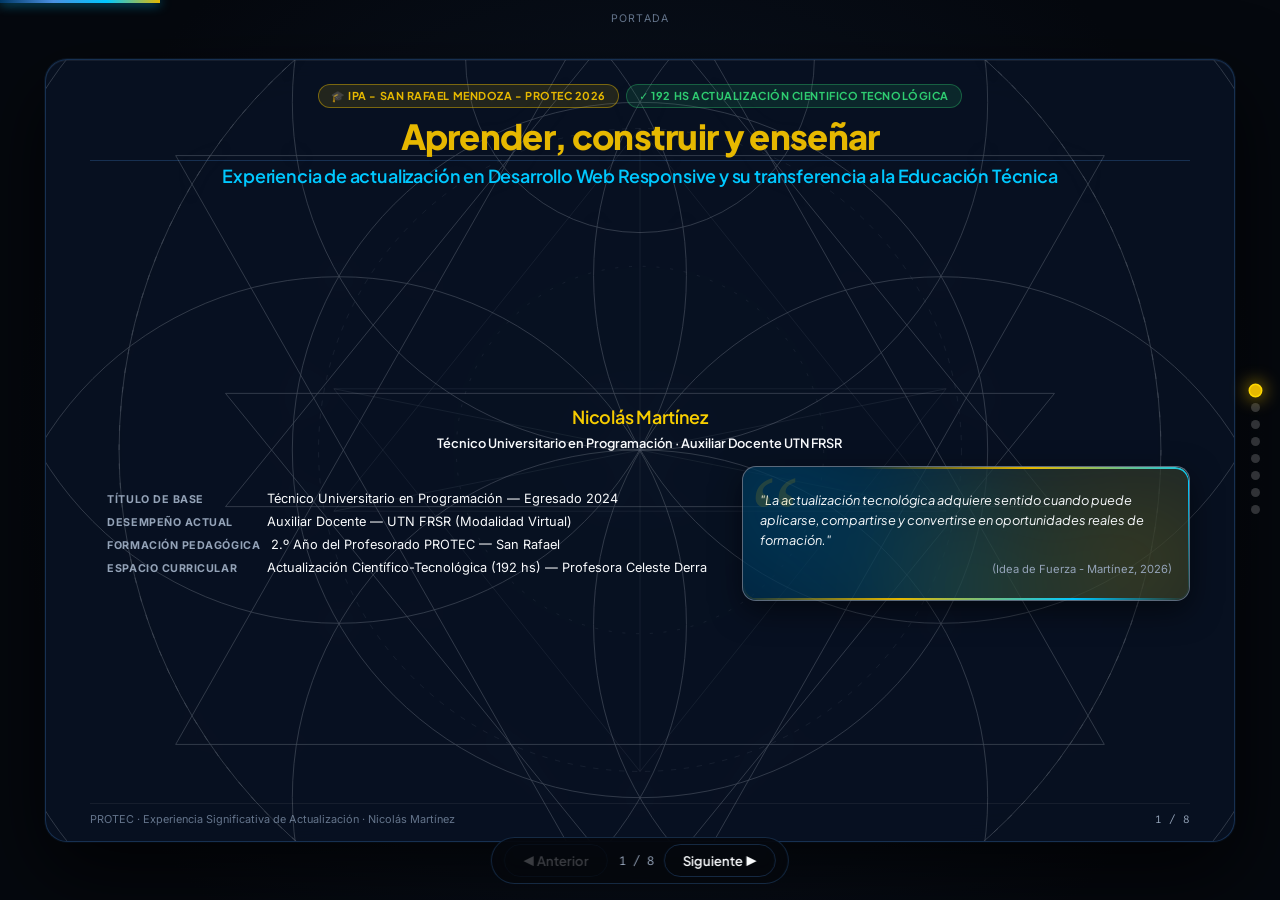
==== commit dc36d7cb: "feat: revelado secuencial interactivo con efectos CSS3 en Slide 2, botones Netlify/QR y contingencia" ====
--- a/index.html
+++ b/index.html
@@ -253,9 +253,7 @@
           para nuestros estudiantes."
         </p>
         <p class="cierre-subtexto-emotivo">
-          Quedo a plena y grata disposición de la
-          <strong>Prof. Celeste Derra</strong> y del honorable tribunal para
-          preguntas, diálogo y reflexiones pedagógicas.
+          Quedo a plena y grata disposición para preguntas, diálogo y reflexiones pedagógicas.
         </p>
         <div class="cierre-links-row">
           <a
@@ -273,6 +271,86 @@
             >📺 Canal YouTube "Nico Code"</a
           >
         </div>
+
+        <!-- SECCIÓN DE CÓDIGOS QR (DESPLEGABLES INDIVIDUALES SIN TAPAR EL AGRADECIMIENTO) -->
+        <div class="cierre-qr-container">
+          <div class="cierre-qr-triggers">
+            <button
+              type="button"
+              class="btn-qr-trigger btn-qr-online"
+              data-target="panel-qr-presentacion"
+              onclick="toggleQR('panel-qr-presentacion')"
+              aria-expanded="false"
+              aria-controls="panel-qr-presentacion"
+            >
+              <span class="qr-btn-badge">📱</span>
+              <span class="qr-btn-label">Ver presentación en línea</span>
+              <span class="qr-toggle-indicator" aria-hidden="true">▾</span>
+            </button>
+
+            <button
+              type="button"
+              class="btn-qr-trigger btn-qr-no-escanear"
+              data-target="panel-qr-no-escanear"
+              onclick="toggleQR('panel-qr-no-escanear')"
+              aria-expanded="false"
+              aria-controls="panel-qr-no-escanear"
+            >
+              <span class="qr-btn-badge">⚠️</span>
+              <span class="qr-btn-label">Por favor no escanear</span>
+              <span class="qr-toggle-indicator" aria-hidden="true">▾</span>
+            </button>
+          </div>
+
+          <!-- PANELES DESPLEGABLES DE LOS CÓDIGOS QR -->
+          <div class="cierre-qr-displays">
+            <!-- QR 1: Ver presentación en línea (espacio reservado para el futuro QR) -->
+            <div
+              id="panel-qr-presentacion"
+              class="qr-panel-item"
+              aria-hidden="true"
+            >
+              <div class="qr-card-frame qr-frame-cyan">
+                <div class="qr-placeholder-box">
+                  <span class="qr-placeholder-icon">📷</span>
+                  <p class="qr-placeholder-text">QR Presentación en Línea</p>
+                  <span class="qr-tag-pendiente">Espacio reservado</span>
+                </div>
+              </div>
+              <p class="qr-card-caption">📱 Ver presentación en línea</p>
+            </div>
+
+            <!-- QR 2: Por favor no escanear (QR adjunto) -->
+            <div
+              id="panel-qr-no-escanear"
+              class="qr-panel-item"
+              aria-hidden="true"
+            >
+              <div
+                class="qr-card-frame qr-frame-gold"
+                onclick="
+                  abrirLightbox(
+                    'imagenes/qr_no_escanear.webp',
+                    'Código QR: Por favor no escanear',
+                  )
+                "
+                title="Clic para ampliar en pantalla completa"
+              >
+                <img
+                  src="imagenes/qr_no_escanear.webp"
+                  alt="Código QR — Por favor no escanear"
+                  class="qr-imagen-render"
+                  loading="lazy"
+                />
+                <span class="qr-zoom-hint">🔍 Clic para ampliar</span>
+              </div>
+              <p class="qr-card-caption qr-caption-warning">
+                ⚠️ Por favor no escanear
+              </p>
+            </div>
+          </div>
+        </div>
+
         <button
           type="button"
           class="btn-cerrar-emotivo"
@@ -317,6 +395,7 @@
         ✕ Cerrar (Esc)
       </button>
       <img id="lightbox-img" src="" alt="Imagen ampliada" />
+      <div id="lightbox-caption" class="lightbox-caption"></div>
     </div>
 
     <main id="escenario">
@@ -372,18 +451,20 @@
               <span class="badge badge-ipa"
                 >🎓 IPA - San Rafael Mendoza - PROTEC 2026</span
               >
-              <span class="badge badge-hrs">✓ 192 hs Actualización C.T.</span>
+              <span class="badge badge-hrs"
+                >✓ 192 hs Actualización Cientifico Tecnológica</span
+              >
             </div>
             <h1 class="titulo-centrado">Aprender, construir y enseñar</h1>
             <h2 class="subtitulo-centrado">
               Experiencia de actualización en Desarrollo Web Responsive y su
-              transferencia en la ETP
+              transferencia a la Educación Técnica
             </h2>
           </div>
 
           <div class="portada-layout-centrado">
             <div class="portada-autor-bloque">
-              <h2 class="nombre-principal-grande">Dante Nicolás Martínez</h2>
+              <h2 class="nombre-principal-grande">Nicolás Martínez</h2>
               <p class="portada-rol-centrado">
                 Técnico Universitario en Programación · Auxiliar Docente UTN
                 FRSR
@@ -395,8 +476,7 @@
                 <li class="dato-item">
                   <span class="dato-label">Título de base</span>
                   <span
-                    >Técnico Universitario en Programación (UTN FRSR) — Egresado
-                    2024</span
+                    >Técnico Universitario en Programación — Egresado 2024</span
                   >
                 </li>
                 <li class="dato-item">
@@ -424,7 +504,9 @@
                     aplicarse, compartirse y convertirse en oportunidades reales
                     de formación."
                   </p>
-                  <span class="cita-firma">(Martínez, 2026)</span>
+                  <span class="cita-firma"
+                    >(Idea de Fuerza - Martínez, 2026)</span
+                  >
                 </div>
                 <div class="cita-borde-brillo" aria-hidden="true"></div>
               </aside>
@@ -434,8 +516,8 @@
 
         <footer class="footer">
           <span
-            >PROTEC · Experiencia Significativa de Actualización · Profesora
-            Celeste Derra</span
+            >PROTEC · Experiencia Significativa de Actualización · Nicolás
+            Martínez</span
           >
           <span class="footer-numero"></span>
         </footer>
@@ -579,9 +661,7 @@
         </div>
 
         <div class="slide-contenido">
-          <h1 class="titulo-centrado">
-            Mi Trayectoria y el Ciclo de Aprendizaje
-          </h1>
+          <h1 class="titulo-centrado">Mi Trayectoria y Ciclo de Aprendizaje</h1>
           <h2 class="subtitulo-centrado">
             ¿Cuándo podemos decir que realmente aprendimos algo técnico?
           </h2>
@@ -621,46 +701,108 @@
 
             <div class="timeline-info-refactor">
               <h3 class="ciclo-titulo-centrado">
-                En mi experiencia, aprender ocurre en 4 etapas:
+                En mi experiencia, aprender ocurrió en 4 etapas:
               </h3>
-              <ul class="ciclo-lista">
-                <li class="ciclo-item">
+              <ul class="ciclo-lista" id="ciclo-lista-etapas" role="tablist" aria-label="Etapas del ciclo de aprendizaje">
+                <li
+                  class="ciclo-item"
+                  data-etapa="1"
+                  onclick="revelarHastaEtapa(1)"
+                  role="tab"
+                  tabindex="0"
+                  aria-selected="false"
+                  title="Presiona la tecla 1 o haz clic para encender"
+                >
                   <span class="ciclo-n">1</span>
                   <span class="ciclo-txt"
                     ><strong>Comprender:</strong> Fundamentos y estándares
-                    globales del desarrollo web.</span
-                  >
+                    globales del desarrollo.</span
+                  >
+                  <span class="ciclo-key-hint" aria-hidden="true">1</span>
                 </li>
-                <li class="ciclo-item">
+                <li
+                  class="ciclo-item"
+                  data-etapa="2"
+                  onclick="revelarHastaEtapa(2)"
+                  role="tab"
+                  tabindex="0"
+                  aria-selected="false"
+                  title="Presiona la tecla 2 o haz clic para encender"
+                >
                   <span class="ciclo-n">2</span>
                   <span class="ciclo-txt"
-                    ><strong>Construir:</strong> Traducir esos saberes en
-                    productos concretos y funcionales.</span
-                  >
+                    ><strong>Construir:</strong> Traducir esos saberes
+                    comprendidos en productos concretos y funcionales.</span
+                  >
+                  <span class="ciclo-key-hint" aria-hidden="true">2</span>
                 </li>
-                <li class="ciclo-item">
+                <li
+                  class="ciclo-item"
+                  data-etapa="3"
+                  onclick="revelarHastaEtapa(3)"
+                  role="tab"
+                  tabindex="0"
+                  aria-selected="false"
+                  title="Presiona la tecla 3 o haz clic para encender"
+                >
                   <span class="ciclo-n">3</span>
                   <span class="ciclo-txt"
                     ><strong>Resolver:</strong> Enfrentar y superar los
-                    problemas prácticos del desarrollo real.</span
-                  >
+                    problemas prácticos del desarrollo real sin iA.</span
+                  >
+                  <span class="ciclo-key-hint" aria-hidden="true">3</span>
                 </li>
-                <li class="ciclo-item">
+                <li
+                  class="ciclo-item"
+                  data-etapa="4"
+                  onclick="revelarHastaEtapa(4)"
+                  role="tab"
+                  tabindex="0"
+                  aria-selected="false"
+                  title="Presiona la tecla 4 o haz clic para encender"
+                >
                   <span class="ciclo-n">4</span>
                   <span class="ciclo-txt"
                     ><strong>Enseñar:</strong> Llevar el conocimiento al aula
                     para multiplicar su impacto.</span
                   >
+                  <span class="ciclo-key-hint" aria-hidden="true">4</span>
                 </li>
               </ul>
+
+              <div class="ciclo-nav-hint" aria-label="Atajos de teclado interactivos">
+                <span class="ciclo-hint-dot" aria-hidden="true"></span>
+                <span id="ciclo-hint-dinamico" class="ciclo-hint-txt"
+                  >Pulsa <kbd class="ciclo-kbd" onclick="revelarHastaEtapa(1)">1</kbd> o <kbd class="ciclo-kbd" onclick="avanzarEtapaCiclo()">J</kbd> para encender la 1.ª etapa</span
+                >
+                <div class="ciclo-hint-keys">
+                  <kbd class="ciclo-kbd" onclick="revelarHastaEtapa(1)" title="Tecla 1">1</kbd>
+                  <kbd class="ciclo-kbd" onclick="revelarHastaEtapa(2)" title="Tecla 2">2</kbd>
+                  <kbd class="ciclo-kbd" onclick="revelarHastaEtapa(3)" title="Tecla 3">3</kbd>
+                  <kbd class="ciclo-kbd" onclick="revelarHastaEtapa(4)" title="Tecla 4">4</kbd>
+                  <span class="ciclo-hint-sep">·</span>
+                  <kbd class="ciclo-kbd" onclick="avanzarEtapaCiclo()" title="Avanzar (J)">J</kbd>
+                  <kbd class="ciclo-kbd" onclick="retrocederEtapaCiclo()" title="Retroceder (K)">K</kbd>
+                </div>
+                <button
+                  type="button"
+                  id="btn-reset-ciclo"
+                  class="btn-reset-ciclo"
+                  onclick="resetearCiclo()"
+                  title="Reiniciar y ocultar etapas (Tecla R o 0)"
+                  style="display: none;"
+                >
+                  <span>↻ Reiniciar (R)</span>
+                </button>
+              </div>
             </div>
           </div>
         </div>
 
         <footer class="footer">
           <span
-            >PROTEC · Experiencia Significativa de Actualización · Profesora
-            Celeste Derra</span
+            >PROTEC · Experiencia Significativa de Actualización · Nicolás
+            Martínez</span
           >
           <span class="footer-numero"></span>
         </footer>
@@ -713,8 +855,8 @@
                 <p class="freecode-desc">
                   Acceso universal y libre.
                   <strong>Sin costo ni barreras de entrada</strong> para que
-                  cualquier estudiante técnico pueda formarse al nivel de la
-                  industria global.
+                  cualquier estudiante pueda formarse al nivel de la industria
+                  global.
                 </p>
               </div>
             </div>
@@ -729,12 +871,14 @@
                 <span class="freecode-icon">💻</span>
               </div>
               <div class="freecode-text-content">
-                <p class="freecode-titulo">Metodología ABP en Vivo</p>
+                <p class="freecode-titulo">
+                  Metodología ABP en situaciones reales
+                </p>
                 <p class="freecode-desc">
                   <strong
                     >Aprendizaje basado en proyectos reales (ABP), iterando
                     directamente en el navegador con pruebas automáticas
-                    integradas.</strong
+                    integradas de la plataforma.</strong
                   >
                 </p>
               </div>
@@ -773,9 +917,9 @@
                   Estándares Demandados en la Industria
                 </p>
                 <p class="freecode-desc">
-                  HTML5 semántico, CSS3 moderno, Flexbox, CSS Grid y
-                  accesibilidad universal (a11y) — las
-                  <strong>bases insustituibles</strong> del software.
+                  HTML5 semántico, CSS3 moderno con Flexbox, CSS Grid y
+                  accesibilidad universal — son las
+                  <strong>bases insustituibles</strong> del software actual.
                 </p>
               </div>
             </div>
@@ -827,8 +971,8 @@
 
         <footer class="footer">
           <span
-            >PROTEC · Experiencia Significativa de Actualización · Profesora
-            Celeste Derra</span
+            >PROTEC · Experiencia Significativa de Actualización · Nicolás
+            Martínez</span
           >
           <span class="footer-numero"></span>
         </footer>
@@ -876,9 +1020,7 @@
 
         <div class="slide-contenido">
           <h1 class="titulo-centrado">Certificación Oficial — FreeCodeCamp</h1>
-          <h2 class="subtitulo-centrado">
-            Responsive Web Design · Expedida el 13 de marzo de 2025
-          </h2>
+          <h2 class="subtitulo-centrado">Responsive Web Design · 2025</h2>
 
           <div class="cert-layout">
             <!-- Columna visual: Certificado (Sin botón dorado detrás) -->
@@ -1043,8 +1185,8 @@
 
         <footer class="footer">
           <span
-            >PROTEC · Experiencia Significativa de Actualización · Profesora
-            Celeste Derra</span
+            >PROTEC · Experiencia Significativa de Actualización · Nicolás
+            Martínez</span
           >
           <span class="footer-numero"></span>
         </footer>
@@ -1066,9 +1208,44 @@
 
         <div class="slide-contenido slide-full-height-carrusel">
           <h1 class="titulo-centrado">Del Curso al Aula: Portafolio Básico</h1>
+
           <h2 class="subtitulo-centrado">
-            Producciones reales de los estudiantes de 1.° Año UTN FRSR
+            Producciones reales de los estudiantes de 1° Año UTN FRSR
           </h2>
+
+          <!-- ACCESO AL PORTAFOLIO BÁSICO (DEMO EN VIVO / RESPALDO OFFLINE) -->
+          <div class="portafolio-acceso-container">
+            <a
+              id="btn-portafolio-basico"
+              class="btn-ingreso-portafolio"
+              href="https://tutorial-portafolio-vuejs.netlify.app/"
+              target="_blank"
+              rel="noopener noreferrer"
+              onclick="ingresarPortafolioBasico(event)"
+              title="Abrir portafolio básico en vivo en Netlify"
+            >
+              <span class="live-pulse-dot" aria-hidden="true"></span>
+              <span class="btn-icono">🌐</span>
+              <span class="btn-texto">Ingresar al Portafolio Básico base</span>
+              <span class="btn-badge-live">Netlify ↗</span>
+            </a>
+
+            <button
+              type="button"
+              class="btn-captura-respaldo"
+              onclick="
+                abrirLightbox(
+                  'imagenes/portafolio_basico_demo.webp',
+                  'Captura de Respaldo — Portafolio Básico de Alumnos UTN FRSR',
+                )
+              "
+              title="Ver captura de pantalla si no hay internet o el enlace no responde"
+              aria-label="Ver captura de respaldo offline"
+            >
+              <span class="respaldo-icon"></span>
+              <span>📸</span>
+            </button>
+          </div>
 
           <div class="carrusel-header-bar">
             <p class="carrusel-intro-txt">
@@ -1268,16 +1445,16 @@
           <div class="carrusel-footer-info">
             <span class="logro-pedagogico-destacado"
               >🎯 <strong>Logro pedagógico:</strong> 100% de los estudiantes
-              maquetaron, adaptaron a mobile y desplegaron su portafolio real
-              por primera vez.</span
+              maquetaron HTML y CSS, adaptaron a mobile y desplegaron su
+              portafolio real por primera vez a Internet Gratis.</span
             >
           </div>
         </div>
 
         <footer class="footer">
           <span
-            >PROTEC · Experiencia Significativa de Actualización · Prof. Celeste
-            Derra</span
+            >PROTEC · Experiencia Significativa de Actualización · Nicolás
+            Martínez</span
           >
           <span class="footer-numero"></span>
         </footer>
@@ -1289,7 +1466,7 @@
          ══════════════════════════════════════════ -->
       <section
         class="diapositiva"
-        data-titulo="Del HTML al Framework: Vue.js"
+        data-titulo="Portafolio Avanzado, Segundo Año"
         data-theme="framework"
         aria-label="Diapositiva 6"
         aria-hidden="true"
@@ -1423,9 +1600,9 @@
         </div>
 
         <div class="slide-contenido">
-          <h1 class="titulo-centrado">Del HTML al Framework: Vue.js</h1>
+          <h1 class="titulo-centrado">Portafolio Avanzado, Segundo Año</h1>
           <h2 class="subtitulo-centrado">
-            ¿Qué es un framework? Una analogía visual "Imagina una Casa"
+            Del HTML y Css al Framework: Vue.js (JavaScript)
           </h2>
 
           <div
@@ -1645,8 +1822,8 @@
 
         <footer class="footer">
           <span
-            >PROTEC · Experiencia Significativa de Actualización · Profesora
-            Celeste Derra</span
+            >PROTEC · Experiencia Significativa de Actualización · Nicolás
+            Martínez</span
           >
           <span class="footer-numero"></span>
         </footer>
@@ -1672,7 +1849,7 @@
 
         <div class="slide-contenido">
           <h1 class="titulo-centrado">
-            Portafolio Avanzado y Canal "Nico Code"
+            Portafolio Avanzado y Canal de Youtube
           </h1>
           <h2 class="subtitulo-centrado">
             Producciones con Vue.js y transposición didáctica 24/7 en YouTube
@@ -1833,7 +2010,7 @@
               </div>
 
               <div class="yt-info-bloque">
-                <p class="yt-canal-nombre">"Nico Code"</p>
+                <p class="yt-canal-nombre">Canal de Youtube: "Nico Code"</p>
                 <p class="yt-desc">
                   Canal educativo con clases completas, paso a paso y gratuitas
                   para futuros técnicos de Mendoza y el Mundo.
@@ -1843,7 +2020,7 @@
                     >🎬 <strong>7</strong> Clases HTML/CSS Básico</span
                   >
                   <span class="yt-stat"
-                    >🚀 <strong>10</strong> Clases Vue.js Avanzado</span
+                    >🚀 <strong>11</strong> Clases Vue.js Avanzado</span
                   >
                 </div>
                 <a
@@ -1861,8 +2038,8 @@
 
         <footer class="footer">
           <span
-            >PROTEC · Experiencia Significativa de Actualización · Prof. Celeste
-            Derra</span
+            >PROTEC · Experiencia Significativa de Actualización · Nicolás
+            Martínez</span
           >
           <span class="footer-numero"></span>
         </footer>
@@ -1992,7 +2169,7 @@
         <div class="slide-contenido">
           <h1 class="titulo-centrado">Reflexión Docente y Cierre</h1>
           <h2 class="subtitulo-centrado" style="color: var(--dorado)">
-            Articulación con la Educación Técnico-Profesional de Mendoza
+            Articulación con la Educación Técnica Secundaria de Mendoza
           </h2>
 
           <div class="conclusion-layout">
@@ -2002,8 +2179,8 @@
               <blockquote class="conclusion-cita epic-quote">
                 "A lo largo de estas 300 horas, comprobé que el aprendizaje
                 técnico se vuelve significativo cuando completamos el ciclo:
-                empezando por <strong>comprender</strong> estándares
-                internacionales, <strong>construir</strong> soluciones reales,
+                empezando por <strong>comprender</strong> estándares web
+                actuales modernos, <strong>construir</strong> soluciones reales,
                 <strong>enseñar públicamente</strong> facilitando el camino a
                 nuestros alumnos, esto nos ayuda a perfeccionar nuestras clases
                 y no parar de <strong>seguir profesionalizando</strong> en
@@ -2038,14 +2215,16 @@
                   <span class="ciclo-n-badge">4</span>
                   <span class="ciclo-p-title">Seguir Profesionalizando</span>
                   <span class="ciclo-p-desc"
-                    >En mi rol docente en la Educación Secundaria</span
+                    >En mi rol docente en la Educación Técnica Secundaria</span
                   >
                 </div>
               </div>
             </div>
 
             <div class="etp-panel-epic">
-              <p class="etp-titulo">🏫 Vinculación Estratégica con la ETP:</p>
+              <p class="etp-titulo">
+                🏫 Vinculación Estratégica con la educación:
+              </p>
               <ul class="etp-items-epic">
                 <li class="etp-item-card">
                   <span class="etp-icon-glow">📐</span>
@@ -2115,8 +2294,8 @@
 
         <footer class="footer">
           <span
-            >PROTEC · Experiencia Significativa de Actualización · Profesora.
-            Celeste Derra</span
+            >PROTEC · Experiencia Significativa de Actualización · Nicolás
+            Martínez</span
           >
           <span class="footer-numero"></span>
         </footer>
--- a/estilos.css
+++ b/estilos.css
@@ -569,16 +569,262 @@
 }
 .timeline-frase-debajo { width: 100%; margin-top: 4px; }
 
-.ciclo-lista { list-style: none; padding: 0; display: flex; flex-direction: column; gap: var(--sp-xs); }
+.ciclo-lista {
+  list-style: none; padding: 0; display: flex; flex-direction: column; gap: 8px;
+  position: relative;
+}
+
 .ciclo-item {
-  display: flex; align-items: flex-start; gap: var(--sp-sm);
-  padding: 8px 12px; background: rgba(0,32,65,0.45); border-radius: var(--rad-sm);
-  border: 1px solid var(--border); transition: all 0.25s var(--spring);
-}
-.ciclo-item:hover { border-color: var(--electrico); background: rgba(0,48,96,0.6); transform: translateX(6px); }
-.ciclo-n { font-family: var(--ff-display); font-weight: 800; font-size: 1.15rem; color: var(--dorado); min-width: 22px; line-height: 1.4; }
-.ciclo-txt { font-size: var(--fs-body); line-height: 1.45; }
-.ciclo-txt strong { color: var(--electrico); }
+  display: flex; align-items: center; gap: 12px;
+  padding: 9px 14px; background: rgba(0, 32, 65, 0.45); border-radius: var(--rad-sm);
+  border: 1.5px solid var(--border); transition: opacity 0.35s ease, transform 0.35s cubic-bezier(0.34, 1.56, 0.64, 1), border-color 0.3s, background 0.3s;
+  position: relative; overflow: hidden; cursor: pointer; user-select: none;
+  backdrop-filter: blur(8px);
+
+  /* Estado oculto inicial: no se ven hasta presionar teclas/números */
+  opacity: 0;
+  visibility: hidden;
+  pointer-events: none;
+  transform: translateX(-35px) scale(0.92);
+}
+
+/* Estado visible/revelado al ser activada */
+.ciclo-item.revelado {
+  opacity: 0.78;
+  visibility: visible;
+  pointer-events: auto;
+  transform: translateX(0) scale(1);
+}
+
+.ciclo-item.revelado:hover {
+  opacity: 1;
+  border-color: rgba(0, 200, 255, 0.7);
+  background: rgba(0, 48, 96, 0.7);
+  transform: translateX(5px) scale(1.01);
+}
+
+/* Temas sutiles para tarjetas descubiertas en espera */
+.ciclo-item[data-etapa="1"].revelado:not(.encendido) {
+  border-color: rgba(0, 200, 255, 0.35); background: rgba(0, 32, 65, 0.6);
+}
+.ciclo-item[data-etapa="2"].revelado:not(.encendido) {
+  border-color: rgba(65, 184, 131, 0.35); background: rgba(0, 32, 65, 0.6);
+}
+.ciclo-item[data-etapa="3"].revelado:not(.encendido) {
+  border-color: rgba(230, 184, 0, 0.35); background: rgba(0, 32, 65, 0.6);
+}
+.ciclo-item[data-etapa="4"].revelado:not(.encendido) {
+  border-color: rgba(155, 89, 182, 0.35); background: rgba(0, 32, 65, 0.6);
+}
+
+/* Tarjeta activa con protagonismo */
+.ciclo-item.revelado.encendido {
+  opacity: 1;
+  visibility: visible;
+  pointer-events: auto;
+}
+
+.ciclo-n {
+  font-family: var(--ff-display); font-weight: 800; font-size: 1.25rem;
+  color: var(--dorado); min-width: 24px; line-height: 1;
+  transition: all 0.3s ease;
+}
+
+.ciclo-txt {
+  font-size: var(--fs-body); line-height: 1.4; flex: 1;
+}
+.ciclo-txt strong {
+  color: var(--electrico);
+  transition: color 0.3s ease;
+}
+
+/* Badge de atajo en cada tarjeta */
+.ciclo-key-hint {
+  font-family: var(--ff-code); font-size: 0.68rem; font-weight: 800;
+  padding: 2px 7px; border-radius: 4px;
+  background: rgba(255, 255, 255, 0.08); border: 1px solid rgba(255, 255, 255, 0.18);
+  color: var(--texto-dim); box-shadow: 0 2px 4px rgba(0,0,0,0.5);
+  margin-left: auto; flex-shrink: 0; line-height: 1.2;
+  transition: all 0.28s ease;
+}
+
+/* ════════════════════════════════════════════════
+   4 EFECTOS CSS3 INDIVIDUALES Y ESPECTACULARES
+   ════════════════════════════════════════════════ */
+
+/* ─── EFECTO 1: HOLOGRÁFICO NEÓN & SCANLINE LÁSER (Comprender) ─── */
+.ciclo-item[data-etapa="1"].encendido {
+  background: linear-gradient(90deg, rgba(0, 50, 100, 0.95) 0%, rgba(0, 200, 255, 0.25) 100%);
+  border-color: var(--electrico);
+  box-shadow: 0 0 30px rgba(0, 200, 255, 0.6), inset 0 0 20px rgba(0, 200, 255, 0.25), 0 8px 24px rgba(0,0,0,0.8);
+  transform: translateX(10px) scale(1.025);
+  animation: css3EntradaHolo 0.45s cubic-bezier(0.34, 1.56, 0.64, 1);
+  z-index: 10;
+}
+.ciclo-item[data-etapa="1"].encendido .ciclo-n {
+  color: var(--electrico);
+  text-shadow: 0 0 16px var(--electrico), 0 0 30px rgba(0, 200, 255, 0.9);
+  transform: scale(1.22);
+}
+.ciclo-item[data-etapa="1"].encendido .ciclo-key-hint {
+  background: var(--electrico); color: #04070e; border-color: #ffffff;
+  box-shadow: 0 0 14px var(--electrico);
+}
+.ciclo-item[data-etapa="1"].encendido::before {
+  content: ''; position: absolute; top: 0; left: 0; width: 100%; height: 2px;
+  background: linear-gradient(90deg, transparent, #ffffff, var(--electrico), transparent);
+  box-shadow: 0 0 10px var(--electrico);
+  animation: laserScanline 1.3s ease-in-out infinite alternate;
+}
+@keyframes laserScanline {
+  0%   { transform: translateY(0); opacity: 0.9; }
+  100% { transform: translateY(48px); opacity: 0.15; }
+}
+@keyframes css3EntradaHolo {
+  0%   { transform: translateX(-24px) scale(0.92); opacity: 0.3; filter: blur(3px) brightness(1.6); }
+  65%  { transform: translateX(14px) scale(1.04); opacity: 1; filter: blur(0) brightness(1.25); }
+  100% { transform: translateX(10px) scale(1.025); filter: blur(0) brightness(1); }
+}
+
+/* ─── EFECTO 2: 3D ISOMÉTRICO ARQUITECTURA ESMERALDA (Construir) ─── */
+.ciclo-item[data-etapa="2"].encendido {
+  background: linear-gradient(135deg, rgba(65, 184, 131, 0.30) 0%, rgba(0, 36, 75, 0.96) 100%);
+  border-color: #41B883;
+  box-shadow: -12px 14px 35px rgba(0,0,0,0.88), 0 0 32px rgba(65, 184, 131, 0.55), inset 0 0 18px rgba(65, 184, 131, 0.25);
+  transform: perspective(800px) rotateY(-5deg) rotateX(3deg) translateZ(18px) translateX(10px) scale(1.025);
+  transform-origin: left center;
+  animation: css3Entrada3D 0.48s cubic-bezier(0.34, 1.56, 0.64, 1);
+  z-index: 10;
+}
+.ciclo-item[data-etapa="2"].encendido .ciclo-n {
+  color: #41B883;
+  text-shadow: 0 0 16px #41B883, 0 0 30px rgba(65, 184, 131, 0.9);
+  transform: scale(1.22);
+}
+.ciclo-item[data-etapa="2"].encendido .ciclo-txt strong {
+  color: #41B883;
+}
+.ciclo-item[data-etapa="2"].encendido .ciclo-key-hint {
+  background: #41B883; color: #04070e; border-color: #ffffff;
+  box-shadow: 0 0 14px #41B883;
+}
+@keyframes css3Entrada3D {
+  0%   { transform: perspective(800px) rotateY(32deg) rotateX(-15deg) translateZ(-80px) scale(0.85); opacity: 0.3; }
+  65%  { transform: perspective(800px) rotateY(-9deg) rotateX(5deg) translateZ(28px) scale(1.05); opacity: 1; }
+  100% { transform: perspective(800px) rotateY(-5deg) rotateX(3deg) translateZ(18px) translateX(10px) scale(1.025); }
+}
+
+/* ─── EFECTO 3: IGNICIÓN ALTO VOLTAJE / FUEGO ÁMBAR (Resolver sin IA) ─── */
+.ciclo-item[data-etapa="3"].encendido {
+  background: linear-gradient(105deg, rgba(230, 184, 0, 0.30) 0%, rgba(255, 71, 87, 0.25) 100%);
+  border-color: var(--dorado);
+  box-shadow: 0 0 35px rgba(230, 184, 0, 0.65), 0 0 20px rgba(255, 71, 87, 0.5), inset 0 0 20px rgba(230, 184, 0, 0.28);
+  transform: translateX(10px) scale(1.03) rotate(-0.5deg);
+  animation: css3EntradaIgnicion 0.42s cubic-bezier(0.34, 1.56, 0.64, 1);
+  z-index: 10;
+}
+.ciclo-item[data-etapa="3"].encendido .ciclo-n {
+  color: #FFD166;
+  text-shadow: 0 0 16px #E6B800, 0 0 32px #FF4757;
+  transform: scale(1.22);
+}
+.ciclo-item[data-etapa="3"].encendido .ciclo-txt strong {
+  color: #FFD166;
+}
+.ciclo-item[data-etapa="3"].encendido .ciclo-key-hint {
+  background: var(--dorado); color: #04070e; border-color: #ffffff;
+  box-shadow: 0 0 14px var(--dorado);
+}
+@keyframes css3EntradaIgnicion {
+  0%   { transform: translateX(30px) scale(0.9) rotate(2.5deg); opacity: 0.3; filter: saturate(0.2); }
+  50%  { transform: translateX(-6px) scale(1.05) rotate(-1.5deg); opacity: 1; filter: saturate(2) brightness(1.3); }
+  100% { transform: translateX(10px) scale(1.03) rotate(-0.5deg); filter: saturate(1) brightness(1); }
+}
+
+/* ─── EFECTO 4: ONDA EXPANSIVA AURORA CÓSMICA (Enseñar y Multiplicar) ─── */
+.ciclo-item[data-etapa="4"].encendido {
+  background: linear-gradient(135deg, rgba(155, 89, 182, 0.38) 0%, rgba(0, 200, 255, 0.28) 100%);
+  border-color: #9B59B6;
+  box-shadow: 0 0 42px rgba(155, 89, 182, 0.7), 0 0 24px rgba(0, 200, 255, 0.45), inset 0 0 20px rgba(155, 89, 182, 0.3);
+  transform: translateX(12px) scale(1.035);
+  animation: css3EntradaAurora 0.46s cubic-bezier(0.34, 1.56, 0.64, 1);
+  z-index: 10;
+}
+.ciclo-item[data-etapa="4"].encendido .ciclo-n {
+  color: #D1A3FF;
+  text-shadow: 0 0 16px #9B59B6, 0 0 32px #00C8FF;
+  transform: scale(1.22);
+}
+.ciclo-item[data-etapa="4"].encendido .ciclo-txt strong {
+  color: #D1A3FF;
+}
+.ciclo-item[data-etapa="4"].encendido .ciclo-key-hint {
+  background: #9B59B6; color: #ffffff; border-color: #ffffff;
+  box-shadow: 0 0 14px #9B59B6;
+}
+.ciclo-item[data-etapa="4"].encendido::after {
+  content: ''; position: absolute; inset: -2px; border-radius: inherit;
+  border: 2px solid rgba(155, 89, 182, 0.85);
+  animation: rippleAurora 0.75s ease-out forwards; pointer-events: none;
+}
+@keyframes rippleAurora {
+  0%   { transform: scale(0.97); opacity: 1; }
+  100% { transform: scale(1.08); opacity: 0; }
+}
+@keyframes css3EntradaAurora {
+  0%   { transform: scale(0.88); opacity: 0.3; filter: hue-rotate(-60deg); }
+  60%  { transform: translateX(16px) scale(1.055); opacity: 1; filter: hue-rotate(15deg); }
+  100% { transform: translateX(12px) scale(1.035); filter: hue-rotate(0deg); }
+}
+
+/* Barra de sugerencia / atajos debajo del ciclo */
+.ciclo-nav-hint {
+  display: flex; align-items: center; gap: 8px; margin-top: 6px;
+  padding: 5px 12px; background: rgba(0, 18, 38, 0.75);
+  border: 1px solid rgba(0, 200, 255, 0.22); border-radius: var(--rad-pill);
+  width: fit-content; backdrop-filter: blur(10px);
+  box-shadow: 0 4px 12px rgba(0, 0, 0, 0.35);
+}
+.ciclo-hint-dot {
+  width: 6px; height: 6px; border-radius: 50%;
+  background: var(--dorado); box-shadow: 0 0 8px var(--dorado);
+  animation: hintDotPulse 1.8s ease-in-out infinite alternate;
+}
+@keyframes hintDotPulse {
+  0%   { transform: scale(0.8); opacity: 0.5; }
+  100% { transform: scale(1.3); opacity: 1; }
+}
+.ciclo-hint-txt {
+  font-family: var(--ff-display); font-size: 0.73rem; font-weight: 600; color: var(--texto-dim);
+}
+.ciclo-hint-keys {
+  display: inline-flex; align-items: center; gap: 4px;
+}
+.ciclo-kbd {
+  display: inline-block; font-family: var(--ff-code); font-size: 0.68rem; font-weight: 800;
+  padding: 1px 6px; border-radius: 4px;
+  background: rgba(255, 255, 255, 0.12); border: 1px solid rgba(255, 255, 255, 0.25);
+  color: #FFFFFF; box-shadow: 0 2px 0 rgba(0, 0, 0, 0.5); cursor: pointer;
+  transition: transform 0.15s, background 0.15s;
+}
+.ciclo-kbd:hover {
+  background: var(--electrico); color: #04070e; transform: translateY(-1px);
+}
+.ciclo-hint-sep {
+  font-size: 0.68rem; color: var(--texto-dim); margin: 0 2px;
+}
+.btn-reset-ciclo {
+  display: inline-flex; align-items: center; gap: 4px;
+  background: rgba(255, 71, 87, 0.18); border: 1px solid rgba(255, 71, 87, 0.45);
+  color: #FFAAAB; padding: 2px 9px; border-radius: var(--rad-pill);
+  font-family: var(--ff-display); font-size: 0.70rem; font-weight: 700;
+  cursor: pointer; transition: all 0.22s var(--spring); margin-left: 6px;
+  box-shadow: 0 2px 6px rgba(0,0,0,0.3);
+}
+.btn-reset-ciclo:hover {
+  background: rgba(255, 71, 87, 0.38); color: #FFFFFF; border-color: #FF4757;
+  transform: scale(1.05); box-shadow: 0 0 10px rgba(255, 71, 87, 0.5);
+}
 
 /* ════════════════════════════════════════════════
    SLIDE 3 — FREECODECAMP & SPOTLIGHT CARDS
@@ -933,6 +1179,79 @@
   display: flex; flex-direction: column; height: 100%; justify-content: space-between;
   padding-bottom: 52px;
 }
+
+/* Barra de acceso al portafolio básico y respaldo offline */
+.portafolio-acceso-container {
+  display: flex; align-items: center; justify-content: center; gap: 12px;
+  margin: 4px 0 8px; flex-wrap: wrap; z-index: 5;
+}
+.btn-ingreso-portafolio {
+  display: inline-flex; align-items: center; gap: 10px;
+  background: linear-gradient(135deg, rgba(0, 56, 101, 0.95), rgba(0, 180, 216, 0.85));
+  border: 1.5px solid var(--electrico);
+  color: #ffffff;
+  padding: 8px 22px;
+  border-radius: var(--rad-pill);
+  font-size: 0.88rem; font-weight: 700; font-family: var(--ff-display);
+  text-decoration: none;
+  box-shadow: 0 4px 20px rgba(0, 200, 255, 0.35), inset 0 1px 0 rgba(255, 255, 255, 0.25);
+  transition: all 0.28s var(--spring);
+  cursor: pointer;
+  letter-spacing: 0.02em;
+}
+.btn-ingreso-portafolio:hover {
+  background: linear-gradient(135deg, rgba(0, 80, 140, 1), rgba(0, 220, 255, 1));
+  transform: translateY(-2px) scale(1.03);
+  box-shadow: 0 8px 30px rgba(0, 200, 255, 0.6), 0 0 20px rgba(65, 184, 131, 0.4);
+  color: #ffffff;
+}
+.btn-ingreso-portafolio .btn-icono {
+  font-size: 1.1rem; line-height: 1;
+}
+.btn-badge-live {
+  background: rgba(0, 0, 0, 0.35);
+  border: 1px solid rgba(255, 255, 255, 0.3);
+  padding: 2px 8px;
+  border-radius: 10px;
+  font-size: 0.72rem;
+  color: #E2E8F0;
+  text-transform: uppercase;
+  letter-spacing: 0.05em;
+  font-family: var(--ff-code);
+}
+.live-pulse-dot {
+  width: 9px; height: 9px; border-radius: 50%;
+  background: #10B981;
+  box-shadow: 0 0 8px #10B981;
+  animation: livePulseAnim 1.8s infinite;
+  display: inline-block;
+  flex-shrink: 0;
+}
+@keyframes livePulseAnim {
+  0%, 100% { transform: scale(0.9); opacity: 0.75; box-shadow: 0 0 6px #10B981; }
+  50% { transform: scale(1.3); opacity: 1; box-shadow: 0 0 14px #10B981, 0 0 20px #34D399; }
+}
+
+.btn-captura-respaldo {
+  display: inline-flex; align-items: center; gap: 7px;
+  background: rgba(14, 20, 36, 0.85);
+  border: 1.5px dashed rgba(230, 184, 0, 0.65);
+  color: var(--dorado);
+  padding: 7px 16px;
+  border-radius: var(--rad-pill);
+  font-size: 0.80rem; font-weight: 600; font-family: var(--ff-display);
+  cursor: pointer;
+  transition: all 0.25s var(--spring);
+  backdrop-filter: blur(8px);
+}
+.btn-captura-respaldo:hover {
+  background: rgba(230, 184, 0, 0.15);
+  border-color: var(--dorado);
+  border-style: solid;
+  color: #FFF275;
+  transform: translateY(-2px);
+  box-shadow: 0 4px 18px rgba(230, 184, 0, 0.3);
+}
 .carrusel-header-bar {
   display: flex; justify-content: space-between; align-items: center; gap: var(--sp-sm); margin-bottom: 4px;
 }
@@ -1371,6 +1690,7 @@
   backdrop-filter: blur(20px); z-index: 10020; display: flex;
   align-items: center; justify-content: center; opacity: 0; pointer-events: none;
   transition: opacity 0.4s var(--smooth);
+  overflow-y: auto; padding: 30px 16px;
 }
 .modal-cierre-overlay.active { opacity: 1; pointer-events: auto; }
 .cierre-estrellas-fondo {
@@ -1381,9 +1701,9 @@
   background-size: 200px 200px; opacity: 0.4;
 }
 .modal-cierre-content {
-  text-align: center; max-width: 820px; padding: 36px; display: flex;
-  flex-direction: column; align-items: center; gap: 16px; z-index: 2;
-  animation: modalPopEmotivo 0.45s var(--spring);
+  text-align: center; max-width: 860px; width: 100%; padding: 24px 20px; display: flex;
+  flex-direction: column; align-items: center; gap: 14px; z-index: 2;
+  animation: modalPopEmotivo 0.45s var(--spring); margin: auto;
 }
 @keyframes modalPopEmotivo {
   from { transform: scale(0.85); opacity: 0; }
@@ -1424,6 +1744,125 @@
 .btn-link-youtube:hover  { background:#FF1A1A; transform:translateY(-2px); }
 .btn-link-portafolio { background:var(--azul); color:#fff; box-shadow:0 4px 18px rgba(74,144,226,0.4); }
 .btn-link-portafolio:hover { background:var(--electrico); color:#000; transform:translateY(-2px); }
+
+/* SECCIÓN DE CÓDIGOS QR EN MODAL CIERRE */
+.cierre-qr-container {
+  display: flex; flex-direction: column; align-items: center; gap: 14px;
+  width: 100%; margin-top: 6px;
+}
+.cierre-qr-triggers {
+  display: flex; gap: 14px; flex-wrap: wrap; justify-content: center;
+}
+.btn-qr-trigger {
+  background: rgba(14, 23, 42, 0.85); border: 1.5px solid var(--border);
+  color: #FFFFFF; padding: 8px 20px; border-radius: var(--rad-pill);
+  font-size: 0.84rem; font-weight: 700; font-family: var(--ff-display);
+  cursor: pointer; display: inline-flex; align-items: center; gap: 8px;
+  transition: all 0.25s var(--spring); box-shadow: 0 4px 16px rgba(0,0,0,0.5);
+  backdrop-filter: blur(10px);
+}
+.btn-qr-trigger:hover {
+  transform: translateY(-2px);
+}
+.btn-qr-trigger .qr-btn-badge {
+  font-size: 1rem; line-height: 1;
+}
+.btn-qr-trigger .qr-toggle-indicator {
+  font-size: 0.75rem; transition: transform 0.25s ease; opacity: 0.8;
+}
+.btn-qr-trigger.active .qr-toggle-indicator {
+  transform: rotate(180deg);
+}
+
+.btn-qr-trigger.btn-qr-online {
+  border-color: rgba(0, 200, 255, 0.5);
+}
+.btn-qr-trigger.btn-qr-online:hover,
+.btn-qr-trigger.btn-qr-online.active {
+  border-color: var(--electrico);
+  box-shadow: 0 0 20px rgba(0, 200, 255, 0.4);
+  background: rgba(0, 200, 255, 0.15);
+}
+
+.btn-qr-trigger.btn-qr-no-escanear {
+  border-color: rgba(230, 184, 0, 0.5);
+}
+.btn-qr-trigger.btn-qr-no-escanear:hover,
+.btn-qr-trigger.btn-qr-no-escanear.active {
+  border-color: var(--dorado);
+  box-shadow: 0 0 20px rgba(230, 184, 0, 0.4);
+  background: rgba(230, 184, 0, 0.15);
+}
+
+.cierre-qr-displays {
+  display: flex; gap: 28px; justify-content: center; flex-wrap: wrap; width: 100%;
+}
+.qr-panel-item {
+  display: none; flex-direction: column; align-items: center; gap: 8px;
+  animation: qrItemDesplegar 0.35s var(--spring);
+}
+.qr-panel-item.visible {
+  display: flex;
+}
+@keyframes qrItemDesplegar {
+  from { opacity: 0; transform: translateY(-12px) scale(0.92); }
+  to   { opacity: 1; transform: translateY(0) scale(1); }
+}
+
+.qr-card-frame {
+  background: #FFFFFF; border-radius: var(--rad-md); padding: 10px;
+  width: 175px; height: 175px; box-shadow: 0 10px 35px rgba(0,0,0,0.85);
+  display: flex; align-items: center; justify-content: center; position: relative;
+  transition: transform 0.25s var(--spring), box-shadow 0.25s;
+}
+.qr-card-frame:hover {
+  transform: scale(1.04);
+}
+.qr-frame-cyan {
+  border: 2.5px solid var(--electrico); box-shadow: 0 0 25px rgba(0, 200, 255, 0.35);
+}
+.qr-frame-gold {
+  border: 2.5px solid var(--dorado); box-shadow: 0 0 25px rgba(230, 184, 0, 0.35);
+  cursor: pointer;
+}
+.qr-imagen-render {
+  width: 100%; height: 100%; object-fit: contain; display: block; border-radius: 4px;
+}
+.qr-zoom-hint {
+  position: absolute; bottom: 6px; right: 8px; font-size: 0.62rem;
+  color: #04070e; background: rgba(255,255,255,0.85); padding: 1px 6px;
+  border-radius: 4px; font-family: var(--ff-code); font-weight: 700;
+  pointer-events: none; opacity: 0; transition: opacity 0.2s;
+}
+.qr-card-frame:hover .qr-zoom-hint {
+  opacity: 1;
+}
+
+.qr-placeholder-box {
+  width: 100%; height: 100%; border: 2px dashed #003865; border-radius: 6px;
+  background: #F8FAFC; display: flex; flex-direction: column; align-items: center;
+  justify-content: center; gap: 8px; padding: 10px; text-align: center;
+}
+.qr-placeholder-icon {
+  font-size: 2.2rem; filter: drop-shadow(0 2px 4px rgba(0,0,0,0.15));
+}
+.qr-placeholder-text {
+  font-size: 0.78rem; font-weight: 800; color: #003865; font-family: var(--ff-display);
+  margin: 0; line-height: 1.2;
+}
+.qr-tag-pendiente {
+  font-size: 0.65rem; background: rgba(0, 56, 101, 0.12); color: #003865;
+  border-radius: 12px; padding: 3px 8px; font-weight: 700; font-family: var(--ff-code);
+  letter-spacing: 0.03em;
+}
+
+.qr-card-caption {
+  font-size: 0.82rem; font-weight: 600; color: #E2E8F0; font-family: var(--ff-display);
+  margin: 4px 0 0; text-align: center;
+}
+.qr-caption-warning {
+  color: var(--dorado); font-weight: 700; text-shadow: 0 0 10px rgba(230,184,0,0.4);
+}
 
 /* ════════════════════════════════════════════════
    CONTROLES & FOOTER
@@ -1472,6 +1911,83 @@
   transition: transform 0.2s, background 0.2s;
 }
 .lightbox-btn-cerrar:hover { background: #FF1A1A; transform: scale(1.08); }
+
+/* Subtítulo / Epígrafe del Lightbox */
+.lightbox-caption {
+  margin-top: 14px;
+  font-family: var(--ff-display);
+  font-size: 0.90rem;
+  font-weight: 600;
+  color: var(--dorado);
+  background: rgba(4, 10, 22, 0.9);
+  border: 1px solid var(--border-gold);
+  border-radius: var(--rad-pill);
+  padding: 8px 24px;
+  text-align: center;
+  max-width: 85%;
+  box-shadow: 0 6px 24px rgba(0,0,0,0.7), 0 0 15px rgba(230,184,0,0.25);
+  z-index: 10050;
+  display: none;
+  cursor: default;
+}
+
+/* Toast flotante de contingencia / offline para portafolio */
+.toast-portafolio-alerta {
+  position: fixed;
+  top: 75px;
+  left: 50%;
+  transform: translateX(-50%) translateY(-25px);
+  background: rgba(7, 14, 26, 0.96);
+  border: 1.5px solid var(--dorado);
+  box-shadow: 0 10px 32px rgba(0, 0, 0, 0.9), 0 0 20px rgba(230, 184, 0, 0.35);
+  backdrop-filter: blur(18px);
+  color: #FFFFFF;
+  padding: 10px 20px;
+  border-radius: var(--rad-pill);
+  display: flex;
+  align-items: center;
+  gap: 12px;
+  font-family: var(--ff-display);
+  font-size: 0.84rem;
+  z-index: 10070;
+  opacity: 0;
+  pointer-events: none;
+  transition: opacity 0.35s ease, transform 0.35s var(--spring);
+}
+.toast-portafolio-alerta.visible {
+  opacity: 1;
+  pointer-events: auto;
+  transform: translateX(-50%) translateY(0);
+}
+.btn-toast-ver-captura {
+  background: var(--dorado);
+  color: #04070e;
+  border: none;
+  padding: 5px 14px;
+  border-radius: var(--rad-pill);
+  font-weight: 800;
+  font-size: 0.78rem;
+  cursor: pointer;
+  font-family: var(--ff-display);
+  transition: transform 0.2s, background 0.2s, box-shadow 0.2s;
+  box-shadow: 0 2px 10px rgba(230,184,0,0.4);
+}
+.btn-toast-ver-captura:hover {
+  background: #FFF275;
+  transform: scale(1.05);
+}
+.btn-toast-cerrar {
+  background: transparent;
+  border: none;
+  color: var(--texto-dim);
+  font-size: 1.05rem;
+  cursor: pointer;
+  padding: 0 4px;
+  line-height: 1;
+}
+.btn-toast-cerrar:hover {
+  color: #FFFFFF;
+}
 
 /* ════════════════════════════════════════════════
    RESPONSIVE & PRINT
